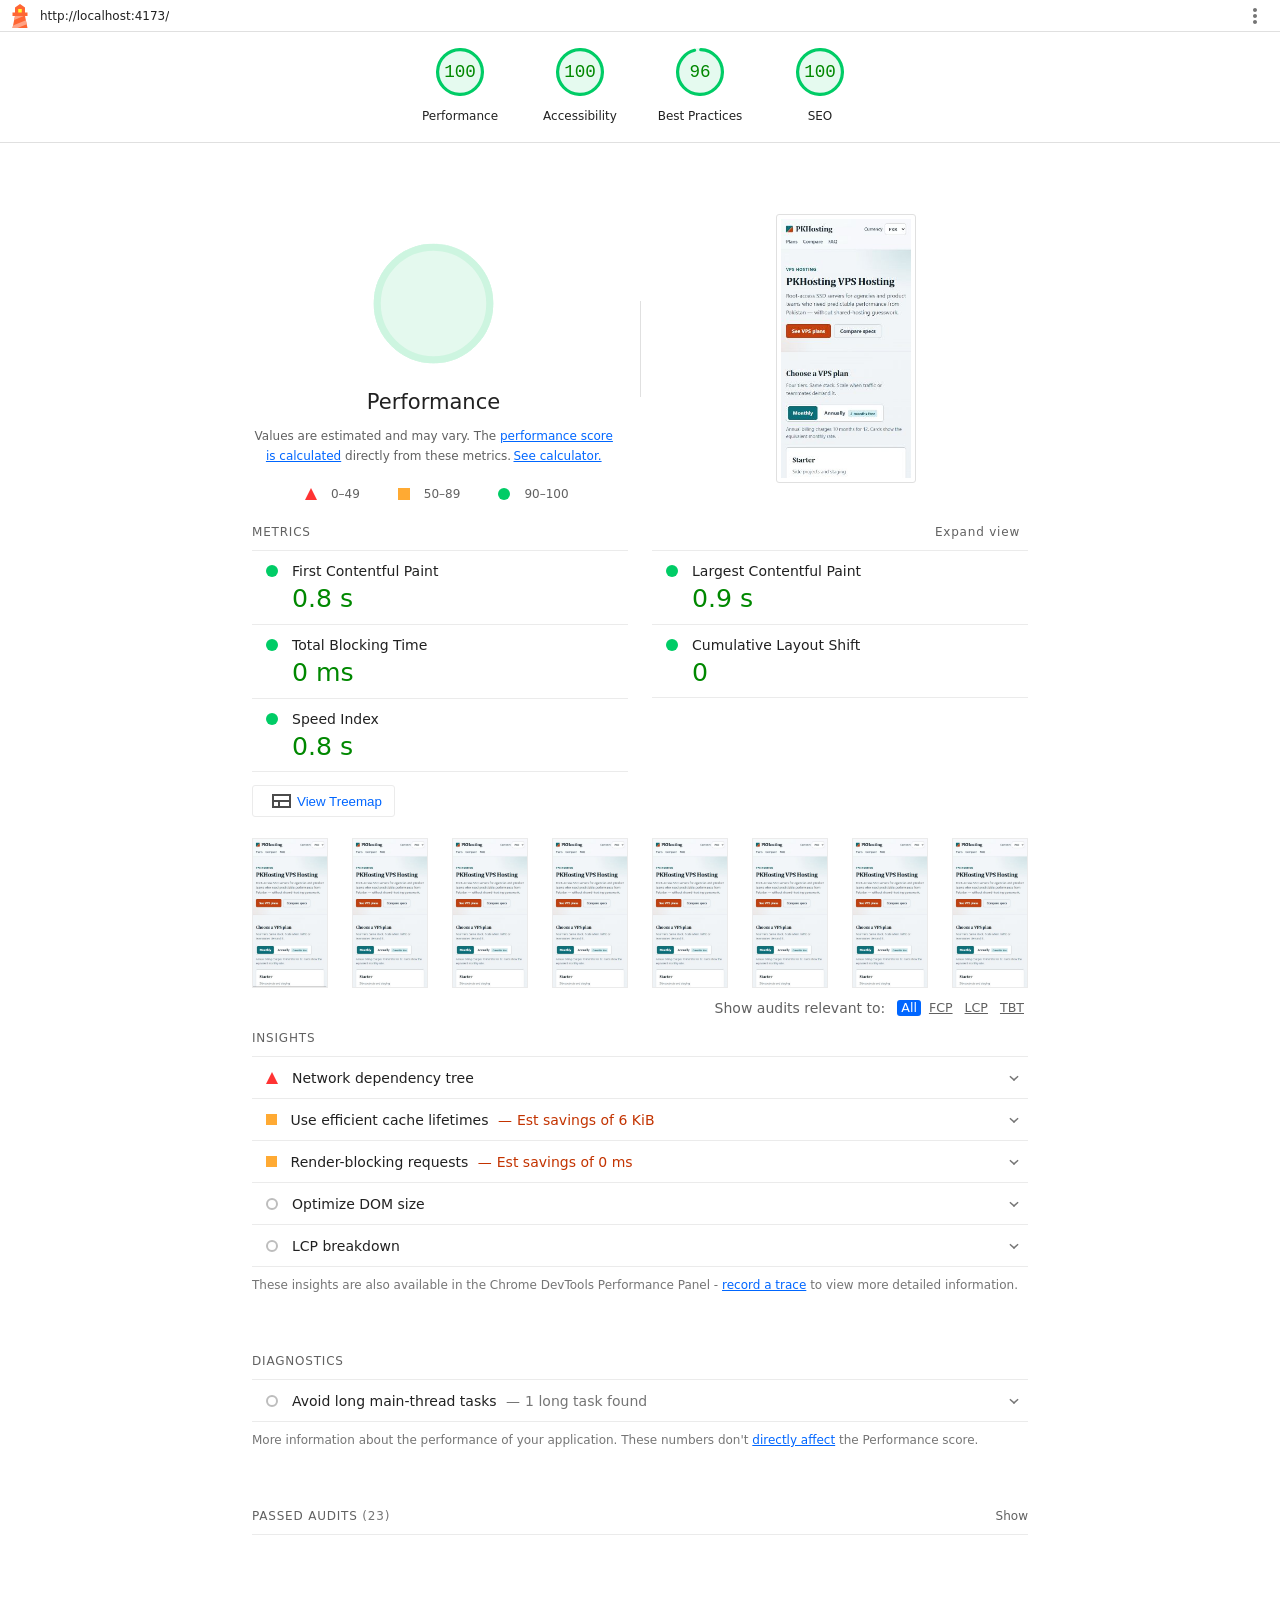
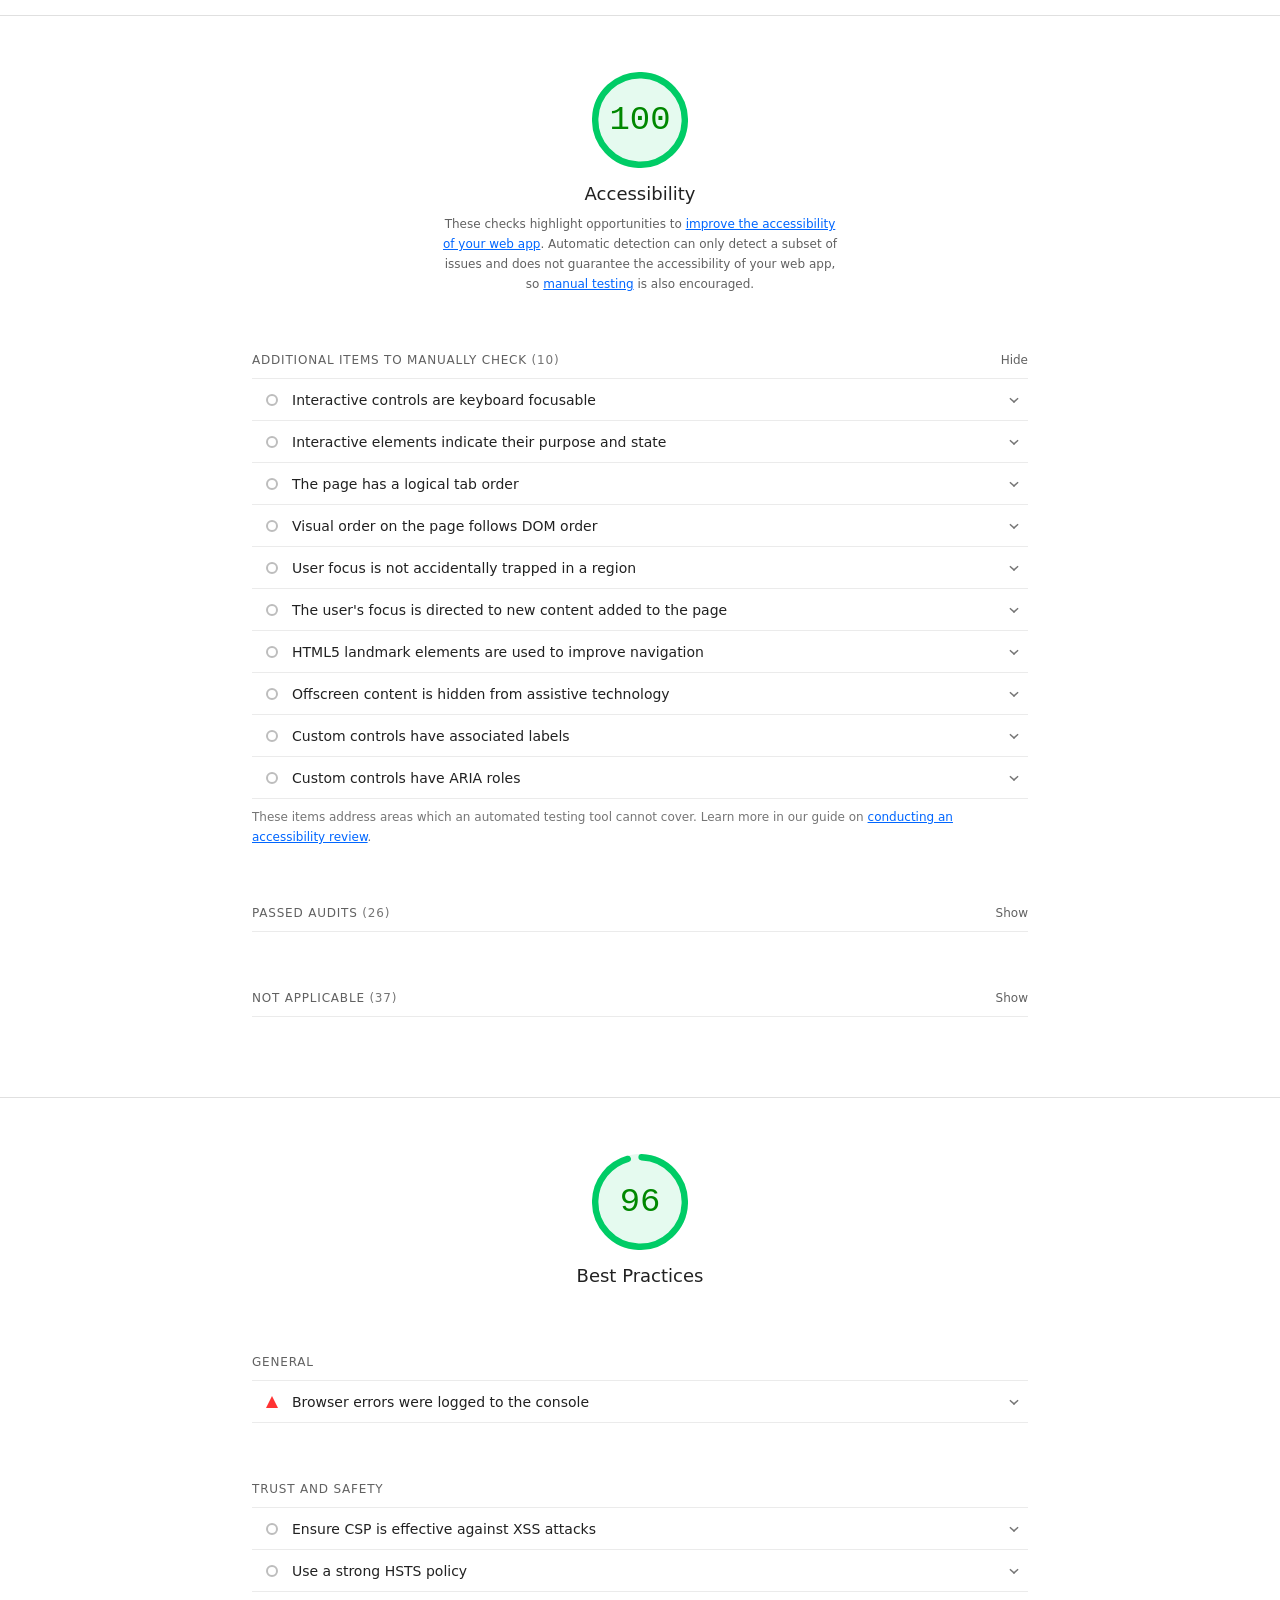
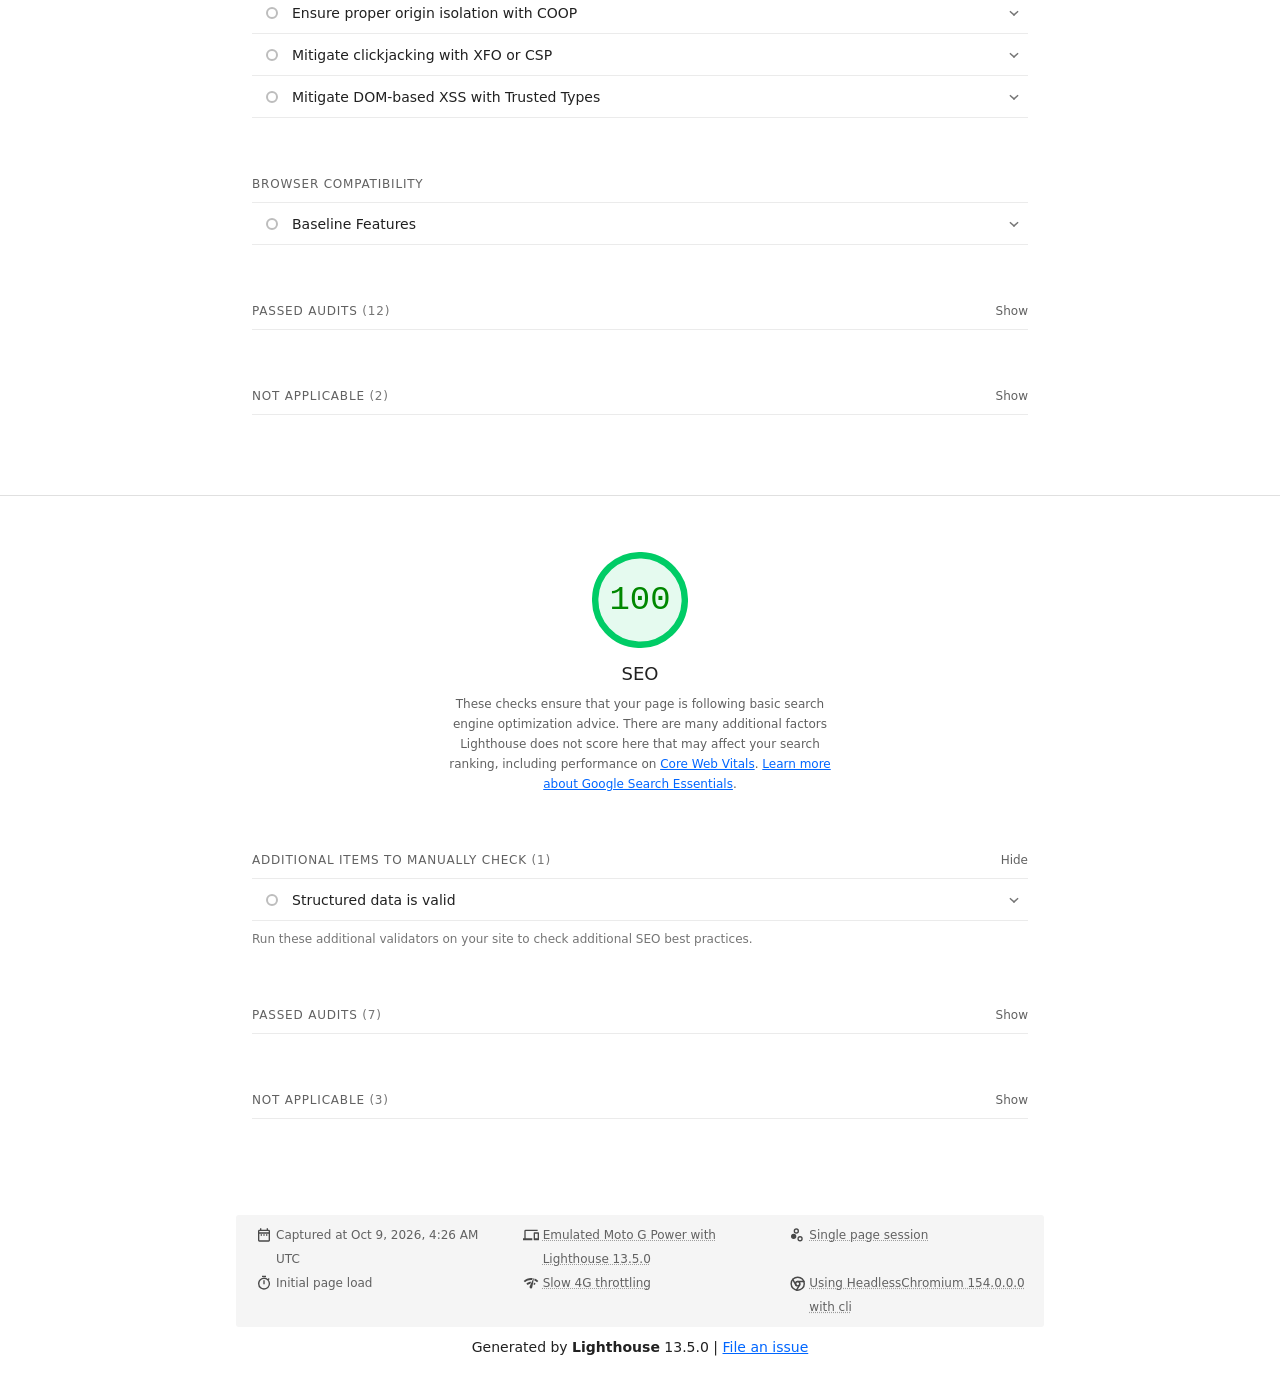
==== lighthouse/report.html @ 2c4643fb "Add viewport screenshots and a committed Lighthouse run. Includes 360, 768 and 1440 captures plus HT" ====
<!--
@license
Copyright 2018 Google LLC
SPDX-License-Identifier: Apache-2.0
-->
<!doctype html>
<html lang="en">
<head>
  <meta charset="utf-8">
  <meta name="viewport" content="width=device-width, initial-scale=1, minimum-scale=1">
  <link rel="icon" href='data:image/svg+xml;utf8,<svg fill="none" xmlns="http://www.w3.org/2000/svg" viewBox="0 0 48 48"><path d="m14 7 10-7 10 7v10h5v7h-5l5 24H9l5-24H9v-7h5V7Z" fill="%23F63"/><path d="M31.561 24H14l-1.689 8.105L31.561 24ZM18.983 48H9l1.022-4.907L35.723 32.27l1.663 7.98L18.983 48Z" fill="%23FFA385"/><path fill="%23FF3" d="M20.5 10h7v7h-7z"/></svg>'>
  <title>Lighthouse Report</title>
  <style>body {margin: 0}</style>
</head>
<body>
  <noscript>Lighthouse report requires JavaScript. Please enable.</noscript>

  <div id="lh-log"></div>

  <script>window.__LIGHTHOUSE_JSON__ = {"lighthouseVersion":"13.5.0","requestedUrl":"http://localhost:4173/","mainDocumentUrl":"http://localhost:4173/","finalDisplayedUrl":"http://localhost:4173/","finalUrl":"http://localhost:4173/","fetchTime":"2026-10-09T04:26:24.821Z","gatherMode":"navigation","runWarnings":[],"userAgent":"Mozilla/5.0 (Windows NT 10.0; Win64; x64) AppleWebKit/537.36 (KHTML, like Gecko) HeadlessChrome/154.0.0.0 Safari/537.36","environment":{"networkUserAgent":"Mozilla/5.0 (Linux; Android 11; moto g power (2022)) AppleWebKit/537.36 (KHTML, like Gecko) Chrome/154.0.0.0 Mobile Safari/537.36","hostUserAgent":"Mozilla/5.0 (Windows NT 10.0; Win64; x64) AppleWebKit/537.36 (KHTML, like Gecko) HeadlessChrome/154.0.0.0 Safari/537.36","benchmarkIndex":1842,"credits":{"axe-core":"4.14.0"}},"audits":{"is-on-https":{"id":"is-on-https","title":"Uses HTTPS","description":"All sites should be protected with HTTPS, even ones that don't handle sensitive data. This includes avoiding [mixed content](https://developers.google.com/web/fundamentals/security/prevent-mixed-content/what-is-mixed-content), where some resources are loaded over HTTP despite the initial request being served over HTTPS. HTTPS prevents intruders from tampering with or passively listening in on the communications between your app and your users, and is a prerequisite for HTTP/2 and many new web platform APIs. [Learn more about HTTPS](https://developer.chrome.com/docs/lighthouse/pwa/is-on-https/).","score":1,"scoreDisplayMode":"binary","details":{"type":"table","headings":[{"key":"url","valueType":"url","label":"Insecure URL"},{"key":"resolution","valueType":"text","label":"Request Resolution"}],"items":[]}},"redirects-http":{"id":"redirects-http","title":"Redirects HTTP traffic to HTTPS","description":"Make sure that you redirect all HTTP traffic to HTTPS in order to enable secure web features for all your users. [Learn more](https://developer.chrome.com/docs/lighthouse/pwa/redirects-http/).","score":null,"scoreDisplayMode":"notApplicable"},"first-contentful-paint":{"id":"first-contentful-paint","title":"First Contentful Paint","description":"First Contentful Paint marks the time at which the first text or image is painted. [Learn more about the First Contentful Paint metric](https://developer.chrome.com/docs/lighthouse/performance/first-contentful-paint/).","score":1,"scoreDisplayMode":"numeric","numericValue":759.0328999999999,"numericUnit":"millisecond","displayValue":"0.8 s","scoringOptions":{"p10":1800,"median":3000}},"largest-contentful-paint":{"id":"largest-contentful-paint","title":"Largest Contentful Paint","description":"Largest Contentful Paint marks the time at which the largest text or image is painted. [Learn more about the Largest Contentful Paint metric](https://developer.chrome.com/docs/lighthouse/performance/lighthouse-largest-contentful-paint/)","score":1,"scoreDisplayMode":"numeric","numericValue":909.0328999999999,"numericUnit":"millisecond","displayValue":"0.9 s","scoringOptions":{"p10":2500,"median":4000}},"speed-index":{"id":"speed-index","title":"Speed Index","description":"Speed Index shows how quickly the contents of a page are visibly populated. [Learn more about the Speed Index metric](https://developer.chrome.com/docs/lighthouse/performance/speed-index/).","score":1,"scoreDisplayMode":"numeric","numericValue":759.0328999999999,"numericUnit":"millisecond","displayValue":"0.8 s","scoringOptions":{"p10":3387,"median":5800}},"screenshot-thumbnails":{"id":"screenshot-thumbnails","title":"Screenshot Thumbnails","description":"This is what the load of your site looked like.","score":1,"scoreDisplayMode":"informative","details":{"type":"filmstrip","scale":3000,"items":[{"timing":375,"timestamp":597185584382,"data":"[data-uri]"},{"timing":750,"timestamp":597185959382,"data":"[data-uri]"},{"timing":1125,"timestamp":597186334382,"data":"[data-uri]"},{"timing":1500,"timestamp":597186709382,"data":"[data-uri]"},{"timing":1875,"timestamp":597187084382,"data":"[data-uri]"},{"timing":2250,"timestamp":597187459382,"data":"[data-uri]"},{"timing":2625,"timestamp":597187834382,"data":"[data-uri]"},{"timing":3000,"timestamp":597188209382,"data":"[data-uri]"}]}},"final-screenshot":{"id":"final-screenshot","title":"Final Screenshot","description":"The last screenshot captured of the pageload.","score":1,"scoreDisplayMode":"informative","details":{"type":"screenshot","timing":740,"timestamp":597185949704,"data":"[data-uri]"}},"total-blocking-time":{"id":"total-blocking-time","title":"Total Blocking Time","description":"Sum of all time periods between FCP and Time to Interactive, when task length exceeded 50ms, expressed in milliseconds. [Learn more about the Total Blocking Time metric](https://developer.chrome.com/docs/lighthouse/performance/lighthouse-total-blocking-time/).","score":1,"scoreDisplayMode":"numeric","numericValue":0,"numericUnit":"millisecond","displayValue":"0 ms","scoringOptions":{"p10":200,"median":600}},"max-potential-fid":{"id":"max-potential-fid","title":"Max Potential First Input Delay","description":"The maximum potential First Input Delay that your users could experience is the duration of the longest task. [Learn more about the Maximum Potential First Input Delay metric](https://developer.chrome.com/docs/lighthouse/performance/lighthouse-max-potential-fid/).","score":1,"scoreDisplayMode":"numeric","numericValue":16,"numericUnit":"millisecond","displayValue":"20 ms"},"cumulative-layout-shift":{"id":"cumulative-layout-shift","title":"Cumulative Layout Shift","description":"Cumulative Layout Shift measures the movement of visible elements within the viewport. [Learn more about the Cumulative Layout Shift metric](https://web.dev/articles/cls).","score":1,"scoreDisplayMode":"numeric","numericValue":0,"numericUnit":"unitless","displayValue":"0","scoringOptions":{"p10":0.1,"median":0.25},"details":{"type":"debugdata","items":[{"cumulativeLayoutShiftMainFrame":0,"newEngineResult":{"cumulativeLayoutShift":0,"cumulativeLayoutShiftMainFrame":0},"newEngineResultDiffered":false}]}},"errors-in-console":{"id":"errors-in-console","title":"Browser errors were logged to the console","description":"Errors logged to the console indicate unresolved problems. They can come from network request failures and other browser concerns. [Learn more about this errors in console diagnostic audit](https://developer.chrome.com/docs/lighthouse/best-practices/errors-in-console/)","score":0,"scoreDisplayMode":"binary","details":{"type":"table","headings":[{"key":"sourceLocation","valueType":"source-location","label":"Source"},{"key":"description","valueType":"code","label":"Description"}],"items":[{"source":"network","description":"Failed to load resource: the server responded with a status of 404 (Not Found)","sourceLocation":{"type":"source-location","url":"http://localhost:4173/favicon.ico","urlProvider":"network","line":0,"column":0}}]}},"server-response-time":{"id":"server-response-time","title":"Initial server response time was short","description":"Keep the server response time for the main document short because all other requests depend on it. [Learn more about the Time to First Byte metric](https://developer.chrome.com/docs/lighthouse/performance/time-to-first-byte/).","score":1,"scoreDisplayMode":"metricSavings","numericValue":5,"numericUnit":"millisecond","displayValue":"Root document took 10 ms","metricSavings":{"FCP":0,"LCP":0},"details":{"type":"opportunity","headings":[{"key":"url","valueType":"url","label":"URL"},{"key":"responseTime","valueType":"timespanMs","label":"Time Spent"}],"items":[{"url":"http://localhost:4173/","responseTime":5}],"overallSavingsMs":0},"guidanceLevel":1},"interactive":{"id":"interactive","title":"Time to Interactive","description":"Time to Interactive is the amount of time it takes for the page to become fully interactive. [Learn more about the Time to Interactive metric](https://developer.chrome.com/docs/lighthouse/performance/interactive/).","score":1,"scoreDisplayMode":"numeric","numericValue":909.0328999999999,"numericUnit":"millisecond","displayValue":"0.9 s"},"user-timings":{"id":"user-timings","title":"User Timing marks and measures","description":"Consider instrumenting your app with the User Timing API to measure your app's real-world performance during key user experiences. [Learn more about User Timing marks](https://developer.chrome.com/docs/lighthouse/performance/user-timings/).","score":null,"scoreDisplayMode":"notApplicable","details":{"type":"table","headings":[{"key":"name","valueType":"text","label":"Name"},{"key":"timingType","valueType":"text","label":"Type"},{"key":"startTime","valueType":"ms","granularity":0.01,"label":"Start Time"},{"key":"duration","valueType":"ms","granularity":0.01,"label":"Duration"}],"items":[]},"guidanceLevel":2},"redirects":{"id":"redirects","title":"Avoid multiple page redirects","description":"Redirects introduce additional delays before the page can be loaded. [Learn how to avoid page redirects](https://developer.chrome.com/docs/lighthouse/performance/redirects/).","score":1,"scoreDisplayMode":"metricSavings","numericValue":0,"numericUnit":"millisecond","displayValue":"","metricSavings":{"LCP":0,"FCP":0},"details":{"type":"opportunity","headings":[],"items":[],"overallSavingsMs":0},"guidanceLevel":2},"image-aspect-ratio":{"id":"image-aspect-ratio","title":"Displays images with correct aspect ratio","description":"Image display dimensions should match natural aspect ratio. [Learn more about image aspect ratio](https://developer.chrome.com/docs/lighthouse/best-practices/image-aspect-ratio/).","score":1,"scoreDisplayMode":"binary","details":{"type":"table","headings":[{"key":"node","valueType":"node","label":""},{"key":"url","valueType":"url","label":"URL"},{"key":"displayedAspectRatio","valueType":"text","label":"Aspect Ratio (Displayed)"},{"key":"actualAspectRatio","valueType":"text","label":"Aspect Ratio (Actual)"}],"items":[]}},"image-size-responsive":{"id":"image-size-responsive","title":"Serves images with appropriate resolution","description":"Image natural dimensions should be proportional to the display size and the pixel ratio to maximize image clarity. [Learn how to provide responsive images](https://web.dev/articles/serve-responsive-images).","score":1,"scoreDisplayMode":"binary","details":{"type":"table","headings":[{"key":"node","valueType":"node","label":""},{"key":"url","valueType":"url","label":"URL"},{"key":"displayedSize","valueType":"text","label":"Displayed size"},{"key":"actualSize","valueType":"text","label":"Actual size"},{"key":"expectedSize","valueType":"text","label":"Expected size"}],"items":[]}},"deprecations":{"id":"deprecations","title":"Avoids deprecated APIs","description":"Deprecated APIs will eventually be removed from the browser. [Learn more about deprecated APIs](https://developer.chrome.com/docs/lighthouse/best-practices/deprecations/).","score":1,"scoreDisplayMode":"binary","details":{"type":"table","headings":[{"key":"value","valueType":"text","label":"Deprecation / Warning"},{"key":"source","valueType":"source-location","label":"Source"}],"items":[]}},"third-party-cookies":{"id":"third-party-cookies","title":"Avoids third-party cookies","description":"Third-party cookies may be blocked in some contexts. [Learn more about preparing for third-party cookie restrictions](https://privacysandbox.google.com/cookies/prepare/overview).","score":1,"scoreDisplayMode":"binary","details":{"type":"table","headings":[{"key":"name","valueType":"text","label":"Name"},{"key":"url","valueType":"url","label":"URL"}],"items":[]}},"mainthread-work-breakdown":{"id":"mainthread-work-breakdown","title":"Minimizes main-thread work","description":"Consider reducing the time spent parsing, compiling and executing JS. You may find delivering smaller JS payloads helps with this. [Learn how to minimize main-thread work](https://developer.chrome.com/docs/lighthouse/performance/mainthread-work-breakdown/)","score":1,"scoreDisplayMode":"metricSavings","numericValue":441.85999999999996,"numericUnit":"millisecond","displayValue":"0.4 s","metricSavings":{"TBT":0},"details":{"type":"table","headings":[{"key":"groupLabel","valueType":"text","label":"Category"},{"key":"duration","valueType":"ms","granularity":1,"label":"Time Spent"}],"items":[{"group":"styleLayout","groupLabel":"Style & Layout","duration":263.18},{"group":"other","groupLabel":"Other","duration":97.99599999999997},{"group":"scriptEvaluation","groupLabel":"Script Evaluation","duration":44.848},{"group":"paintCompositeRender","groupLabel":"Rendering","duration":21.592000000000006},{"group":"parseHTML","groupLabel":"Parse HTML & CSS","duration":11.472},{"group":"scriptParseCompile","groupLabel":"Script Parsing & Compilation","duration":2.7720000000000002}],"sortedBy":["duration"]},"guidanceLevel":1},"bootup-time":{"id":"bootup-time","title":"JavaScript execution time","description":"Consider reducing the time spent parsing, compiling, and executing JS. You may find delivering smaller JS payloads helps with this. [Learn how to reduce Javascript execution time](https://developer.chrome.com/docs/lighthouse/performance/bootup-time/).","score":1,"scoreDisplayMode":"metricSavings","numericValue":14.695999999999998,"numericUnit":"millisecond","displayValue":"0.0 s","metricSavings":{"TBT":0},"details":{"type":"table","headings":[{"key":"url","valueType":"url","label":"URL"},{"key":"total","granularity":1,"valueType":"ms","label":"Total CPU Time"},{"key":"scripting","granularity":1,"valueType":"ms","label":"Script Evaluation"},{"key":"scriptParseCompile","granularity":1,"valueType":"ms","label":"Script Parse"}],"items":[{"url":"http://localhost:4173/","total":314.42,"scripting":5.883999999999999,"scriptParseCompile":0.812},{"url":"Unattributable","total":83.11200000000001,"scripting":7.999999999999999,"scriptParseCompile":0}],"summary":{"wastedMs":14.695999999999998},"sortedBy":["total"]},"guidanceLevel":1},"diagnostics":{"id":"diagnostics","title":"Diagnostics","description":"Collection of useful page vitals.","score":1,"scoreDisplayMode":"informative","details":{"type":"debugdata","items":[{"numRequests":4,"numScripts":1,"numStylesheets":1,"numFonts":0,"numTasks":168,"numTasksOver10ms":1,"numTasksOver25ms":1,"numTasksOver50ms":1,"numTasksOver100ms":0,"numTasksOver500ms":0,"rtt":0.10454999999999999,"throughput":37615346.6177678,"maxRtt":0.10454999999999999,"maxServerLatency":4.516450000000001,"totalByteWeight":10004,"totalTaskTime":110.46500000000005,"mainDocumentTransferSize":3265}]}},"network-requests":{"id":"network-requests","title":"Network Requests","description":"Lists the network requests that were made during page load.","score":1,"scoreDisplayMode":"informative","details":{"type":"table","headings":[{"key":"url","valueType":"url","label":"URL"},{"key":"protocol","valueType":"text","label":"Protocol"},{"key":"networkRequestTime","valueType":"ms","granularity":1,"label":"Network Request Time"},{"key":"networkEndTime","valueType":"ms","granularity":1,"label":"Network End Time"},{"key":"transferSize","valueType":"bytes","displayUnit":"kb","granularity":1,"label":"Transfer Size"},{"key":"resourceSize","valueType":"bytes","displayUnit":"kb","granularity":1,"label":"Resource Size"},{"key":"statusCode","valueType":"text","label":"Status Code"},{"key":"mimeType","valueType":"text","label":"MIME Type"},{"key":"resourceType","valueType":"text","label":"Resource Type"}],"items":[{"url":"http://localhost:4173/","sessionTargetType":"page","protocol":"http/1.1","cache":"none","rendererStartTime":0,"networkRequestTime":0.8789999485015869,"networkEndTime":7.729999899864197,"finished":true,"transferSize":3265,"resourceSize":12297,"statusCode":200,"mimeType":"text/html","resourceType":"Document","priority":"VeryHigh","experimentalFromMainFrame":true,"entity":"localhost"},{"url":"http://localhost:4173/css/styles.css","sessionTargetType":"page","protocol":"http/1.1","cache":"none","rendererStartTime":14.921000003814697,"networkRequestTime":24.97099995613098,"networkEndTime":31.80299985408783,"finished":true,"transferSize":3948,"resourceSize":13540,"statusCode":200,"mimeType":"text/css","resourceType":"Stylesheet","priority":"VeryHigh","experimentalFromMainFrame":true,"entity":"localhost"},{"url":"http://localhost:4173/js/pricing.js","sessionTargetType":"page","protocol":"http/1.1","cache":"none","rendererStartTime":15.225000023841858,"networkRequestTime":25.53499984741211,"networkEndTime":32.47099995613098,"finished":true,"transferSize":1857,"resourceSize":5355,"statusCode":200,"mimeType":"application/javascript","resourceType":"Script","priority":"Low","experimentalFromMainFrame":true,"entity":"localhost"},{"url":"http://localhost:4173/favicon.ico","sessionTargetType":"page","protocol":"http/1.1","cache":"none","rendererStartTime":116.91100001335144,"networkRequestTime":117.30499994754791,"networkEndTime":121.08699989318848,"finished":true,"transferSize":934,"resourceSize":1641,"statusCode":404,"mimeType":"text/html","resourceType":"Other","priority":"High","experimentalFromMainFrame":true,"entity":"localhost"}],"debugData":{"type":"debugdata","networkStartTimeTs":597185210180.0001,"initiators":[{"type":"parser","url":"http://localhost:4173/","lineNumber":7,"columnNumber":47},{"type":"parser","url":"http://localhost:4173/","lineNumber":310,"columnNumber":36}]}}},"network-rtt":{"id":"network-rtt","title":"Network Round Trip Times","description":"Network round trip times (RTT) have a large impact on performance. If the RTT to an origin is high, it's an indication that servers closer to the user could improve performance. [Learn more about the Round Trip Time](https://hpbn.co/primer-on-latency-and-bandwidth/).","score":1,"scoreDisplayMode":"informative","numericValue":0.10454999999999999,"numericUnit":"millisecond","displayValue":"0 ms","details":{"type":"table","headings":[{"key":"origin","valueType":"text","label":"URL"},{"key":"rtt","valueType":"ms","granularity":1,"label":"Time Spent"}],"items":[{"origin":"http://localhost:4173","rtt":0.10454999999999999}],"sortedBy":["rtt"]}},"network-server-latency":{"id":"network-server-latency","title":"Server Backend Latencies","description":"Server latencies can impact web performance. If the server latency of an origin is high, it's an indication the server is overloaded or has poor backend performance. [Learn more about server response time](https://hpbn.co/primer-on-web-performance/#analyzing-the-resource-waterfall).","score":1,"scoreDisplayMode":"informative","numericValue":4.516450000000001,"numericUnit":"millisecond","displayValue":"0 ms","details":{"type":"table","headings":[{"key":"origin","valueType":"text","label":"URL"},{"key":"serverResponseTime","valueType":"ms","granularity":1,"label":"Time Spent"}],"items":[{"origin":"http://localhost:4173","serverResponseTime":4.516450000000001}],"sortedBy":["serverResponseTime"]}},"main-thread-tasks":{"id":"main-thread-tasks","title":"Tasks","description":"Lists the toplevel main thread tasks that executed during page load.","score":1,"scoreDisplayMode":"informative","details":{"type":"table","headings":[{"key":"startTime","valueType":"ms","granularity":1,"label":"Start Time"},{"key":"duration","valueType":"ms","granularity":1,"label":"End Time"}],"items":[{"duration":6.127,"startTime":10.211},{"duration":70.955,"startTime":34.688},{"duration":9.154,"startTime":105.952}]}},"metrics":{"id":"metrics","title":"Metrics","description":"Collects all available metrics.","score":1,"scoreDisplayMode":"informative","numericValue":909,"numericUnit":"millisecond","details":{"type":"debugdata","items":[{"firstContentfulPaint":759,"largestContentfulPaint":909,"interactive":909,"speedIndex":759,"totalBlockingTime":0,"maxPotentialFID":16,"cumulativeLayoutShift":0,"cumulativeLayoutShiftMainFrame":0,"timeToFirstByte":455,"observedTimeOrigin":0,"observedTimeOriginTs":597185209382,"observedNavigationStart":0,"observedNavigationStartTs":597185209382,"observedFirstPaint":256,"observedFirstPaintTs":597185465587,"observedFirstContentfulPaint":256,"observedFirstContentfulPaintTs":597185465587,"observedFirstContentfulPaintAllFrames":256,"observedFirstContentfulPaintAllFramesTs":597185465587,"observedLargestContentfulPaint":256,"observedLargestContentfulPaintTs":597185465587,"observedLargestContentfulPaintAllFrames":256,"observedLargestContentfulPaintAllFramesTs":597185465587,"observedTraceEnd":2612,"observedTraceEndTs":597187821027,"observedLoad":115,"observedLoadTs":597185324171,"observedDomContentLoaded":113,"observedDomContentLoadedTs":597185322296,"observedCumulativeLayoutShift":0,"observedCumulativeLayoutShiftMainFrame":0,"observedFirstVisualChange":247,"observedFirstVisualChangeTs":597185456382,"observedLastVisualChange":723,"observedLastVisualChangeTs":597185932382,"observedSpeedIndex":253,"observedSpeedIndexTs":597185462042},{"lcpInvalidated":false}]}},"resource-summary":{"id":"resource-summary","title":"Resources Summary","description":"Aggregates all network requests and groups them by type","score":1,"scoreDisplayMode":"informative","details":{"type":"table","headings":[{"key":"label","valueType":"text","label":"Resource Type"},{"key":"requestCount","valueType":"numeric","label":"Requests"},{"key":"transferSize","valueType":"bytes","label":"Transfer Size"}],"items":[{"resourceType":"total","label":"Total","requestCount":3,"transferSize":9070},{"resourceType":"stylesheet","label":"Stylesheet","requestCount":1,"transferSize":3948},{"resourceType":"document","label":"Document","requestCount":1,"transferSize":3265},{"resourceType":"script","label":"Script","requestCount":1,"transferSize":1857},{"resourceType":"image","label":"Image","requestCount":0,"transferSize":0},{"resourceType":"media","label":"Media","requestCount":0,"transferSize":0},{"resourceType":"font","label":"Font","requestCount":0,"transferSize":0},{"resourceType":"other","label":"Other","requestCount":0,"transferSize":0},{"resourceType":"third-party","label":"Third-party","requestCount":0,"transferSize":0}]}},"layout-shifts":{"id":"layout-shifts","title":"Avoid large layout shifts","description":"These are the largest layout shifts observed on the page. Each table item represents a single layout shift, and shows the element that shifted the most. Below each item are possible root causes that led to the layout shift. Some of these layout shifts may not be included in the CLS metric value due to [windowing](https://web.dev/articles/cls#what_is_cls). [Learn how to improve CLS](https://web.dev/articles/optimize-cls)","score":null,"scoreDisplayMode":"notApplicable","metricSavings":{"CLS":0},"details":{"type":"table","headings":[{"key":"node","valueType":"node","subItemsHeading":{"key":"extra"},"label":"Element"},{"key":"score","valueType":"numeric","subItemsHeading":{"key":"cause","valueType":"text"},"granularity":0.001,"label":"Layout shift score"}],"items":[]},"guidanceLevel":2},"long-tasks":{"id":"long-tasks","title":"Avoid long main-thread tasks","description":"Lists the longest tasks on the main thread, useful for identifying worst contributors to input delay. [Learn how to avoid long main-thread tasks](https://web.dev/articles/optimize-long-tasks)","score":1,"scoreDisplayMode":"informative","displayValue":"1 long task found","metricSavings":{"TBT":0},"details":{"type":"table","headings":[{"key":"url","valueType":"url","label":"URL"},{"key":"startTime","valueType":"ms","granularity":1,"label":"Start Time"},{"key":"duration","valueType":"ms","granularity":1,"label":"Duration"}],"items":[{"url":"http://localhost:4173/","duration":142,"startTime":615.51645}],"sortedBy":["duration"],"skipSumming":["startTime"],"debugData":{"type":"debugdata","urls":["http://localhost:4173/"],"tasks":[{"urlIndex":0,"startTime":615.5,"duration":142,"other":142,"paintCompositeRender":0,"scriptEvaluation":0,"styleLayout":0}]}},"guidanceLevel":1},"non-composited-animations":{"id":"non-composited-animations","title":"Avoid non-composited animations","description":"Animations which are not composited can be janky and increase CLS. [Learn how to avoid non-composited animations](https://developer.chrome.com/docs/lighthouse/performance/non-composited-animations/)","score":null,"scoreDisplayMode":"notApplicable","metricSavings":{"CLS":0},"details":{"type":"table","headings":[{"key":"node","valueType":"node","subItemsHeading":{"key":"failureReason","valueType":"text"},"label":"Element"}],"items":[]},"guidanceLevel":2},"unsized-images":{"id":"unsized-images","title":"Image elements have explicit `width` and `height`","description":"Set an explicit width and height on image elements to reduce layout shifts and improve CLS. [Learn how to set image dimensions](https://web.dev/articles/optimize-cls#images_without_dimensions)","score":1,"scoreDisplayMode":"metricSavings","metricSavings":{"CLS":0},"details":{"type":"table","headings":[{"key":"node","valueType":"node","label":""},{"key":"url","valueType":"url","label":"URL"}],"items":[]},"guidanceLevel":4},"valid-source-maps":{"id":"valid-source-maps","title":"Page has valid source maps","description":"Source maps translate minified code to the original source code. This helps developers debug in production. In addition, Lighthouse is able to provide further insights. Consider deploying source maps to take advantage of these benefits. [Learn more about source maps](https://developer.chrome.com/docs/devtools/javascript/source-maps/).","score":1,"scoreDisplayMode":"binary","details":{"type":"table","headings":[{"key":"scriptUrl","valueType":"url","subItemsHeading":{"key":"error"},"label":"URL"},{"key":"sourceMapUrl","valueType":"url","label":"Map URL"}],"items":[]}},"csp-xss":{"id":"csp-xss","title":"Ensure CSP is effective against XSS attacks","description":"A strong Content Security Policy (CSP) significantly reduces the risk of cross-site scripting (XSS) attacks. [Learn how to use a CSP to prevent XSS](https://developer.chrome.com/docs/lighthouse/best-practices/csp-xss/)","score":1,"scoreDisplayMode":"informative","details":{"type":"table","headings":[{"key":"description","valueType":"text","subItemsHeading":{"key":"description"},"label":"Description"},{"key":"directive","valueType":"code","subItemsHeading":{"key":"directive"},"label":"Directive"},{"key":"severity","valueType":"text","subItemsHeading":{"key":"severity"},"label":"Severity"}],"items":[{"severity":"High","description":"No CSP found in enforcement mode"}]}},"has-hsts":{"id":"has-hsts","title":"Use a strong HSTS policy","description":"Deployment of the HSTS header significantly reduces the risk of downgrading HTTP connections and eavesdropping attacks. A rollout in stages, starting with a low max-age is recommended. [Learn more about using a strong HSTS policy.](https://developer.chrome.com/docs/lighthouse/best-practices/has-hsts)","score":1,"scoreDisplayMode":"informative","details":{"type":"table","headings":[{"key":"description","valueType":"text","subItemsHeading":{"key":"description"},"label":"Description"},{"key":"directive","valueType":"code","subItemsHeading":{"key":"directive"},"label":"Directive"},{"key":"severity","valueType":"text","subItemsHeading":{"key":"severity"},"label":"Severity"}],"items":[{"severity":"High","description":"No HSTS header found"}]}},"origin-isolation":{"id":"origin-isolation","title":"Ensure proper origin isolation with COOP","description":"The Cross-Origin-Opener-Policy (COOP) can be used to isolate the top-level window from other documents such as pop-ups. [Learn more about deploying the COOP header.](https://web.dev/articles/why-coop-coep#coop)","score":1,"scoreDisplayMode":"informative","details":{"type":"table","headings":[{"key":"description","valueType":"text","subItemsHeading":{"key":"description"},"label":"Description"},{"key":"directive","valueType":"code","subItemsHeading":{"key":"directive"},"label":"Directive"},{"key":"severity","valueType":"text","subItemsHeading":{"key":"severity"},"label":"Severity"}],"items":[{"description":"No COOP header found","severity":"High"}]}},"clickjacking-mitigation":{"id":"clickjacking-mitigation","title":"Mitigate clickjacking with XFO or CSP","description":"The `X-Frame-Options` (XFO) header or the `frame-ancestors` directive in the `Content-Security-Policy` (CSP) header control where a page can be embedded. These can mitigate clickjacking attacks by blocking some or all sites from embedding the page. [Learn more about mitigating clickjacking](https://developer.chrome.com/docs/lighthouse/best-practices/clickjacking-mitigation).","score":1,"scoreDisplayMode":"informative","details":{"type":"table","headings":[{"key":"description","valueType":"text","subItemsHeading":{"key":"description"},"label":"Description"},{"key":"severity","valueType":"text","subItemsHeading":{"key":"severity"},"label":"Severity"}],"items":[{"severity":"High","description":"No frame control policy found"}]}},"trusted-types-xss":{"id":"trusted-types-xss","title":"Mitigate DOM-based XSS with Trusted Types","description":"The `require-trusted-types-for` directive in the `Content-Security-Policy` (CSP) header instructs user agents to control the data passed to DOM XSS sink functions. [Learn more about mitigating DOM-based XSS with Trusted Types](https://developer.chrome.com/docs/lighthouse/best-practices/trusted-types-xss).","score":1,"scoreDisplayMode":"informative","details":{"type":"table","headings":[{"key":"description","valueType":"text","subItemsHeading":{"key":"description"},"label":"Description"},{"key":"severity","valueType":"text","subItemsHeading":{"key":"severity"},"label":"Severity"}],"items":[{"severity":"High","description":"No `Content-Security-Policy` header with Trusted Types directive found"}]}},"script-treemap-data":{"id":"script-treemap-data","title":"Script Treemap Data","description":"Used for treemap app","score":1,"scoreDisplayMode":"informative","details":{"type":"treemap-data","nodes":[{"name":"http://localhost:4173/js/pricing.js","resourceBytes":5352,"encodedBytes":1504,"unusedBytes":981}]}},"accesskeys":{"id":"accesskeys","title":"`[accesskey]` values are unique","description":"Access keys let users quickly focus a part of the page. For proper navigation, each access key must be unique. [Learn more about access keys](https://dequeuniversity.com/rules/axe/4.13/accesskeys).","score":null,"scoreDisplayMode":"notApplicable"},"aria-allowed-attr":{"id":"aria-allowed-attr","title":"`[aria-*]` attributes match their roles","description":"Each ARIA `role` supports a specific subset of `aria-*` attributes. Mismatching these invalidates the `aria-*` attributes. [Learn how to match ARIA attributes to their roles](https://dequeuniversity.com/rules/axe/4.13/aria-allowed-attr).","score":1,"scoreDisplayMode":"binary","details":{"type":"table","headings":[{"key":"node","valueType":"node","subItemsHeading":{"key":"relatedNode","valueType":"node"},"label":"Failing Elements"}],"items":[]}},"aria-allowed-role":{"id":"aria-allowed-role","title":"Uses ARIA roles only on compatible elements","description":"Many HTML elements can only be assigned certain ARIA roles. Using ARIA roles where they are not allowed can interfere with the accessibility of the web page. [Learn more about ARIA roles](https://dequeuniversity.com/rules/axe/4.13/aria-allowed-role).","score":null,"scoreDisplayMode":"notApplicable"},"aria-command-name":{"id":"aria-command-name","title":"`button`, `link`, and `menuitem` elements have accessible names","description":"When an element doesn't have an accessible name, screen readers announce it with a generic name, making it unusable for users who rely on screen readers. [Learn how to make command elements more accessible](https://dequeuniversity.com/rules/axe/4.13/aria-command-name).","score":null,"scoreDisplayMode":"notApplicable"},"aria-conditional-attr":{"id":"aria-conditional-attr","title":"ARIA attributes are used as specified for the element's role","description":"Some ARIA attributes are only allowed on an element under certain conditions. [Learn more about conditional ARIA attributes](https://dequeuniversity.com/rules/axe/4.13/aria-conditional-attr).","score":1,"scoreDisplayMode":"binary","details":{"type":"table","headings":[{"key":"node","valueType":"node","subItemsHeading":{"key":"relatedNode","valueType":"node"},"label":"Failing Elements"}],"items":[]}},"aria-deprecated-role":{"id":"aria-deprecated-role","title":"Deprecated ARIA roles were not used","description":"Deprecated ARIA roles may not be processed correctly by assistive technology. [Learn more about deprecated ARIA roles](https://dequeuniversity.com/rules/axe/4.13/aria-deprecated-role).","score":1,"scoreDisplayMode":"binary","details":{"type":"table","headings":[{"key":"node","valueType":"node","subItemsHeading":{"key":"relatedNode","valueType":"node"},"label":"Failing Elements"}],"items":[]}},"aria-dialog-name":{"id":"aria-dialog-name","title":"Elements with `role=\"dialog\"` or `role=\"alertdialog\"` have accessible names.","description":"ARIA dialog elements without accessible names may prevent screen readers users from discerning the purpose of these elements. [Learn how to make ARIA dialog elements more accessible](https://dequeuniversity.com/rules/axe/4.13/aria-dialog-name).","score":null,"scoreDisplayMode":"notApplicable"},"aria-hidden-body":{"id":"aria-hidden-body","title":"`[aria-hidden=\"true\"]` is not present on the document `\u003cbody>`","description":"Assistive technologies, like screen readers, work inconsistently when `aria-hidden=\"true\"` is set on the document `\u003cbody>`. [Learn how `aria-hidden` affects the document body](https://dequeuniversity.com/rules/axe/4.13/aria-hidden-body).","score":1,"scoreDisplayMode":"binary","details":{"type":"table","headings":[{"key":"node","valueType":"node","subItemsHeading":{"key":"relatedNode","valueType":"node"},"label":"Failing Elements"}],"items":[]}},"aria-hidden-focus":{"id":"aria-hidden-focus","title":"`[aria-hidden=\"true\"]` elements do not contain focusable descendents","description":"Focusable descendents within an `[aria-hidden=\"true\"]` element prevent those interactive elements from being available to users of assistive technologies like screen readers. [Learn how `aria-hidden` affects focusable elements](https://dequeuniversity.com/rules/axe/4.13/aria-hidden-focus).","score":1,"scoreDisplayMode":"binary","details":{"type":"table","headings":[{"key":"node","valueType":"node","subItemsHeading":{"key":"relatedNode","valueType":"node"},"label":"Failing Elements"}],"items":[]}},"aria-input-field-name":{"id":"aria-input-field-name","title":"ARIA input fields have accessible names","description":"When an input field doesn't have an accessible name, screen readers announce it with a generic name, making it unusable for users who rely on screen readers. [Learn more about input field labels](https://dequeuniversity.com/rules/axe/4.13/aria-input-field-name).","score":null,"scoreDisplayMode":"notApplicable"},"aria-meter-name":{"id":"aria-meter-name","title":"ARIA `meter` elements have accessible names","description":"When a meter element doesn't have an accessible name, screen readers announce it with a generic name, making it unusable for users who rely on screen readers. [Learn how to name `meter` elements](https://dequeuniversity.com/rules/axe/4.13/aria-meter-name).","score":null,"scoreDisplayMode":"notApplicable"},"aria-progressbar-name":{"id":"aria-progressbar-name","title":"ARIA `progressbar` elements have accessible names","description":"When a `progressbar` element doesn't have an accessible name, screen readers announce it with a generic name, making it unusable for users who rely on screen readers. [Learn how to label `progressbar` elements](https://dequeuniversity.com/rules/axe/4.13/aria-progressbar-name).","score":null,"scoreDisplayMode":"notApplicable"},"aria-prohibited-attr":{"id":"aria-prohibited-attr","title":"Elements use only permitted ARIA attributes","description":"Using ARIA attributes in roles where they are prohibited can mean that important information is not communicated to users of assistive technologies. [Learn more about prohibited ARIA roles](https://dequeuniversity.com/rules/axe/4.13/aria-prohibited-attr).","score":1,"scoreDisplayMode":"binary","details":{"type":"table","headings":[{"key":"node","valueType":"node","subItemsHeading":{"key":"relatedNode","valueType":"node"},"label":"Failing Elements"}],"items":[]}},"aria-required-attr":{"id":"aria-required-attr","title":"`[role]`s have all required `[aria-*]` attributes","description":"Some ARIA roles have required attributes that describe the state of the element to screen readers. [Learn more about roles and required attributes](https://dequeuniversity.com/rules/axe/4.13/aria-required-attr).","score":1,"scoreDisplayMode":"binary","details":{"type":"table","headings":[{"key":"node","valueType":"node","subItemsHeading":{"key":"relatedNode","valueType":"node"},"label":"Failing Elements"}],"items":[]}},"aria-required-children":{"id":"aria-required-children","title":"Elements with an ARIA `[role]` that require children to contain a specific `[role]` have all required children.","description":"Some ARIA parent roles must contain specific child roles to perform their intended accessibility functions. [Learn more about roles and required children elements](https://dequeuniversity.com/rules/axe/4.13/aria-required-children).","score":null,"scoreDisplayMode":"notApplicable"},"aria-required-parent":{"id":"aria-required-parent","title":"`[role]`s are contained by their required parent element","description":"Some ARIA child roles must be contained by specific parent roles to properly perform their intended accessibility functions. [Learn more about ARIA roles and required parent element](https://dequeuniversity.com/rules/axe/4.13/aria-required-parent).","score":null,"scoreDisplayMode":"notApplicable"},"aria-roles":{"id":"aria-roles","title":"`[role]` values are valid","description":"ARIA roles must have valid values in order to perform their intended accessibility functions. [Learn more about valid ARIA roles](https://dequeuniversity.com/rules/axe/4.13/aria-roles).","score":1,"scoreDisplayMode":"binary","details":{"type":"table","headings":[{"key":"node","valueType":"node","subItemsHeading":{"key":"relatedNode","valueType":"node"},"label":"Failing Elements"}],"items":[]}},"aria-text":{"id":"aria-text","title":"Elements with the `role=text` attribute do not have focusable descendents.","description":"Adding `role=text` around a text node split by markup enables VoiceOver to treat it as one phrase, but the element's focusable descendents will not be announced. [Learn more about the `role=text` attribute](https://dequeuniversity.com/rules/axe/4.13/aria-text).","score":null,"scoreDisplayMode":"notApplicable"},"aria-toggle-field-name":{"id":"aria-toggle-field-name","title":"ARIA toggle fields have accessible names","description":"When a toggle field doesn't have an accessible name, screen readers announce it with a generic name, making it unusable for users who rely on screen readers. [Learn more about toggle fields](https://dequeuniversity.com/rules/axe/4.13/aria-toggle-field-name).","score":null,"scoreDisplayMode":"notApplicable"},"aria-tooltip-name":{"id":"aria-tooltip-name","title":"ARIA `tooltip` elements have accessible names","description":"When a tooltip element doesn't have an accessible name, screen readers announce it with a generic name, making it unusable for users who rely on screen readers. [Learn how to name `tooltip` elements](https://dequeuniversity.com/rules/axe/4.13/aria-tooltip-name).","score":null,"scoreDisplayMode":"notApplicable"},"aria-treeitem-name":{"id":"aria-treeitem-name","title":"ARIA `treeitem` elements have accessible names","description":"When a `treeitem` element doesn't have an accessible name, screen readers announce it with a generic name, making it unusable for users who rely on screen readers. [Learn more about labeling `treeitem` elements](https://dequeuniversity.com/rules/axe/4.13/aria-treeitem-name).","score":null,"scoreDisplayMode":"notApplicable"},"aria-valid-attr-value":{"id":"aria-valid-attr-value","title":"`[aria-*]` attributes have valid values","description":"Assistive technologies, like screen readers, can't interpret ARIA attributes with invalid values. [Learn more about valid values for ARIA attributes](https://dequeuniversity.com/rules/axe/4.13/aria-valid-attr-value).","score":1,"scoreDisplayMode":"binary","details":{"type":"table","headings":[{"key":"node","valueType":"node","subItemsHeading":{"key":"relatedNode","valueType":"node"},"label":"Failing Elements"}],"items":[]}},"aria-valid-attr":{"id":"aria-valid-attr","title":"`[aria-*]` attributes are valid and not misspelled","description":"Assistive technologies, like screen readers, can't interpret ARIA attributes with invalid names. [Learn more about valid ARIA attributes](https://dequeuniversity.com/rules/axe/4.13/aria-valid-attr).","score":1,"scoreDisplayMode":"binary","details":{"type":"table","headings":[{"key":"node","valueType":"node","subItemsHeading":{"key":"relatedNode","valueType":"node"},"label":"Failing Elements"}],"items":[]}},"button-name":{"id":"button-name","title":"Buttons have an accessible name","description":"When a button doesn't have an accessible name, screen readers announce it as \"button\", making it unusable for users who rely on screen readers. [Learn how to make buttons more accessible](https://dequeuniversity.com/rules/axe/4.13/button-name).","score":1,"scoreDisplayMode":"binary","details":{"type":"table","headings":[{"key":"node","valueType":"node","subItemsHeading":{"key":"relatedNode","valueType":"node"},"label":"Failing Elements"}],"items":[]}},"bypass":{"id":"bypass","title":"The page contains a heading, skip link, or landmark region","description":"Adding ways to bypass repetitive content lets keyboard users navigate the page more efficiently. [Learn more about bypass blocks](https://dequeuniversity.com/rules/axe/4.13/bypass).","score":null,"scoreDisplayMode":"notApplicable"},"color-contrast":{"id":"color-contrast","title":"Background and foreground colors have a sufficient contrast ratio","description":"Low-contrast text is difficult or impossible for many users to read. [Learn how to provide sufficient color contrast](https://dequeuniversity.com/rules/axe/4.13/color-contrast).","score":1,"scoreDisplayMode":"binary","details":{"type":"table","headings":[{"key":"node","valueType":"node","subItemsHeading":{"key":"relatedNode","valueType":"node"},"label":"Failing Elements"}],"items":[]}},"definition-list":{"id":"definition-list","title":"`\u003cdl>`'s contain only properly-ordered `\u003cdt>` and `\u003cdd>` groups, `\u003cscript>`, `\u003ctemplate>` or `\u003cdiv>` elements.","description":"When definition lists are not properly marked up, screen readers may produce confusing or inaccurate output. [Learn how to structure definition lists correctly](https://dequeuniversity.com/rules/axe/4.13/definition-list).","score":null,"scoreDisplayMode":"notApplicable"},"dlitem":{"id":"dlitem","title":"Definition list items are wrapped in `\u003cdl>` elements","description":"Definition list items (`\u003cdt>` and `\u003cdd>`) must be wrapped in a parent `\u003cdl>` element to ensure that screen readers can properly announce them. [Learn how to structure definition lists correctly](https://dequeuniversity.com/rules/axe/4.13/dlitem).","score":null,"scoreDisplayMode":"notApplicable"},"document-title":{"id":"document-title","title":"Document has a `\u003ctitle>` element","description":"The title gives screen reader users an overview of the page, and search engine users rely on it heavily to determine if a page is relevant to their search. [Learn more about document titles](https://dequeuniversity.com/rules/axe/4.13/document-title).","score":1,"scoreDisplayMode":"binary","details":{"type":"table","headings":[{"key":"node","valueType":"node","subItemsHeading":{"key":"relatedNode","valueType":"node"},"label":"Failing Elements"}],"items":[]}},"duplicate-id-aria":{"id":"duplicate-id-aria","title":"ARIA IDs are unique","description":"The value of an ARIA ID must be unique to prevent other instances from being overlooked by assistive technologies. [Learn how to fix duplicate ARIA IDs](https://dequeuniversity.com/rules/axe/4.13/duplicate-id-aria).","score":null,"scoreDisplayMode":"notApplicable"},"empty-heading":{"id":"empty-heading","title":"All heading elements contain content.","description":"A heading with no content or inaccessible text prevent screen reader users from accessing information on the page's structure. [Learn more about headings](https://dequeuniversity.com/rules/axe/4.13/empty-heading).","score":null,"scoreDisplayMode":"notApplicable"},"form-field-multiple-labels":{"id":"form-field-multiple-labels","title":"No form fields have multiple labels","description":"Form fields with multiple labels can be confusingly announced by assistive technologies like screen readers which use either the first, the last, or all of the labels. [Learn how to use form labels](https://dequeuniversity.com/rules/axe/4.13/form-field-multiple-labels).","score":null,"scoreDisplayMode":"notApplicable"},"frame-title":{"id":"frame-title","title":"`\u003cframe>` or `\u003ciframe>` elements have a title","description":"Screen reader users rely on frame titles to describe the contents of frames. [Learn more about frame titles](https://dequeuniversity.com/rules/axe/4.13/frame-title).","score":null,"scoreDisplayMode":"notApplicable"},"heading-order":{"id":"heading-order","title":"Heading elements appear in a sequentially-descending order","description":"Properly ordered headings that do not skip levels convey the semantic structure of the page, making it easier to navigate and understand when using assistive technologies. [Learn more about heading order](https://dequeuniversity.com/rules/axe/4.13/heading-order).","score":1,"scoreDisplayMode":"binary","details":{"type":"table","headings":[{"key":"node","valueType":"node","subItemsHeading":{"key":"relatedNode","valueType":"node"},"label":"Failing Elements"}],"items":[]}},"html-has-lang":{"id":"html-has-lang","title":"`\u003chtml>` element has a `[lang]` attribute","description":"If a page doesn't specify a `lang` attribute, a screen reader assumes that the page is in the default language that the user chose when setting up the screen reader. If the page isn't actually in the default language, then the screen reader might not announce the page's text correctly. [Learn more about the `lang` attribute](https://dequeuniversity.com/rules/axe/4.13/html-has-lang).","score":1,"scoreDisplayMode":"binary","details":{"type":"table","headings":[{"key":"node","valueType":"node","subItemsHeading":{"key":"relatedNode","valueType":"node"},"label":"Failing Elements"}],"items":[]}},"html-lang-valid":{"id":"html-lang-valid","title":"`\u003chtml>` element has a valid value for its `[lang]` attribute","description":"Specifying a valid [BCP 47 language](https://www.w3.org/International/questions/qa-choosing-language-tags#question) helps screen readers announce text properly. [Learn how to use the `lang` attribute](https://dequeuniversity.com/rules/axe/4.13/html-lang-valid).","score":1,"scoreDisplayMode":"binary","details":{"type":"table","headings":[{"key":"node","valueType":"node","subItemsHeading":{"key":"relatedNode","valueType":"node"},"label":"Failing Elements"}],"items":[]}},"html-xml-lang-mismatch":{"id":"html-xml-lang-mismatch","title":"`\u003chtml>` element has an `[xml:lang]` attribute with the same base language as the `[lang]` attribute.","description":"If the webpage does not specify a consistent language, then the screen reader might not announce the page's text correctly. [Learn more about the `lang` attribute](https://dequeuniversity.com/rules/axe/4.13/html-xml-lang-mismatch).","score":null,"scoreDisplayMode":"notApplicable"},"identical-links-same-purpose":{"id":"identical-links-same-purpose","title":"Identical links have the same purpose.","description":"Links with the same destination should have the same description, to help users understand the link's purpose and decide whether to follow it. [Learn more about identical links](https://dequeuniversity.com/rules/axe/4.13/identical-links-same-purpose).","score":null,"scoreDisplayMode":"notApplicable"},"image-alt":{"id":"image-alt","title":"Image elements have `[alt]` attributes","description":"Informative elements should aim for short, descriptive alternate text. Decorative elements can be ignored with an empty alt attribute. [Learn more about the `alt` attribute](https://dequeuniversity.com/rules/axe/4.13/image-alt).","score":null,"scoreDisplayMode":"notApplicable"},"image-redundant-alt":{"id":"image-redundant-alt","title":"Image elements do not have `[alt]` attributes that are redundant text.","description":"Informative elements should aim for short, descriptive alternative text. Alternative text that is exactly the same as the text adjacent to the link or image is potentially confusing for screen reader users, because the text will be read twice. [Learn more about the `alt` attribute](https://dequeuniversity.com/rules/axe/4.13/image-redundant-alt).","score":null,"scoreDisplayMode":"notApplicable"},"input-button-name":{"id":"input-button-name","title":"Input buttons have discernible text.","description":"Adding discernable and accessible text to input buttons may help screen reader users understand the purpose of the input button. [Learn more about input buttons](https://dequeuniversity.com/rules/axe/4.13/input-button-name).","score":null,"scoreDisplayMode":"notApplicable"},"input-image-alt":{"id":"input-image-alt","title":"`\u003cinput type=\"image\">` elements have `[alt]` text","description":"When an image is being used as an `\u003cinput>` button, providing alternative text can help screen reader users understand the purpose of the button. [Learn about input image alt text](https://dequeuniversity.com/rules/axe/4.13/input-image-alt).","score":null,"scoreDisplayMode":"notApplicable"},"label-content-name-mismatch":{"id":"label-content-name-mismatch","title":"Elements with visible text labels have matching accessible names.","description":"Visible text labels that do not match the accessible name can result in a confusing experience for screen reader users. [Learn more about accessible names](https://dequeuniversity.com/rules/axe/4.13/label-content-name-mismatch).","score":null,"scoreDisplayMode":"notApplicable"},"label":{"id":"label","title":"Form elements have associated labels","description":"Labels ensure that form controls are announced properly by assistive technologies, like screen readers. [Learn more about form element labels](https://dequeuniversity.com/rules/axe/4.13/label).","score":null,"scoreDisplayMode":"notApplicable"},"landmark-one-main":{"id":"landmark-one-main","title":"Document has a main landmark.","description":"One main landmark helps screen reader users navigate a web page. [Learn more about landmarks](https://dequeuniversity.com/rules/axe/4.13/landmark-one-main).","score":1,"scoreDisplayMode":"binary","details":{"type":"table","headings":[{"key":"node","valueType":"node","subItemsHeading":{"key":"relatedNode","valueType":"node"},"label":"Failing Elements"}],"items":[]}},"link-name":{"id":"link-name","title":"Links have a discernible name","description":"Link text (and alternate text for images, when used as links) that is discernible, unique, and focusable improves the navigation experience for screen reader users. [Learn how to make links accessible](https://dequeuniversity.com/rules/axe/4.13/link-name).","score":1,"scoreDisplayMode":"binary","details":{"type":"table","headings":[{"key":"node","valueType":"node","subItemsHeading":{"key":"relatedNode","valueType":"node"},"label":"Failing Elements"}],"items":[]}},"link-in-text-block":{"id":"link-in-text-block","title":"Links are distinguishable without relying on color.","description":"Low-contrast text is difficult or impossible for many users to read. Link text that is discernible improves the experience for users with low vision. [Learn how to make links distinguishable](https://dequeuniversity.com/rules/axe/4.13/link-in-text-block).","score":null,"scoreDisplayMode":"notApplicable"},"list":{"id":"list","title":"Lists contain only `\u003cli>` elements and script supporting elements (`\u003cscript>` and `\u003ctemplate>`).","description":"Screen readers have a specific way of announcing lists. Ensuring proper list structure aids screen reader output. [Learn more about proper list structure](https://dequeuniversity.com/rules/axe/4.13/list).","score":1,"scoreDisplayMode":"binary","details":{"type":"table","headings":[{"key":"node","valueType":"node","subItemsHeading":{"key":"relatedNode","valueType":"node"},"label":"Failing Elements"}],"items":[]}},"listitem":{"id":"listitem","title":"List items (`\u003cli>`) are contained within `\u003cul>`, `\u003col>` or `\u003cmenu>` parent elements","description":"Screen readers require list items (`\u003cli>`) to be contained within a parent `\u003cul>`, `\u003col>` or `\u003cmenu>` to be announced properly. [Learn more about proper list structure](https://dequeuniversity.com/rules/axe/4.13/listitem).","score":1,"scoreDisplayMode":"binary","details":{"type":"table","headings":[{"key":"node","valueType":"node","subItemsHeading":{"key":"relatedNode","valueType":"node"},"label":"Failing Elements"}],"items":[]}},"meta-refresh":{"id":"meta-refresh","title":"The document does not use `\u003cmeta http-equiv=\"refresh\">`","description":"Users do not expect a page to refresh automatically, and doing so will move focus back to the top of the page. This may create a frustrating or confusing experience. [Learn more about the refresh meta tag](https://dequeuniversity.com/rules/axe/4.13/meta-refresh).","score":null,"scoreDisplayMode":"notApplicable"},"meta-viewport":{"id":"meta-viewport","title":"`[user-scalable=\"no\"]` is not used in the `\u003cmeta name=\"viewport\">` element and the `[maximum-scale]` attribute is not less than 5.","description":"Disabling zooming is problematic for users with low vision who rely on screen magnification to properly see the contents of a web page. [Learn more about the viewport meta tag](https://dequeuniversity.com/rules/axe/4.13/meta-viewport).","score":1,"scoreDisplayMode":"binary","details":{"type":"table","headings":[{"key":"node","valueType":"node","subItemsHeading":{"key":"relatedNode","valueType":"node"},"label":"Failing Elements"}],"items":[]}},"object-alt":{"id":"object-alt","title":"`\u003cobject>` elements have alternate text","description":"Screen readers cannot translate non-text content. Adding alternate text to `\u003cobject>` elements helps screen readers convey meaning to users. [Learn more about alt text for `object` elements](https://dequeuniversity.com/rules/axe/4.13/object-alt).","score":null,"scoreDisplayMode":"notApplicable"},"select-name":{"id":"select-name","title":"Select elements have associated label elements.","description":"Form elements without effective labels can create frustrating experiences for screen reader users. [Learn more about the `select` element](https://dequeuniversity.com/rules/axe/4.13/select-name).","score":1,"scoreDisplayMode":"binary","details":{"type":"table","headings":[{"key":"node","valueType":"node","subItemsHeading":{"key":"relatedNode","valueType":"node"},"label":"Failing Elements"}],"items":[]}},"skip-link":{"id":"skip-link","title":"Skip links are focusable.","description":"Including a skip link can help users skip to the main content to save time. [Learn more about skip links](https://dequeuniversity.com/rules/axe/4.13/skip-link).","score":1,"scoreDisplayMode":"binary","details":{"type":"table","headings":[{"key":"node","valueType":"node","subItemsHeading":{"key":"relatedNode","valueType":"node"},"label":"Failing Elements"}],"items":[]}},"tabindex":{"id":"tabindex","title":"No element has a `[tabindex]` value greater than 0","description":"A value greater than 0 implies an explicit navigation ordering. Although technically valid, this often creates frustrating experiences for users who rely on assistive technologies. [Learn more about the `tabindex` attribute](https://dequeuniversity.com/rules/axe/4.13/tabindex).","score":1,"scoreDisplayMode":"binary","details":{"type":"table","headings":[{"key":"node","valueType":"node","subItemsHeading":{"key":"relatedNode","valueType":"node"},"label":"Failing Elements"}],"items":[]}},"table-duplicate-name":{"id":"table-duplicate-name","title":"Tables have different content in the summary attribute and `\u003ccaption>`.","description":"The summary attribute should describe the table structure, while `\u003ccaption>` should have the onscreen title. Accurate table mark-up helps users of screen readers. [Learn more about summary and caption](https://dequeuniversity.com/rules/axe/4.13/table-duplicate-name).","score":null,"scoreDisplayMode":"notApplicable"},"table-fake-caption":{"id":"table-fake-caption","title":"Tables use `\u003ccaption>` instead of cells with the `[colspan]` attribute to indicate a caption.","description":"Screen readers have features to make navigating tables easier. Ensuring that tables use the actual caption element instead of cells with the `[colspan]` attribute may improve the experience for screen reader users. [Learn more about captions](https://dequeuniversity.com/rules/axe/4.13/table-fake-caption).","score":1,"scoreDisplayMode":"binary","details":{"type":"table","headings":[{"key":"node","valueType":"node","subItemsHeading":{"key":"relatedNode","valueType":"node"},"label":"Failing Elements"}],"items":[]}},"target-size":{"id":"target-size","title":"Touch targets have sufficient size and spacing.","description":"Touch targets with sufficient size and spacing help users who may have difficulty targeting small controls to activate the targets. [Learn more about touch targets](https://dequeuniversity.com/rules/axe/4.13/target-size).","score":1,"scoreDisplayMode":"binary","details":{"type":"table","headings":[{"key":"node","valueType":"node","subItemsHeading":{"key":"relatedNode","valueType":"node"},"label":"Failing Elements"}],"items":[]}},"td-has-header":{"id":"td-has-header","title":"`\u003ctd>` elements in a large `\u003ctable>` have one or more table headers.","description":"Screen readers have features to make navigating tables easier. Ensuring that `\u003ctd>` elements in a large table (3 or more cells in width and height) have an associated table header may improve the experience for screen reader users. [Learn more about table headers](https://dequeuniversity.com/rules/axe/4.13/td-has-header).","score":1,"scoreDisplayMode":"binary","details":{"type":"table","headings":[{"key":"node","valueType":"node","subItemsHeading":{"key":"relatedNode","valueType":"node"},"label":"Failing Elements"}],"items":[]}},"td-headers-attr":{"id":"td-headers-attr","title":"Cells in a `\u003ctable>` element that use the `[headers]` attribute refer to table cells within the same table.","description":"Screen readers have features to make navigating tables easier. Ensuring `\u003ctd>` cells using the `[headers]` attribute only refer to other cells in the same table may improve the experience for screen reader users. [Learn more about the `headers` attribute](https://dequeuniversity.com/rules/axe/4.13/td-headers-attr).","score":1,"scoreDisplayMode":"binary","details":{"type":"table","headings":[{"key":"node","valueType":"node","subItemsHeading":{"key":"relatedNode","valueType":"node"},"label":"Failing Elements"}],"items":[]}},"th-has-data-cells":{"id":"th-has-data-cells","title":"`\u003cth>` elements and elements with `[role=\"columnheader\"/\"rowheader\"]` have data cells they describe.","description":"Screen readers have features to make navigating tables easier. Ensuring table headers always refer to some set of cells may improve the experience for screen reader users. [Learn more about table headers](https://dequeuniversity.com/rules/axe/4.13/th-has-data-cells).","score":null,"scoreDisplayMode":"notApplicable"},"valid-lang":{"id":"valid-lang","title":"`[lang]` attributes have a valid value","description":"Specifying a valid [BCP 47 language](https://www.w3.org/International/questions/qa-choosing-language-tags#question) on elements helps ensure that text is pronounced correctly by a screen reader. [Learn how to use the `lang` attribute](https://dequeuniversity.com/rules/axe/4.13/valid-lang).","score":null,"scoreDisplayMode":"notApplicable"},"video-caption":{"id":"video-caption","title":"`\u003cvideo>` elements contain a `\u003ctrack>` element with `[kind=\"captions\"]`","description":"When a video provides a caption it is easier for deaf and hearing impaired users to access its information. [Learn more about video captions](https://dequeuniversity.com/rules/axe/4.13/video-caption).","score":null,"scoreDisplayMode":"notApplicable"},"custom-controls-labels":{"id":"custom-controls-labels","title":"Custom controls have associated labels","description":"Custom interactive controls have associated labels, provided by aria-label or aria-labelledby. [Learn more about custom controls and labels](https://developer.chrome.com/docs/lighthouse/accessibility/custom-controls-labels/).","score":null,"scoreDisplayMode":"manual"},"custom-controls-roles":{"id":"custom-controls-roles","title":"Custom controls have ARIA roles","description":"Custom interactive controls have appropriate ARIA roles. [Learn how to add roles to custom controls](https://developer.chrome.com/docs/lighthouse/accessibility/custom-control-roles/).","score":null,"scoreDisplayMode":"manual"},"focus-traps":{"id":"focus-traps","title":"User focus is not accidentally trapped in a region","description":"A user can tab into and out of any control or region without accidentally trapping their focus. [Learn how to avoid focus traps](https://developer.chrome.com/docs/lighthouse/accessibility/focus-traps/).","score":null,"scoreDisplayMode":"manual"},"focusable-controls":{"id":"focusable-controls","title":"Interactive controls are keyboard focusable","description":"Custom interactive controls are keyboard focusable and display a focus indicator. [Learn how to make custom controls focusable](https://developer.chrome.com/docs/lighthouse/accessibility/focusable-controls/).","score":null,"scoreDisplayMode":"manual"},"interactive-element-affordance":{"id":"interactive-element-affordance","title":"Interactive elements indicate their purpose and state","description":"Interactive elements, such as links and buttons, should indicate their state and be distinguishable from non-interactive elements. [Learn how to decorate interactive elements with affordance hints](https://developer.chrome.com/docs/lighthouse/accessibility/interactive-element-affordance/).","score":null,"scoreDisplayMode":"manual"},"logical-tab-order":{"id":"logical-tab-order","title":"The page has a logical tab order","description":"Tabbing through the page follows the visual layout. Users cannot focus elements that are offscreen. [Learn more about logical tab ordering](https://developer.chrome.com/docs/lighthouse/accessibility/logical-tab-order/).","score":null,"scoreDisplayMode":"manual"},"managed-focus":{"id":"managed-focus","title":"The user's focus is directed to new content added to the page","description":"If new content, such as a dialog, is added to the page, the user's focus is directed to it. [Learn how to direct focus to new content](https://developer.chrome.com/docs/lighthouse/accessibility/managed-focus/).","score":null,"scoreDisplayMode":"manual"},"offscreen-content-hidden":{"id":"offscreen-content-hidden","title":"Offscreen content is hidden from assistive technology","description":"Offscreen content is hidden with display: none or aria-hidden=true. [Learn how to properly hide offscreen content](https://developer.chrome.com/docs/lighthouse/accessibility/offscreen-content-hidden/).","score":null,"scoreDisplayMode":"manual"},"use-landmarks":{"id":"use-landmarks","title":"HTML5 landmark elements are used to improve navigation","description":"Landmark elements (`\u003cmain>`, `\u003cnav>`, etc.) are used to improve the keyboard navigation of the page for assistive technology. [Learn more about landmark elements](https://developer.chrome.com/docs/lighthouse/accessibility/use-landmarks/).","score":null,"scoreDisplayMode":"manual"},"visual-order-follows-dom":{"id":"visual-order-follows-dom","title":"Visual order on the page follows DOM order","description":"DOM order matches the visual order, improving navigation for assistive technology. [Learn more about DOM and visual ordering](https://developer.chrome.com/docs/lighthouse/accessibility/visual-order-follows-dom/).","score":null,"scoreDisplayMode":"manual"},"autocomplete-valid":{"id":"autocomplete-valid","title":"`autocomplete` attributes are used correctly","description":"The `autocomplete` attribute values must be valid and correctly applied for screen readers to function correctly. [Learn more about valid autocomplete values](https://dequeuniversity.com/rules/axe/4.13/autocomplete-valid).","score":null,"scoreDisplayMode":"notApplicable"},"presentation-role-conflict":{"id":"presentation-role-conflict","title":"Elements with `role=\"none\"` or `role=\"presentation\"` do not have conflicts","description":"There are certain cases where the semantic role of an element with `role=\"none\"` or `role=\"presentation\"` does not resolve to none or presentation. To ensure the element remains removed from the accessibility tree, you should not add any global ARIA attributes to the element or make it focusable. [Learn more about presentation role conflict](https://dequeuniversity.com/rules/axe/4.13/presentation-role-conflict).","score":null,"scoreDisplayMode":"notApplicable"},"svg-img-alt":{"id":"svg-img-alt","title":"SVG elements with an `img` role have an accessible text alternative","description":"Ensures SVG elements with an `img`, `graphics-document` or `graphics-symbol` role have an accessible text alternative. [Learn more about SVG alt text](https://dequeuniversity.com/rules/axe/4.13/svg-img-alt).","score":null,"scoreDisplayMode":"notApplicable"},"total-byte-weight":{"id":"total-byte-weight","title":"Avoids enormous network payloads","description":"Large network payloads cost users real money and are highly correlated with long load times. [Learn how to reduce payload sizes](https://developer.chrome.com/docs/lighthouse/performance/total-byte-weight/).","score":1,"scoreDisplayMode":"metricSavings","numericValue":10004,"numericUnit":"byte","displayValue":"Total size was 10 KiB","details":{"type":"table","headings":[{"key":"url","valueType":"url","label":"URL"},{"key":"totalBytes","valueType":"bytes","label":"Transfer Size"}],"items":[{"url":"http://localhost:4173/css/styles.css","totalBytes":3948},{"url":"http://localhost:4173/","totalBytes":3265},{"url":"http://localhost:4173/js/pricing.js","totalBytes":1857},{"url":"http://localhost:4173/favicon.ico","totalBytes":934}],"sortedBy":["totalBytes"]},"guidanceLevel":1},"unminified-css":{"id":"unminified-css","title":"Minify CSS","description":"Minifying CSS files can reduce network payload sizes. [Learn how to minify CSS](https://developer.chrome.com/docs/lighthouse/performance/unminified-css/).","score":1,"scoreDisplayMode":"metricSavings","numericValue":0,"numericUnit":"millisecond","displayValue":"","metricSavings":{"FCP":0,"LCP":0},"details":{"type":"opportunity","headings":[],"items":[],"overallSavingsMs":0,"overallSavingsBytes":0,"sortedBy":["wastedBytes"],"debugData":{"type":"debugdata","metricSavings":{"FCP":0,"LCP":0}}},"guidanceLevel":3},"unminified-javascript":{"id":"unminified-javascript","title":"Minify JavaScript","description":"Minifying JavaScript files can reduce payload sizes and script parse time. [Learn how to minify JavaScript](https://developer.chrome.com/docs/lighthouse/performance/unminified-javascript/).","score":1,"scoreDisplayMode":"metricSavings","numericValue":0,"numericUnit":"millisecond","displayValue":"","warnings":[],"metricSavings":{"FCP":0,"LCP":0},"details":{"type":"opportunity","headings":[],"items":[],"overallSavingsMs":0,"overallSavingsBytes":0,"sortedBy":["wastedBytes"],"debugData":{"type":"debugdata","metricSavings":{"FCP":0,"LCP":0}}},"guidanceLevel":3},"unused-css-rules":{"id":"unused-css-rules","title":"Reduce unused CSS","description":"Reduce unused rules from stylesheets and defer CSS not used for above-the-fold content to decrease bytes consumed by network activity. [Learn how to reduce unused CSS](https://developer.chrome.com/docs/lighthouse/performance/unused-css-rules/).","score":1,"scoreDisplayMode":"metricSavings","numericValue":0,"numericUnit":"millisecond","displayValue":"","metricSavings":{"FCP":0,"LCP":0},"details":{"type":"opportunity","headings":[],"items":[],"overallSavingsMs":0,"overallSavingsBytes":0,"sortedBy":["wastedBytes"],"debugData":{"type":"debugdata","metricSavings":{"FCP":0,"LCP":0}}},"guidanceLevel":1},"unused-javascript":{"id":"unused-javascript","title":"Reduce unused JavaScript","description":"Reduce unused JavaScript and defer loading scripts until they are required to decrease bytes consumed by network activity. [Learn how to reduce unused JavaScript](https://developer.chrome.com/docs/lighthouse/performance/unused-javascript/).","score":1,"scoreDisplayMode":"metricSavings","numericValue":0,"numericUnit":"millisecond","displayValue":"","metricSavings":{"FCP":0,"LCP":0},"details":{"type":"opportunity","headings":[],"items":[],"overallSavingsMs":0,"overallSavingsBytes":0,"sortedBy":["wastedBytes"],"debugData":{"type":"debugdata","metricSavings":{"FCP":0,"LCP":0}}},"guidanceLevel":1},"doctype":{"id":"doctype","title":"Page has the HTML doctype","description":"Specifying a doctype prevents the browser from switching to quirks-mode. [Learn more about the doctype declaration](https://developer.chrome.com/docs/lighthouse/best-practices/doctype/).","score":1,"scoreDisplayMode":"binary"},"charset":{"id":"charset","title":"Properly defines charset","description":"A character encoding declaration is required. It can be done with a `\u003cmeta>` tag in the first 1024 bytes of the HTML or in the Content-Type HTTP response header. [Learn more about declaring the character encoding](https://developer.chrome.com/docs/lighthouse/best-practices/charset/).","score":1,"scoreDisplayMode":"binary"},"geolocation-on-start":{"id":"geolocation-on-start","title":"Avoids requesting the geolocation permission on page load","description":"Users are mistrustful of or confused by sites that request their location without context. Consider tying the request to a user action instead. [Learn more about the geolocation permission](https://developer.chrome.com/docs/lighthouse/best-practices/geolocation-on-start/). Also consider using the [`\u003cgeolocation>` element](https://developer.chrome.com/blog/geolocation-html-element).","score":1,"scoreDisplayMode":"binary","details":{"type":"table","headings":[{"key":"source","valueType":"source-location","label":"Source"}],"items":[]}},"inspector-issues":{"id":"inspector-issues","title":"No issues in the `Issues` panel in Chrome Devtools","description":"Issues logged to the `Issues` panel in Chrome Devtools indicate unresolved problems. They can come from network request failures, insufficient security controls, and other browser concerns. Open up the Issues panel in Chrome DevTools for more details on each issue.","score":1,"scoreDisplayMode":"binary","details":{"type":"table","headings":[{"key":"issueType","valueType":"text","subItemsHeading":{"key":"url","valueType":"url"},"label":"Issue type"}],"items":[]}},"js-libraries":{"id":"js-libraries","title":"Detected JavaScript libraries","description":"All front-end JavaScript libraries detected on the page. [Learn more about this JavaScript library detection diagnostic audit](https://developer.chrome.com/docs/lighthouse/best-practices/js-libraries/).","score":null,"scoreDisplayMode":"notApplicable"},"notification-on-start":{"id":"notification-on-start","title":"Avoids requesting the notification permission on page load","description":"Users are mistrustful of or confused by sites that request to send notifications without context. Consider tying the request to user gestures instead. [Learn more about responsibly getting permission for notifications](https://developer.chrome.com/docs/lighthouse/best-practices/notification-on-start/).","score":1,"scoreDisplayMode":"binary","details":{"type":"table","headings":[{"key":"source","valueType":"source-location","label":"Source"}],"items":[]}},"paste-preventing-inputs":{"id":"paste-preventing-inputs","title":"Allows users to paste into input fields","description":"Preventing input pasting is a bad practice for the UX, and weakens security by blocking password managers.[Learn more about user-friendly input fields](https://developer.chrome.com/docs/lighthouse/best-practices/paste-preventing-inputs/).","score":1,"scoreDisplayMode":"binary","details":{"type":"table","headings":[{"key":"node","valueType":"node","label":"Failing Elements"}],"items":[]}},"baseline":{"id":"baseline","title":"Baseline Features","description":"Lists web features used on the page and their Baseline status as of 2026-09-17. [Learn more about Baseline](https://webstatus.dev/).","score":1,"scoreDisplayMode":"informative","details":{"type":"table","headings":[{"key":"featureId","valueType":"link","label":"Web-features"},{"key":"displayStatus","valueType":"baseline-status","label":"Baseline Status"},{"key":"source","valueType":"source-location","label":"Source"}],"items":[{"featureId":{"type":"link","text":"backdrop-filter","url":"https://webstatus.dev/features/backdrop-filter"},"displayStatus":{"type":"baseline-status","status":"low","displayString":"Newly Available (2024-09-16)"},"source":{"type":"source-location","url":"http://localhost:4173/","urlProvider":"network","line":-2,"column":-2}},{"featureId":{"type":"link","text":"overflow","url":"https://webstatus.dev/features/overflow"},"displayStatus":{"type":"baseline-status","status":"high","displayString":"Widely Available (2023-09-18)"},"source":{"type":"source-location","url":"http://localhost:4173/","urlProvider":"network","line":-2,"column":-2}},{"featureId":{"type":"link","text":"overflow-clip","url":"https://webstatus.dev/features/overflow-clip"},"displayStatus":{"type":"baseline-status","status":"high","displayString":"Widely Available (2022-09-12)"},"source":{"type":"source-location","url":"http://localhost:4173/","urlProvider":"network","line":-2,"column":-2}},{"featureId":{"type":"link","text":"focus-visible","url":"https://webstatus.dev/features/focus-visible"},"displayStatus":{"type":"baseline-status","status":"high","displayString":"Widely Available (2022-03-14)"},"source":{"type":"source-location","url":"http://localhost:4173/","urlProvider":"network","line":-2,"column":-2}},{"featureId":{"type":"link","text":"appearance","url":"https://webstatus.dev/features/appearance"},"displayStatus":{"type":"baseline-status","status":"high","displayString":"Widely Available (2022-03-14)"},"source":{"type":"source-location","url":"http://localhost:4173/","urlProvider":"network","line":-2,"column":-2}},{"featureId":{"type":"link","text":"text-underline-offset","url":"https://webstatus.dev/features/text-underline-offset"},"displayStatus":{"type":"baseline-status","status":"high","displayString":"Widely Available (2020-11-19)"},"source":{"type":"source-location","url":"http://localhost:4173/","urlProvider":"network","line":-2,"column":-2}},{"featureId":{"type":"link","text":"slot","url":"https://webstatus.dev/features/slot"},"displayStatus":{"type":"baseline-status","status":"high","displayString":"Widely Available (2020-01-15)"},"source":{"type":"source-location","url":"http://localhost:4173/","urlProvider":"network","line":-2,"column":-2}},{"featureId":{"type":"link","text":"grid","url":"https://webstatus.dev/features/grid"},"displayStatus":{"type":"baseline-status","status":"high","displayString":"Widely Available (2017-10-17)"},"source":{"type":"source-location","url":"http://localhost:4173/","urlProvider":"network","line":-2,"column":-2}},{"featureId":{"type":"link","text":"flexbox","url":"https://webstatus.dev/features/flexbox"},"displayStatus":{"type":"baseline-status","status":"high","displayString":"Widely Available (2015-09-30)"},"source":{"type":"source-location","url":"http://localhost:4173/","urlProvider":"network","line":-2,"column":-2}}],"debugData":{"type":"debugdata","newestFeatureId":"backdrop-filter","newestFeatureYear":"2024","newestFeatureLowDate":"2024-09-16"}}},"meta-description":{"id":"meta-description","title":"Document has a meta description","description":"Meta descriptions may be included in search results to concisely summarize page content. [Learn more about the meta description](https://developer.chrome.com/docs/lighthouse/seo/meta-description/).","score":1,"scoreDisplayMode":"binary"},"http-status-code":{"id":"http-status-code","title":"Page has successful HTTP status code","description":"Pages with unsuccessful HTTP status codes may not be indexed properly. [Learn more about HTTP status codes](https://developer.chrome.com/docs/lighthouse/seo/http-status-code/).","score":1,"scoreDisplayMode":"binary"},"link-text":{"id":"link-text","title":"Links have descriptive text","description":"Descriptive link text helps search engines understand your content. [Learn how to make links more accessible](https://developer.chrome.com/docs/lighthouse/seo/link-text/).","score":1,"scoreDisplayMode":"binary","details":{"type":"table","headings":[{"key":"href","valueType":"url","label":"Link destination"},{"key":"text","valueType":"text","label":"Link Text"}],"items":[]}},"crawlable-anchors":{"id":"crawlable-anchors","title":"Links are crawlable","description":"Search engines may use `href` attributes on links to crawl websites. Ensure that the `href` attribute of anchor elements links to an appropriate destination, so more pages of the site can be discovered. [Learn how to make links crawlable](https://support.google.com/webmasters/answer/9112205)","score":1,"scoreDisplayMode":"binary","details":{"type":"table","headings":[{"key":"node","valueType":"node","label":"Uncrawlable Link"}],"items":[]}},"is-crawlable":{"id":"is-crawlable","title":"Page isn’t blocked from indexing","description":"Search engines are unable to include your pages in search results if they don't have permission to crawl them. [Learn more about crawler directives](https://developer.chrome.com/docs/lighthouse/seo/is-crawlable/).","score":1,"scoreDisplayMode":"binary","warnings":[],"details":{"type":"table","headings":[{"key":"source","valueType":"code","label":"Blocking Directive Source"}],"items":[]}},"robots-txt":{"id":"robots-txt","title":"robots.txt is valid","description":"If your robots.txt file is malformed, crawlers may not be able to understand how you want your website to be crawled or indexed. [Learn more about robots.txt](https://developer.chrome.com/docs/lighthouse/seo/invalid-robots-txt/).","score":null,"scoreDisplayMode":"notApplicable"},"hreflang":{"id":"hreflang","title":"Document has a valid `hreflang`","description":"hreflang links tell search engines what version of a page they should list in search results for a given language or region. [Learn more about `hreflang`](https://developer.chrome.com/docs/lighthouse/seo/hreflang/).","score":1,"scoreDisplayMode":"binary","details":{"type":"table","headings":[{"key":"source","valueType":"code","subItemsHeading":{"key":"reason","valueType":"text"},"label":""}],"items":[]}},"canonical":{"id":"canonical","title":"Document has a valid `rel=canonical`","description":"Canonical links suggest which URL to show in search results. [Learn more about canonical links](https://developer.chrome.com/docs/lighthouse/seo/canonical/).","score":null,"scoreDisplayMode":"notApplicable"},"structured-data":{"id":"structured-data","title":"Structured data is valid","description":"Run the [Structured Data Testing Tool](https://developers.google.com/search/docs/appearance/structured-data/) to validate structured data. [Learn more about Structured Data](https://developer.chrome.com/docs/lighthouse/seo/structured-data/).","score":null,"scoreDisplayMode":"manual"},"bf-cache":{"id":"bf-cache","title":"Page didn't prevent back/forward cache restoration","description":"Many navigations are performed by going back to a previous page, or forwards again. The back/forward cache (bfcache) can speed up these return navigations. [Learn more about the bfcache](https://developer.chrome.com/docs/lighthouse/performance/bf-cache/)","score":1,"scoreDisplayMode":"binary","guidanceLevel":4},"cache-insight":{"id":"cache-insight","title":"Use efficient cache lifetimes","description":"A long cache lifetime can speed up repeat visits to your page. [Learn more about caching](https://developer.chrome.com/docs/performance/insights/cache).","score":0.5,"scoreDisplayMode":"metricSavings","displayValue":"Est savings of 6 KiB","metricSavings":{"FCP":0,"LCP":0},"details":{"type":"table","headings":[{"key":"url","valueType":"url","label":"Request"},{"key":"cacheLifetimeMs","valueType":"ms","label":"Cache TTL","displayUnit":"duration"},{"key":"totalBytes","valueType":"bytes","label":"Transfer Size","displayUnit":"kb","granularity":1}],"items":[{"url":"http://localhost:4173/css/styles.css","cacheLifetimeMs":0,"totalBytes":3948,"wastedBytes":3948},{"url":"http://localhost:4173/js/pricing.js","cacheLifetimeMs":0,"totalBytes":1857,"wastedBytes":1857}],"sortedBy":["wastedBytes"],"skipSumming":["cacheLifetimeMs"],"debugData":{"type":"debugdata","wastedBytes":5805}},"guidanceLevel":3},"cls-culprits-insight":{"id":"cls-culprits-insight","title":"Layout shift culprits","description":"Layout shifts occur when elements move absent any user interaction. [Investigate the causes of layout shifts](https://developer.chrome.com/docs/performance/insights/cls-culprit), such as elements being added, removed, or their fonts changing as the page loads.","score":1,"scoreDisplayMode":"numeric","metricSavings":{"CLS":0},"details":{"type":"list","items":[]},"guidanceLevel":3},"document-latency-insight":{"id":"document-latency-insight","title":"Document request latency","description":"Your first network request is the most important. [Reduce its latency](https://developer.chrome.com/docs/performance/insights/document-latency) by avoiding redirects, ensuring a fast server response, and enabling text compression.","score":1,"scoreDisplayMode":"metricSavings","metricSavings":{"FCP":0,"LCP":0},"details":{"type":"checklist","items":{"noRedirects":{"label":"Avoids redirects","value":true},"serverResponseIsFast":{"label":"Server responds quickly (observed 5 ms)","value":true},"usesCompression":{"label":"Applies text compression","value":true}},"debugData":{"type":"debugdata","redirectDuration":0,"serverResponseTime":5,"uncompressedResponseBytes":0,"wastedBytes":0}},"guidanceLevel":3},"dom-size-insight":{"id":"dom-size-insight","title":"Optimize DOM size","description":"A large DOM can increase the duration of style calculations and layout reflows, impacting page responsiveness. A large DOM will also increase memory usage. [Learn how to avoid an excessive DOM size](https://developer.chrome.com/docs/performance/insights/dom-size).","score":1,"scoreDisplayMode":"informative","numericValue":217,"numericUnit":"element","metricSavings":{"INP":0},"details":{"type":"table","headings":[{"key":"statistic","valueType":"text","label":"Statistic"},{"key":"node","valueType":"node","label":"Element"},{"key":"value","valueType":"numeric","label":"Value"}],"items":[{"statistic":"Total elements","value":{"type":"numeric","granularity":1,"value":217}},{"statistic":"DOM depth","node":{"type":"node","lhId":"page-3-SPAN","path":"1,HTML,1,BODY,2,MAIN,1,SECTION,0,DIV,3,UL,0,LI,2,P,0,SPAN,0,SPAN","selector":"li.plan-card > p.price-block > span.price > span.currency-code","boundingRect":{"top":845,"bottom":865,"left":36,"right":53,"width":17,"height":20},"snippet":"\u003cspan class=\"currency-code\">","nodeLabel":"Rs"},"value":{"type":"numeric","granularity":1,"value":9}},{"statistic":"Most children","node":{"type":"node","lhId":"page-2-TBODY","path":"1,HTML,1,BODY,2,MAIN,2,SECTION,0,DIV,1,DIV,0,TABLE,2,TBODY","selector":"div.wrap > div.table-scroll > table.spec-table > tbody","boundingRect":{"top":2672,"bottom":3157,"left":17,"right":657,"width":640,"height":485},"snippet":"\u003ctbody>","nodeLabel":"vCPU\t1\t2\t4\t8\nRAM\t2 GB\t4 GB\t8 GB\t16 GB\nNVMe storage\t40 GB\t80 GB\t160 GB\t320 GB\nBa…"},"value":{"type":"numeric","granularity":1,"value":10}}],"debugData":{"type":"debugdata","totalElements":217,"maxChildren":10,"maxDepth":9}},"guidanceLevel":3},"duplicated-javascript-insight":{"id":"duplicated-javascript-insight","title":"Duplicated JavaScript","description":"Remove large, [duplicate JavaScript modules](https://developer.chrome.com/docs/performance/insights/duplicated-javascript) from bundles to reduce unnecessary bytes consumed by network activity.","score":1,"scoreDisplayMode":"metricSavings","metricSavings":{"FCP":0,"LCP":0},"details":{"type":"table","headings":[{"key":"source","valueType":"code","subItemsHeading":{"key":"url","valueType":"url"},"label":"Source"},{"key":"wastedBytes","valueType":"bytes","subItemsHeading":{"key":"sourceTransferBytes"},"granularity":10,"label":"Duplicated bytes"}],"items":[],"debugData":{"type":"debugdata","wastedBytes":0}},"guidanceLevel":2},"font-display-insight":{"id":"font-display-insight","title":"Font display","description":"Consider setting [font-display](https://developer.chrome.com/docs/performance/insights/font-display) to swap or optional to ensure text is consistently visible. swap can be further optimized to mitigate layout shifts with [font metric overrides](https://developer.chrome.com/blog/font-fallbacks).","score":1,"scoreDisplayMode":"metricSavings","metricSavings":{"INP":0},"details":{"type":"table","headings":[{"key":"url","valueType":"url","label":"URL"},{"key":"wastedMs","valueType":"ms","label":"Est Savings"}],"items":[],"skipSumming":["wastedMs"]},"guidanceLevel":3},"forced-reflow-insight":{"id":"forced-reflow-insight","title":"Forced reflow","description":"A forced reflow occurs when JavaScript queries geometric properties (such as offsetWidth) after styles have been invalidated by a change to the DOM state. This can result in poor performance. Learn more about [forced reflows](https://developer.chrome.com/docs/performance/insights/forced-reflow) and possible mitigations.","score":1,"scoreDisplayMode":"numeric","details":{"type":"list","items":[{"type":"table","headings":[{"key":"source","valueType":"source-location","label":"Source"},{"key":"reflowTime","valueType":"ms","granularity":1,"label":"Total reflow time"}],"items":[]}]},"guidanceLevel":3},"image-delivery-insight":{"id":"image-delivery-insight","title":"Improve image delivery","description":"Reducing the download time of images can improve the perceived load time of the page and LCP. [Learn more about optimizing image size](https://developer.chrome.com/docs/performance/insights/image-delivery)","score":1,"scoreDisplayMode":"metricSavings","metricSavings":{"FCP":0,"LCP":0},"details":{"type":"table","headings":[{"key":"node","valueType":"node","label":""},{"key":"url","valueType":"url","label":"URL","subItemsHeading":{"key":"reason","valueType":"text"}},{"key":"totalBytes","valueType":"bytes","label":"Resource Size"},{"key":"wastedBytes","valueType":"bytes","label":"Est Savings","subItemsHeading":{"key":"wastedBytes","valueType":"bytes"}}],"items":[],"debugData":{"type":"debugdata","wastedBytes":0}},"guidanceLevel":3},"inp-breakdown-insight":{"id":"inp-breakdown-insight","title":"INP breakdown","description":"Start investigating [how to improve INP](https://developer.chrome.com/docs/performance/insights/inp-breakdown) by looking at the longest subpart.","score":null,"scoreDisplayMode":"notApplicable","guidanceLevel":3},"lcp-breakdown-insight":{"id":"lcp-breakdown-insight","title":"LCP breakdown","description":"Each [subpart has specific improvement strategies](https://developer.chrome.com/docs/performance/insights/lcp-breakdown). Ideally, most of the LCP time should be spent on loading the resources, not within delays.","score":1,"scoreDisplayMode":"informative","metricSavings":{"LCP":0},"details":{"type":"list","items":[{"type":"table","headings":[{"key":"label","valueType":"text","label":"Subpart"},{"key":"duration","valueType":"ms","label":"Duration"}],"items":[{"subpart":"timeToFirstByte","label":"Time to first byte","duration":7.206},{"subpart":"elementRenderDelay","label":"Element render delay","duration":248.999}]},{"type":"node","lhId":"page-0-P","path":"1,HTML,1,BODY,2,MAIN,0,SECTION,0,DIV,2,P","selector":"main#main > section.hero > div.wrap > p.hero-lead","boundingRect":{"top":230,"bottom":310,"left":16,"right":396,"width":380,"height":80},"snippet":"\u003cp class=\"hero-lead\">","nodeLabel":"Root-access SSD servers for agencies and product teams who need predictable per…"}]},"guidanceLevel":3},"lcp-discovery-insight":{"id":"lcp-discovery-insight","title":"LCP request discovery","description":"[Optimize LCP](https://developer.chrome.com/docs/performance/insights/lcp-discovery) by making the LCP image discoverable from the HTML immediately, and avoiding lazy-loading","score":null,"scoreDisplayMode":"notApplicable","guidanceLevel":3},"legacy-javascript-insight":{"id":"legacy-javascript-insight","title":"Legacy JavaScript","description":"Polyfills and transforms enable older browsers to use new JavaScript features. However, many aren't necessary for modern browsers. Consider modifying your JavaScript build process to not transpile [Baseline](https://web.dev/articles/baseline-and-polyfills) features, unless you know you must support older browsers. [Learn why most sites can deploy ES6+ code without transpiling](https://developer.chrome.com/docs/performance/insights/legacy-javascript)","score":1,"scoreDisplayMode":"metricSavings","metricSavings":{"FCP":0,"LCP":0},"details":{"type":"table","headings":[{"key":"url","valueType":"url","subItemsHeading":{"key":"location","valueType":"source-location"},"label":"URL"},{"key":null,"valueType":"code","subItemsHeading":{"key":"signal"},"label":""},{"key":"wastedBytes","valueType":"bytes","label":"Wasted bytes"}],"items":[],"debugData":{"type":"debugdata","wastedBytes":0}},"guidanceLevel":2},"modern-http-insight":{"id":"modern-http-insight","title":"Modern HTTP","description":"HTTP/2 and HTTP/3 offer many benefits over HTTP/1.1, such as multiplexing. [Learn more about using modern HTTP](https://developer.chrome.com/docs/performance/insights/modern-http).","score":1,"scoreDisplayMode":"metricSavings","metricSavings":{"FCP":0,"LCP":0},"details":{"type":"table","headings":[{"key":"url","valueType":"url","label":"URL"},{"key":"protocol","valueType":"text","label":"Protocol"}],"items":[]},"guidanceLevel":3},"network-dependency-tree-insight":{"id":"network-dependency-tree-insight","title":"Network dependency tree","description":"[Avoid chaining critical requests](https://developer.chrome.com/docs/performance/insights/network-dependency-tree) by reducing the length of chains, reducing the download size of resources, or deferring the download of unnecessary resources to improve page load.","score":0,"scoreDisplayMode":"numeric","metricSavings":{"LCP":0},"details":{"type":"list","items":[{"type":"list-section","value":{"type":"network-tree","chains":{"98A8C6850B5D46BACB2AED9F1B233F45":{"url":"http://localhost:4173/","navStartToEndTime":19,"transferSize":3265,"isLongest":true,"children":{"20412.2":{"url":"http://localhost:4173/css/styles.css","navStartToEndTime":33,"transferSize":3948,"isLongest":true,"children":{}}}}},"longestChain":{"duration":33}}},{"type":"list-section","title":"Preconnected origins","description":"[preconnect](https://developer.chrome.com/docs/lighthouse/performance/uses-rel-preconnect/) hints help the browser establish a connection earlier in the page load, saving time when the first request for that origin is made. The following are the origins that the page preconnected to.","value":{"type":"text","value":"no origins were preconnected"}},{"type":"list-section","title":"Preconnect candidates","description":"Add [preconnect](https://developer.chrome.com/docs/lighthouse/performance/uses-rel-preconnect/) hints to your most important origins, but try to use no more than 4.","value":{"type":"text","value":"No additional origins are good candidates for preconnecting"}}]},"guidanceLevel":1},"render-blocking-insight":{"id":"render-blocking-insight","title":"Render-blocking requests","description":"Requests are blocking the page's initial render, which may delay LCP. [Deferring or inlining](https://developer.chrome.com/docs/performance/insights/render-blocking) can move these network requests out of the critical path.","score":0.5,"scoreDisplayMode":"metricSavings","displayValue":"Est savings of 0 ms","metricSavings":{"FCP":0,"LCP":0},"details":{"type":"table","headings":[{"key":"url","valueType":"url","label":"URL"},{"key":"totalBytes","valueType":"bytes","label":"Transfer Size"},{"key":"wastedMs","valueType":"timespanMs","label":"Duration"}],"items":[{"url":"http://localhost:4173/css/styles.css","totalBytes":3948,"wastedMs":155}]},"guidanceLevel":3},"third-parties-insight":{"id":"third-parties-insight","title":"3rd parties","description":"3rd party code can significantly impact load performance. [Reduce and defer loading of 3rd party code](https://developer.chrome.com/docs/performance/insights/third-parties) to prioritize your page's content.","score":1,"scoreDisplayMode":"numeric","details":{"type":"table","headings":[{"key":"entity","valueType":"text","label":"3rd party","subItemsHeading":{"key":"url","valueType":"url"}},{"key":"transferSize","granularity":1,"valueType":"bytes","label":"Transfer size","subItemsHeading":{"key":"transferSize"}},{"key":"mainThreadTime","granularity":1,"valueType":"ms","label":"Main thread time","subItemsHeading":{"key":"mainThreadTime"}}],"items":[]},"guidanceLevel":3},"viewport-insight":{"id":"viewport-insight","title":"Optimize viewport for mobile","description":"Tap interactions may be [delayed by up to 300 ms](https://developer.chrome.com/docs/performance/insights/viewport) if the viewport is not optimized for mobile.","score":1,"scoreDisplayMode":"numeric","metricSavings":{"INP":0},"details":{"type":"table","headings":[{"key":"node","valueType":"node","label":""}],"items":[{"node":{"type":"node","lhId":"page-1-META","path":"1,HTML,0,HEAD,1,META","selector":"head > meta","boundingRect":{"top":0,"bottom":0,"left":0,"right":0,"width":0,"height":0},"snippet":"\u003cmeta name=\"viewport\" content=\"width=device-width, initial-scale=1\">","nodeLabel":"head > meta"}}]},"guidanceLevel":3}},"configSettings":{"output":["json","html"],"maxWaitForFcp":30000,"maxWaitForLoad":45000,"pauseAfterFcpMs":1000,"pauseAfterLoadMs":1000,"networkQuietThresholdMs":1000,"cpuQuietThresholdMs":1000,"formFactor":"mobile","throttling":{"rttMs":150,"throughputKbps":1638.4,"requestLatencyMs":562.5,"downloadThroughputKbps":1474.5600000000002,"uploadThroughputKbps":675,"cpuSlowdownMultiplier":4},"throttlingMethod":"simulate","screenEmulation":{"mobile":true,"width":412,"height":823,"deviceScaleFactor":1.75,"disabled":false},"emulatedUserAgent":"Mozilla/5.0 (Linux; Android 11; moto g power (2022)) AppleWebKit/537.36 (KHTML, like Gecko) Chrome/136.0.0.0 Mobile Safari/537.36","auditMode":false,"gatherMode":false,"clearStorageTypes":["file_systems","shader_cache","service_workers","cache_storage"],"disableStorageReset":false,"debugNavigation":false,"channel":"cli","usePassiveGathering":false,"disableFullPageScreenshot":false,"skipAboutBlank":false,"blankPage":"about:blank","ignoreStatusCode":false,"locale":"en-US","blockedUrlPatterns":null,"additionalTraceCategories":null,"extraHeaders":null,"precomputedLanternData":null,"onlyAudits":null,"onlyCategories":["performance","accessibility","best-practices","seo"],"skipAudits":null},"categories":{"performance":{"title":"Performance","supportedModes":["navigation","timespan","snapshot"],"auditRefs":[{"id":"first-contentful-paint","weight":10,"group":"metrics","acronym":"FCP"},{"id":"largest-contentful-paint","weight":25,"group":"metrics","acronym":"LCP"},{"id":"total-blocking-time","weight":30,"group":"metrics","acronym":"TBT"},{"id":"cumulative-layout-shift","weight":25,"group":"metrics","acronym":"CLS"},{"id":"speed-index","weight":10,"group":"metrics","acronym":"SI"},{"id":"cache-insight","weight":0,"group":"insights"},{"id":"cls-culprits-insight","weight":0,"group":"insights"},{"id":"document-latency-insight","weight":0,"group":"insights"},{"id":"dom-size-insight","weight":0,"group":"insights"},{"id":"duplicated-javascript-insight","weight":0,"group":"insights"},{"id":"font-display-insight","weight":0,"group":"insights"},{"id":"forced-reflow-insight","weight":0,"group":"insights"},{"id":"image-delivery-insight","weight":0,"group":"insights"},{"id":"inp-breakdown-insight","weight":0,"group":"insights"},{"id":"lcp-breakdown-insight","weight":0,"group":"insights"},{"id":"lcp-discovery-insight","weight":0,"group":"insights"},{"id":"legacy-javascript-insight","weight":0,"group":"insights"},{"id":"modern-http-insight","weight":0,"group":"insights"},{"id":"network-dependency-tree-insight","weight":0,"group":"insights"},{"id":"render-blocking-insight","weight":0,"group":"insights"},{"id":"third-parties-insight","weight":0,"group":"insights"},{"id":"viewport-insight","weight":0,"group":"insights"},{"id":"interactive","weight":0,"group":"hidden","acronym":"TTI"},{"id":"max-potential-fid","weight":0,"group":"hidden"},{"id":"unminified-css","weight":0,"group":"diagnostics"},{"id":"unminified-javascript","weight":0,"group":"diagnostics"},{"id":"unused-css-rules","weight":0,"group":"diagnostics"},{"id":"unused-javascript","weight":0,"group":"diagnostics"},{"id":"total-byte-weight","weight":0,"group":"diagnostics"},{"id":"user-timings","weight":0,"group":"diagnostics"},{"id":"bootup-time","weight":0,"group":"diagnostics"},{"id":"mainthread-work-breakdown","weight":0,"group":"diagnostics"},{"id":"long-tasks","weight":0,"group":"diagnostics"},{"id":"non-composited-animations","weight":0,"group":"diagnostics"},{"id":"unsized-images","weight":0,"group":"diagnostics"},{"id":"bf-cache","weight":0,"group":"diagnostics"},{"id":"network-requests","weight":0,"group":"hidden"},{"id":"network-rtt","weight":0,"group":"hidden"},{"id":"network-server-latency","weight":0,"group":"hidden"},{"id":"main-thread-tasks","weight":0,"group":"hidden"},{"id":"diagnostics","weight":0,"group":"hidden"},{"id":"metrics","weight":0,"group":"hidden"},{"id":"screenshot-thumbnails","weight":0,"group":"hidden"},{"id":"final-screenshot","weight":0,"group":"hidden"},{"id":"script-treemap-data","weight":0,"group":"hidden"},{"id":"resource-summary","weight":0,"group":"hidden"},{"id":"redirects","weight":0,"group":"hidden"},{"id":"server-response-time","weight":0,"group":"hidden"},{"id":"layout-shifts","weight":0,"group":"hidden"}],"id":"performance","score":1},"accessibility":{"title":"Accessibility","description":"These checks highlight opportunities to [improve the accessibility of your web app](https://developer.chrome.com/docs/lighthouse/accessibility/). Automatic detection can only detect a subset of issues and does not guarantee the accessibility of your web app, so [manual testing](https://web.dev/articles/how-to-review) is also encouraged.","manualDescription":"These items address areas which an automated testing tool cannot cover. Learn more in our guide on [conducting an accessibility review](https://web.dev/articles/how-to-review).","supportedModes":["navigation","snapshot"],"auditRefs":[{"id":"accesskeys","weight":0,"group":"a11y-navigation"},{"id":"aria-allowed-attr","weight":10,"group":"a11y-aria"},{"id":"aria-command-name","weight":0,"group":"a11y-aria"},{"id":"aria-conditional-attr","weight":7,"group":"a11y-aria"},{"id":"aria-deprecated-role","weight":1,"group":"a11y-aria"},{"id":"aria-dialog-name","weight":0,"group":"a11y-aria"},{"id":"aria-hidden-body","weight":10,"group":"a11y-aria"},{"id":"aria-hidden-focus","weight":7,"group":"a11y-aria"},{"id":"aria-input-field-name","weight":0,"group":"a11y-aria"},{"id":"aria-meter-name","weight":0,"group":"a11y-aria"},{"id":"aria-progressbar-name","weight":0,"group":"a11y-aria"},{"id":"aria-prohibited-attr","weight":7,"group":"a11y-aria"},{"id":"aria-required-attr","weight":10,"group":"a11y-aria"},{"id":"aria-required-children","weight":0,"group":"a11y-aria"},{"id":"aria-required-parent","weight":0,"group":"a11y-aria"},{"id":"aria-roles","weight":10,"group":"a11y-aria"},{"id":"aria-text","weight":0,"group":"a11y-aria"},{"id":"aria-toggle-field-name","weight":0,"group":"a11y-aria"},{"id":"aria-tooltip-name","weight":0,"group":"a11y-aria"},{"id":"aria-treeitem-name","weight":0,"group":"a11y-aria"},{"id":"aria-valid-attr-value","weight":10,"group":"a11y-aria"},{"id":"aria-valid-attr","weight":10,"group":"a11y-aria"},{"id":"button-name","weight":10,"group":"a11y-names-labels"},{"id":"bypass","weight":0,"group":"a11y-navigation"},{"id":"color-contrast","weight":7,"group":"a11y-color-contrast"},{"id":"definition-list","weight":0,"group":"a11y-tables-lists"},{"id":"dlitem","weight":0,"group":"a11y-tables-lists"},{"id":"document-title","weight":7,"group":"a11y-names-labels"},{"id":"duplicate-id-aria","weight":0,"group":"a11y-aria"},{"id":"form-field-multiple-labels","weight":0,"group":"a11y-names-labels"},{"id":"frame-title","weight":0,"group":"a11y-names-labels"},{"id":"heading-order","weight":3,"group":"a11y-navigation"},{"id":"html-has-lang","weight":7,"group":"a11y-language"},{"id":"html-lang-valid","weight":7,"group":"a11y-language"},{"id":"html-xml-lang-mismatch","weight":0,"group":"a11y-language"},{"id":"image-alt","weight":0,"group":"a11y-names-labels"},{"id":"input-button-name","weight":0,"group":"a11y-names-labels"},{"id":"input-image-alt","weight":0,"group":"a11y-names-labels"},{"id":"label","weight":0,"group":"a11y-names-labels"},{"id":"link-in-text-block","weight":0,"group":"a11y-color-contrast"},{"id":"link-name","weight":7,"group":"a11y-names-labels"},{"id":"list","weight":7,"group":"a11y-tables-lists"},{"id":"listitem","weight":7,"group":"a11y-tables-lists"},{"id":"meta-refresh","weight":0,"group":"a11y-best-practices"},{"id":"meta-viewport","weight":10,"group":"a11y-best-practices"},{"id":"object-alt","weight":0,"group":"a11y-names-labels"},{"id":"select-name","weight":10,"group":"a11y-names-labels"},{"id":"skip-link","weight":3,"group":"a11y-names-labels"},{"id":"tabindex","weight":7,"group":"a11y-navigation"},{"id":"target-size","weight":7,"group":"a11y-best-practices"},{"id":"td-headers-attr","weight":7,"group":"a11y-tables-lists"},{"id":"th-has-data-cells","weight":0,"group":"a11y-tables-lists"},{"id":"valid-lang","weight":0,"group":"a11y-language"},{"id":"video-caption","weight":0,"group":"a11y-audio-video"},{"id":"landmark-one-main","weight":3,"group":"a11y-best-practices"},{"id":"autocomplete-valid","weight":0,"group":"a11y-best-practices"},{"id":"presentation-role-conflict","weight":0,"group":"a11y-best-practices"},{"id":"svg-img-alt","weight":0,"group":"a11y-best-practices"},{"id":"focusable-controls","weight":0},{"id":"interactive-element-affordance","weight":0},{"id":"logical-tab-order","weight":0},{"id":"visual-order-follows-dom","weight":0},{"id":"focus-traps","weight":0},{"id":"managed-focus","weight":0},{"id":"use-landmarks","weight":0},{"id":"offscreen-content-hidden","weight":0},{"id":"custom-controls-labels","weight":0},{"id":"custom-controls-roles","weight":0},{"id":"table-duplicate-name","weight":0,"group":"a11y-best-practices"},{"id":"empty-heading","weight":0,"group":"a11y-best-practices"},{"id":"aria-allowed-role","weight":0,"group":"a11y-best-practices"},{"id":"image-redundant-alt","weight":0,"group":"a11y-names-labels"},{"id":"identical-links-same-purpose","weight":0,"group":"a11y-best-practices"},{"id":"label-content-name-mismatch","weight":0,"group":"hidden"},{"id":"table-fake-caption","weight":0,"group":"hidden"},{"id":"td-has-header","weight":0,"group":"hidden"}],"id":"accessibility","score":1},"best-practices":{"title":"Best Practices","supportedModes":["navigation","timespan","snapshot"],"auditRefs":[{"id":"is-on-https","weight":5,"group":"best-practices-trust-safety"},{"id":"redirects-http","weight":0,"group":"best-practices-trust-safety"},{"id":"geolocation-on-start","weight":1,"group":"best-practices-trust-safety"},{"id":"notification-on-start","weight":1,"group":"best-practices-trust-safety"},{"id":"csp-xss","weight":0,"group":"best-practices-trust-safety"},{"id":"has-hsts","weight":0,"group":"best-practices-trust-safety"},{"id":"origin-isolation","weight":0,"group":"best-practices-trust-safety"},{"id":"clickjacking-mitigation","weight":0,"group":"best-practices-trust-safety"},{"id":"trusted-types-xss","weight":0,"group":"best-practices-trust-safety"},{"id":"paste-preventing-inputs","weight":3,"group":"best-practices-ux"},{"id":"image-aspect-ratio","weight":1,"group":"best-practices-ux"},{"id":"image-size-responsive","weight":1,"group":"best-practices-ux"},{"id":"doctype","weight":1,"group":"best-practices-browser-compat"},{"id":"charset","weight":1,"group":"best-practices-browser-compat"},{"id":"baseline","weight":0,"group":"best-practices-browser-compat"},{"id":"js-libraries","weight":0,"group":"best-practices-general"},{"id":"deprecations","weight":5,"group":"best-practices-general"},{"id":"third-party-cookies","weight":5,"group":"best-practices-general"},{"id":"errors-in-console","weight":1,"group":"best-practices-general"},{"id":"valid-source-maps","weight":0,"group":"best-practices-general"},{"id":"inspector-issues","weight":1,"group":"best-practices-general"}],"id":"best-practices","score":0.96},"seo":{"title":"SEO","description":"These checks ensure that your page is following basic search engine optimization advice. There are many additional factors Lighthouse does not score here that may affect your search ranking, including performance on [Core Web Vitals](https://web.dev/explore/vitals). [Learn more about Google Search Essentials](https://support.google.com/webmasters/answer/35769).","manualDescription":"Run these additional validators on your site to check additional SEO best practices.","supportedModes":["navigation","snapshot"],"auditRefs":[{"id":"is-crawlable","weight":4.043478260869565,"group":"seo-crawl"},{"id":"document-title","weight":1,"group":"seo-content"},{"id":"meta-description","weight":1,"group":"seo-content"},{"id":"http-status-code","weight":1,"group":"seo-crawl"},{"id":"link-text","weight":1,"group":"seo-content"},{"id":"crawlable-anchors","weight":1,"group":"seo-crawl"},{"id":"robots-txt","weight":0,"group":"seo-crawl"},{"id":"image-alt","weight":0,"group":"seo-content"},{"id":"hreflang","weight":1,"group":"seo-content"},{"id":"canonical","weight":0,"group":"seo-content"},{"id":"structured-data","weight":0}],"id":"seo","score":1}},"categoryGroups":{"metrics":{"title":"Metrics"},"insights":{"title":"Insights","description":"These insights are also available in the Chrome DevTools Performance Panel - [record a trace](https://developer.chrome.com/docs/devtools/performance/reference) to view more detailed information."},"diagnostics":{"title":"Diagnostics","description":"More information about the performance of your application. These numbers don't [directly affect](https://developer.chrome.com/docs/lighthouse/performance/performance-scoring/) the Performance score."},"a11y-best-practices":{"title":"Best practices","description":"These items highlight common accessibility best practices."},"a11y-color-contrast":{"title":"Contrast","description":"These are opportunities to improve the legibility of your content."},"a11y-names-labels":{"title":"Names and labels","description":"These are opportunities to improve the semantics of the controls in your application. This may enhance the experience for users of assistive technology, like a screen reader."},"a11y-navigation":{"title":"Navigation","description":"These are opportunities to improve keyboard navigation in your application."},"a11y-aria":{"title":"ARIA","description":"These are opportunities to improve the usage of ARIA in your application which may enhance the experience for users of assistive technology, like a screen reader."},"a11y-language":{"title":"Internationalization and localization","description":"These are opportunities to improve the interpretation of your content by users in different locales."},"a11y-audio-video":{"title":"Audio and video","description":"These are opportunities to provide alternative content for audio and video. This may improve the experience for users with hearing or vision impairments."},"a11y-tables-lists":{"title":"Tables and lists","description":"These are opportunities to improve the experience of reading tabular or list data using assistive technology, like a screen reader."},"seo-mobile":{"title":"Mobile Friendly","description":"Make sure your pages are mobile friendly so users don’t have to pinch or zoom in order to read the content pages. [Learn how to make pages mobile-friendly](https://developers.google.com/search/mobile-sites/)."},"seo-content":{"title":"Content Best Practices","description":"Format your HTML in a way that enables crawlers to better understand your app’s content."},"seo-crawl":{"title":"Crawling and Indexing","description":"To appear in search results, crawlers need access to your app."},"best-practices-trust-safety":{"title":"Trust and Safety"},"best-practices-ux":{"title":"User Experience"},"best-practices-browser-compat":{"title":"Browser Compatibility"},"best-practices-general":{"title":"General"},"webmcp":{"title":"WebMCP","description":"Audits validating WebMCP integration."},"agent-accessibility":{"title":"Agent Accessibility","description":"These audits highlight best practices for improving the accessibility of the website for AI agents."},"agent-discoverability":{"title":"Agent Discoverability","description":"These audits validate that websites expose discoverable resources, documentation, and catalogs for AI agents."},"hidden":{"title":""}},"stackPacks":[],"entities":[{"name":"localhost","origins":["http://localhost:4173"],"isFirstParty":true,"isUnrecognized":true}],"fullPageScreenshot":{"screenshot":{"data":"[data-uri]","width":412,"height":4185},"nodes":{"page-0-P":{"id":"","top":230,"bottom":310,"left":16,"right":396,"width":380,"height":80},"page-1-META":{"id":"","top":0,"bottom":0,"left":0,"right":0,"width":0,"height":0},"page-2-TBODY":{"id":"","top":2672,"bottom":3157,"left":17,"right":657,"width":640,"height":485},"page-3-SPAN":{"id":"","top":845,"bottom":865,"left":36,"right":53,"width":17,"height":20},"1-0-SPAN":{"id":"","top":19,"bottom":44,"left":46,"right":162,"width":116,"height":25},"1-1-HEADER":{"id":"","top":0,"bottom":98,"left":0,"right":412,"width":412,"height":98},"1-2-BODY":{"id":"","top":0,"bottom":4185,"left":0,"right":412,"width":412,"height":4185},"1-3-A":{"id":"","top":-48,"bottom":-7,"left":12,"right":147,"width":135,"height":41},"1-4-A":{"id":"","top":19,"bottom":44,"left":16,"right":248,"width":232,"height":25},"1-5-A":{"id":"","top":60,"bottom":84,"left":16,"right":52,"width":36,"height":24},"1-6-A":{"id":"","top":60,"bottom":84,"left":70,"right":132,"width":62,"height":24},"1-7-A":{"id":"","top":60,"bottom":84,"left":150,"right":178,"width":28,"height":24},"1-8-A":{"id":"","top":334,"bottom":378,"left":16,"right":158,"width":142,"height":44},"1-9-A":{"id":"","top":334,"bottom":378,"left":169,"right":318,"width":150,"height":44},"1-10-A":{"id":"","top":1067,"bottom":1111,"left":36,"right":376,"width":340,"height":44},"1-11-A":{"id":"","top":1491,"bottom":1536,"left":37,"right":375,"width":338,"height":44},"1-12-A":{"id":"","top":1916,"bottom":1961,"left":36,"right":376,"width":340,"height":44},"1-13-A":{"id":"","top":2340,"bottom":2385,"left":36,"right":376,"width":340,"height":44},"1-14-A":{"id":"","top":4087,"bottom":4107,"left":16,"right":100,"width":84,"height":20},"1-15-LABEL":{"id":"","top":20,"bottom":43,"left":264,"right":322,"width":58,"height":22},"1-16-SELECT":{"id":"currency","top":14,"bottom":50,"left":329,"right":396,"width":67,"height":36},"1-17-LINK":{"id":"","top":0,"bottom":0,"left":0,"right":0,"width":0,"height":0},"1-18-META":{"id":"","top":0,"bottom":0,"left":0,"right":0,"width":0,"height":0},"1-19-META":{"id":"","top":0,"bottom":0,"left":0,"right":0,"width":0,"height":0},"1-20-META":{"id":"","top":0,"bottom":0,"left":0,"right":0,"width":0,"height":0}}},"timing":{"entries":[{"startTime":40669.05,"name":"lh:config","duration":11106.65,"entryType":"measure"},{"startTime":40675,"name":"lh:config:resolveArtifactsToDefns","duration":1978.38,"entryType":"measure"},{"startTime":51776,"name":"lh:runner:gather","duration":6984.05,"entryType":"measure"},{"startTime":51882.07,"name":"lh:driver:connect","duration":13.11,"entryType":"measure"},{"startTime":51895.64,"name":"lh:driver:navigate","duration":12.41,"entryType":"measure"},{"startTime":51908.8,"name":"lh:gather:getBenchmarkIndex","duration":1010.9,"entryType":"measure"},{"startTime":52919.97,"name":"lh:gather:getVersion","duration":2.02,"entryType":"measure"},{"startTime":52922.16,"name":"lh:gather:getDevicePixelRatio","duration":1.75,"entryType":"measure"},{"startTime":52925.38,"name":"lh:prepare:navigationMode","duration":150.44,"entryType":"measure"},{"startTime":52926.77,"name":"lh:gather:getVersion","duration":0.9,"entryType":"measure"},{"startTime":52959.03,"name":"lh:storage:clearDataForOrigin","duration":59.05,"entryType":"measure"},{"startTime":53018.51,"name":"lh:storage:clearBrowserCaches","duration":51,"entryType":"measure"},{"startTime":53072.16,"name":"lh:gather:prepareThrottlingAndNetwork","duration":3.6,"entryType":"measure"},{"startTime":53159.7,"name":"lh:driver:navigate","duration":2613.13,"entryType":"measure"},{"startTime":55926.18,"name":"lh:computed:NetworkRecords","duration":0.76,"entryType":"measure"},{"startTime":55927.6,"name":"lh:gather:getArtifact:DevtoolsLog","duration":0.04,"entryType":"measure"},{"startTime":55927.66,"name":"lh:gather:getArtifact:Trace","duration":0.02,"entryType":"measure"},{"startTime":55927.68,"name":"lh:gather:getArtifact:Accessibility","duration":417.37,"entryType":"measure"},{"startTime":56345.09,"name":"lh:gather:getArtifact:AnchorElements","duration":28,"entryType":"measure"},{"startTime":56373.13,"name":"lh:gather:getArtifact:ConsoleMessages","duration":0.06,"entryType":"measure"},{"startTime":56373.2,"name":"lh:gather:getArtifact:CSSUsage","duration":27.39,"entryType":"measure"},{"startTime":56400.65,"name":"lh:gather:getArtifact:Doctype","duration":1.71,"entryType":"measure"},{"startTime":56402.38,"name":"lh:gather:getArtifact:Inputs","duration":5.43,"entryType":"measure"},{"startTime":56407.85,"name":"lh:gather:getArtifact:ImageElements","duration":16.81,"entryType":"measure"},{"startTime":56424.97,"name":"lh:gather:getArtifact:InspectorIssues","duration":0.2,"entryType":"measure"},{"startTime":56425.19,"name":"lh:gather:getArtifact:JsUsage","duration":0.06,"entryType":"measure"},{"startTime":56425.27,"name":"lh:gather:getArtifact:LinkElements","duration":4.75,"entryType":"measure"},{"startTime":56429.78,"name":"lh:computed:MainResource","duration":0.2,"entryType":"measure"},{"startTime":56430.04,"name":"lh:gather:getArtifact:MainDocumentContent","duration":2.27,"entryType":"measure"},{"startTime":56432.34,"name":"lh:gather:getArtifact:MetaElements","duration":3.8,"entryType":"measure"},{"startTime":56436.18,"name":"lh:gather:getArtifact:NetworkUserAgent","duration":0.12,"entryType":"measure"},{"startTime":56436.31,"name":"lh:gather:getArtifact:RobotsTxt","duration":9.95,"entryType":"measure"},{"startTime":56446.3,"name":"lh:gather:getArtifact:Scripts","duration":0.16,"entryType":"measure"},{"startTime":56446.49,"name":"lh:gather:getArtifact:SourceMaps","duration":0.05,"entryType":"measure"},{"startTime":56446.55,"name":"lh:gather:getArtifact:Stacks","duration":15.65,"entryType":"measure"},{"startTime":56446.68,"name":"lh:gather:collectStacks","duration":15.49,"entryType":"measure"},{"startTime":56462.23,"name":"lh:gather:getArtifact:Stylesheets","duration":11.72,"entryType":"measure"},{"startTime":56474.05,"name":"lh:gather:getArtifact:TraceElements","duration":620.9,"entryType":"measure"},{"startTime":56474.43,"name":"lh:computed:TraceEngineResult","duration":524.63,"entryType":"measure"},{"startTime":56474.77,"name":"lh:computed:ProcessedTrace","duration":11.18,"entryType":"measure"},{"startTime":56487.11,"name":"lh:computed:TraceEngineResult:total","duration":507.54,"entryType":"measure"},{"startTime":56487.14,"name":"lh:computed:TraceEngineResult:parse","duration":447.28,"entryType":"measure"},{"startTime":56488.58,"name":"lh:computed:TraceEngineResult:parse:handleEvent","duration":65.72,"entryType":"measure"},{"startTime":56554.39,"name":"lh:computed:TraceEngineResult:parse:Meta:finalize","duration":10.85,"entryType":"measure"},{"startTime":56565.45,"name":"lh:computed:TraceEngineResult:parse:AnimationFrames:finalize","duration":8.3,"entryType":"measure"},{"startTime":56573.85,"name":"lh:computed:TraceEngineResult:parse:Animations:finalize","duration":17.2,"entryType":"measure"},{"startTime":56591.15,"name":"lh:computed:TraceEngineResult:parse:Samples:finalize","duration":7.97,"entryType":"measure"},{"startTime":56599.24,"name":"lh:computed:TraceEngineResult:parse:AuctionWorklets:finalize","duration":16.54,"entryType":"measure"},{"startTime":56615.92,"name":"lh:computed:TraceEngineResult:parse:NetworkRequests:finalize","duration":11.58,"entryType":"measure"},{"startTime":56627.58,"name":"lh:computed:TraceEngineResult:parse:Renderer:finalize","duration":12.06,"entryType":"measure"},{"startTime":56639.73,"name":"lh:computed:TraceEngineResult:parse:Flows:finalize","duration":10.92,"entryType":"measure"},{"startTime":56650.73,"name":"lh:computed:TraceEngineResult:parse:AsyncJSCalls:finalize","duration":15.43,"entryType":"measure"},{"startTime":56666.43,"name":"lh:computed:TraceEngineResult:parse:DOMStats:finalize","duration":6.41,"entryType":"measure"},{"startTime":56673.16,"name":"lh:computed:TraceEngineResult:parse:UserTimings:finalize","duration":16.54,"entryType":"measure"},{"startTime":56689.89,"name":"lh:computed:TraceEngineResult:parse:ExtensionTraceData:finalize","duration":17.32,"entryType":"measure"},{"startTime":56707.32,"name":"lh:computed:TraceEngineResult:parse:LayerTree:finalize","duration":15.55,"entryType":"measure"},{"startTime":56723.09,"name":"lh:computed:TraceEngineResult:parse:Frames:finalize","duration":12.62,"entryType":"measure"},{"startTime":56735.78,"name":"lh:computed:TraceEngineResult:parse:GPU:finalize","duration":11.57,"entryType":"measure"},{"startTime":56747.51,"name":"lh:computed:TraceEngineResult:parse:ImagePainting:finalize","duration":0.44,"entryType":"measure"},{"startTime":56747.98,"name":"lh:computed:TraceEngineResult:parse:Initiators:finalize","duration":10.11,"entryType":"measure"},{"startTime":56758.22,"name":"lh:computed:TraceEngineResult:parse:Invalidations:finalize","duration":13.13,"entryType":"measure"},{"startTime":56771.54,"name":"lh:computed:TraceEngineResult:parse:PageLoadMetrics:finalize","duration":19.82,"entryType":"measure"},{"startTime":56791.45,"name":"lh:computed:TraceEngineResult:parse:LargestImagePaint:finalize","duration":5.71,"entryType":"measure"},{"startTime":56797.26,"name":"lh:computed:TraceEngineResult:parse:LargestTextPaint:finalize","duration":16.28,"entryType":"measure"},{"startTime":56813.63,"name":"lh:computed:TraceEngineResult:parse:Screenshots:finalize","duration":19.36,"entryType":"measure"},{"startTime":56833.07,"name":"lh:computed:TraceEngineResult:parse:LayoutShifts:finalize","duration":7.63,"entryType":"measure"},{"startTime":56840.79,"name":"lh:computed:TraceEngineResult:parse:Memory:finalize","duration":14.01,"entryType":"measure"},{"startTime":56855.09,"name":"lh:computed:TraceEngineResult:parse:PageFrames:finalize","duration":16.43,"entryType":"measure"},{"startTime":56871.66,"name":"lh:computed:TraceEngineResult:parse:Scripts:finalize","duration":9.27,"entryType":"measure"},{"startTime":56881.04,"name":"lh:computed:TraceEngineResult:parse:SelectorStats:finalize","duration":15.53,"entryType":"measure"},{"startTime":56896.68,"name":"lh:computed:TraceEngineResult:parse:UserInteractions:finalize","duration":10.8,"entryType":"measure"},{"startTime":56907.61,"name":"lh:computed:TraceEngineResult:parse:Workers:finalize","duration":7.71,"entryType":"measure"},{"startTime":56915.43,"name":"lh:computed:TraceEngineResult:parse:Warnings:finalize","duration":17.58,"entryType":"measure"},{"startTime":56933.11,"name":"lh:computed:TraceEngineResult:parse:handler.data()","duration":1.26,"entryType":"measure"},{"startTime":56934.43,"name":"lh:computed:TraceEngineResult:insights","duration":60.2,"entryType":"measure"},{"startTime":56935.23,"name":"lh:computed:TraceEngineResult:insights:CLSCulprits","duration":1.11,"entryType":"measure"},{"startTime":56936.36,"name":"lh:computed:TraceEngineResult:insights:Cache","duration":0.62,"entryType":"measure"},{"startTime":56937.04,"name":"lh:computed:TraceEngineResult:insights:CharacterSet","duration":0.35,"entryType":"measure"},{"startTime":56937.4,"name":"lh:computed:TraceEngineResult:insights:DOMSize","duration":1.53,"entryType":"measure"},{"startTime":56938.97,"name":"lh:computed:TraceEngineResult:insights:DocumentLatency","duration":0.67,"entryType":"measure"},{"startTime":56939.71,"name":"lh:computed:TraceEngineResult:insights:DuplicatedJavaScript","duration":1.23,"entryType":"measure"},{"startTime":56940.97,"name":"lh:computed:TraceEngineResult:insights:FontDisplay","duration":0.35,"entryType":"measure"},{"startTime":56941.33,"name":"lh:computed:TraceEngineResult:insights:ForcedReflow","duration":0.42,"entryType":"measure"},{"startTime":56941.76,"name":"lh:computed:TraceEngineResult:insights:INPBreakdown","duration":0.27,"entryType":"measure"},{"startTime":56942.05,"name":"lh:computed:TraceEngineResult:insights:ImageDelivery","duration":0.56,"entryType":"measure"},{"startTime":56942.62,"name":"lh:computed:TraceEngineResult:insights:LCPBreakdown","duration":0.29,"entryType":"measure"},{"startTime":56942.92,"name":"lh:computed:TraceEngineResult:insights:LCPDiscovery","duration":0.32,"entryType":"measure"},{"startTime":56943.25,"name":"lh:computed:TraceEngineResult:insights:LegacyJavaScript","duration":0.36,"entryType":"measure"},{"startTime":56943.63,"name":"lh:computed:TraceEngineResult:insights:ModernHTTP","duration":0.45,"entryType":"measure"},{"startTime":56944.1,"name":"lh:computed:TraceEngineResult:insights:NetworkDependencyTree","duration":0.18,"entryType":"measure"},{"startTime":56944.29,"name":"lh:computed:TraceEngineResult:insights:RenderBlocking","duration":0.26,"entryType":"measure"},{"startTime":56944.55,"name":"lh:computed:TraceEngineResult:insights:SlowCSSSelector","duration":0.36,"entryType":"measure"},{"startTime":56944.93,"name":"lh:computed:TraceEngineResult:insights:ThirdParties","duration":2.94,"entryType":"measure"},{"startTime":56947.92,"name":"lh:computed:TraceEngineResult:insights:Viewport","duration":0.46,"entryType":"measure"},{"startTime":56949.04,"name":"lh:computed:TraceEngineResult:insights:createLanternContext","duration":25.85,"entryType":"measure"},{"startTime":56975.02,"name":"lh:computed:TraceEngineResult:insights:CLSCulprits","duration":0.18,"entryType":"measure"},{"startTime":56975.21,"name":"lh:computed:TraceEngineResult:insights:Cache","duration":1.66,"entryType":"measure"},{"startTime":56976.9,"name":"lh:computed:TraceEngineResult:insights:CharacterSet","duration":0.44,"entryType":"measure"},{"startTime":56977.36,"name":"lh:computed:TraceEngineResult:insights:DOMSize","duration":0.56,"entryType":"measure"},{"startTime":56977.94,"name":"lh:computed:TraceEngineResult:insights:DocumentLatency","duration":0.58,"entryType":"measure"},{"startTime":56978.54,"name":"lh:computed:TraceEngineResult:insights:DuplicatedJavaScript","duration":0.41,"entryType":"measure"},{"startTime":56978.96,"name":"lh:computed:TraceEngineResult:insights:FontDisplay","duration":0.04,"entryType":"measure"},{"startTime":56979.01,"name":"lh:computed:TraceEngineResult:insights:ForcedReflow","duration":0.03,"entryType":"measure"},{"startTime":56979.05,"name":"lh:computed:TraceEngineResult:insights:INPBreakdown","duration":0.03,"entryType":"measure"},{"startTime":56979.08,"name":"lh:computed:TraceEngineResult:insights:ImageDelivery","duration":0.05,"entryType":"measure"},{"startTime":56979.14,"name":"lh:computed:TraceEngineResult:insights:LCPBreakdown","duration":0.36,"entryType":"measure"},{"startTime":56979.51,"name":"lh:computed:TraceEngineResult:insights:LCPDiscovery","duration":0.04,"entryType":"measure"},{"startTime":56979.55,"name":"lh:computed:TraceEngineResult:insights:LegacyJavaScript","duration":3.95,"entryType":"measure"},{"startTime":56983.54,"name":"lh:computed:TraceEngineResult:insights:ModernHTTP","duration":1.64,"entryType":"measure"},{"startTime":56985.2,"name":"lh:computed:TraceEngineResult:insights:NetworkDependencyTree","duration":1.98,"entryType":"measure"},{"startTime":56987.21,"name":"lh:computed:TraceEngineResult:insights:RenderBlocking","duration":1.21,"entryType":"measure"},{"startTime":56988.45,"name":"lh:computed:TraceEngineResult:insights:SlowCSSSelector","duration":0.39,"entryType":"measure"},{"startTime":56988.88,"name":"lh:computed:TraceEngineResult:insights:ThirdParties","duration":4.04,"entryType":"measure"},{"startTime":56992.95,"name":"lh:computed:TraceEngineResult:insights:Viewport","duration":0.07,"entryType":"measure"},{"startTime":57000.03,"name":"lh:computed:CumulativeLayoutShift","duration":68.97,"entryType":"measure"},{"startTime":57095,"name":"lh:gather:getArtifact:ViewportDimensions","duration":2.23,"entryType":"measure"},{"startTime":57097.27,"name":"lh:gather:getArtifact:FullPageScreenshot","duration":1342.93,"entryType":"measure"},{"startTime":58431.71,"name":"lh:gather:getVersion","duration":1.53,"entryType":"measure"},{"startTime":58440.26,"name":"lh:gather:getArtifact:BFCacheFailures","duration":273.67,"entryType":"measure"},{"startTime":58760.99,"name":"lh:runner:audit","duration":602.78,"entryType":"measure"},{"startTime":58761.23,"name":"lh:runner:auditing","duration":601.61,"entryType":"measure"},{"startTime":58763.06,"name":"lh:audit:is-on-https","duration":2.95,"entryType":"measure"},{"startTime":58766.66,"name":"lh:audit:redirects-http","duration":1.46,"entryType":"measure"},{"startTime":58768.51,"name":"lh:audit:first-contentful-paint","duration":8.58,"entryType":"measure"},{"startTime":58769.3,"name":"lh:computed:FirstContentfulPaint","duration":5.41,"entryType":"measure"},{"startTime":58769.53,"name":"lh:computed:ProcessedNavigation","duration":1.58,"entryType":"measure"},{"startTime":58771.39,"name":"lh:computed:LanternFirstContentfulPaint","duration":3.3,"entryType":"measure"},{"startTime":58771.71,"name":"lh:computed:PageDependencyGraph","duration":1.91,"entryType":"measure"},{"startTime":58773.67,"name":"lh:computed:LoadSimulator","duration":0.53,"entryType":"measure"},{"startTime":58773.78,"name":"lh:computed:NetworkAnalysis","duration":0.32,"entryType":"measure"},{"startTime":58777.34,"name":"lh:audit:largest-contentful-paint","duration":2.38,"entryType":"measure"},{"startTime":58777.75,"name":"lh:computed:LargestContentfulPaint","duration":1.11,"entryType":"measure"},{"startTime":58777.84,"name":"lh:computed:LanternLargestContentfulPaint","duration":1,"entryType":"measure"},{"startTime":58780.28,"name":"lh:audit:speed-index","duration":221.17,"entryType":"measure"},{"startTime":58780.64,"name":"lh:computed:SpeedIndex","duration":219.8,"entryType":"measure"},{"startTime":58780.71,"name":"lh:computed:LanternSpeedIndex","duration":219.7,"entryType":"measure"},{"startTime":58780.76,"name":"lh:computed:Speedline","duration":218.54,"entryType":"measure"},{"startTime":59001.5,"name":"lh:audit:screenshot-thumbnails","duration":0.64,"entryType":"measure"},{"startTime":59002.17,"name":"lh:audit:final-screenshot","duration":0.61,"entryType":"measure"},{"startTime":59002.29,"name":"lh:computed:Screenshots","duration":0.43,"entryType":"measure"},{"startTime":59003.14,"name":"lh:audit:total-blocking-time","duration":4.01,"entryType":"measure"},{"startTime":59004.26,"name":"lh:computed:TotalBlockingTime","duration":1.94,"entryType":"measure"},{"startTime":59004.41,"name":"lh:computed:LanternTotalBlockingTime","duration":1.78,"entryType":"measure"},{"startTime":59004.76,"name":"lh:computed:LanternInteractive","duration":0.95,"entryType":"measure"},{"startTime":59007.38,"name":"lh:audit:max-potential-fid","duration":2.37,"entryType":"measure"},{"startTime":59007.79,"name":"lh:computed:MaxPotentialFID","duration":0.92,"entryType":"measure"},{"startTime":59007.87,"name":"lh:computed:LanternMaxPotentialFID","duration":0.82,"entryType":"measure"},{"startTime":59009.97,"name":"lh:audit:cumulative-layout-shift","duration":0.86,"entryType":"measure"},{"startTime":59011.14,"name":"lh:audit:errors-in-console","duration":3.25,"entryType":"measure"},{"startTime":59012.32,"name":"lh:computed:JSBundles","duration":0.13,"entryType":"measure"},{"startTime":59014.67,"name":"lh:audit:server-response-time","duration":1.65,"entryType":"measure"},{"startTime":59015.08,"name":"lh:computed:NavigationInsights","duration":0.17,"entryType":"measure"},{"startTime":59016.57,"name":"lh:audit:interactive","duration":1.32,"entryType":"measure"},{"startTime":59016.93,"name":"lh:computed:Interactive","duration":0.11,"entryType":"measure"},{"startTime":59018.1,"name":"lh:audit:user-timings","duration":4.41,"entryType":"measure"},{"startTime":59018.48,"name":"lh:computed:UserTimings","duration":2.72,"entryType":"measure"},{"startTime":59022.94,"name":"lh:audit:redirects","duration":2.4,"entryType":"measure"},{"startTime":59025.73,"name":"lh:audit:image-aspect-ratio","duration":1.81,"entryType":"measure"},{"startTime":59028.38,"name":"lh:audit:image-size-responsive","duration":3.12,"entryType":"measure"},{"startTime":59029.54,"name":"lh:computed:ImageRecords","duration":0.72,"entryType":"measure"},{"startTime":59031.95,"name":"lh:audit:deprecations","duration":1.55,"entryType":"measure"},{"startTime":59033.92,"name":"lh:audit:third-party-cookies","duration":1.51,"entryType":"measure"},{"startTime":59035.85,"name":"lh:audit:mainthread-work-breakdown","duration":12.5,"entryType":"measure"},{"startTime":59036.8,"name":"lh:computed:MainThreadTasks","duration":9.75,"entryType":"measure"},{"startTime":59048.62,"name":"lh:audit:bootup-time","duration":3.44,"entryType":"measure"},{"startTime":59049.64,"name":"lh:computed:TBTImpactTasks","duration":1.01,"entryType":"measure"},{"startTime":59052.09,"name":"lh:audit:diagnostics","duration":0.48,"entryType":"measure"},{"startTime":59052.58,"name":"lh:audit:network-requests","duration":3.24,"entryType":"measure"},{"startTime":59052.91,"name":"lh:computed:EntityClassification","duration":2.45,"entryType":"measure"},{"startTime":59056.11,"name":"lh:audit:network-rtt","duration":1.09,"entryType":"measure"},{"startTime":59057.45,"name":"lh:audit:network-server-latency","duration":1.05,"entryType":"measure"},{"startTime":59058.52,"name":"lh:audit:main-thread-tasks","duration":0.23,"entryType":"measure"},{"startTime":59058.76,"name":"lh:audit:metrics","duration":2.62,"entryType":"measure"},{"startTime":59058.92,"name":"lh:computed:TimingSummary","duration":2.1,"entryType":"measure"},{"startTime":59059.26,"name":"lh:computed:FirstContentfulPaintAllFrames","duration":0.1,"entryType":"measure"},{"startTime":59059.4,"name":"lh:computed:LargestContentfulPaintAllFrames","duration":0.07,"entryType":"measure"},{"startTime":59059.52,"name":"lh:computed:LCPBreakdown","duration":0.91,"entryType":"measure"},{"startTime":59059.68,"name":"lh:computed:TimeToFirstByte","duration":0.23,"entryType":"measure"},{"startTime":59059.92,"name":"lh:computed:LCPImageRecord","duration":0.49,"entryType":"measure"},{"startTime":59061.39,"name":"lh:audit:resource-summary","duration":1.18,"entryType":"measure"},{"startTime":59061.58,"name":"lh:computed:ResourceSummary","duration":0.36,"entryType":"measure"},{"startTime":59062.79,"name":"lh:audit:layout-shifts","duration":1.06,"entryType":"measure"},{"startTime":59064.01,"name":"lh:audit:long-tasks","duration":3.95,"entryType":"measure"},{"startTime":59068.32,"name":"lh:audit:non-composited-animations","duration":2.54,"entryType":"measure"},{"startTime":59071.44,"name":"lh:audit:unsized-images","duration":1.52,"entryType":"measure"},{"startTime":59073.24,"name":"lh:audit:valid-source-maps","duration":1.88,"entryType":"measure"},{"startTime":59075.31,"name":"lh:audit:csp-xss","duration":1.01,"entryType":"measure"},{"startTime":59076.49,"name":"lh:audit:has-hsts","duration":1.56,"entryType":"measure"},{"startTime":59078.23,"name":"lh:audit:origin-isolation","duration":1.06,"entryType":"measure"},{"startTime":59079.5,"name":"lh:audit:clickjacking-mitigation","duration":0.93,"entryType":"measure"},{"startTime":59080.6,"name":"lh:audit:trusted-types-xss","duration":0.91,"entryType":"measure"},{"startTime":59081.54,"name":"lh:audit:script-treemap-data","duration":1.28,"entryType":"measure"},{"startTime":59081.95,"name":"lh:computed:ModuleDuplication","duration":0.22,"entryType":"measure"},{"startTime":59082.21,"name":"lh:computed:UnusedJavascriptSummary","duration":0.49,"entryType":"measure"},{"startTime":59083.1,"name":"lh:audit:accesskeys","duration":0.84,"entryType":"measure"},{"startTime":59084.16,"name":"lh:audit:aria-allowed-attr","duration":4.79,"entryType":"measure"},{"startTime":59089.39,"name":"lh:audit:aria-allowed-role","duration":4.41,"entryType":"measure"},{"startTime":59094.05,"name":"lh:audit:aria-command-name","duration":0.94,"entryType":"measure"},{"startTime":59095.21,"name":"lh:audit:aria-conditional-attr","duration":2.52,"entryType":"measure"},{"startTime":59097.94,"name":"lh:audit:aria-deprecated-role","duration":2.4,"entryType":"measure"},{"startTime":59100.55,"name":"lh:audit:aria-dialog-name","duration":0.76,"entryType":"measure"},{"startTime":59101.52,"name":"lh:audit:aria-hidden-body","duration":3.61,"entryType":"measure"},{"startTime":59105.37,"name":"lh:audit:aria-hidden-focus","duration":2.6,"entryType":"measure"},{"startTime":59108.19,"name":"lh:audit:aria-input-field-name","duration":0.82,"entryType":"measure"},{"startTime":59109.22,"name":"lh:audit:aria-meter-name","duration":5.05,"entryType":"measure"},{"startTime":59114.53,"name":"lh:audit:aria-progressbar-name","duration":1.01,"entryType":"measure"},{"startTime":59115.75,"name":"lh:audit:aria-prohibited-attr","duration":2.49,"entryType":"measure"},{"startTime":59118.45,"name":"lh:audit:aria-required-attr","duration":3.55,"entryType":"measure"},{"startTime":59122.24,"name":"lh:audit:aria-required-children","duration":1.14,"entryType":"measure"},{"startTime":59123.6,"name":"lh:audit:aria-required-parent","duration":1.11,"entryType":"measure"},{"startTime":59124.92,"name":"lh:audit:aria-roles","duration":2.6,"entryType":"measure"},{"startTime":59127.82,"name":"lh:audit:aria-text","duration":1.25,"entryType":"measure"},{"startTime":59129.28,"name":"lh:audit:aria-toggle-field-name","duration":1.16,"entryType":"measure"},{"startTime":59130.65,"name":"lh:audit:aria-tooltip-name","duration":1.23,"entryType":"measure"},{"startTime":59132.09,"name":"lh:audit:aria-treeitem-name","duration":1.37,"entryType":"measure"},{"startTime":59133.74,"name":"lh:audit:aria-valid-attr-value","duration":2.86,"entryType":"measure"},{"startTime":59136.83,"name":"lh:audit:aria-valid-attr","duration":8.82,"entryType":"measure"},{"startTime":59145.9,"name":"lh:audit:button-name","duration":2.43,"entryType":"measure"},{"startTime":59148.54,"name":"lh:audit:bypass","duration":2.38,"entryType":"measure"},{"startTime":59151.14,"name":"lh:audit:color-contrast","duration":2.87,"entryType":"measure"},{"startTime":59154.51,"name":"lh:audit:definition-list","duration":1.62,"entryType":"measure"},{"startTime":59156.34,"name":"lh:audit:dlitem","duration":1.39,"entryType":"measure"},{"startTime":59157.94,"name":"lh:audit:document-title","duration":2.39,"entryType":"measure"},{"startTime":59160.53,"name":"lh:audit:duplicate-id-aria","duration":2.5,"entryType":"measure"},{"startTime":59163.23,"name":"lh:audit:empty-heading","duration":2.39,"entryType":"measure"},{"startTime":59165.83,"name":"lh:audit:form-field-multiple-labels","duration":2.34,"entryType":"measure"},{"startTime":59168.36,"name":"lh:audit:frame-title","duration":1.53,"entryType":"measure"},{"startTime":59170.21,"name":"lh:audit:heading-order","duration":7.58,"entryType":"measure"},{"startTime":59178.1,"name":"lh:audit:html-has-lang","duration":2.81,"entryType":"measure"},{"startTime":59181.12,"name":"lh:audit:html-lang-valid","duration":2.29,"entryType":"measure"},{"startTime":59183.62,"name":"lh:audit:html-xml-lang-mismatch","duration":1.51,"entryType":"measure"},{"startTime":59185.33,"name":"lh:audit:identical-links-same-purpose","duration":3.1,"entryType":"measure"},{"startTime":59188.65,"name":"lh:audit:image-alt","duration":1.53,"entryType":"measure"},{"startTime":59190.4,"name":"lh:audit:image-redundant-alt","duration":1.67,"entryType":"measure"},{"startTime":59192.28,"name":"lh:audit:input-button-name","duration":1.65,"entryType":"measure"},{"startTime":59194.12,"name":"lh:audit:input-image-alt","duration":1.82,"entryType":"measure"},{"startTime":59196.14,"name":"lh:audit:label-content-name-mismatch","duration":1.9,"entryType":"measure"},{"startTime":59198.23,"name":"lh:audit:label","duration":7.18,"entryType":"measure"},{"startTime":59205.86,"name":"lh:audit:landmark-one-main","duration":2.42,"entryType":"measure"},{"startTime":59208.5,"name":"lh:audit:link-name","duration":2.4,"entryType":"measure"},{"startTime":59211.15,"name":"lh:audit:link-in-text-block","duration":2,"entryType":"measure"},{"startTime":59213.36,"name":"lh:audit:list","duration":2.37,"entryType":"measure"},{"startTime":59215.95,"name":"lh:audit:listitem","duration":2.42,"entryType":"measure"},{"startTime":59218.57,"name":"lh:audit:meta-refresh","duration":2.81,"entryType":"measure"},{"startTime":59221.66,"name":"lh:audit:meta-viewport","duration":2.91,"entryType":"measure"},{"startTime":59224.8,"name":"lh:audit:object-alt","duration":2.05,"entryType":"measure"},{"startTime":59227.05,"name":"lh:audit:select-name","duration":2.48,"entryType":"measure"},{"startTime":59229.73,"name":"lh:audit:skip-link","duration":7.2,"entryType":"measure"},{"startTime":59237.26,"name":"lh:audit:tabindex","duration":3.29,"entryType":"measure"},{"startTime":59240.81,"name":"lh:audit:table-duplicate-name","duration":2.87,"entryType":"measure"},{"startTime":59243.96,"name":"lh:audit:table-fake-caption","duration":3.25,"entryType":"measure"},{"startTime":59247.45,"name":"lh:audit:target-size","duration":2.49,"entryType":"measure"},{"startTime":59250.16,"name":"lh:audit:td-has-header","duration":2.4,"entryType":"measure"},{"startTime":59252.78,"name":"lh:audit:td-headers-attr","duration":3.39,"entryType":"measure"},{"startTime":59256.42,"name":"lh:audit:th-has-data-cells","duration":2.89,"entryType":"measure"},{"startTime":59259.59,"name":"lh:audit:valid-lang","duration":9.99,"entryType":"measure"},{"startTime":59270.16,"name":"lh:audit:video-caption","duration":3.84,"entryType":"measure"},{"startTime":59274.08,"name":"lh:audit:custom-controls-labels","duration":0.16,"entryType":"measure"},{"startTime":59274.25,"name":"lh:audit:custom-controls-roles","duration":0.02,"entryType":"measure"},{"startTime":59274.27,"name":"lh:audit:focus-traps","duration":0.02,"entryType":"measure"},{"startTime":59274.31,"name":"lh:audit:focusable-controls","duration":0.01,"entryType":"measure"},{"startTime":59274.33,"name":"lh:audit:interactive-element-affordance","duration":0.01,"entryType":"measure"},{"startTime":59274.35,"name":"lh:audit:logical-tab-order","duration":0.01,"entryType":"measure"},{"startTime":59274.37,"name":"lh:audit:managed-focus","duration":0.01,"entryType":"measure"},{"startTime":59274.39,"name":"lh:audit:offscreen-content-hidden","duration":0.01,"entryType":"measure"},{"startTime":59274.41,"name":"lh:audit:use-landmarks","duration":0.02,"entryType":"measure"},{"startTime":59274.44,"name":"lh:audit:visual-order-follows-dom","duration":0.02,"entryType":"measure"},{"startTime":59274.76,"name":"lh:audit:autocomplete-valid","duration":1.68,"entryType":"measure"},{"startTime":59276.7,"name":"lh:audit:presentation-role-conflict","duration":4.14,"entryType":"measure"},{"startTime":59281.27,"name":"lh:audit:svg-img-alt","duration":4.92,"entryType":"measure"},{"startTime":59287.11,"name":"lh:audit:total-byte-weight","duration":3.26,"entryType":"measure"},{"startTime":59290.7,"name":"lh:audit:unminified-css","duration":14.68,"entryType":"measure"},{"startTime":59305.7,"name":"lh:audit:unminified-javascript","duration":4.47,"entryType":"measure"},{"startTime":59310.68,"name":"lh:audit:unused-css-rules","duration":2.81,"entryType":"measure"},{"startTime":59311.19,"name":"lh:computed:UnusedCSS","duration":0.96,"entryType":"measure"},{"startTime":59313.66,"name":"lh:audit:unused-javascript","duration":1.96,"entryType":"measure"},{"startTime":59315.86,"name":"lh:audit:doctype","duration":0.8,"entryType":"measure"},{"startTime":59316.89,"name":"lh:audit:charset","duration":0.97,"entryType":"measure"},{"startTime":59318.09,"name":"lh:audit:geolocation-on-start","duration":1.03,"entryType":"measure"},{"startTime":59319.4,"name":"lh:audit:inspector-issues","duration":0.73,"entryType":"measure"},{"startTime":59320.39,"name":"lh:audit:js-libraries","duration":0.67,"entryType":"measure"},{"startTime":59321.33,"name":"lh:audit:notification-on-start","duration":0.9,"entryType":"measure"},{"startTime":59322.47,"name":"lh:audit:paste-preventing-inputs","duration":0.72,"entryType":"measure"},{"startTime":59323.39,"name":"lh:audit:baseline","duration":1.78,"entryType":"measure"},{"startTime":59325.4,"name":"lh:audit:meta-description","duration":0.66,"entryType":"measure"},{"startTime":59326.26,"name":"lh:audit:http-status-code","duration":0.7,"entryType":"measure"},{"startTime":59327.17,"name":"lh:audit:link-text","duration":1.47,"entryType":"measure"},{"startTime":59328.86,"name":"lh:audit:crawlable-anchors","duration":1.17,"entryType":"measure"},{"startTime":59330.27,"name":"lh:audit:is-crawlable","duration":1.13,"entryType":"measure"},{"startTime":59331.91,"name":"lh:audit:robots-txt","duration":0.79,"entryType":"measure"},{"startTime":59332.93,"name":"lh:audit:hreflang","duration":0.82,"entryType":"measure"},{"startTime":59333.96,"name":"lh:audit:canonical","duration":0.9,"entryType":"measure"},{"startTime":59335.03,"name":"lh:audit:structured-data","duration":0.4,"entryType":"measure"},{"startTime":59335.65,"name":"lh:audit:bf-cache","duration":1.43,"entryType":"measure"},{"startTime":59337.36,"name":"lh:audit:cache-insight","duration":2.07,"entryType":"measure"},{"startTime":59339.65,"name":"lh:audit:cls-culprits-insight","duration":0.99,"entryType":"measure"},{"startTime":59340.86,"name":"lh:audit:document-latency-insight","duration":0.79,"entryType":"measure"},{"startTime":59341.86,"name":"lh:audit:dom-size-insight","duration":1.09,"entryType":"measure"},{"startTime":59343.18,"name":"lh:audit:duplicated-javascript-insight","duration":0.87,"entryType":"measure"},{"startTime":59344.26,"name":"lh:audit:font-display-insight","duration":0.85,"entryType":"measure"},{"startTime":59345.35,"name":"lh:audit:forced-reflow-insight","duration":0.98,"entryType":"measure"},{"startTime":59346.55,"name":"lh:audit:image-delivery-insight","duration":0.94,"entryType":"measure"},{"startTime":59347.7,"name":"lh:audit:inp-breakdown-insight","duration":0.76,"entryType":"measure"},{"startTime":59348.66,"name":"lh:audit:lcp-breakdown-insight","duration":1.04,"entryType":"measure"},{"startTime":59349.91,"name":"lh:audit:lcp-discovery-insight","duration":0.69,"entryType":"measure"},{"startTime":59350.83,"name":"lh:audit:legacy-javascript-insight","duration":1.02,"entryType":"measure"},{"startTime":59352.06,"name":"lh:audit:modern-http-insight","duration":1.06,"entryType":"measure"},{"startTime":59353.44,"name":"lh:audit:network-dependency-tree-insight","duration":1.75,"entryType":"measure"},{"startTime":59355.47,"name":"lh:audit:render-blocking-insight","duration":1.68,"entryType":"measure"},{"startTime":59357.38,"name":"lh:audit:third-parties-insight","duration":3.24,"entryType":"measure"},{"startTime":59361.95,"name":"lh:audit:viewport-insight","duration":0.87,"entryType":"measure"},{"startTime":59362.85,"name":"lh:runner:generate","duration":0.9,"entryType":"measure"}],"total":7586.83},"i18n":{"rendererFormattedStrings":{"calculatorLink":"See calculator.","collapseView":"Collapse view","crcInitialNavigation":"Initial Navigation","crcLongestDurationLabel":"Maximum critical path latency:","dropdownCopyJSON":"Copy JSON","dropdownDarkTheme":"Toggle Dark Theme","dropdownPrintExpanded":"Print Expanded","dropdownPrintSummary":"Print Summary","dropdownSaveGist":"Save as Gist","dropdownSaveHTML":"Save as HTML","dropdownSaveJSON":"Save as JSON","dropdownViewUnthrottledTrace":"View Unthrottled Trace","dropdownViewer":"Open in Viewer","errorLabel":"Error!","errorMissingAuditInfo":"Report error: no audit information","expandView":"Expand view","firstPartyChipLabel":"1st party","footerIssue":"File an issue","hide":"Hide","labDataTitle":"Lab Data","lsPerformanceCategoryDescription":"[Lighthouse](https://developers.google.com/web/tools/lighthouse/) analysis of the current page on an emulated mobile network. Values are estimated and may vary.","manualAuditsGroupTitle":"Additional items to manually check","notApplicableAuditsGroupTitle":"Not applicable","openInANewTabTooltip":"Open in a new tab","opportunityResourceColumnLabel":"Opportunity","opportunitySavingsColumnLabel":"Estimated Savings","passedAuditsGroupTitle":"Passed audits","runtimeAnalysisWindow":"Initial page load","runtimeAnalysisWindowSnapshot":"Point-in-time snapshot","runtimeAnalysisWindowTimespan":"User interactions timespan","runtimeCustom":"Custom throttling","runtimeDesktopEmulation":"Emulated Desktop","runtimeMobileEmulation":"Emulated Moto G Power","runtimeNoEmulation":"No emulation","runtimeSettingsAxeVersion":"Axe version","runtimeSettingsBenchmark":"Unthrottled CPU/Memory Power","runtimeSettingsCPUThrottling":"CPU throttling","runtimeSettingsDevice":"Device","runtimeSettingsNetworkThrottling":"Network throttling","runtimeSettingsScreenEmulation":"Screen emulation","runtimeSettingsUANetwork":"User agent (network)","runtimeSingleLoad":"Single page session","runtimeSingleLoadTooltip":"This data is taken from a single page session, as opposed to field data summarizing many sessions.","runtimeSlow4g":"Slow 4G throttling","runtimeUnknown":"Unknown","show":"Show","showRelevantAudits":"Show audits relevant to:","snippetCollapseButtonLabel":"Collapse snippet","snippetExpandButtonLabel":"Expand snippet","thirdPartyResourcesLabel":"Show 3rd-party resources","throttlingProvided":"Provided by environment","toplevelWarningsMessage":"There were issues affecting this run of Lighthouse:","unattributable":"Unattributable","unscoredLabel":"Unscored","unscoredTitle":"This audit does not contribute to the overall category score.","varianceDisclaimer":"Values are estimated and may vary. The [performance score is calculated](https://developer.chrome.com/docs/lighthouse/performance/performance-scoring/) directly from these metrics.","viewTraceLabel":"View Trace","viewTreemapLabel":"View Treemap","warningAuditsGroupTitle":"Passed audits but with warnings","warningHeader":"Warnings: "},"icuMessagePaths":{"core/audits/is-on-https.js | title":["audits[is-on-https].title"],"core/audits/is-on-https.js | description":["audits[is-on-https].description"],"core/audits/is-on-https.js | columnInsecureURL":["audits[is-on-https].details.headings[0].label"],"core/audits/is-on-https.js | columnResolution":["audits[is-on-https].details.headings[1].label"],"core/audits/redirects-http.js | title":["audits[redirects-http].title"],"core/audits/redirects-http.js | description":["audits[redirects-http].description"],"core/lib/i18n/i18n.js | firstContentfulPaintMetric":["audits[first-contentful-paint].title"],"core/audits/metrics/first-contentful-paint.js | description":["audits[first-contentful-paint].description"],"core/lib/i18n/i18n.js | seconds":[{"values":{"timeInMs":759.0328999999999},"path":"audits[first-contentful-paint].displayValue"},{"values":{"timeInMs":909.0328999999999},"path":"audits[largest-contentful-paint].displayValue"},{"values":{"timeInMs":759.0328999999999},"path":"audits[speed-index].displayValue"},{"values":{"timeInMs":909.0328999999999},"path":"audits.interactive.displayValue"},{"values":{"timeInMs":441.85999999999996},"path":"audits[mainthread-work-breakdown].displayValue"},{"values":{"timeInMs":14.695999999999998},"path":"audits[bootup-time].displayValue"}],"core/lib/i18n/i18n.js | largestContentfulPaintMetric":["audits[largest-contentful-paint].title"],"core/audits/metrics/largest-contentful-paint.js | description":["audits[largest-contentful-paint].description"],"core/lib/i18n/i18n.js | speedIndexMetric":["audits[speed-index].title"],"core/audits/metrics/speed-index.js | description":["audits[speed-index].description"],"core/lib/i18n/i18n.js | totalBlockingTimeMetric":["audits[total-blocking-time].title"],"core/audits/metrics/total-blocking-time.js | description":["audits[total-blocking-time].description"],"core/lib/i18n/i18n.js | ms":[{"values":{"timeInMs":0},"path":"audits[total-blocking-time].displayValue"},{"values":{"timeInMs":16},"path":"audits[max-potential-fid].displayValue"},{"values":{"timeInMs":0.10454999999999999},"path":"audits[network-rtt].displayValue"},{"values":{"timeInMs":4.516450000000001},"path":"audits[network-server-latency].displayValue"}],"core/lib/i18n/i18n.js | maxPotentialFIDMetric":["audits[max-potential-fid].title"],"core/audits/metrics/max-potential-fid.js | description":["audits[max-potential-fid].description"],"core/lib/i18n/i18n.js | cumulativeLayoutShiftMetric":["audits[cumulative-layout-shift].title"],"core/audits/metrics/cumulative-layout-shift.js | description":["audits[cumulative-layout-shift].description"],"core/audits/errors-in-console.js | failureTitle":["audits[errors-in-console].title"],"core/audits/errors-in-console.js | description":["audits[errors-in-console].description"],"core/lib/i18n/i18n.js | columnSource":["audits[errors-in-console].details.headings[0].label","audits.deprecations.details.headings[1].label","audits[geolocation-on-start].details.headings[0].label","audits[notification-on-start].details.headings[0].label","audits.baseline.details.headings[2].label","audits[forced-reflow-insight].details.items[0].headings[0].label"],"core/lib/i18n/i18n.js | columnDescription":["audits[errors-in-console].details.headings[1].label","audits[csp-xss].details.headings[0].label","audits[has-hsts].details.headings[0].label","audits[origin-isolation].details.headings[0].label","audits[clickjacking-mitigation].details.headings[0].label","audits[trusted-types-xss].details.headings[0].label"],"core/audits/server-response-time.js | title":["audits[server-response-time].title"],"core/audits/server-response-time.js | description":["audits[server-response-time].description"],"core/audits/server-response-time.js | displayValue":[{"values":{"timeInMs":5},"path":"audits[server-response-time].displayValue"}],"core/lib/i18n/i18n.js | columnURL":["audits[server-response-time].details.headings[0].label","audits[image-aspect-ratio].details.headings[1].label","audits[image-size-responsive].details.headings[1].label","audits[third-party-cookies].details.headings[1].label","audits[bootup-time].details.headings[0].label","audits[network-rtt].details.headings[0].label","audits[network-server-latency].details.headings[0].label","audits[long-tasks].details.headings[0].label","audits[unsized-images].details.headings[1].label","audits[valid-source-maps].details.headings[0].label","audits[total-byte-weight].details.headings[0].label","audits[font-display-insight].details.headings[0].label","audits[image-delivery-insight].details.headings[1].label","audits[legacy-javascript-insight].details.headings[0].label","audits[modern-http-insight].details.headings[0].label","audits[render-blocking-insight].details.headings[0].label"],"core/lib/i18n/i18n.js | columnTimeSpent":["audits[server-response-time].details.headings[1].label","audits[mainthread-work-breakdown].details.headings[1].label","audits[network-rtt].details.headings[1].label","audits[network-server-latency].details.headings[1].label"],"core/lib/i18n/i18n.js | interactiveMetric":["audits.interactive.title"],"core/audits/metrics/interactive.js | description":["audits.interactive.description"],"core/audits/user-timings.js | title":["audits[user-timings].title"],"core/audits/user-timings.js | description":["audits[user-timings].description"],"core/lib/i18n/i18n.js | columnName":["audits[user-timings].details.headings[0].label","audits[third-party-cookies].details.headings[0].label"],"core/audits/user-timings.js | columnType":["audits[user-timings].details.headings[1].label"],"core/lib/i18n/i18n.js | columnStartTime":["audits[user-timings].details.headings[2].label","audits[long-tasks].details.headings[1].label"],"core/lib/i18n/i18n.js | columnDuration":["audits[user-timings].details.headings[3].label","audits[long-tasks].details.headings[2].label","audits[lcp-breakdown-insight].details.items[0].headings[1].label","audits[render-blocking-insight].details.headings[2].label"],"core/audits/redirects.js | title":["audits.redirects.title"],"core/audits/redirects.js | description":["audits.redirects.description"],"core/audits/image-aspect-ratio.js | title":["audits[image-aspect-ratio].title"],"core/audits/image-aspect-ratio.js | description":["audits[image-aspect-ratio].description"],"core/audits/image-aspect-ratio.js | columnDisplayed":["audits[image-aspect-ratio].details.headings[2].label"],"core/audits/image-aspect-ratio.js | columnActual":["audits[image-aspect-ratio].details.headings[3].label"],"core/audits/image-size-responsive.js | title":["audits[image-size-responsive].title"],"core/audits/image-size-responsive.js | description":["audits[image-size-responsive].description"],"core/audits/image-size-responsive.js | columnDisplayed":["audits[image-size-responsive].details.headings[2].label"],"core/audits/image-size-responsive.js | columnActual":["audits[image-size-responsive].details.headings[3].label"],"core/audits/image-size-responsive.js | columnExpected":["audits[image-size-responsive].details.headings[4].label"],"core/audits/deprecations.js | title":["audits.deprecations.title"],"core/audits/deprecations.js | description":["audits.deprecations.description"],"core/audits/deprecations.js | columnDeprecate":["audits.deprecations.details.headings[0].label"],"core/audits/third-party-cookies.js | title":["audits[third-party-cookies].title"],"core/audits/third-party-cookies.js | description":["audits[third-party-cookies].description"],"core/audits/mainthread-work-breakdown.js | title":["audits[mainthread-work-breakdown].title"],"core/audits/mainthread-work-breakdown.js | description":["audits[mainthread-work-breakdown].description"],"core/audits/mainthread-work-breakdown.js | columnCategory":["audits[mainthread-work-breakdown].details.headings[0].label"],"core/audits/bootup-time.js | title":["audits[bootup-time].title"],"core/audits/bootup-time.js | description":["audits[bootup-time].description"],"core/audits/bootup-time.js | columnTotal":["audits[bootup-time].details.headings[1].label"],"core/audits/bootup-time.js | columnScriptEval":["audits[bootup-time].details.headings[2].label"],"core/audits/bootup-time.js | columnScriptParse":["audits[bootup-time].details.headings[3].label"],"core/audits/network-rtt.js | title":["audits[network-rtt].title"],"core/audits/network-rtt.js | description":["audits[network-rtt].description"],"core/audits/network-server-latency.js | title":["audits[network-server-latency].title"],"core/audits/network-server-latency.js | description":["audits[network-server-latency].description"],"core/lib/i18n/i18n.js | columnResourceType":["audits[resource-summary].details.headings[0].label"],"core/lib/i18n/i18n.js | columnRequests":["audits[resource-summary].details.headings[1].label"],"core/lib/i18n/i18n.js | columnTransferSize":["audits[resource-summary].details.headings[2].label","audits[total-byte-weight].details.headings[1].label","audits[cache-insight].details.headings[2].label","audits[render-blocking-insight].details.headings[1].label"],"core/lib/i18n/i18n.js | total":["audits[resource-summary].details.items[0].label"],"core/lib/i18n/i18n.js | stylesheetResourceType":["audits[resource-summary].details.items[1].label"],"core/lib/i18n/i18n.js | documentResourceType":["audits[resource-summary].details.items[2].label"],"core/lib/i18n/i18n.js | scriptResourceType":["audits[resource-summary].details.items[3].label"],"core/lib/i18n/i18n.js | imageResourceType":["audits[resource-summary].details.items[4].label"],"core/lib/i18n/i18n.js | mediaResourceType":["audits[resource-summary].details.items[5].label"],"core/lib/i18n/i18n.js | fontResourceType":["audits[resource-summary].details.items[6].label"],"core/lib/i18n/i18n.js | otherResourceType":["audits[resource-summary].details.items[7].label"],"core/lib/i18n/i18n.js | thirdPartyResourceType":["audits[resource-summary].details.items[8].label"],"core/audits/layout-shifts.js | title":["audits[layout-shifts].title"],"core/audits/layout-shifts.js | description":["audits[layout-shifts].description"],"core/lib/i18n/i18n.js | columnElement":["audits[layout-shifts].details.headings[0].label","audits[non-composited-animations].details.headings[0].label","audits[dom-size-insight].details.headings[1].label"],"core/audits/layout-shifts.js | columnScore":["audits[layout-shifts].details.headings[1].label"],"core/audits/long-tasks.js | title":["audits[long-tasks].title"],"core/audits/long-tasks.js | description":["audits[long-tasks].description"],"core/audits/long-tasks.js | displayValue":[{"values":{"itemCount":1},"path":"audits[long-tasks].displayValue"}],"core/audits/non-composited-animations.js | title":["audits[non-composited-animations].title"],"core/audits/non-composited-animations.js | description":["audits[non-composited-animations].description"],"core/audits/unsized-images.js | title":["audits[unsized-images].title"],"core/audits/unsized-images.js | description":["audits[unsized-images].description"],"core/audits/valid-source-maps.js | title":["audits[valid-source-maps].title"],"core/audits/valid-source-maps.js | description":["audits[valid-source-maps].description"],"core/audits/valid-source-maps.js | columnMapURL":["audits[valid-source-maps].details.headings[1].label"],"core/audits/csp-xss.js | title":["audits[csp-xss].title"],"core/audits/csp-xss.js | description":["audits[csp-xss].description"],"core/audits/csp-xss.js | columnDirective":["audits[csp-xss].details.headings[1].label"],"core/audits/csp-xss.js | columnSeverity":["audits[csp-xss].details.headings[2].label"],"core/lib/i18n/i18n.js | itemSeverityHigh":["audits[csp-xss].details.items[0].severity","audits[has-hsts].details.items[0].severity","audits[origin-isolation].details.items[0].severity","audits[clickjacking-mitigation].details.items[0].severity","audits[trusted-types-xss].details.items[0].severity"],"core/audits/csp-xss.js | noCsp":["audits[csp-xss].details.items[0].description"],"core/audits/has-hsts.js | title":["audits[has-hsts].title"],"core/audits/has-hsts.js | description":["audits[has-hsts].description"],"core/audits/has-hsts.js | columnDirective":["audits[has-hsts].details.headings[1].label"],"core/audits/has-hsts.js | columnSeverity":["audits[has-hsts].details.headings[2].label"],"core/audits/has-hsts.js | noHsts":["audits[has-hsts].details.items[0].description"],"core/audits/origin-isolation.js | title":["audits[origin-isolation].title"],"core/audits/origin-isolation.js | description":["audits[origin-isolation].description"],"core/audits/origin-isolation.js | columnDirective":["audits[origin-isolation].details.headings[1].label"],"core/audits/origin-isolation.js | columnSeverity":["audits[origin-isolation].details.headings[2].label"],"core/audits/origin-isolation.js | noCoop":["audits[origin-isolation].details.items[0].description"],"core/audits/clickjacking-mitigation.js | title":["audits[clickjacking-mitigation].title"],"core/audits/clickjacking-mitigation.js | description":["audits[clickjacking-mitigation].description"],"core/audits/clickjacking-mitigation.js | columnSeverity":["audits[clickjacking-mitigation].details.headings[1].label"],"core/audits/clickjacking-mitigation.js | noClickjackingMitigation":["audits[clickjacking-mitigation].details.items[0].description"],"core/audits/trusted-types-xss.js | title":["audits[trusted-types-xss].title"],"core/audits/trusted-types-xss.js | description":["audits[trusted-types-xss].description"],"core/audits/trusted-types-xss.js | columnSeverity":["audits[trusted-types-xss].details.headings[1].label"],"core/audits/trusted-types-xss.js | noTrustedTypesToMitigateXss":["audits[trusted-types-xss].details.items[0].description"],"core/audits/accessibility/accesskeys.js | title":["audits.accesskeys.title"],"core/audits/accessibility/accesskeys.js | description":["audits.accesskeys.description"],"core/audits/accessibility/aria-allowed-attr.js | title":["audits[aria-allowed-attr].title"],"core/audits/accessibility/aria-allowed-attr.js | description":["audits[aria-allowed-attr].description"],"core/lib/i18n/i18n.js | columnFailingElem":["audits[aria-allowed-attr].details.headings[0].label","audits[aria-conditional-attr].details.headings[0].label","audits[aria-deprecated-role].details.headings[0].label","audits[aria-hidden-body].details.headings[0].label","audits[aria-hidden-focus].details.headings[0].label","audits[aria-prohibited-attr].details.headings[0].label","audits[aria-required-attr].details.headings[0].label","audits[aria-roles].details.headings[0].label","audits[aria-valid-attr-value].details.headings[0].label","audits[aria-valid-attr].details.headings[0].label","audits[button-name].details.headings[0].label","audits[color-contrast].details.headings[0].label","audits[document-title].details.headings[0].label","audits[heading-order].details.headings[0].label","audits[html-has-lang].details.headings[0].label","audits[html-lang-valid].details.headings[0].label","audits[landmark-one-main].details.headings[0].label","audits[link-name].details.headings[0].label","audits.list.details.headings[0].label","audits.listitem.details.headings[0].label","audits[meta-viewport].details.headings[0].label","audits[select-name].details.headings[0].label","audits[skip-link].details.headings[0].label","audits.tabindex.details.headings[0].label","audits[table-fake-caption].details.headings[0].label","audits[target-size].details.headings[0].label","audits[td-has-header].details.headings[0].label","audits[td-headers-attr].details.headings[0].label","audits[paste-preventing-inputs].details.headings[0].label"],"core/audits/accessibility/aria-allowed-role.js | title":["audits[aria-allowed-role].title"],"core/audits/accessibility/aria-allowed-role.js | description":["audits[aria-allowed-role].description"],"core/audits/accessibility/aria-command-name.js | title":["audits[aria-command-name].title"],"core/audits/accessibility/aria-command-name.js | description":["audits[aria-command-name].description"],"core/audits/accessibility/aria-conditional-attr.js | title":["audits[aria-conditional-attr].title"],"core/audits/accessibility/aria-conditional-attr.js | description":["audits[aria-conditional-attr].description"],"core/audits/accessibility/aria-deprecated-role.js | title":["audits[aria-deprecated-role].title"],"core/audits/accessibility/aria-deprecated-role.js | description":["audits[aria-deprecated-role].description"],"core/audits/accessibility/aria-dialog-name.js | title":["audits[aria-dialog-name].title"],"core/audits/accessibility/aria-dialog-name.js | description":["audits[aria-dialog-name].description"],"core/audits/accessibility/aria-hidden-body.js | title":["audits[aria-hidden-body].title"],"core/audits/accessibility/aria-hidden-body.js | description":["audits[aria-hidden-body].description"],"core/audits/accessibility/aria-hidden-focus.js | title":["audits[aria-hidden-focus].title"],"core/audits/accessibility/aria-hidden-focus.js | description":["audits[aria-hidden-focus].description"],"core/audits/accessibility/aria-input-field-name.js | title":["audits[aria-input-field-name].title"],"core/audits/accessibility/aria-input-field-name.js | description":["audits[aria-input-field-name].description"],"core/audits/accessibility/aria-meter-name.js | title":["audits[aria-meter-name].title"],"core/audits/accessibility/aria-meter-name.js | description":["audits[aria-meter-name].description"],"core/audits/accessibility/aria-progressbar-name.js | title":["audits[aria-progressbar-name].title"],"core/audits/accessibility/aria-progressbar-name.js | description":["audits[aria-progressbar-name].description"],"core/audits/accessibility/aria-prohibited-attr.js | title":["audits[aria-prohibited-attr].title"],"core/audits/accessibility/aria-prohibited-attr.js | description":["audits[aria-prohibited-attr].description"],"core/audits/accessibility/aria-required-attr.js | title":["audits[aria-required-attr].title"],"core/audits/accessibility/aria-required-attr.js | description":["audits[aria-required-attr].description"],"core/audits/accessibility/aria-required-children.js | title":["audits[aria-required-children].title"],"core/audits/accessibility/aria-required-children.js | description":["audits[aria-required-children].description"],"core/audits/accessibility/aria-required-parent.js | title":["audits[aria-required-parent].title"],"core/audits/accessibility/aria-required-parent.js | description":["audits[aria-required-parent].description"],"core/audits/accessibility/aria-roles.js | title":["audits[aria-roles].title"],"core/audits/accessibility/aria-roles.js | description":["audits[aria-roles].description"],"core/audits/accessibility/aria-text.js | title":["audits[aria-text].title"],"core/audits/accessibility/aria-text.js | description":["audits[aria-text].description"],"core/audits/accessibility/aria-toggle-field-name.js | title":["audits[aria-toggle-field-name].title"],"core/audits/accessibility/aria-toggle-field-name.js | description":["audits[aria-toggle-field-name].description"],"core/audits/accessibility/aria-tooltip-name.js | title":["audits[aria-tooltip-name].title"],"core/audits/accessibility/aria-tooltip-name.js | description":["audits[aria-tooltip-name].description"],"core/audits/accessibility/aria-treeitem-name.js | title":["audits[aria-treeitem-name].title"],"core/audits/accessibility/aria-treeitem-name.js | description":["audits[aria-treeitem-name].description"],"core/audits/accessibility/aria-valid-attr-value.js | title":["audits[aria-valid-attr-value].title"],"core/audits/accessibility/aria-valid-attr-value.js | description":["audits[aria-valid-attr-value].description"],"core/audits/accessibility/aria-valid-attr.js | title":["audits[aria-valid-attr].title"],"core/audits/accessibility/aria-valid-attr.js | description":["audits[aria-valid-attr].description"],"core/audits/accessibility/button-name.js | title":["audits[button-name].title"],"core/audits/accessibility/button-name.js | description":["audits[button-name].description"],"core/audits/accessibility/bypass.js | title":["audits.bypass.title"],"core/audits/accessibility/bypass.js | description":["audits.bypass.description"],"core/audits/accessibility/color-contrast.js | title":["audits[color-contrast].title"],"core/audits/accessibility/color-contrast.js | description":["audits[color-contrast].description"],"core/audits/accessibility/definition-list.js | title":["audits[definition-list].title"],"core/audits/accessibility/definition-list.js | description":["audits[definition-list].description"],"core/audits/accessibility/dlitem.js | title":["audits.dlitem.title"],"core/audits/accessibility/dlitem.js | description":["audits.dlitem.description"],"core/audits/accessibility/document-title.js | title":["audits[document-title].title"],"core/audits/accessibility/document-title.js | description":["audits[document-title].description"],"core/audits/accessibility/duplicate-id-aria.js | title":["audits[duplicate-id-aria].title"],"core/audits/accessibility/duplicate-id-aria.js | description":["audits[duplicate-id-aria].description"],"core/audits/accessibility/empty-heading.js | title":["audits[empty-heading].title"],"core/audits/accessibility/empty-heading.js | description":["audits[empty-heading].description"],"core/audits/accessibility/form-field-multiple-labels.js | title":["audits[form-field-multiple-labels].title"],"core/audits/accessibility/form-field-multiple-labels.js | description":["audits[form-field-multiple-labels].description"],"core/audits/accessibility/frame-title.js | title":["audits[frame-title].title"],"core/audits/accessibility/frame-title.js | description":["audits[frame-title].description"],"core/audits/accessibility/heading-order.js | title":["audits[heading-order].title"],"core/audits/accessibility/heading-order.js | description":["audits[heading-order].description"],"core/audits/accessibility/html-has-lang.js | title":["audits[html-has-lang].title"],"core/audits/accessibility/html-has-lang.js | description":["audits[html-has-lang].description"],"core/audits/accessibility/html-lang-valid.js | title":["audits[html-lang-valid].title"],"core/audits/accessibility/html-lang-valid.js | description":["audits[html-lang-valid].description"],"core/audits/accessibility/html-xml-lang-mismatch.js | title":["audits[html-xml-lang-mismatch].title"],"core/audits/accessibility/html-xml-lang-mismatch.js | description":["audits[html-xml-lang-mismatch].description"],"core/audits/accessibility/identical-links-same-purpose.js | title":["audits[identical-links-same-purpose].title"],"core/audits/accessibility/identical-links-same-purpose.js | description":["audits[identical-links-same-purpose].description"],"core/audits/accessibility/image-alt.js | title":["audits[image-alt].title"],"core/audits/accessibility/image-alt.js | description":["audits[image-alt].description"],"core/audits/accessibility/image-redundant-alt.js | title":["audits[image-redundant-alt].title"],"core/audits/accessibility/image-redundant-alt.js | description":["audits[image-redundant-alt].description"],"core/audits/accessibility/input-button-name.js | title":["audits[input-button-name].title"],"core/audits/accessibility/input-button-name.js | description":["audits[input-button-name].description"],"core/audits/accessibility/input-image-alt.js | title":["audits[input-image-alt].title"],"core/audits/accessibility/input-image-alt.js | description":["audits[input-image-alt].description"],"core/audits/accessibility/label-content-name-mismatch.js | title":["audits[label-content-name-mismatch].title"],"core/audits/accessibility/label-content-name-mismatch.js | description":["audits[label-content-name-mismatch].description"],"core/audits/accessibility/label.js | title":["audits.label.title"],"core/audits/accessibility/label.js | description":["audits.label.description"],"core/audits/accessibility/landmark-one-main.js | title":["audits[landmark-one-main].title"],"core/audits/accessibility/landmark-one-main.js | description":["audits[landmark-one-main].description"],"core/audits/accessibility/link-name.js | title":["audits[link-name].title"],"core/audits/accessibility/link-name.js | description":["audits[link-name].description"],"core/audits/accessibility/link-in-text-block.js | title":["audits[link-in-text-block].title"],"core/audits/accessibility/link-in-text-block.js | description":["audits[link-in-text-block].description"],"core/audits/accessibility/list.js | title":["audits.list.title"],"core/audits/accessibility/list.js | description":["audits.list.description"],"core/audits/accessibility/listitem.js | title":["audits.listitem.title"],"core/audits/accessibility/listitem.js | description":["audits.listitem.description"],"core/audits/accessibility/meta-refresh.js | title":["audits[meta-refresh].title"],"core/audits/accessibility/meta-refresh.js | description":["audits[meta-refresh].description"],"core/audits/accessibility/meta-viewport.js | title":["audits[meta-viewport].title"],"core/audits/accessibility/meta-viewport.js | description":["audits[meta-viewport].description"],"core/audits/accessibility/object-alt.js | title":["audits[object-alt].title"],"core/audits/accessibility/object-alt.js | description":["audits[object-alt].description"],"core/audits/accessibility/select-name.js | title":["audits[select-name].title"],"core/audits/accessibility/select-name.js | description":["audits[select-name].description"],"core/audits/accessibility/skip-link.js | title":["audits[skip-link].title"],"core/audits/accessibility/skip-link.js | description":["audits[skip-link].description"],"core/audits/accessibility/tabindex.js | title":["audits.tabindex.title"],"core/audits/accessibility/tabindex.js | description":["audits.tabindex.description"],"core/audits/accessibility/table-duplicate-name.js | title":["audits[table-duplicate-name].title"],"core/audits/accessibility/table-duplicate-name.js | description":["audits[table-duplicate-name].description"],"core/audits/accessibility/table-fake-caption.js | title":["audits[table-fake-caption].title"],"core/audits/accessibility/table-fake-caption.js | description":["audits[table-fake-caption].description"],"core/audits/accessibility/target-size.js | title":["audits[target-size].title"],"core/audits/accessibility/target-size.js | description":["audits[target-size].description"],"core/audits/accessibility/td-has-header.js | title":["audits[td-has-header].title"],"core/audits/accessibility/td-has-header.js | description":["audits[td-has-header].description"],"core/audits/accessibility/td-headers-attr.js | title":["audits[td-headers-attr].title"],"core/audits/accessibility/td-headers-attr.js | description":["audits[td-headers-attr].description"],"core/audits/accessibility/th-has-data-cells.js | title":["audits[th-has-data-cells].title"],"core/audits/accessibility/th-has-data-cells.js | description":["audits[th-has-data-cells].description"],"core/audits/accessibility/valid-lang.js | title":["audits[valid-lang].title"],"core/audits/accessibility/valid-lang.js | description":["audits[valid-lang].description"],"core/audits/accessibility/video-caption.js | title":["audits[video-caption].title"],"core/audits/accessibility/video-caption.js | description":["audits[video-caption].description"],"core/audits/accessibility/autocomplete-valid.js | title":["audits[autocomplete-valid].title"],"core/audits/accessibility/autocomplete-valid.js | description":["audits[autocomplete-valid].description"],"core/audits/accessibility/presentation-role-conflict.js | title":["audits[presentation-role-conflict].title"],"core/audits/accessibility/presentation-role-conflict.js | description":["audits[presentation-role-conflict].description"],"core/audits/accessibility/svg-img-alt.js | title":["audits[svg-img-alt].title"],"core/audits/accessibility/svg-img-alt.js | description":["audits[svg-img-alt].description"],"core/audits/byte-efficiency/total-byte-weight.js | title":["audits[total-byte-weight].title"],"core/audits/byte-efficiency/total-byte-weight.js | description":["audits[total-byte-weight].description"],"core/audits/byte-efficiency/total-byte-weight.js | displayValue":[{"values":{"totalBytes":10004},"path":"audits[total-byte-weight].displayValue"}],"core/audits/byte-efficiency/unminified-css.js | title":["audits[unminified-css].title"],"core/audits/byte-efficiency/unminified-css.js | description":["audits[unminified-css].description"],"core/audits/byte-efficiency/unminified-javascript.js | title":["audits[unminified-javascript].title"],"core/audits/byte-efficiency/unminified-javascript.js | description":["audits[unminified-javascript].description"],"core/audits/byte-efficiency/unused-css-rules.js | title":["audits[unused-css-rules].title"],"core/audits/byte-efficiency/unused-css-rules.js | description":["audits[unused-css-rules].description"],"core/audits/byte-efficiency/unused-javascript.js | title":["audits[unused-javascript].title"],"core/audits/byte-efficiency/unused-javascript.js | description":["audits[unused-javascript].description"],"core/audits/dobetterweb/doctype.js | title":["audits.doctype.title"],"core/audits/dobetterweb/doctype.js | description":["audits.doctype.description"],"core/audits/dobetterweb/charset.js | title":["audits.charset.title"],"core/audits/dobetterweb/charset.js | description":["audits.charset.description"],"core/audits/dobetterweb/geolocation-on-start.js | title":["audits[geolocation-on-start].title"],"core/audits/dobetterweb/geolocation-on-start.js | description":["audits[geolocation-on-start].description"],"core/audits/dobetterweb/inspector-issues.js | title":["audits[inspector-issues].title"],"core/audits/dobetterweb/inspector-issues.js | description":["audits[inspector-issues].description"],"core/audits/dobetterweb/inspector-issues.js | columnIssueType":["audits[inspector-issues].details.headings[0].label"],"core/audits/dobetterweb/js-libraries.js | title":["audits[js-libraries].title"],"core/audits/dobetterweb/js-libraries.js | description":["audits[js-libraries].description"],"core/audits/dobetterweb/notification-on-start.js | title":["audits[notification-on-start].title"],"core/audits/dobetterweb/notification-on-start.js | description":["audits[notification-on-start].description"],"core/audits/dobetterweb/paste-preventing-inputs.js | title":["audits[paste-preventing-inputs].title"],"core/audits/dobetterweb/paste-preventing-inputs.js | description":["audits[paste-preventing-inputs].description"],"core/audits/baseline.js | title":["audits.baseline.title"],"core/audits/baseline.js | description":[{"values":{"date":"2026-09-17"},"path":"audits.baseline.description"}],"core/audits/baseline.js | columnFeature":["audits.baseline.details.headings[0].label"],"core/audits/baseline.js | columnStatus":["audits.baseline.details.headings[1].label"],"core/audits/seo/meta-description.js | title":["audits[meta-description].title"],"core/audits/seo/meta-description.js | description":["audits[meta-description].description"],"core/audits/seo/http-status-code.js | title":["audits[http-status-code].title"],"core/audits/seo/http-status-code.js | description":["audits[http-status-code].description"],"core/audits/seo/link-text.js | title":["audits[link-text].title"],"core/audits/seo/link-text.js | description":["audits[link-text].description"],"core/audits/seo/crawlable-anchors.js | title":["audits[crawlable-anchors].title"],"core/audits/seo/crawlable-anchors.js | description":["audits[crawlable-anchors].description"],"core/audits/seo/crawlable-anchors.js | columnFailingLink":["audits[crawlable-anchors].details.headings[0].label"],"core/audits/seo/is-crawlable.js | title":["audits[is-crawlable].title"],"core/audits/seo/is-crawlable.js | description":["audits[is-crawlable].description"],"core/audits/seo/robots-txt.js | title":["audits[robots-txt].title"],"core/audits/seo/robots-txt.js | description":["audits[robots-txt].description"],"core/audits/seo/hreflang.js | title":["audits.hreflang.title"],"core/audits/seo/hreflang.js | description":["audits.hreflang.description"],"core/audits/seo/canonical.js | title":["audits.canonical.title"],"core/audits/seo/canonical.js | description":["audits.canonical.description"],"core/audits/seo/manual/structured-data.js | title":["audits[structured-data].title"],"core/audits/seo/manual/structured-data.js | description":["audits[structured-data].description"],"core/audits/bf-cache.js | title":["audits[bf-cache].title"],"core/audits/bf-cache.js | description":["audits[bf-cache].description"],"node_modules/@paulirish/trace_engine/models/trace/insights/Cache.js | title":["audits[cache-insight].title"],"node_modules/@paulirish/trace_engine/models/trace/insights/Cache.js | description":["audits[cache-insight].description"],"core/lib/i18n/i18n.js | displayValueByteSavings":[{"values":{"wastedBytes":5805},"path":"audits[cache-insight].displayValue"}],"node_modules/@paulirish/trace_engine/models/trace/insights/Cache.js | requestColumn":["audits[cache-insight].details.headings[0].label"],"core/lib/i18n/i18n.js | columnCacheTTL":["audits[cache-insight].details.headings[1].label"],"node_modules/@paulirish/trace_engine/models/trace/insights/CLSCulprits.js | title":["audits[cls-culprits-insight].title"],"node_modules/@paulirish/trace_engine/models/trace/insights/CLSCulprits.js | description":["audits[cls-culprits-insight].description"],"node_modules/@paulirish/trace_engine/models/trace/insights/DocumentLatency.js | title":["audits[document-latency-insight].title"],"node_modules/@paulirish/trace_engine/models/trace/insights/DocumentLatency.js | description":["audits[document-latency-insight].description"],"node_modules/@paulirish/trace_engine/models/trace/insights/DocumentLatency.js | passingRedirects":["audits[document-latency-insight].details.items.noRedirects.label"],"node_modules/@paulirish/trace_engine/models/trace/insights/DocumentLatency.js | passingServerResponseTime":[{"values":{"PH1":"5 ms"},"path":"audits[document-latency-insight].details.items.serverResponseIsFast.label"}],"node_modules/@paulirish/trace_engine/models/trace/insights/DocumentLatency.js | passingTextCompression":["audits[document-latency-insight].details.items.usesCompression.label"],"node_modules/@paulirish/trace_engine/models/trace/insights/DOMSize.js | title":["audits[dom-size-insight].title"],"node_modules/@paulirish/trace_engine/models/trace/insights/DOMSize.js | description":["audits[dom-size-insight].description"],"node_modules/@paulirish/trace_engine/models/trace/insights/DOMSize.js | statistic":["audits[dom-size-insight].details.headings[0].label"],"node_modules/@paulirish/trace_engine/models/trace/insights/DOMSize.js | value":["audits[dom-size-insight].details.headings[2].label"],"node_modules/@paulirish/trace_engine/models/trace/insights/DOMSize.js | totalElements":["audits[dom-size-insight].details.items[0].statistic"],"node_modules/@paulirish/trace_engine/models/trace/insights/DOMSize.js | maxDOMDepth":["audits[dom-size-insight].details.items[1].statistic"],"node_modules/@paulirish/trace_engine/models/trace/insights/DOMSize.js | maxChildren":["audits[dom-size-insight].details.items[2].statistic"],"node_modules/@paulirish/trace_engine/models/trace/insights/DuplicatedJavaScript.js | title":["audits[duplicated-javascript-insight].title"],"node_modules/@paulirish/trace_engine/models/trace/insights/DuplicatedJavaScript.js | description":["audits[duplicated-javascript-insight].description"],"node_modules/@paulirish/trace_engine/models/trace/insights/DuplicatedJavaScript.js | columnSource":["audits[duplicated-javascript-insight].details.headings[0].label"],"node_modules/@paulirish/trace_engine/models/trace/insights/DuplicatedJavaScript.js | columnDuplicatedBytes":["audits[duplicated-javascript-insight].details.headings[1].label"],"node_modules/@paulirish/trace_engine/models/trace/insights/FontDisplay.js | title":["audits[font-display-insight].title"],"node_modules/@paulirish/trace_engine/models/trace/insights/FontDisplay.js | description":["audits[font-display-insight].description"],"core/lib/i18n/i18n.js | columnWastedBytes":["audits[font-display-insight].details.headings[1].label","audits[image-delivery-insight].details.headings[3].label"],"node_modules/@paulirish/trace_engine/models/trace/insights/ForcedReflow.js | title":["audits[forced-reflow-insight].title"],"node_modules/@paulirish/trace_engine/models/trace/insights/ForcedReflow.js | description":["audits[forced-reflow-insight].description"],"node_modules/@paulirish/trace_engine/models/trace/insights/ForcedReflow.js | totalReflowTime":["audits[forced-reflow-insight].details.items[0].headings[1].label"],"node_modules/@paulirish/trace_engine/models/trace/insights/ImageDelivery.js | title":["audits[image-delivery-insight].title"],"node_modules/@paulirish/trace_engine/models/trace/insights/ImageDelivery.js | description":["audits[image-delivery-insight].description"],"core/lib/i18n/i18n.js | columnResourceSize":["audits[image-delivery-insight].details.headings[2].label"],"node_modules/@paulirish/trace_engine/models/trace/insights/INPBreakdown.js | title":["audits[inp-breakdown-insight].title"],"node_modules/@paulirish/trace_engine/models/trace/insights/INPBreakdown.js | description":["audits[inp-breakdown-insight].description"],"node_modules/@paulirish/trace_engine/models/trace/insights/LCPBreakdown.js | title":["audits[lcp-breakdown-insight].title"],"node_modules/@paulirish/trace_engine/models/trace/insights/LCPBreakdown.js | description":["audits[lcp-breakdown-insight].description"],"node_modules/@paulirish/trace_engine/models/trace/insights/LCPBreakdown.js | subpart":["audits[lcp-breakdown-insight].details.items[0].headings[0].label"],"node_modules/@paulirish/trace_engine/models/trace/insights/LCPBreakdown.js | timeToFirstByte":["audits[lcp-breakdown-insight].details.items[0].items[0].label"],"node_modules/@paulirish/trace_engine/models/trace/insights/LCPBreakdown.js | elementRenderDelay":["audits[lcp-breakdown-insight].details.items[0].items[1].label"],"node_modules/@paulirish/trace_engine/models/trace/insights/LCPDiscovery.js | title":["audits[lcp-discovery-insight].title"],"node_modules/@paulirish/trace_engine/models/trace/insights/LCPDiscovery.js | description":["audits[lcp-discovery-insight].description"],"node_modules/@paulirish/trace_engine/models/trace/insights/LegacyJavaScript.js | title":["audits[legacy-javascript-insight].title"],"node_modules/@paulirish/trace_engine/models/trace/insights/LegacyJavaScript.js | description":["audits[legacy-javascript-insight].description"],"node_modules/@paulirish/trace_engine/models/trace/insights/LegacyJavaScript.js | columnWastedBytes":["audits[legacy-javascript-insight].details.headings[2].label"],"node_modules/@paulirish/trace_engine/models/trace/insights/ModernHTTP.js | title":["audits[modern-http-insight].title"],"node_modules/@paulirish/trace_engine/models/trace/insights/ModernHTTP.js | description":["audits[modern-http-insight].description"],"node_modules/@paulirish/trace_engine/models/trace/insights/ModernHTTP.js | protocol":["audits[modern-http-insight].details.headings[1].label"],"node_modules/@paulirish/trace_engine/models/trace/insights/NetworkDependencyTree.js | title":["audits[network-dependency-tree-insight].title"],"node_modules/@paulirish/trace_engine/models/trace/insights/NetworkDependencyTree.js | description":["audits[network-dependency-tree-insight].description"],"node_modules/@paulirish/trace_engine/models/trace/insights/NetworkDependencyTree.js | preconnectOriginsTableTitle":["audits[network-dependency-tree-insight].details.items[1].title"],"node_modules/@paulirish/trace_engine/models/trace/insights/NetworkDependencyTree.js | preconnectOriginsTableDescription":["audits[network-dependency-tree-insight].details.items[1].description"],"node_modules/@paulirish/trace_engine/models/trace/insights/NetworkDependencyTree.js | noPreconnectOrigins":["audits[network-dependency-tree-insight].details.items[1].value.value"],"node_modules/@paulirish/trace_engine/models/trace/insights/NetworkDependencyTree.js | estSavingTableTitle":["audits[network-dependency-tree-insight].details.items[2].title"],"node_modules/@paulirish/trace_engine/models/trace/insights/NetworkDependencyTree.js | estSavingTableDescription":["audits[network-dependency-tree-insight].details.items[2].description"],"node_modules/@paulirish/trace_engine/models/trace/insights/NetworkDependencyTree.js | noPreconnectCandidates":["audits[network-dependency-tree-insight].details.items[2].value.value"],"node_modules/@paulirish/trace_engine/models/trace/insights/RenderBlocking.js | title":["audits[render-blocking-insight].title"],"node_modules/@paulirish/trace_engine/models/trace/insights/RenderBlocking.js | description":["audits[render-blocking-insight].description"],"core/lib/i18n/i18n.js | displayValueMsSavings":[{"values":{"wastedMs":2},"path":"audits[render-blocking-insight].displayValue"}],"node_modules/@paulirish/trace_engine/models/trace/insights/ThirdParties.js | title":["audits[third-parties-insight].title"],"node_modules/@paulirish/trace_engine/models/trace/insights/ThirdParties.js | description":["audits[third-parties-insight].description"],"node_modules/@paulirish/trace_engine/models/trace/insights/ThirdParties.js | columnThirdParty":["audits[third-parties-insight].details.headings[0].label"],"node_modules/@paulirish/trace_engine/models/trace/insights/ThirdParties.js | columnTransferSize":["audits[third-parties-insight].details.headings[1].label"],"node_modules/@paulirish/trace_engine/models/trace/insights/ThirdParties.js | columnMainThreadTime":["audits[third-parties-insight].details.headings[2].label"],"node_modules/@paulirish/trace_engine/models/trace/insights/Viewport.js | title":["audits[viewport-insight].title"],"node_modules/@paulirish/trace_engine/models/trace/insights/Viewport.js | description":["audits[viewport-insight].description"],"core/config/default-config.js | performanceCategoryTitle":["categories.performance.title"],"core/config/default-config.js | a11yCategoryTitle":["categories.accessibility.title"],"core/config/default-config.js | a11yCategoryDescription":["categories.accessibility.description"],"core/config/default-config.js | a11yCategoryManualDescription":["categories.accessibility.manualDescription"],"core/config/default-config.js | bestPracticesCategoryTitle":["categories[best-practices].title"],"core/config/default-config.js | seoCategoryTitle":["categories.seo.title"],"core/config/default-config.js | seoCategoryDescription":["categories.seo.description"],"core/config/default-config.js | seoCategoryManualDescription":["categories.seo.manualDescription"],"core/config/default-config.js | metricGroupTitle":["categoryGroups.metrics.title"],"core/config/default-config.js | insightsGroupTitle":["categoryGroups.insights.title"],"core/config/default-config.js | insightsGroupDescription":["categoryGroups.insights.description"],"core/config/default-config.js | diagnosticsGroupTitle":["categoryGroups.diagnostics.title"],"core/config/default-config.js | diagnosticsGroupDescription":["categoryGroups.diagnostics.description"],"core/config/default-config.js | a11yBestPracticesGroupTitle":["categoryGroups[a11y-best-practices].title"],"core/config/default-config.js | a11yBestPracticesGroupDescription":["categoryGroups[a11y-best-practices].description"],"core/config/default-config.js | a11yColorContrastGroupTitle":["categoryGroups[a11y-color-contrast].title"],"core/config/default-config.js | a11yColorContrastGroupDescription":["categoryGroups[a11y-color-contrast].description"],"core/config/default-config.js | a11yNamesLabelsGroupTitle":["categoryGroups[a11y-names-labels].title"],"core/config/default-config.js | a11yNamesLabelsGroupDescription":["categoryGroups[a11y-names-labels].description"],"core/config/default-config.js | a11yNavigationGroupTitle":["categoryGroups[a11y-navigation].title"],"core/config/default-config.js | a11yNavigationGroupDescription":["categoryGroups[a11y-navigation].description"],"core/config/default-config.js | a11yAriaGroupTitle":["categoryGroups[a11y-aria].title"],"core/config/default-config.js | a11yAriaGroupDescription":["categoryGroups[a11y-aria].description"],"core/config/default-config.js | a11yLanguageGroupTitle":["categoryGroups[a11y-language].title"],"core/config/default-config.js | a11yLanguageGroupDescription":["categoryGroups[a11y-language].description"],"core/config/default-config.js | a11yAudioVideoGroupTitle":["categoryGroups[a11y-audio-video].title"],"core/config/default-config.js | a11yAudioVideoGroupDescription":["categoryGroups[a11y-audio-video].description"],"core/config/default-config.js | a11yTablesListsVideoGroupTitle":["categoryGroups[a11y-tables-lists].title"],"core/config/default-config.js | a11yTablesListsVideoGroupDescription":["categoryGroups[a11y-tables-lists].description"],"core/config/default-config.js | seoMobileGroupTitle":["categoryGroups[seo-mobile].title"],"core/config/default-config.js | seoMobileGroupDescription":["categoryGroups[seo-mobile].description"],"core/config/default-config.js | seoContentGroupTitle":["categoryGroups[seo-content].title"],"core/config/default-config.js | seoContentGroupDescription":["categoryGroups[seo-content].description"],"core/config/default-config.js | seoCrawlingGroupTitle":["categoryGroups[seo-crawl].title"],"core/config/default-config.js | seoCrawlingGroupDescription":["categoryGroups[seo-crawl].description"],"core/config/default-config.js | bestPracticesTrustSafetyGroupTitle":["categoryGroups[best-practices-trust-safety].title"],"core/config/default-config.js | bestPracticesUXGroupTitle":["categoryGroups[best-practices-ux].title"],"core/config/default-config.js | bestPracticesBrowserCompatGroupTitle":["categoryGroups[best-practices-browser-compat].title"],"core/config/default-config.js | bestPracticesGeneralGroupTitle":["categoryGroups[best-practices-general].title"],"core/config/default-config.js | webmcpGroupTitle":["categoryGroups.webmcp.title"],"core/config/default-config.js | webmcpGroupDescription":["categoryGroups.webmcp.description"],"core/config/default-config.js | agentAccessibilityGroupTitle":["categoryGroups[agent-accessibility].title"],"core/config/default-config.js | agentAccessibilityGroupDescription":["categoryGroups[agent-accessibility].description"],"core/config/default-config.js | agentDiscoverabilityGroupTitle":["categoryGroups[agent-discoverability].title"],"core/config/default-config.js | agentDiscoverabilityGroupDescription":["categoryGroups[agent-discoverability].description"]}}};</script>
  <script>"use strict";(()=>{var Re=.8999999999999999,Ne=.5,He=.49999999999999994;function Ie(o){let e=Math.sign(o);o=Math.abs(o);let t=.254829592,n=-.284496736,r=1.421413741,i=-1.453152027,a=1.061405429,s=1/(1+.3275911*o),c=s*(t+s*(n+s*(r+s*(i+s*a))));return e*(1-c*Math.exp(-o*o))}function fe({median:o,p10:e},t){if(o<=0)throw new Error("median must be greater than zero");if(e<=0)throw new Error("p10 must be greater than zero");if(e>=o)throw new Error("p10 must be less than the median");if(t<=0)return 1;let n=.9061938024368232,r=Math.max(Number.MIN_VALUE,t/o),i=Math.log(r),a=Math.max(Number.MIN_VALUE,e/o),l=-Math.log(a),s=i*n/l,c=(1-Ie(s))/2,d;return t<=e?d=Math.max(.9,Math.min(1,c)):t<=o?d=Math.max(Ne,Math.min(Re,c)):d=Math.max(0,Math.min(He,c)),d}var O="\u2026",Oe="\xA0",ve=.9,$e={PASS:{label:"pass",minScore:ve},AVERAGE:{label:"average",minScore:.5},FAIL:{label:"fail"},ERROR:{label:"error"}},Ve=["com","co","gov","edu","ac","org","go","gob","or","net","in","ne","nic","gouv","web","spb","blog","jus","kiev","mil","wi","qc","ca","bel","on"],E=class o{static get RATINGS(){return $e}static get PASS_THRESHOLD(){return ve}static get MS_DISPLAY_VALUE(){return`%10d${Oe}ms`}static isPluginCategory(e){return/^(@[a-z0-9-~][a-z0-9-._~]*\/)?lighthouse-plugin-[a-z0-9-._~]*$/.test(e)}static getFinalDisplayedUrl(e){if(e.finalDisplayedUrl)return e.finalDisplayedUrl;if(e.finalUrl)return e.finalUrl;throw new Error("Could not determine final displayed URL")}static getMainDocumentUrl(e){return e.mainDocumentUrl||e.finalUrl}static getFullPageScreenshot(e){return e.fullPageScreenshot?e.fullPageScreenshot:e.audits["full-page-screenshot"]?.details}static getEntityFromUrl(e,t){return t&&t.find(r=>r.origins.find(i=>e.startsWith(i)))||o.getPseudoRootDomain(e)}static splitMarkdownCodeSpans(e){let t=[],n=e.split(/`(.*?)`/g);for(let r=0;r<n.length;r++){let i=n[r];if(!i)continue;let a=r%2!==0;t.push({isCode:a,text:i})}return t}static splitMarkdownLink(e){let t=[],n=e.split(/\[([^\]]+?)\]\((https?:\/\/.*?)\)/g);for(;n.length;){let[r,i,a]=n.splice(0,3);r&&t.push({isLink:!1,text:r}),i&&a&&t.push({isLink:!0,text:i,linkHref:a})}return t}static truncate(e,t,n="\u2026"){if(e.length<=t)return e;let i=new Intl.Segmenter(void 0,{granularity:"grapheme"}).segment(e)[Symbol.iterator](),a=0;for(let l=0;l<=t-n.length;l++){let s=i.next();if(s.done)return e;a=s.value.index}for(let l=0;l<n.length;l++)if(i.next().done)return e;return e.slice(0,a)+n}static getURLDisplayName(e,t){t=t||{numPathParts:void 0,preserveQuery:void 0,preserveHost:void 0};let n=t.numPathParts!==void 0?t.numPathParts:2,r=t.preserveQuery!==void 0?t.preserveQuery:!0,i=t.preserveHost||!1,a;if(e.protocol==="about:"||e.protocol==="data:")a=e.href;else{a=e.pathname;let s=a.split("/").filter(c=>c.length);n&&s.length>n&&(a=O+s.slice(-1*n).join("/")),i&&(a=`${e.host}/${a.replace(/^\//,"")}`),r&&(a=`${a}${e.search}`)}let l=64;if(e.protocol!=="data:"&&(a=a.slice(0,200),a=a.replace(/([a-f0-9]{7})[a-f0-9]{13}[a-f0-9]*/g,`$1${O}`),a=a.replace(/([a-zA-Z0-9-_]{9})(?=.*[a-z])(?=.*[A-Z])(?=.*[0-9])[a-zA-Z0-9-_]{10,}/g,`$1${O}`),a=a.replace(/(\d{3})\d{6,}/g,`$1${O}`),a=a.replace(/\u2026+/g,O),a.length>l&&a.includes("?")&&(a=a.replace(/\?([^=]*)(=)?.*/,`?$1$2${O}`),a.length>l&&(a=a.replace(/\?.*/,`?${O}`)))),a.length>l){let s=a.lastIndexOf(".");s>=0?a=a.slice(0,l-1-(a.length-s))+`${O}${a.slice(s)}`:a=a.slice(0,l-1)+O}return a}static getChromeExtensionOrigin(e){let t=new URL(e);return t.protocol+"//"+t.host}static parseURL(e){let t=new URL(e);return{file:o.getURLDisplayName(t),hostname:t.hostname,origin:t.protocol==="chrome-extension:"?o.getChromeExtensionOrigin(e):t.origin}}static createOrReturnURL(e){return e instanceof URL?e:new URL(e)}static getPseudoTld(e){let t=e.split(".").slice(-2);return Ve.includes(t[0])?`.${t.join(".")}`:`.${t[t.length-1]}`}static getPseudoRootDomain(e){let t=o.createOrReturnURL(e).hostname,r=o.getPseudoTld(t).split(".");return t.split(".").slice(-r.length).join(".")}static filterRelevantLines(e,t,n){if(t.length===0)return e.slice(0,n*2+1);let r=3,i=new Set;return t=t.sort((a,l)=>(a.lineNumber||0)-(l.lineNumber||0)),t.forEach(({lineNumber:a})=>{let l=a-n,s=a+n;for(;l<1;)l++,s++;i.has(l-r-1)&&(l-=r);for(let c=l;c<=s;c++){let d=c;i.add(d)}}),e.filter(a=>i.has(a.lineNumber))}static computeLogNormalScore(e,t){let n=fe(e,t);return n>.9&&(n+=.05*(n-.9)),Math.floor(n*100)/100}};function Ge(o){let e=o.createFragment(),t=o.createElement("style");t.append(`
    .lh-3p-filter {
      color: var(--color-gray-600);
      float: right;
      padding: 6px var(--stackpack-padding-horizontal);
    }
    .lh-3p-filter-label, .lh-3p-filter-input {
      vertical-align: middle;
      user-select: none;
    }
    .lh-3p-filter-input:disabled + .lh-3p-ui-string {
      text-decoration: line-through;
    }
  `),e.append(t);let n=o.createElement("div","lh-3p-filter"),r=o.createElement("label","lh-3p-filter-label"),i=o.createElement("input","lh-3p-filter-input");i.setAttribute("type","checkbox"),i.setAttribute("checked","");let a=o.createElement("span","lh-3p-ui-string");a.append("Show 3rd party resources");let l=o.createElement("span","lh-3p-filter-count");return r.append(" ",i," ",a," (",l,") "),n.append(" ",r," "),e.append(n),e}function Be(o){let e=o.createFragment(),t=o.createElement("div","lh-audit"),n=o.createElement("details","lh-expandable-details"),r=o.createElement("summary"),i=o.createElement("div","lh-audit__header lh-expandable-details__summary"),a=o.createElement("span","lh-audit__score-icon"),l=o.createElement("span","lh-audit__title-and-text"),s=o.createElement("span","lh-audit__title"),c=o.createElement("span","lh-audit__display-text");l.append(" ",s," ",c," ");let d=o.createElement("div","lh-chevron-container");i.append(" ",a," ",l," ",d," "),r.append(" ",i," ");let h=o.createElement("div","lh-audit__description"),p=o.createElement("div","lh-audit__stackpacks");return n.append(" ",r," ",h," ",p," "),t.append(" ",n," "),e.append(t),e}function qe(o){let e=o.createFragment(),t=o.createElement("div","lh-category-header"),n=o.createElement("div","lh-score__gauge");n.setAttribute("role","heading"),n.setAttribute("aria-level","2");let r=o.createElement("div","lh-category-header__description");return t.append(" ",n," ",r," "),e.append(t),e}function je(o){let e=o.createFragment(),t=o.createElementNS("http://www.w3.org/2000/svg","svg","lh-chevron");t.setAttribute("viewBox","0 0 100 100");let n=o.createElementNS("http://www.w3.org/2000/svg","g","lh-chevron__lines"),r=o.createElementNS("http://www.w3.org/2000/svg","path","lh-chevron__line lh-chevron__line-left");r.setAttribute("d","M10 50h40");let i=o.createElementNS("http://www.w3.org/2000/svg","path","lh-chevron__line lh-chevron__line-right");return i.setAttribute("d","M90 50H50"),n.append(" ",r," ",i," "),t.append(" ",n," "),e.append(t),e}function We(o){let e=o.createFragment(),t=o.createElement("div","lh-audit-group"),n=o.createElement("details","lh-clump"),r=o.createElement("summary"),i=o.createElement("div","lh-audit-group__summary"),a=o.createElement("div","lh-audit-group__header"),l=o.createElement("span","lh-audit-group__title"),s=o.createElement("span","lh-audit-group__itemcount");a.append(" ",l," ",s," "," "," ");let c=o.createElement("div","lh-clump-toggle"),d=o.createElement("span","lh-clump-toggletext--show"),h=o.createElement("span","lh-clump-toggletext--hide");return c.append(" ",d," ",h," "),i.append(" ",a," ",c," "),r.append(" ",i," "),n.append(" ",r," "),t.append(" "," ",n," "),e.append(t),e}function Ke(o){let e=o.createFragment(),t=o.createElement("div","lh-crc-container"),n=o.createElement("style");n.append(`
      .lh-crc .lh-tree-marker {
        width: 12px;
        height: 26px;
        display: block;
        float: left;
        background-position: top left;
      }
      .lh-crc .lh-horiz-down {
        background: url('data:image/svg+xml;utf8,<svg width="16" height="26" viewBox="0 0 16 26" xmlns="http://www.w3.org/2000/svg"><g fill="%23D8D8D8" fill-rule="evenodd"><path d="M16 12v2H-2v-2z"/><path d="M9 12v14H7V12z"/>\u003c/g>\u003c/svg>');
      }
      .lh-crc .lh-right {
        background: url('data:image/svg+xml;utf8,<svg width="16" height="26" viewBox="0 0 16 26" xmlns="http://www.w3.org/2000/svg"><path d="M16 12v2H0v-2z" fill="%23D8D8D8" fill-rule="evenodd"/>\u003c/svg>');
      }
      .lh-crc .lh-up-right {
        background: url('data:image/svg+xml;utf8,<svg width="16" height="26" viewBox="0 0 16 26" xmlns="http://www.w3.org/2000/svg"><path d="M7 0h2v14H7zm2 12h7v2H9z" fill="%23D8D8D8" fill-rule="evenodd"/>\u003c/svg>');
      }
      .lh-crc .lh-vert-right {
        background: url('data:image/svg+xml;utf8,<svg width="16" height="26" viewBox="0 0 16 26" xmlns="http://www.w3.org/2000/svg"><path d="M7 0h2v27H7zm2 12h7v2H9z" fill="%23D8D8D8" fill-rule="evenodd"/>\u003c/svg>');
      }
      .lh-crc .lh-vert {
        background: url('data:image/svg+xml;utf8,<svg width="16" height="26" viewBox="0 0 16 26" xmlns="http://www.w3.org/2000/svg"><path d="M7 0h2v26H7z" fill="%23D8D8D8" fill-rule="evenodd"/>\u003c/svg>');
      }
      .lh-crc .lh-crc-tree {
        font-size: 14px;
        width: 100%;
        overflow-x: auto;
      }
      .lh-crc .lh-crc-node {
        height: 26px;
        line-height: 26px;
        white-space: nowrap;
      }
      .lh-crc .lh-crc-node__longest {
        color: var(--color-average-secondary);
      }
      .lh-crc .lh-crc-node__tree-value {
        margin-left: 10px;
      }
      .lh-crc .lh-crc-node__tree-value div {
        display: inline;
      }
      .lh-crc .lh-crc-node__chain-duration {
        font-weight: 700;
      }
      .lh-crc .lh-crc-initial-nav {
        color: #595959;
        font-style: italic;
      }
      .lh-crc__summary-value {
        margin-bottom: 10px;
      }
    `);let r=o.createElement("div"),i=o.createElement("div","lh-crc__summary-value"),a=o.createElement("span","lh-crc__longest_duration_label"),l=o.createElement("b","lh-crc__longest_duration");i.append(" ",a," ",l," "),r.append(" ",i," ");let s=o.createElement("div","lh-crc"),c=o.createElement("div","lh-crc-initial-nav");return s.append(" ",c," "," "),t.append(" ",n," ",r," ",s," "),e.append(t),e}function Ze(o){let e=o.createFragment(),t=o.createElement("div","lh-crc-node"),n=o.createElement("span","lh-crc-node__tree-marker"),r=o.createElement("span","lh-crc-node__tree-value");return t.append(" ",n," ",r," "),e.append(t),e}function Je(o){let e=o.createFragment(),t=o.createElement("div","lh-element-screenshot"),n=o.createElement("div","lh-element-screenshot__content"),r=o.createElement("div","lh-element-screenshot__image"),i=o.createElement("div","lh-element-screenshot__mask"),a=o.createElementNS("http://www.w3.org/2000/svg","svg");a.setAttribute("height","0"),a.setAttribute("width","0");let l=o.createElementNS("http://www.w3.org/2000/svg","defs"),s=o.createElementNS("http://www.w3.org/2000/svg","clipPath");s.setAttribute("clipPathUnits","objectBoundingBox"),l.append(" ",s," "," "),a.append(" ",l," "),i.append(" ",a," ");let c=o.createElement("div","lh-element-screenshot__element-marker");return r.append(" ",i," ",c," "),n.append(" ",r," "),t.append(" ",n," "),e.append(t),e}function Ye(o){let e=o.createFragment(),t=o.createElement("div","lh-exp-gauge-component"),n=o.createElement("div","lh-exp-gauge__wrapper");n.setAttribute("target","_blank");let r=o.createElement("div","lh-exp-gauge__svg-wrapper"),i=o.createElementNS("http://www.w3.org/2000/svg","svg","lh-exp-gauge"),a=o.createElementNS("http://www.w3.org/2000/svg","g","lh-exp-gauge__inner"),l=o.createElementNS("http://www.w3.org/2000/svg","circle","lh-exp-gauge__bg"),s=o.createElementNS("http://www.w3.org/2000/svg","circle","lh-exp-gauge__base lh-exp-gauge--faded"),c=o.createElementNS("http://www.w3.org/2000/svg","circle","lh-exp-gauge__arc"),d=o.createElementNS("http://www.w3.org/2000/svg","text","lh-exp-gauge__percentage");a.append(" ",l," ",s," ",c," ",d," ");let h=o.createElementNS("http://www.w3.org/2000/svg","g","lh-exp-gauge__outer"),p=o.createElementNS("http://www.w3.org/2000/svg","circle","lh-cover");h.append(" ",p," ");let g=o.createElementNS("http://www.w3.org/2000/svg","text","lh-exp-gauge__label");return g.setAttribute("text-anchor","middle"),g.setAttribute("x","0"),g.setAttribute("y","60"),i.append(" ",a," ",h," ",g," "),r.append(" ",i," "),n.append(" ",r," "),t.append(" ",n," "),e.append(t),e}function Qe(o){let e=o.createFragment(),t=o.createElement("style");t.append(`
    .lh-footer {
      padding: var(--footer-padding-vertical) calc(var(--default-padding) * 2);
      max-width: var(--report-content-max-width);
      margin: 0 auto;
    }
    .lh-footer .lh-generated {
      text-align: center;
    }
  `),e.append(t);let n=o.createElement("footer","lh-footer"),r=o.createElement("ul","lh-meta__items");r.append(" ");let i=o.createElement("div","lh-generated"),a=o.createElement("b");a.append("Lighthouse");let l=o.createElement("span","lh-footer__version"),s=o.createElement("a","lh-footer__version_issue");return s.setAttribute("href","https://github.com/GoogleChrome/Lighthouse/issues"),s.setAttribute("target","_blank"),s.setAttribute("rel","noopener"),s.append("File an issue"),i.append(" "," Generated by ",a," ",l," | ",s," "),n.append(" ",r," ",i," "),e.append(n),e}function Xe(o){let e=o.createFragment(),t=o.createElement("a","lh-fraction__wrapper"),n=o.createElement("div","lh-fraction__content-wrapper"),r=o.createElement("div","lh-fraction__content"),i=o.createElement("div","lh-fraction__background");r.append(" ",i," "),n.append(" ",r," ");let a=o.createElement("div","lh-fraction__label");return t.append(" ",n," ",a," "),e.append(t),e}function et(o){let e=o.createFragment(),t=o.createElement("a","lh-gauge__wrapper"),n=o.createElement("div","lh-gauge__svg-wrapper"),r=o.createElementNS("http://www.w3.org/2000/svg","svg","lh-gauge");r.setAttribute("viewBox","0 0 120 120");let i=o.createElementNS("http://www.w3.org/2000/svg","circle","lh-gauge-base");i.setAttribute("r","56"),i.setAttribute("cx","60"),i.setAttribute("cy","60"),i.setAttribute("stroke-width","8");let a=o.createElementNS("http://www.w3.org/2000/svg","circle","lh-gauge-arc");a.setAttribute("r","56"),a.setAttribute("cx","60"),a.setAttribute("cy","60"),a.setAttribute("stroke-width","8"),r.append(" ",i," ",a," "),n.append(" ",r," ");let l=o.createElement("div","lh-gauge__percentage"),s=o.createElement("div","lh-gauge__label");return t.append(" "," ",n," ",l," "," ",s," "),e.append(t),e}function tt(o){let e=o.createFragment(),t=o.createElement("style");t.append(`
    /* CSS Fireworks. Originally by Eddie Lin
       https://codepen.io/paulirish/pen/yEVMbP
    */
    .lh-pyro {
      display: none;
      z-index: 1;
      pointer-events: none;
    }
    .lh-score100 .lh-pyro {
      display: block;
    }
    .lh-score100 .lh-lighthouse stop:first-child {
      stop-color: hsla(200, 12%, 95%, 0);
    }
    .lh-score100 .lh-lighthouse stop:last-child {
      stop-color: hsla(65, 81%, 76%, 1);
    }

    .lh-pyro > .lh-pyro-before, .lh-pyro > .lh-pyro-after {
      position: absolute;
      width: 5px;
      height: 5px;
      border-radius: 2.5px;
      box-shadow: 0 0 #fff, 0 0 #fff, 0 0 #fff, 0 0 #fff, 0 0 #fff, 0 0 #fff, 0 0 #fff, 0 0 #fff, 0 0 #fff, 0 0 #fff, 0 0 #fff, 0 0 #fff, 0 0 #fff, 0 0 #fff, 0 0 #fff, 0 0 #fff, 0 0 #fff, 0 0 #fff, 0 0 #fff, 0 0 #fff, 0 0 #fff, 0 0 #fff, 0 0 #fff, 0 0 #fff, 0 0 #fff, 0 0 #fff, 0 0 #fff, 0 0 #fff, 0 0 #fff, 0 0 #fff, 0 0 #fff, 0 0 #fff, 0 0 #fff, 0 0 #fff, 0 0 #fff, 0 0 #fff, 0 0 #fff, 0 0 #fff, 0 0 #fff, 0 0 #fff, 0 0 #fff, 0 0 #fff, 0 0 #fff, 0 0 #fff, 0 0 #fff, 0 0 #fff, 0 0 #fff, 0 0 #fff, 0 0 #fff, 0 0 #fff, 0 0 #fff;
      animation: 1s bang ease-out infinite backwards,  1s gravity ease-in infinite backwards,  5s position linear infinite backwards;
      animation-delay: 1s, 1s, 1s;
    }

    .lh-pyro > .lh-pyro-after {
      animation-delay: 2.25s, 2.25s, 2.25s;
      animation-duration: 1.25s, 1.25s, 6.25s;
    }

    @keyframes bang {
      to {
        opacity: 1;
        box-shadow: -70px -115.67px #47ebbc, -28px -99.67px #eb47a4, 58px -31.67px #7eeb47, 13px -141.67px #eb47c5, -19px 6.33px #7347eb, -2px -74.67px #ebd247, 24px -151.67px #eb47e0, 57px -138.67px #b4eb47, -51px -104.67px #479eeb, 62px 8.33px #ebcf47, -93px 0.33px #d547eb, -16px -118.67px #47bfeb, 53px -84.67px #47eb83, 66px -57.67px #eb47bf, -93px -65.67px #91eb47, 30px -13.67px #86eb47, -2px -59.67px #83eb47, -44px 1.33px #eb47eb, 61px -58.67px #47eb73, 5px -22.67px #47e8eb, -66px -28.67px #ebe247, 42px -123.67px #eb5547, -75px 26.33px #7beb47, 15px -52.67px #a147eb, 36px -51.67px #eb8347, -38px -12.67px #eb5547, -46px -59.67px #47eb81, 78px -114.67px #eb47ba, 15px -156.67px #eb47bf, -36px 1.33px #eb4783, -72px -86.67px #eba147, 31px -46.67px #ebe247, -68px 29.33px #47e2eb, -55px 19.33px #ebe047, -56px 27.33px #4776eb, -13px -91.67px #eb5547, -47px -138.67px #47ebc7, -18px -96.67px #eb47ac, 11px -88.67px #4783eb, -67px -28.67px #47baeb, 53px 10.33px #ba47eb, 11px 19.33px #5247eb, -5px -11.67px #eb4791, -68px -4.67px #47eba7, 95px -37.67px #eb478b, -67px -162.67px #eb5d47, -54px -120.67px #eb6847, 49px -12.67px #ebe047, 88px 8.33px #47ebda, 97px 33.33px #eb8147, 6px -71.67px #ebbc47;
      }
    }
    @keyframes gravity {
      from {
        opacity: 1;
      }
      to {
        transform: translateY(80px);
        opacity: 0;
      }
    }
    @keyframes position {
      0%, 19.9% {
        margin-top: 4%;
        margin-left: 47%;
      }
      20%, 39.9% {
        margin-top: 7%;
        margin-left: 30%;
      }
      40%, 59.9% {
        margin-top: 6%;
        margin-left: 70%;
      }
      60%, 79.9% {
        margin-top: 3%;
        margin-left: 20%;
      }
      80%, 99.9% {
        margin-top: 3%;
        margin-left: 80%;
      }
    }
  `),e.append(t);let n=o.createElement("div","lh-header-container"),r=o.createElement("div","lh-scores-wrapper-placeholder");return n.append(" ",r," "),e.append(n),e}function nt(o){let e=o.createFragment(),t=o.createElement("div","lh-metric"),n=o.createElement("div","lh-metric__innerwrap"),r=o.createElement("div","lh-metric__icon"),i=o.createElement("span","lh-metric__title"),a=o.createElement("div","lh-metric__value"),l=o.createElement("div","lh-metric__description");return n.append(" ",r," ",i," ",a," ",l," "),t.append(" ",n," "),e.append(t),e}function rt(o){let e=o.createFragment(),t=o.createElement("div","lh-scorescale"),n=o.createElement("span","lh-scorescale-range lh-scorescale-range--fail");n.append("0\u201349");let r=o.createElement("span","lh-scorescale-range lh-scorescale-range--average");r.append("50\u201389");let i=o.createElement("span","lh-scorescale-range lh-scorescale-range--pass");return i.append("90\u2013100"),t.append(" ",n," ",r," ",i," "),e.append(t),e}function ot(o){let e=o.createFragment(),t=o.createElement("style");t.append(`
    .lh-scores-container {
      display: flex;
      flex-direction: column;
      padding: var(--default-padding) 0;
      position: relative;
      width: 100%;
    }

    .lh-sticky-header {
      --gauge-circle-size: var(--gauge-circle-size-sm);
      --plugin-badge-size: 16px;
      --plugin-icon-size: 75%;
      --gauge-wrapper-width: 60px;
      --gauge-percentage-font-size: 13px;
      position: fixed;
      left: 0;
      right: 0;
      top: var(--topbar-height);
      font-weight: 500;
      display: none;
      justify-content: center;
      background-color: var(--sticky-header-background-color);
      border-bottom: 1px solid var(--color-gray-200);
      padding-top: var(--score-container-padding);
      padding-bottom: 4px;
      z-index: 2;
      pointer-events: none;
    }

    .lh-devtools .lh-sticky-header {
      /* The report within DevTools is placed in a container with overflow, which changes the placement of this header unless we change \`position\` to \`sticky.\` */
      position: sticky;
    }

    .lh-sticky-header--visible {
      display: grid;
      grid-auto-flow: column;
      pointer-events: auto;
    }

    /* Disable the gauge arc animation for the sticky header, so toggling display: none
       does not play the animation. */
    .lh-sticky-header .lh-gauge-arc {
      animation: none;
    }

    .lh-sticky-header .lh-gauge__label,
    .lh-sticky-header .lh-fraction__label {
      display: none;
    }

    .lh-highlighter {
      width: var(--gauge-wrapper-width);
      height: 1px;
      background-color: var(--highlighter-background-color);
      /* Position at bottom of first gauge in sticky header. */
      position: absolute;
      grid-column: 1;
      bottom: -1px;
      left: 0px;
      right: 0px;
    }
  `),e.append(t);let n=o.createElement("div","lh-scores-wrapper"),r=o.createElement("div","lh-scores-container"),i=o.createElement("div","lh-pyro"),a=o.createElement("div","lh-pyro-before"),l=o.createElement("div","lh-pyro-after");return i.append(" ",a," ",l," "),r.append(" ",i," "),n.append(" ",r," "),e.append(n),e}function it(o){let e=o.createFragment(),t=o.createElement("div","lh-snippet"),n=o.createElement("style");return n.append(`
          :root {
            --snippet-highlight-light: #fbf1f2;
            --snippet-highlight-dark: #ffd6d8;
          }

         .lh-snippet__header {
          position: relative;
          overflow: hidden;
          padding: 10px;
          border-bottom: none;
          color: var(--snippet-color);
          background-color: var(--snippet-background-color);
          border: 1px solid var(--report-border-color-secondary);
        }
        .lh-snippet__title {
          font-weight: bold;
          float: left;
        }
        .lh-snippet__node {
          float: left;
          margin-left: 4px;
        }
        .lh-snippet__toggle-expand {
          padding: 1px 7px;
          margin-top: -1px;
          margin-right: -7px;
          float: right;
          background: transparent;
          border: none;
          cursor: pointer;
          font-size: 14px;
          color: #0c50c7;
        }

        .lh-snippet__snippet {
          overflow: auto;
          border: 1px solid var(--report-border-color-secondary);
        }
        /* Container needed so that all children grow to the width of the scroll container */
        .lh-snippet__snippet-inner {
          display: inline-block;
          min-width: 100%;
        }

        .lh-snippet:not(.lh-snippet--expanded) .lh-snippet__show-if-expanded {
          display: none;
        }
        .lh-snippet.lh-snippet--expanded .lh-snippet__show-if-collapsed {
          display: none;
        }

        .lh-snippet__line {
          background: white;
          white-space: pre;
          display: flex;
        }
        .lh-snippet__line:not(.lh-snippet__line--message):first-child {
          padding-top: 4px;
        }
        .lh-snippet__line:not(.lh-snippet__line--message):last-child {
          padding-bottom: 4px;
        }
        .lh-snippet__line--content-highlighted {
          background: var(--snippet-highlight-dark);
        }
        .lh-snippet__line--message {
          background: var(--snippet-highlight-light);
        }
        .lh-snippet__line--message .lh-snippet__line-number {
          padding-top: 10px;
          padding-bottom: 10px;
        }
        .lh-snippet__line--message code {
          padding: 10px;
          padding-left: 5px;
          color: var(--color-fail);
          font-family: var(--report-font-family);
        }
        .lh-snippet__line--message code {
          white-space: normal;
        }
        .lh-snippet__line-icon {
          padding-top: 10px;
          display: none;
        }
        .lh-snippet__line--message .lh-snippet__line-icon {
          display: block;
        }
        .lh-snippet__line-icon:before {
          content: "";
          display: inline-block;
          vertical-align: middle;
          margin-right: 4px;
          width: var(--score-icon-size);
          height: var(--score-icon-size);
          background-image: var(--fail-icon-url);
        }
        .lh-snippet__line-number {
          flex-shrink: 0;
          width: 40px;
          text-align: right;
          font-family: monospace;
          padding-right: 5px;
          margin-right: 5px;
          color: var(--color-gray-600);
          user-select: none;
        }
    `),t.append(" ",n," "),e.append(t),e}function at(o){let e=o.createFragment(),t=o.createElement("div","lh-snippet__snippet"),n=o.createElement("div","lh-snippet__snippet-inner");return t.append(" ",n," "),e.append(t),e}function lt(o){let e=o.createFragment(),t=o.createElement("div","lh-snippet__header"),n=o.createElement("div","lh-snippet__title"),r=o.createElement("div","lh-snippet__node"),i=o.createElement("button","lh-snippet__toggle-expand"),a=o.createElement("span","lh-snippet__btn-label-collapse lh-snippet__show-if-expanded"),l=o.createElement("span","lh-snippet__btn-label-expand lh-snippet__show-if-collapsed");return i.append(" ",a," ",l," "),t.append(" ",n," ",r," ",i," "),e.append(t),e}function st(o){let e=o.createFragment(),t=o.createElement("div","lh-snippet__line"),n=o.createElement("div","lh-snippet__line-number"),r=o.createElement("div","lh-snippet__line-icon"),i=o.createElement("code");return t.append(" ",n," ",r," ",i," "),e.append(t),e}function ct(o){let e=o.createFragment(),t=o.createElement("style");return t.append(`/**
 * @license
 * Copyright 2017 Google LLC
 * SPDX-License-Identifier: Apache-2.0
 */

/*
  Naming convention:

  If a variable is used for a specific component: --{component}-{property name}-{modifier}

  Both {component} and {property name} should be kebab-case. If the target is the entire page,
  use 'report' for the component. The property name should not be abbreviated. Use the
  property name the variable is intended for - if it's used for multiple, a common descriptor
  is fine (ex: 'size' for a variable applied to 'width' and 'height'). If a variable is shared
  across multiple components, either create more variables or just drop the "{component}-"
  part of the name. Append any modifiers at the end (ex: 'big', 'dark').

  For colors: --color-{hue}-{intensity}

  {intensity} is the Material Design tag - 700, A700, etc.
*/
.lh-vars {
  /* Palette using Material Design Colors
   * https://www.materialui.co/colors */
  --color-amber-50: #FFF8E1;
  --color-blue-200: #90CAF9;
  --color-blue-900: #0D47A1;
  --color-blue-A700: #2962FF;
  --color-blue-primary: #06f;
  --color-cyan-500: #00BCD4;
  --color-gray-100: #F5F5F5;
  --color-gray-300: #CFCFCF;
  --color-gray-200: #E0E0E0;
  --color-gray-400: #BDBDBD;
  --color-gray-50: #FAFAFA;
  --color-gray-500: #9E9E9E;
  --color-gray-600: #757575;
  --color-gray-700: #616161;
  --color-gray-800: #424242;
  --color-gray-900: #212121;
  --color-gray: #000000;
  --color-green-700: #080;
  --color-green: #0c6;
  --color-lime-400: #D3E156;
  --color-orange-50: #FFF3E0;
  --color-orange-700: #C33300;
  --color-orange: #fa3;
  --color-red-700: #c00;
  --color-red: #f33;
  --color-teal-600: #00897B;
  --color-white: #FFFFFF;

  /* Context-specific colors */
  --color-average-secondary: var(--color-orange-700);
  --color-average: var(--color-orange);
  --color-fail-secondary: var(--color-red-700);
  --color-fail: var(--color-red);
  --color-hover: var(--color-gray-50);
  --color-informative: var(--color-blue-900);
  --color-pass-secondary: var(--color-green-700);
  --color-pass: var(--color-green);
  --color-not-applicable: var(--color-gray-600);

  /* Component variables */
  --audit-description-padding-left: calc(var(--score-icon-size) + var(--score-icon-margin-left) + var(--score-icon-margin-right));
  --audit-explanation-line-height: 16px;
  --audit-group-margin-bottom: calc(var(--default-padding) * 6);
  --audit-group-padding-vertical: 8px;
  --audit-margin-horizontal: 5px;
  --audit-padding-vertical: 8px;
  --category-padding: calc(var(--default-padding) * 6) var(--edge-gap-padding) calc(var(--default-padding) * 4);
  --chevron-line-stroke: var(--color-gray-600);
  --chevron-size: 12px;
  --default-padding: 8px;
  --edge-gap-padding: calc(var(--default-padding) * 4);
  --env-item-background-color: var(--color-gray-100);
  --env-item-font-size: 28px;
  --env-item-line-height: 36px;
  --env-item-padding: 10px 0px;
  --env-name-min-width: 220px;
  --footer-padding-vertical: 16px;
  --gauge-circle-size-big: 96px;
  --gauge-circle-size: 48px;
  --gauge-circle-size-sm: 32px;
  --gauge-label-font-size-big: 18px;
  --gauge-label-font-size: var(--report-font-size-secondary);
  --gauge-label-line-height-big: 24px;
  --gauge-label-line-height: var(--report-line-height-secondary);
  --gauge-percentage-font-size-big: 38px;
  --gauge-percentage-font-size: var(--report-font-size-secondary);
  --gauge-wrapper-width: 120px;
  --header-line-height: 24px;
  --highlighter-background-color: var(--report-text-color);
  --icon-square-size: calc(var(--score-icon-size) * 0.88);
  --image-preview-size: 48px;
  --link-color: var(--color-blue-primary);
  --locale-selector-background-color: var(--color-white);
  --metric-toggle-lines-fill: #7F7F7F;
  --metric-value-font-size: calc(var(--report-font-size) * 1.8);
  --metrics-toggle-background-color: var(--color-gray-200);
  --plugin-badge-background-color: var(--color-white);
  --plugin-badge-size-big: calc(var(--gauge-circle-size-big) / 2.7);
  --plugin-badge-size: calc(var(--gauge-circle-size) / 2.7);
  --plugin-icon-size: 65%;
  --report-background-color: #fff;
  --report-border-color-secondary: #ebebeb;
  --report-font-family-monospace: monospace, 'Roboto Mono', 'Menlo', 'dejavu sans mono', 'Consolas', 'Lucida Console';
  --report-font-family: system-ui, Roboto, Helvetica, Arial, sans-serif;
  --report-font-size: 14px;
  --report-font-size-secondary: 12px;
  --report-icon-size: var(--score-icon-background-size);
  --report-line-height: 24px;
  --report-line-height-secondary: 20px;
  --report-monospace-font-size: calc(var(--report-font-size) * 0.85);
  --report-text-color-secondary: var(--color-gray-800);
  --report-text-color: var(--color-gray-900);
  --report-content-max-width: calc(60 * var(--report-font-size)); /* defaults to 840px */
  --report-content-min-width: 360px;
  --report-content-max-width-minus-edge-gap: calc(var(--report-content-max-width) - var(--edge-gap-padding) * 2);
  --score-container-padding: 8px;
  --score-icon-background-size: 24px;
  --score-icon-margin-left: 6px;
  --score-icon-margin-right: 14px;
  --score-icon-margin: 0 var(--score-icon-margin-right) 0 var(--score-icon-margin-left);
  --score-icon-size: 12px;
  --score-icon-size-big: 16px;
  --screenshot-overlay-background: rgba(0, 0, 0, 0.3);
  --section-padding-vertical: calc(var(--default-padding) * 6);
  --snippet-background-color: var(--color-gray-50);
  --snippet-color: #0938C2;
  --stackpack-padding-horizontal: 10px;
  --sticky-header-background-color: var(--report-background-color);
  --sticky-header-buffer: var(--topbar-height);
  --sticky-header-height: calc(var(--gauge-circle-size-sm) + var(--score-container-padding) * 2 + 1em);
  --table-group-header-background-color: #EEF1F4;
  --table-group-header-text-color: var(--color-gray-700);
  --table-higlight-background-color: #F5F7FA;
  --tools-icon-color: var(--color-gray-600);
  --topbar-background-color: var(--color-white);
  --topbar-height: 32px;
  --topbar-logo-size: 24px;
  --topbar-padding: 0 8px;
  --toplevel-warning-background-color: hsla(30, 100%, 75%, 10%);
  --toplevel-warning-message-text-color: var(--color-average-secondary);
  --toplevel-warning-padding: 18px;
  --toplevel-warning-text-color: var(--report-text-color);

  /* SVGs */
  --plugin-icon-url-dark: url('data:image/svg+xml;utf8,<svg xmlns="http://www.w3.org/2000/svg" width="24px" height="24px" viewBox="0 0 24 24" fill="%23FFFFFF"><path d="M0 0h24v24H0z" fill="none"/><path d="M20.5 11H19V7c0-1.1-.9-2-2-2h-4V3.5C13 2.12 11.88 1 10.5 1S8 2.12 8 3.5V5H4c-1.1 0-1.99.9-1.99 2v3.8H3.5c1.49 0 2.7 1.21 2.7 2.7s-1.21 2.7-2.7 2.7H2V20c0 1.1.9 2 2 2h3.8v-1.5c0-1.49 1.21-2.7 2.7-2.7 1.49 0 2.7 1.21 2.7 2.7V22H17c1.1 0 2-.9 2-2v-4h1.5c1.38 0 2.5-1.12 2.5-2.5S21.88 11 20.5 11z"/>\u003c/svg>');
  --plugin-icon-url: url('data:image/svg+xml;utf8,<svg xmlns="http://www.w3.org/2000/svg" width="24px" height="24px" viewBox="0 0 24 24" fill="%23757575"><path d="M0 0h24v24H0z" fill="none"/><path d="M20.5 11H19V7c0-1.1-.9-2-2-2h-4V3.5C13 2.12 11.88 1 10.5 1S8 2.12 8 3.5V5H4c-1.1 0-1.99.9-1.99 2v3.8H3.5c1.49 0 2.7 1.21 2.7 2.7s-1.21 2.7-2.7 2.7H2V20c0 1.1.9 2 2 2h3.8v-1.5c0-1.49 1.21-2.7 2.7-2.7 1.49 0 2.7 1.21 2.7 2.7V22H17c1.1 0 2-.9 2-2v-4h1.5c1.38 0 2.5-1.12 2.5-2.5S21.88 11 20.5 11z"/>\u003c/svg>');

  --pass-icon-url: url('data:image/svg+xml;utf8,<svg xmlns="http://www.w3.org/2000/svg" viewBox="0 0 48 48"><title>check\u003c/title><path fill="%23178239" d="M24 4C12.95 4 4 12.95 4 24c0 11.04 8.95 20 20 20 11.04 0 20-8.96 20-20 0-11.05-8.96-20-20-20zm-4 30L10 24l2.83-2.83L20 28.34l15.17-15.17L38 16 20 34z"/>\u003c/svg>');
  --average-icon-url: url('data:image/svg+xml;utf8,<svg xmlns="http://www.w3.org/2000/svg" viewBox="0 0 48 48"><title>info\u003c/title><path fill="%23E67700" d="M24 4C12.95 4 4 12.95 4 24s8.95 20 20 20 20-8.95 20-20S35.05 4 24 4zm2 30h-4V22h4v12zm0-16h-4v-4h4v4z"/>\u003c/svg>');
  --fail-icon-url: url('data:image/svg+xml;utf8,<svg xmlns="http://www.w3.org/2000/svg" viewBox="0 0 48 48"><title>warn\u003c/title><path fill="%23C7221F" d="M2 42h44L24 4 2 42zm24-6h-4v-4h4v4zm0-8h-4v-8h4v8z"/>\u003c/svg>');
  --error-icon-url: url('data:image/svg+xml;utf8,<svg xmlns="http://www.w3.org/2000/svg" viewBox="0 0 3 15"><title>error\u003c/title><path d="M0 15H 3V 12H 0V" fill="%23FF4E42"/><path d="M0 9H 3V 0H 0V" fill="%23FF4E42"/>\u003c/svg>');

  --swap-locale-icon-url: url('data:image/svg+xml;utf8,<svg xmlns="http://www.w3.org/2000/svg" height="24px" viewBox="0 0 24 24" width="24px" fill="%23000000"><path d="M0 0h24v24H0V0z" fill="none"/><path d="M12.87 15.07l-2.54-2.51.03-.03c1.74-1.94 2.98-4.17 3.71-6.53H17V4h-7V2H8v2H1v1.99h11.17C11.5 7.92 10.44 9.75 9 11.35 8.07 10.32 7.3 9.19 6.69 8h-2c.73 1.63 1.73 3.17 2.98 4.56l-5.09 5.02L4 19l5-5 3.11 3.11.76-2.04zM18.5 10h-2L12 22h2l1.12-3h4.75L21 22h2l-4.5-12zm-2.62 7l1.62-4.33L19.12 17h-3.24z"/>\u003c/svg>');
  
  --baseline-high-icon-url: url("data:image/svg+xml;utf8,<svg width='18' height='10' viewBox='0 0 540 300' fill='none' xmlns='http://www.w3.org/2000/svg'> <path d='M420 30L390 60L480 150L390 240L330 180L300 210L390 300L540 150L420 30Z' fill='%23C4EED0'/> <path d='M150 0L30 120L60 150L150 60L210 120L240 90L150 0Z' fill='%23C4EED0'/> <path d='M390 0L420 30L150 300L0 150L30 120L150 240L390 0Z' fill='%231EA446'/> \u003c/svg>");
  --baseline-low-icon-url: url("data:image/svg+xml;utf8,<svg width='18' height='10' viewBox='0 0 540 300' fill='none' xmlns='http://www.w3.org/2000/svg'> <path d='M150 0L180 30L150 60L120 30L150 0Z' fill='%23A8C7FA'/> <path d='M210 60L240 90L210 120L180 90L210 60Z' fill='%23A8C7FA'/> <path d='M450 60L480 90L450 120L420 90L450 60Z' fill='%23A8C7FA'/> <path d='M510 120L540 150L510 180L480 150L510 120Z' fill='%23A8C7FA'/> <path d='M450 180L480 210L450 240L420 210L450 180Z' fill='%23A8C7FA'/> <path d='M390 240L420 270L390 300L360 270L390 240Z' fill='%23A8C7FA'/> <path d='M330 180L360 210L330 240L300 210L330 180Z' fill='%23A8C7FA'/> <path d='M90 60L120 90L90 120L60 90L90 60Z' fill='%23A8C7FA'/> <path d='M390 0L420 30L150 300L0 150L30 120L150 240L390 0Z' fill='%231B6EF3'/> \u003c/svg>");
  --baseline-limited-icon-url: url("data:image/svg+xml;utf8,<svg width='18' height='10' viewBox='0 0 540 300' fill='none' xmlns='http://www.w3.org/2000/svg'> <path d='M150 0L240 90L210 120L120 30L150 0Z' fill='%23F09409'/> <path d='M420 30L540 150L420 270L390 240L480 150L390 60L420 30Z' fill='%23C6C6C6'/> <path d='M330 180L300 210L390 300L420 270L330 180Z' fill='%23F09409'/> <path d='M120 30L150 60L60 150L150 240L120 270L0 150L120 30Z' fill='%23C6C6C6'/> <path d='M390 0L420 30L150 300L120 270L390 0Z' fill='%23F09409'/> \u003c/svg>");
}

@media not print {
  .lh-dark {
    /* Pallete */
    --color-gray-200: var(--color-gray-800);
    --color-gray-300: #616161;
    --color-gray-400: var(--color-gray-600);
    --color-gray-700: var(--color-gray-400);
    --color-gray-50: #757575;
    --color-gray-600: var(--color-gray-500);
    --color-green-700: var(--color-green);
    --color-orange-700: var(--color-orange);
    --color-red-700: var(--color-red);
    --color-teal-600: var(--color-cyan-500);

    /* Context-specific colors */
    --color-hover: rgba(0, 0, 0, 0.2);
    --color-informative: var(--color-blue-200);

    /* Component variables */
    --env-item-background-color: #393535;
    --link-color: var(--color-blue-200);
    --locale-selector-background-color: var(--color-gray-200);
    --plugin-badge-background-color: var(--color-gray-800);
    --report-background-color: var(--color-gray-900);
    --report-border-color-secondary: var(--color-gray-200);
    --report-text-color-secondary: var(--color-gray-400);
    --report-text-color: var(--color-gray-100);
    --snippet-color: var(--color-cyan-500);
    --topbar-background-color: var(--color-gray);
    --toplevel-warning-background-color: hsl(33deg 14% 18%);
    --toplevel-warning-message-text-color: var(--color-orange-700);
    --toplevel-warning-text-color: var(--color-gray-100);
    --table-group-header-background-color: rgba(186, 196, 206, 0.15);
    --table-group-header-text-color: var(--color-gray-100);
    --table-higlight-background-color: rgba(186, 196, 206, 0.09);

    /* SVGs */
    --plugin-icon-url: var(--plugin-icon-url-dark);
  }
}

/**
* This media query is a temporary fallback for browsers that do not support \`@container query\`.
* TODO: remove this media query when \`@container query\` is fully supported by browsers
* See https://github.com/GoogleChrome/lighthouse/pull/16332
*/
@media only screen and (max-width: 480px) {
  .lh-vars {
    --audit-group-margin-bottom: 20px;
    --edge-gap-padding: var(--default-padding);
    --env-name-min-width: 120px;
    --gauge-circle-size-big: 96px;
    --gauge-circle-size: 72px;
    --gauge-label-font-size-big: 22px;
    --gauge-label-font-size: 14px;
    --gauge-label-line-height-big: 26px;
    --gauge-label-line-height: 20px;
    --gauge-percentage-font-size-big: 34px;
    --gauge-percentage-font-size: 26px;
    --gauge-wrapper-width: 112px;
    --header-padding: 16px 0 16px 0;
    --image-preview-size: 24px;
    --plugin-icon-size: 75%;
    --report-font-size: 14px;
    --report-line-height: 20px;
    --score-icon-margin-left: 2px;
    --score-icon-size: 10px;
    --topbar-height: 28px;
    --topbar-logo-size: 20px;
  }
}

@container lh-container (max-width: 480px) {
  .lh-vars {
    --audit-group-margin-bottom: 20px;
    --edge-gap-padding: var(--default-padding);
    --env-name-min-width: 120px;
    --gauge-circle-size-big: 96px;
    --gauge-circle-size: 72px;
    --gauge-label-font-size-big: 22px;
    --gauge-label-font-size: 14px;
    --gauge-label-line-height-big: 26px;
    --gauge-label-line-height: 20px;
    --gauge-percentage-font-size-big: 34px;
    --gauge-percentage-font-size: 26px;
    --gauge-wrapper-width: 112px;
    --header-padding: 16px 0 16px 0;
    --image-preview-size: 24px;
    --plugin-icon-size: 75%;
    --report-font-size: 14px;
    --report-line-height: 20px;
    --score-icon-margin-left: 2px;
    --score-icon-size: 10px;
    --topbar-height: 28px;
    --topbar-logo-size: 20px;
  }
}

.lh-vars.lh-devtools {
  --audit-explanation-line-height: 14px;
  --audit-group-margin-bottom: 20px;
  --audit-group-padding-vertical: 12px;
  --audit-padding-vertical: 4px;
  --category-padding: 12px;
  --default-padding: 12px;
  --env-name-min-width: 120px;
  --footer-padding-vertical: 8px;
  --gauge-circle-size-big: 72px;
  --gauge-circle-size: 64px;
  --gauge-label-font-size-big: 22px;
  --gauge-label-font-size: 14px;
  --gauge-label-line-height-big: 26px;
  --gauge-label-line-height: 20px;
  --gauge-percentage-font-size-big: 34px;
  --gauge-percentage-font-size: 26px;
  --gauge-wrapper-width: 97px;
  --header-line-height: 20px;
  --header-padding: 16px 0 16px 0;
  --screenshot-overlay-background: transparent;
  --plugin-icon-size: 75%;
  --report-font-size: 12px;
  --report-line-height: 20px;
  --score-icon-margin-left: 2px;
  --score-icon-size: 10px;
  --section-padding-vertical: 8px;
}

.lh-devtools :focus-visible {
  outline: -webkit-focus-ring-color auto 1px;
}

.lh-container:has(.lh-sticky-header) {
  --sticky-header-buffer: calc(var(--topbar-height) + var(--sticky-header-height));
}

.lh-container:not(.lh-topbar + .lh-container) {
  --topbar-height: 0;
  --sticky-header-height: 0;
  --sticky-header-buffer: 0;
}

.lh-max-viewport {
  display: flex;
  flex-direction: column;
  min-height: 100vh;
  width: 100%;
}

.lh-devtools.lh-root {
  height: 100%;
}
.lh-devtools.lh-root img {
  /* Override devtools default 'min-width: 0' so svg without size in a flexbox isn't collapsed. */
  min-width: auto;
}
.lh-devtools .lh-container {
  overflow-y: scroll;
  height: calc(100% - var(--topbar-height));
  /** The .lh-container is the scroll parent in DevTools so we exclude the topbar from the sticky header buffer. */
  --sticky-header-buffer: 0;
}
.lh-devtools .lh-container:has(.lh-sticky-header) {
  /** The .lh-container is the scroll parent in DevTools so we exclude the topbar from the sticky header buffer. */
  --sticky-header-buffer: var(--sticky-header-height);
}
@media print {
  .lh-devtools .lh-container {
    overflow: unset;
  }
}
.lh-devtools .lh-sticky-header {
  /* This is normally the height of the topbar, but we want it to stick to the top of our scroll container .lh-container\` */
  top: 0;
}
.lh-devtools .lh-element-screenshot__overlay {
  position: absolute;
}

@keyframes fadeIn {
  0% { opacity: 0;}
  100% { opacity: 0.6;}
}

.lh-root *, .lh-root *::before, .lh-root *::after {
  box-sizing: border-box;
}

.lh-root {
  font-family: var(--report-font-family);
  font-size: var(--report-font-size);
  margin: 0;
  line-height: var(--report-line-height);
  background: var(--report-background-color);
  color: var(--report-text-color);
}

.lh-root [hidden] {
  display: none !important;
}

.lh-root pre {
  margin: 0;
}

.lh-root pre,
.lh-root code {
  font-family: var(--report-font-family-monospace);
}

.lh-root details > summary {
  cursor: pointer;
}

.lh-hidden {
  display: none !important;
}

.lh-container {
  /*
  Text wrapping in the report is so much FUN!
  We have a \`word-break: break-word;\` globally here to prevent a few common scenarios, namely
  long non-breakable text (usually URLs) found in:
    1. The footer
    2. .lh-node (outerHTML)
    3. .lh-code

  With that sorted, the next challenge is appropriate column sizing and text wrapping inside our
  .lh-details tables. Even more fun.
    * We don't want table headers ("Est Savings (ms)") to wrap or their column values, but
      we'd be happy for the URL column to wrap if the URLs are particularly long.
    * We want the narrow columns to remain narrow, providing the most column width for URL
    * We don't want the table to extend past 100% width.
    * Long URLs in the URL column can wrap. Util.getURLDisplayName maxes them out at 64 characters,
      but they do not get any overflow:ellipsis treatment.
  */
  word-break: break-word;

  container-name: lh-container;
  container-type: inline-size;
}

.lh-audit-group a,
.lh-category-header__description a,
.lh-audit__description a,
.lh-warnings a,
.lh-footer a,
.lh-table-column--link a {
  color: var(--link-color);
}

.lh-audit__description, .lh-audit__stackpack, .lh-list-section__description {
  --inner-audit-padding-right: var(--stackpack-padding-horizontal);
  padding-left: var(--audit-description-padding-left);
  padding-right: var(--inner-audit-padding-right);
  padding-top: 8px;
  padding-bottom: 8px;
}

.lh-details {
  margin-top: var(--default-padding);
  margin-bottom: var(--default-padding);
  margin-left: var(--audit-description-padding-left);
}

.lh-audit__stackpack {
  display: flex;
  align-items: center;
}

.lh-audit__stackpack__img {
  max-width: 30px;
  margin-right: var(--default-padding)
}

/* Report header */

.lh-report-icon {
  display: flex;
  align-items: center;
  padding: 10px 12px;
  cursor: pointer;
}
.lh-report-icon[disabled] {
  opacity: 0.3;
  pointer-events: none;
}

.lh-report-icon::before {
  content: "";
  margin: 4px;
  background-repeat: no-repeat;
  width: var(--report-icon-size);
  height: var(--report-icon-size);
  opacity: 0.7;
  display: inline-block;
  vertical-align: middle;
}
.lh-report-icon:hover::before {
  opacity: 1;
}
.lh-dark .lh-report-icon::before {
  filter: invert(1);
}
.lh-report-icon--print::before {
  background-image: url('data:image/svg+xml;utf8,<svg xmlns="http://www.w3.org/2000/svg" width="24" height="24" viewBox="0 0 24 24"><path d="M19 8H5c-1.66 0-3 1.34-3 3v6h4v4h12v-4h4v-6c0-1.66-1.34-3-3-3zm-3 11H8v-5h8v5zm3-7c-.55 0-1-.45-1-1s.45-1 1-1 1 .45 1 1-.45 1-1 1zm-1-9H6v4h12V3z"/><path fill="none" d="M0 0h24v24H0z"/>\u003c/svg>');
}
.lh-report-icon--copy::before {
  background-image: url('data:image/svg+xml;utf8,<svg height="24" viewBox="0 0 24 24" width="24" xmlns="http://www.w3.org/2000/svg"><path d="M0 0h24v24H0z" fill="none"/><path d="M16 1H4c-1.1 0-2 .9-2 2v14h2V3h12V1zm3 4H8c-1.1 0-2 .9-2 2v14c0 1.1.9 2 2 2h11c1.1 0 2-.9 2-2V7c0-1.1-.9-2-2-2zm0 16H8V7h11v14z"/>\u003c/svg>');
}
.lh-report-icon--open::before {
  background-image: url('data:image/svg+xml;utf8,<svg height="24" viewBox="0 0 24 24" width="24" xmlns="http://www.w3.org/2000/svg"><path d="M0 0h24v24H0z" fill="none"/><path d="M19 4H5c-1.11 0-2 .9-2 2v12c0 1.1.89 2 2 2h4v-2H5V8h14v10h-4v2h4c1.1 0 2-.9 2-2V6c0-1.1-.89-2-2-2zm-7 6l-4 4h3v6h2v-6h3l-4-4z"/>\u003c/svg>');
}
.lh-report-icon--download::before {
  background-image: url('data:image/svg+xml;utf8,<svg height="24" viewBox="0 0 24 24" width="24" xmlns="http://www.w3.org/2000/svg"><path d="M19 9h-4V3H9v6H5l7 7 7-7zM5 18v2h14v-2H5z"/><path d="M0 0h24v24H0z" fill="none"/>\u003c/svg>');
}
.lh-report-icon--dark::before {
  background-image:url('data:image/svg+xml;utf8,<svg xmlns="http://www.w3.org/2000/svg" height="24" viewBox="0 0 100 125"><path d="M50 23.587c-16.27 0-22.799 12.574-22.799 21.417 0 12.917 10.117 22.451 12.436 32.471h20.726c2.32-10.02 12.436-19.554 12.436-32.471 0-8.843-6.528-21.417-22.799-21.417zM39.637 87.161c0 3.001 1.18 4.181 4.181 4.181h.426l.41 1.231C45.278 94.449 46.042 95 48.019 95h3.963c1.978 0 2.74-.551 3.365-2.427l.409-1.231h.427c3.002 0 4.18-1.18 4.18-4.181V80.91H39.637v6.251zM50 18.265c1.26 0 2.072-.814 2.072-2.073v-9.12C52.072 5.813 51.26 5 50 5c-1.259 0-2.072.813-2.072 2.073v9.12c0 1.259.813 2.072 2.072 2.072zM68.313 23.727c.994.774 2.135.634 2.91-.357l5.614-7.187c.776-.992.636-2.135-.356-2.909-.992-.776-2.135-.636-2.91.357l-5.613 7.186c-.778.993-.636 2.135.355 2.91zM91.157 36.373c-.306-1.222-1.291-1.815-2.513-1.51l-8.85 2.207c-1.222.305-1.814 1.29-1.51 2.512.305 1.223 1.291 1.814 2.513 1.51l8.849-2.206c1.223-.305 1.816-1.291 1.511-2.513zM86.757 60.48l-8.331-3.709c-1.15-.512-2.225-.099-2.736 1.052-.512 1.151-.1 2.224 1.051 2.737l8.33 3.707c1.15.514 2.225.101 2.736-1.05.513-1.149.1-2.223-1.05-2.737zM28.779 23.37c.775.992 1.917 1.131 2.909.357.992-.776 1.132-1.917.357-2.91l-5.615-7.186c-.775-.992-1.917-1.132-2.909-.357s-1.131 1.917-.356 2.909l5.614 7.187zM21.715 39.583c.305-1.223-.288-2.208-1.51-2.513l-8.849-2.207c-1.222-.303-2.208.289-2.513 1.511-.303 1.222.288 2.207 1.511 2.512l8.848 2.206c1.222.304 2.208-.287 2.513-1.509zM21.575 56.771l-8.331 3.711c-1.151.511-1.563 1.586-1.05 2.735.511 1.151 1.586 1.563 2.736 1.052l8.331-3.711c1.151-.511 1.563-1.586 1.05-2.735-.512-1.15-1.585-1.562-2.736-1.052z"/>\u003c/svg>');
}
.lh-report-icon--treemap::before {
  background-image: url('data:image/svg+xml;utf8,<svg xmlns="http://www.w3.org/2000/svg" height="24px" viewBox="0 0 24 24" width="24px" fill="black"><path d="M3 5v14h19V5H3zm2 2h15v4H5V7zm0 10v-4h4v4H5zm6 0v-4h9v4h-9z"/>\u003c/svg>');
}

.lh-report-icon--date::before {
  background-image: url('data:image/svg+xml;utf8,<svg xmlns="http://www.w3.org/2000/svg" viewBox="0 0 24 24"><path d="M7 11h2v2H7v-2zm14-5v14a2 2 0 01-2 2H5a2 2 0 01-2-2V6c0-1.1.9-2 2-2h1V2h2v2h8V2h2v2h1a2 2 0 012 2zM5 8h14V6H5v2zm14 12V10H5v10h14zm-4-7h2v-2h-2v2zm-4 0h2v-2h-2v2z"/>\u003c/svg>');
}
.lh-report-icon--devices::before {
  background-image: url('data:image/svg+xml;utf8,<svg xmlns="http://www.w3.org/2000/svg" viewBox="0 0 24 24"><path d="M4 6h18V4H4a2 2 0 00-2 2v11H0v3h14v-3H4V6zm19 2h-6a1 1 0 00-1 1v10c0 .6.5 1 1 1h6c.6 0 1-.5 1-1V9c0-.6-.5-1-1-1zm-1 9h-4v-7h4v7z"/>\u003c/svg>');
}
.lh-report-icon--world::before {
  background-image: url('data:image/svg+xml;utf8,<svg xmlns="http://www.w3.org/2000/svg" viewBox="0 0 24 24"><path d="M12 2a10 10 0 1 0 0 20 10 10 0 0 0 0-20zm7 6h-3c-.3-1.3-.8-2.5-1.4-3.6A8 8 0 0 1 18.9 8zm-7-4a14 14 0 0 1 2 4h-4a14 14 0 0 1 2-4zM4.3 14a8.2 8.2 0 0 1 0-4h3.3a16.5 16.5 0 0 0 0 4H4.3zm.8 2h3a14 14 0 0 0 1.3 3.6A8 8 0 0 1 5.1 16zm3-8H5a8 8 0 0 1 4.3-3.6L8 8zM12 20a14 14 0 0 1-2-4h4a14 14 0 0 1-2 4zm2.3-6H9.7a14.7 14.7 0 0 1 0-4h4.6a14.6 14.6 0 0 1 0 4zm.3 5.6c.6-1.2 1-2.4 1.4-3.6h3a8 8 0 0 1-4.4 3.6zm1.8-5.6a16.5 16.5 0 0 0 0-4h3.3a8.2 8.2 0 0 1 0 4h-3.3z"/>\u003c/svg>');
}
.lh-report-icon--stopwatch::before {
  background-image: url('data:image/svg+xml;utf8,<svg xmlns="http://www.w3.org/2000/svg" viewBox="0 0 24 24"><path d="M15 1H9v2h6V1zm-4 13h2V8h-2v6zm8.1-6.6L20.5 6l-1.4-1.4L17.7 6A9 9 0 0 0 3 13a9 9 0 1 0 16-5.6zm-7 12.6a7 7 0 1 1 0-14 7 7 0 0 1 0 14z"/>\u003c/svg>');
}
.lh-report-icon--networkspeed::before {
  background-image: url('data:image/svg+xml;utf8,<svg xmlns="http://www.w3.org/2000/svg" viewBox="0 0 24 24"><path d="M15.9 5c-.2 0-.3 0-.4.2v.2L10.1 17a2 2 0 0 0-.2 1 2 2 0 0 0 4 .4l2.4-12.9c0-.3-.2-.5-.5-.5zM1 9l2 2c2.9-2.9 6.8-4 10.5-3.6l1.2-2.7C10 3.8 4.7 5.3 1 9zm20 2 2-2a15.4 15.4 0 0 0-5.6-3.6L17 8.2c1.5.7 2.9 1.6 4.1 2.8zm-4 4 2-2a9.9 9.9 0 0 0-2.7-1.9l-.5 3 1.2.9zM5 13l2 2a7.1 7.1 0 0 1 4-2l1.3-2.9C9.7 10.1 7 11 5 13z"/>\u003c/svg>');
}
.lh-report-icon--samples-one::before {
  background-image: url('data:image/svg+xml;utf8,<svg xmlns="http://www.w3.org/2000/svg" viewBox="0 0 24 24"><circle cx="7" cy="14" r="3"/><path d="M7 18a4 4 0 1 1 0-8 4 4 0 0 1 0 8zm0-6c-1.1 0-2 .9-2 2s.9 2 2 2 2-.9 2-2-.9-2-2-2zm4-2a4 4 0 1 1 0-8 4 4 0 0 1 0 8zm0-6c-1.1 0-2 .9-2 2s.9 2 2 2 2-.9 2-2-.9-2-2-2zm5.6 17.6a4 4 0 1 1 0-8 4 4 0 0 1 0 8zm0-6c-1.1 0-2 .9-2 2s.9 2 2 2 2-.9 2-2-.9-2-2-2z"/>\u003c/svg>');
}
.lh-report-icon--samples-many::before {
  background-image: url('data:image/svg+xml;utf8,<svg xmlns="http://www.w3.org/2000/svg" viewBox="0 0 24 24"><path d="M7 18a4 4 0 1 1 0-8 4 4 0 0 1 0 8zm0-6c-1.1 0-2 .9-2 2s.9 2 2 2 2-.9 2-2-.9-2-2-2zm4-2a4 4 0 1 1 0-8 4 4 0 0 1 0 8zm0-6c-1.1 0-2 .9-2 2s.9 2 2 2 2-.9 2-2-.9-2-2-2zm5.6 17.6a4 4 0 1 1 0-8 4 4 0 0 1 0 8zm0-6c-1.1 0-2 .9-2 2s.9 2 2 2 2-.9 2-2-.9-2-2-2z"/><circle cx="7" cy="14" r="3"/><circle cx="11" cy="6" r="3"/>\u003c/svg>');
}
.lh-report-icon--chrome::before {
  background-image: url('data:image/svg+xml;utf8,<svg xmlns="http://www.w3.org/2000/svg" viewBox="-50 -50 562 562"><path d="M256 25.6v25.6a204 204 0 0 1 144.8 60 204 204 0 0 1 60 144.8 204 204 0 0 1-60 144.8 204 204 0 0 1-144.8 60 204 204 0 0 1-144.8-60 204 204 0 0 1-60-144.8 204 204 0 0 1 60-144.8 204 204 0 0 1 144.8-60V0a256 256 0 1 0 0 512 256 256 0 0 0 0-512v25.6z"/><path d="M256 179.2v25.6a51.3 51.3 0 0 1 0 102.4 51.3 51.3 0 0 1 0-102.4v-51.2a102.3 102.3 0 1 0-.1 204.7 102.3 102.3 0 0 0 .1-204.7v25.6z"/><path d="M256 204.8h217.6a25.6 25.6 0 0 0 0-51.2H256a25.6 25.6 0 0 0 0 51.2m44.3 76.8L191.5 470.1a25.6 25.6 0 1 0 44.4 25.6l108.8-188.5a25.6 25.6 0 1 0-44.4-25.6m-88.6 0L102.9 93.2a25.7 25.7 0 0 0-35-9.4 25.7 25.7 0 0 0-9.4 35l108.8 188.5a25.7 25.7 0 0 0 35 9.4 25.9 25.9 0 0 0 9.4-35.1"/>\u003c/svg>');
}
.lh-report-icon--external::before {
  background-image: url('data:image/svg+xml;utf8,<svg xmlns="http://www.w3.org/2000/svg"><path d="M3.15 11.9a1.01 1.01 0 0 1-.743-.307 1.01 1.01 0 0 1-.306-.743v-7.7c0-.292.102-.54.306-.744a1.01 1.01 0 0 1 .744-.306H7v1.05H3.15v7.7h7.7V7h1.05v3.85c0 .291-.103.54-.307.743a1.01 1.01 0 0 1-.743.307h-7.7Zm2.494-2.8-.743-.744 5.206-5.206H8.401V2.1h3.5v3.5h-1.05V3.893L5.644 9.1Z"/>\u003c/svg>');
}
.lh-report-icon--experiment::before {
  background-image: url('data:image/svg+xml;utf8,<svg xmlns="http://www.w3.org/2000/svg" viewBox="0 0 20 20" fill="none"><path d="M4.50002 17C3.86136 17 3.40302 16.7187 3.12502 16.156C2.84702 15.5933 2.90936 15.069 3.31202 14.583L7.50002 9.5V4.5H6.75002C6.54202 4.5 6.36502 4.427 6.21902 4.281C6.07302 4.135 6.00002 3.958 6.00002 3.75C6.00002 3.542 6.07302 3.365 6.21902 3.219C6.36502 3.073 6.54202 3 6.75002 3H13.25C13.458 3 13.635 3.073 13.781 3.219C13.927 3.365 14 3.542 14 3.75C14 3.958 13.927 4.135 13.781 4.281C13.635 4.427 13.458 4.5 13.25 4.5H12.5V9.5L16.688 14.583C17.0767 15.069 17.132 15.5933 16.854 16.156C16.5767 16.7187 16.1254 17 15.5 17H4.50002ZM4.50002 15.5H15.5L11 10V4.5H9.00002V10L4.50002 15.5Z" fill="black"/>\u003c/svg>');
}
.lh-report-icon--plugin::before {
  background-image: url('data:image/svg+xml;utf8,<svg xmlns="http://www.w3.org/2000/svg" viewBox="0 0 24 24"><path d="M0 0h24v24H0z" fill="none"/><path d="M20.5 11H19V7c0-1.1-.9-2-2-2h-4V3.5C13 2.12 11.88 1 10.5 1S8 2.12 8 3.5V5H4c-1.1 0-1.99.9-1.99 2v3.8H3.5c1.49 0 2.7 1.21 2.7 2.7s-1.21 2.7-2.7 2.7H2V20c0 1.1.9 2 2 2h3.8v-1.5c0-1.49 1.21-2.7 2.7-2.7 1.49 0 2.7 1.21 2.7 2.7V22H17c1.1 0 2-.9 2-2v-4h1.5c1.38 0 2.5-1.12 2.5-2.5S21.88 11 20.5 11z"/>\u003c/svg>');
}

/** These are still icons, but w/o the auto-color invert / opacity / etc. that come with .lh-report-icon */

.lh-report-plain-icon {
  display: flex;
  align-items: center;
}
.lh-report-plain-icon::before {
  content: "";
  background-repeat: no-repeat;
  width: var(--report-icon-size);
  height: var(--report-icon-size);
  display: inline-block;
  margin-right: 5px;
}

.lh-report-plain-icon--checklist-pass::before {
  --icon-url: url('data:image/svg+xml;utf8,<svg xmlns="http://www.w3.org/2000/svg" viewBox="0 0 20 20"><path d="M8.938 13L13.896 8.062L12.833 7L8.938 10.875L7.167 9.125L6.104 10.188L8.938 13ZM10 18C8.90267 18 7.868 17.7917 6.896 17.375C5.924 16.9583 5.07333 16.3853 4.344 15.656C3.61467 14.9267 3.04167 14.076 2.625 13.104C2.20833 12.132 2 11.0973 2 10C2 8.88867 2.20833 7.85033 2.625 6.885C3.04167 5.92033 3.61467 5.07333 4.344 4.344C5.07333 3.61467 5.924 3.04167 6.896 2.625C7.868 2.20833 8.90267 2 10 2C11.1113 2 12.1497 2.20833 13.115 2.625C14.0797 3.04167 14.9267 3.61467 15.656 4.344C16.3853 5.07333 16.9583 5.92033 17.375 6.885C17.7917 7.85033 18 8.88867 18 10C18 11.0973 17.7917 12.132 17.375 13.104C16.9583 14.076 16.3853 14.9267 15.656 15.656C14.9267 16.3853 14.0797 16.9583 13.115 17.375C12.1497 17.7917 11.1113 18 10 18ZM10 16.5C11.8053 16.5 13.34 15.868 14.604 14.604C15.868 13.34 16.5 11.8053 16.5 10C16.5 8.19467 15.868 6.66 14.604 5.396C13.34 4.132 11.8053 3.5 10 3.5C8.19467 3.5 6.66 4.132 5.396 5.396C4.132 6.66 3.5 8.19467 3.5 10C3.5 11.8053 4.132 13.34 5.396 14.604C6.66 15.868 8.19467 16.5 10 16.5Z" fill="black"/>\u003c/svg>');
  background-color: var(--color-pass);
  mask: var(--icon-url) center / contain no-repeat;
}
.lh-report-plain-icon--checklist-fail::before {
  --icon-url: url('data:image/svg+xml;utf8,<svg xmlns="http://www.w3.org/2000/svg" viewBox="0 0 20 20"><path fill-rule="evenodd" clip-rule="evenodd" d="M17.5 10C17.5 14.1421 14.1421 17.5 10 17.5C5.85786 17.5 2.5 14.1421 2.5 10C2.5 5.85786 5.85786 2.5 10 2.5C14.1421 2.5 17.5 5.85786 17.5 10ZM16 10C16 13.3137 13.3137 16 10 16C8.6135 16 7.33683 15.5297 6.32083 14.7399L14.7399 6.32083C15.5297 7.33683 16 8.6135 16 10ZM5.26016 13.6793L13.6793 5.26016C12.6633 4.47033 11.3866 4 10 4C6.68629 4 4 6.68629 4 10C4 11.3866 4.47033 12.6633 5.26016 13.6793Z" fill="black"/>\u003c/svg>');
  background-color: var(--color-fail);
  mask: var(--icon-url) center / contain no-repeat;
}

.lh-buttons {
  display: flex;
  flex-wrap: wrap;
  margin: var(--default-padding) 0;
}
.lh-button {
  height: 32px;
  border: 1px solid var(--report-border-color-secondary);
  border-radius: 3px;
  color: var(--link-color);
  background-color: var(--report-background-color);
  margin: 5px;
}

.lh-button:first-of-type {
  margin-left: 0;
}

/* Node */
.lh-node {
  display: flow-root;
}

.lh-node__snippet {
  font-family: var(--report-font-family-monospace);
  color: var(--snippet-color);
  font-size: var(--report-monospace-font-size);
  line-height: 20px;
}

.lh-checklist {
  list-style: none;
  padding: 0;
}

.lh-checklist-item {
  margin: 10px 0 10px 0;
}

/* Baseline Status */
.lh-baseline-status {
  display: flex;
  align-items: center;
}
.lh-baseline-status::before {
  content: "";
  display: inline-block;
  width: 18px;
  height: 10px;
  margin-right: 6px;
  background-repeat: no-repeat;
  background-size: contain;
}
.lh-baseline-status--high::before {
  background-image: var(--baseline-high-icon-url);
}
.lh-baseline-status--low::before {
  background-image: var(--baseline-low-icon-url);
}
.lh-baseline-status--limited::before {
  background-image: var(--baseline-limited-icon-url);
}

/* Score */

.lh-audit__score-icon {
  width: var(--score-icon-size);
  height: var(--score-icon-size);
  margin: var(--score-icon-margin);
}

.lh-audit--pass .lh-audit__display-text {
  color: var(--color-pass-secondary);
}
.lh-audit--pass .lh-audit__score-icon,
.lh-scorescale-range--pass::before {
  border-radius: 100%;
  background: var(--color-pass);
}

.lh-audit--average .lh-audit__display-text {
  color: var(--color-average-secondary);
}
.lh-audit--average .lh-audit__score-icon,
.lh-scorescale-range--average::before {
  background: var(--color-average);
  width: var(--icon-square-size);
  height: var(--icon-square-size);
}

.lh-audit--fail .lh-audit__display-text {
  color: var(--color-fail-secondary);
}
.lh-audit--fail .lh-audit__score-icon,
.lh-audit--error .lh-audit__score-icon,
.lh-scorescale-range--fail::before {
  border-left: calc(var(--score-icon-size) / 2) solid transparent;
  border-right: calc(var(--score-icon-size) / 2) solid transparent;
  border-bottom: var(--score-icon-size) solid var(--color-fail);
}

.lh-audit--error .lh-audit__score-icon,
.lh-metric--error .lh-metric__icon {
  background-image: var(--error-icon-url);
  background-repeat: no-repeat;
  background-position: center;
  border: none;
}

.lh-gauge__wrapper--fail .lh-gauge--error {
  background-image: var(--error-icon-url);
  background-repeat: no-repeat;
  background-position: center;
  transform: scale(0.5);
  top: var(--score-container-padding);
}

.lh-audit--manual .lh-audit__display-text,
.lh-audit--notapplicable .lh-audit__display-text {
  color: var(--color-gray-600);
}
.lh-audit--manual .lh-audit__score-icon,
.lh-audit--notapplicable .lh-audit__score-icon {
  border: calc(0.2 * var(--score-icon-size)) solid var(--color-gray-400);
  border-radius: 100%;
  background: none;
}

.lh-audit--informative .lh-audit__display-text {
  color: var(--color-gray-600);
}

.lh-audit--informative .lh-audit__score-icon {
  border: calc(0.2 * var(--score-icon-size)) solid var(--color-gray-400);
  border-radius: 100%;
}

.lh-audit__description,
.lh-audit__stackpack {
  color: var(--report-text-color-secondary);
}
.lh-audit__adorn {
  border: 1px solid var(--color-gray-500);
  border-radius: 3px;
  margin: 0 3px;
  padding: 0 2px;
  line-height: 1.1;
  display: inline-block;
  font-size: 90%;
  color: var(--report-text-color-secondary);
}

.lh-category-header__description  {
  text-align: center;
  color: var(--color-gray-700);
  margin: 0px auto;
  max-width: 400px;
}


.lh-audit__display-text,
.lh-chevron-container {
  margin: 0 var(--audit-margin-horizontal);
}
.lh-chevron-container {
  margin-right: 0;
}

.lh-audit__title-and-text {
  flex: 1;
}

.lh-audit__title-and-text code {
  color: var(--snippet-color);
  font-size: var(--report-monospace-font-size);
}

/* Prepend display text with em dash separator. */
.lh-audit__display-text:not(:empty):before {
  content: '\u2014';
  margin-right: var(--audit-margin-horizontal);
}

/* Expandable Details (Audit Groups, Audits) */
.lh-audit__header {
  display: flex;
  align-items: center;
  padding: var(--default-padding);
}


.lh-metricfilter {
  display: grid;
  justify-content: end;
  align-items: center;
  grid-auto-flow: column;
  gap: 4px;
  color: var(--color-gray-700);
}

.lh-metricfilter__radio {
  /*
   * Instead of hiding, position offscreen so it's still accessible to screen readers
   * https://bugs.chromium.org/p/chromium/issues/detail?id=1439785
   */
  position: fixed;
  left: -9999px;
}
.lh-metricfilter input[type='radio']:focus-visible + label {
  outline: -webkit-focus-ring-color auto 1px;
}

.lh-metricfilter__label {
  display: inline-flex;
  padding: 0 4px;
  height: 16px;
  text-decoration: underline;
  align-items: center;
  cursor: pointer;
  font-size: 90%;
}

.lh-metricfilter__label--active {
  background: var(--color-blue-primary);
  color: var(--color-white);
  border-radius: 3px;
  text-decoration: none;
}
/* Give the 'All' choice a more muted display */
.lh-metricfilter__label--active[for="metric-All"] {
  background-color: var(--color-blue-200) !important;
  color: black !important;
}

.lh-metricfilter__text {
  margin-right: 8px;
}

/* If audits are filtered, hide the itemcount for Passed Audits\u2026 */
.lh-category--filtered .lh-audit-group .lh-audit-group__itemcount {
  display: none;
}


.lh-audit__header:hover {
  background-color: var(--color-hover);
}

/* We want to hide the browser's default arrow marker on summary elements. Admittedly, it's complicated. */
.lh-root details > summary {
  /* Blink 89+ and Firefox will hide the arrow when display is changed from (new) default of \`list-item\` to block.  https://chromestatus.com/feature/6730096436051968*/
  display: block;
}
/* Safari and Blink <=88 require using the -webkit-details-marker selector */
.lh-root details > summary::-webkit-details-marker {
  display: none;
}

/* Perf Metric */

.lh-metrics-container {
  display: grid;
  grid-auto-rows: 1fr;
  grid-template-columns: 1fr 1fr;
  grid-column-gap: var(--report-line-height);
  margin-bottom: var(--default-padding);
}

.lh-metric {
  border-top: 1px solid var(--report-border-color-secondary);
}

.lh-category:not(.lh--hoisted-meta) .lh-metric:nth-last-child(-n+2) {
  border-bottom: 1px solid var(--report-border-color-secondary);
}

.lh-metric__innerwrap {
  display: grid;
  /**
   * Icon -- Metric Name
   *      -- Metric Value
   */
  grid-template-columns: calc(var(--score-icon-size) + var(--score-icon-margin-left) + var(--score-icon-margin-right)) 1fr;
  align-items: center;
  padding: var(--default-padding);
}

.lh-metric__details {
  order: -1;
}

.lh-metric__title {
  flex: 1;
}

.lh-calclink {
  padding-left: calc(1ex / 3);
}

.lh-metric__description {
  display: none;
  grid-column-start: 2;
  grid-column-end: 4;
  color: var(--report-text-color-secondary);
}

.lh-metric__value {
  font-size: var(--metric-value-font-size);
  margin: calc(var(--default-padding) / 2) 0;
  white-space: nowrap; /* No wrapping between metric value and the icon */
  grid-column-start: 2;
}

/**
* This media query is a temporary fallback for browsers that do not support \`@container query\`.
* TODO: remove this media query when \`@container query\` is fully supported by browsers
* See https://github.com/GoogleChrome/lighthouse/pull/16332
*/
@media screen and (max-width: 535px) {
  .lh-metrics-container {
    display: block;
  }

  .lh-metric {
    border-bottom: none !important;
  }
  .lh-category:not(.lh--hoisted-meta) .lh-metric:nth-last-child(1) {
    border-bottom: 1px solid var(--report-border-color-secondary) !important;
  }

  /* Change the grid to 3 columns for narrow viewport. */
  .lh-metric__innerwrap {
  /**
   * Icon -- Metric Name -- Metric Value
   */
    grid-template-columns: calc(var(--score-icon-size) + var(--score-icon-margin-left) + var(--score-icon-margin-right)) 2fr 1fr;
  }
  .lh-metric__value {
    justify-self: end;
    grid-column-start: unset;
  }
}

@container lh-container (max-width: 535px) {
  .lh-metrics-container {
    display: block;
  }

  .lh-metric {
    border-bottom: none !important;
  }
  .lh-category:not(.lh--hoisted-meta) .lh-metric:nth-last-child(1) {
    border-bottom: 1px solid var(--report-border-color-secondary) !important;
  }

  /* Change the grid to 3 columns for narrow viewport. */
  .lh-metric__innerwrap {
  /**
   * Icon -- Metric Name -- Metric Value
   */
    grid-template-columns: calc(var(--score-icon-size) + var(--score-icon-margin-left) + var(--score-icon-margin-right)) 2fr 1fr;
  }
  .lh-metric__value {
    justify-self: end;
    grid-column-start: unset;
  }
}

/* No-JS toggle switch */
/* Keep this selector sync'd w/ \`magicSelector\` in report-ui-features-test.js */
 .lh-metrics-toggle__input:checked ~ .lh-metrics-container .lh-metric__description {
  display: block;
}

/* TODO get rid of the SVGS and clean up these some more */
.lh-metrics-toggle__input {
  opacity: 0;
  position: absolute;
  right: 0;
  top: 0px;
}

.lh-metrics-toggle__input + div > label > .lh-metrics-toggle__labeltext--hide,
.lh-metrics-toggle__input:checked + div > label > .lh-metrics-toggle__labeltext--show {
  display: none;
}
.lh-metrics-toggle__input:checked + div > label > .lh-metrics-toggle__labeltext--hide {
  display: inline;
}
.lh-metrics-toggle__input:focus + div > label {
  outline: -webkit-focus-ring-color auto 3px;
}

.lh-metrics-toggle__label {
  cursor: pointer;
  font-size: var(--report-font-size-secondary);
  line-height: var(--report-line-height-secondary);
  color: var(--color-gray-700);
}

/* Pushes the metric description toggle button to the right. */
.lh-audit-group--metrics .lh-audit-group__header {
  display: flex;
  justify-content: space-between;
}

.lh-metric__icon,
.lh-scorescale-range::before {
  content: '';
  width: var(--score-icon-size);
  height: var(--score-icon-size);
  display: inline-block;
  margin: var(--score-icon-margin);
}

.lh-metric--pass .lh-metric__value {
  color: var(--color-pass-secondary);
}
.lh-metric--pass .lh-metric__icon {
  border-radius: 100%;
  background: var(--color-pass);
}

.lh-metric--average .lh-metric__value {
  color: var(--color-average-secondary);
}
.lh-metric--average .lh-metric__icon {
  background: var(--color-average);
  width: var(--icon-square-size);
  height: var(--icon-square-size);
}

.lh-metric--fail .lh-metric__value {
  color: var(--color-fail-secondary);
}
.lh-metric--fail .lh-metric__icon {
  border-left: calc(var(--score-icon-size) / 2) solid transparent;
  border-right: calc(var(--score-icon-size) / 2) solid transparent;
  border-bottom: var(--score-icon-size) solid var(--color-fail);
}

.lh-metric--error .lh-metric__value,
.lh-metric--error .lh-metric__description {
  color: var(--color-fail-secondary);
}

/* Filmstrip */

.lh-filmstrip-container {
  /* smaller gap between metrics and filmstrip */
  margin: -8px auto 0 auto;
}

.lh-filmstrip {
  display: flex;
  justify-content: space-between;
  justify-items: center;
  margin-bottom: var(--default-padding);
  width: 100%;
}

.lh-filmstrip__frame {
  overflow: hidden;
  line-height: 0;
}

.lh-filmstrip__thumbnail {
  border: 1px solid var(--report-border-color-secondary);
  max-height: 150px;
  max-width: 120px;
}

.lh-dark .lh-perf-toggle-text {
  color: rgba(30, 164, 70, 1);
}

.lh-perf-toggle-text a {
  color: var(--link-color);
}

/* Audit */

.lh-audit {
  border-bottom: 1px solid var(--report-border-color-secondary);
}

/* Apply border-top to just the first audit. */
.lh-audit {
  border-top: 1px solid var(--report-border-color-secondary);
}
.lh-audit ~ .lh-audit {
  border-top: none;
}


.lh-audit--error .lh-audit__display-text {
  color: var(--color-fail-secondary);
}

/* Audit Group */

.lh-audit-group {
  margin-bottom: var(--audit-group-margin-bottom);
  position: relative;
}
.lh-audit-group--metrics {
  margin-bottom: calc(var(--audit-group-margin-bottom) / 2);
}

.lh-audit-group--metrics .lh-audit-group__summary {
  margin-top: 0;
  margin-bottom: 0;
}

.lh-audit-group__summary {
  display: flex;
  justify-content: space-between;
  align-items: center;
}

.lh-audit-group__header .lh-chevron {
  margin-top: calc((var(--report-line-height) - 5px) / 2);
}

.lh-audit-group__header {
  letter-spacing: 0.8px;
  padding: var(--default-padding);
  padding-left: 0;
}

.lh-audit-group__header, .lh-audit-group__summary {
  font-size: var(--report-font-size-secondary);
  line-height: var(--report-line-height-secondary);
  color: var(--color-gray-700);
}

.lh-audit-group__title {
  text-transform: uppercase;
  font-weight: 500;
}

.lh-audit-group__itemcount {
  color: var(--color-gray-600);
}

.lh-audit-group__footer {
  color: var(--color-gray-600);
  display: block;
  margin-top: var(--default-padding);
}

.lh-details,
.lh-category-header__description,
.lh-audit-group__footer {
  font-size: var(--report-font-size-secondary);
  line-height: var(--report-line-height-secondary);
}

.lh-audit-explanation {
  margin: var(--audit-padding-vertical) 0 calc(var(--audit-padding-vertical) / 2) var(--audit-margin-horizontal);
  line-height: var(--audit-explanation-line-height);
  display: inline-block;
}

.lh-audit--fail .lh-audit-explanation {
  color: var(--color-fail-secondary);
}

/* Report */
.lh-list {
  margin-right: calc(var(--default-padding) * 2);
}
.lh-list > :not(:last-child) {
  margin-bottom: calc(var(--default-padding) * 2);
  border-bottom: 1px solid #A8C7FA;
}
.lh-list-section {
  padding: calc(var(--default-padding) * 2) 0;
}
.lh-list-section__title {
  text-decoration: underline;
}

.lh-header-container {
  display: block;
  margin: 0 auto;
  position: relative;
  word-wrap: break-word;
}

.lh-header-container .lh-scores-wrapper {
  border-bottom: 1px solid var(--color-gray-200);
}


.lh-report {
  min-width: var(--report-content-min-width);
}

.lh-exception {
  font-size: large;
}

.lh-code {
  white-space: normal;
  margin-top: 0;
  font-size: var(--report-monospace-font-size);
}

.lh-warnings {
  --item-margin: calc(var(--report-line-height) / 6);
  color: var(--color-average-secondary);
  margin: var(--audit-padding-vertical) 0;
  padding: var(--default-padding)
    var(--default-padding)
    var(--default-padding)
    calc(var(--audit-description-padding-left));
  background-color: var(--toplevel-warning-background-color);
}
.lh-warnings span {
  font-weight: bold;
}

.lh-warnings--toplevel {
  --item-margin: calc(var(--header-line-height) / 4);
  color: var(--toplevel-warning-text-color);
  margin-left: auto;
  margin-right: auto;
  max-width: var(--report-content-max-width-minus-edge-gap);
  padding: var(--toplevel-warning-padding);
  border-radius: 8px;
}

.lh-warnings__msg {
  color: var(--toplevel-warning-message-text-color);
  margin: 0;
}

.lh-warnings ul {
  margin: 0;
}
.lh-warnings li {
  margin: var(--item-margin) 0;
}
.lh-warnings li:last-of-type {
  margin-bottom: 0;
}

.lh-scores-header {
  display: flex;
  flex-wrap: wrap;
  justify-content: center;
}
.lh-scores-header__solo {
  padding: 0;
  border: 0;
}

/* Gauge */

.lh-gauge__wrapper--pass {
  color: var(--color-pass-secondary);
  fill: var(--color-pass);
  stroke: var(--color-pass);
}

.lh-gauge__wrapper--average {
  color: var(--color-average-secondary);
  fill: var(--color-average);
  stroke: var(--color-average);
}

.lh-gauge__wrapper--fail {
  color: var(--color-fail-secondary);
  fill: var(--color-fail);
  stroke: var(--color-fail);
}

.lh-gauge__wrapper--not-applicable {
  color: var(--color-not-applicable);
  fill: var(--color-not-applicable);
  stroke: var(--color-not-applicable);
}

.lh-fraction__wrapper .lh-fraction__content::before {
  content: '';
  height: var(--score-icon-size);
  width: var(--score-icon-size);
  margin: var(--score-icon-margin);
  display: inline-block;
}
.lh-fraction__wrapper--pass .lh-fraction__content {
  color: var(--color-pass-secondary);
}
.lh-fraction__wrapper--pass .lh-fraction__background {
  background-color: var(--color-pass);
}
.lh-fraction__wrapper--pass .lh-fraction__content::before {
  background-color: var(--color-pass);
  border-radius: 50%;
}
.lh-fraction__wrapper--average .lh-fraction__content {
  color: var(--color-average-secondary);
}
.lh-fraction__wrapper--average .lh-fraction__background,
.lh-fraction__wrapper--average .lh-fraction__content::before {
  background-color: var(--color-average);
}
.lh-fraction__wrapper--fail .lh-fraction__content {
  color: var(--color-fail);
}
.lh-fraction__wrapper--fail .lh-fraction__background {
  background-color: var(--color-fail);
}
.lh-fraction__wrapper--fail .lh-fraction__content::before {
  border-left: calc(var(--score-icon-size) / 2) solid transparent;
  border-right: calc(var(--score-icon-size) / 2) solid transparent;
  border-bottom: var(--score-icon-size) solid var(--color-fail);
}
.lh-fraction__wrapper--null .lh-fraction__content {
  color: var(--color-gray-700);
}
.lh-fraction__wrapper--null .lh-fraction__background {
  background-color: var(--color-gray-700);
}
.lh-fraction__wrapper--null .lh-fraction__content::before {
  border-radius: 50%;
  border: calc(0.2 * var(--score-icon-size)) solid var(--color-gray-700);
}

.lh-fraction__background {
  position: absolute;
  height: 100%;
  width: 100%;
  border-radius: calc(var(--gauge-circle-size) / 2);
  opacity: 0.1;
  z-index: -1;
}

.lh-fraction__content-wrapper {
  height: var(--gauge-circle-size);
  display: flex;
  align-items: center;
}

.lh-fraction__content {
  display: flex;
  position: relative;
  align-items: center;
  justify-content: center;
  font-size: calc(0.3 * var(--gauge-circle-size));
  line-height: calc(0.4 * var(--gauge-circle-size));
  width: max-content;
  min-width: calc(1.5 * var(--gauge-circle-size));
  padding: calc(0.1 * var(--gauge-circle-size)) calc(0.2 * var(--gauge-circle-size));
  --score-icon-size: calc(0.21 * var(--gauge-circle-size));
  --score-icon-margin: 0 calc(0.15 * var(--gauge-circle-size)) 0 0;
}

.lh-gauge {
  stroke-linecap: round;
  width: var(--gauge-circle-size);
  height: var(--gauge-circle-size);
}

.lh-category .lh-gauge {
  --gauge-circle-size: var(--gauge-circle-size-big);
}

.lh-gauge-base {
  opacity: 0.1;
}

.lh-gauge-arc {
  fill: none;
  transform-origin: 50% 50%;
  animation: load-gauge var(--transition-length) ease both;
  animation-delay: 250ms;
}

.lh-gauge__svg-wrapper {
  position: relative;
  height: var(--gauge-circle-size);
}
.lh-category .lh-gauge__svg-wrapper,
.lh-category .lh-fraction__wrapper {
  --gauge-circle-size: var(--gauge-circle-size-big);
}

/* The plugin badge overlay */
.lh-gauge__wrapper--plugin .lh-gauge__svg-wrapper::before {
  width: var(--plugin-badge-size);
  height: var(--plugin-badge-size);
  background-color: var(--plugin-badge-background-color);
  background-image: var(--plugin-icon-url);
  background-repeat: no-repeat;
  background-size: var(--plugin-icon-size);
  background-position: 58% 50%;
  content: "";
  position: absolute;
  right: -6px;
  bottom: 0px;
  display: block;
  z-index: 100;
  box-shadow: 0 0 4px rgba(0,0,0,.2);
  border-radius: 25%;
}
.lh-category .lh-gauge__wrapper--plugin .lh-gauge__svg-wrapper::before {
  width: var(--plugin-badge-size-big);
  height: var(--plugin-badge-size-big);
}

@keyframes load-gauge {
  from { stroke-dasharray: 0 352; }
}

.lh-gauge__percentage {
  width: 100%;
  height: var(--gauge-circle-size);
  line-height: var(--gauge-circle-size);
  position: absolute;
  font-family: var(--report-font-family-monospace);
  font-size: calc(var(--gauge-circle-size) * 0.34 + 1.3px);
  text-align: center;
  top: var(--score-container-padding);
}

.lh-category .lh-gauge__percentage {
  --gauge-circle-size: var(--gauge-circle-size-big);
  --gauge-percentage-font-size: var(--gauge-percentage-font-size-big);
}

.lh-gauge__wrapper,
.lh-fraction__wrapper {
  position: relative;
  display: flex;
  align-items: center;
  flex-direction: column;
  text-decoration: none;
  padding: var(--score-container-padding);

  --transition-length: 1s;

  /* Contain the layout style paint & layers during animation*/
  contain: content;
  will-change: opacity; /* Only using for layer promotion */
}

.lh-gauge__label,
.lh-fraction__label {
  font-size: var(--gauge-label-font-size);
  font-weight: 500;
  line-height: var(--gauge-label-line-height);
  margin-top: 10px;
  text-align: center;
  color: var(--report-text-color);
  word-break: keep-all;
}

/* TODO(#8185) use more BEM (.lh-gauge__label--big) instead of relying on descendant selector */
.lh-category .lh-gauge__label,
.lh-category .lh-fraction__label {
  --gauge-label-font-size: var(--gauge-label-font-size-big);
  --gauge-label-line-height: var(--gauge-label-line-height-big);
  margin-top: 14px;
}

.lh-scores-header .lh-gauge__wrapper,
.lh-scores-header .lh-fraction__wrapper,
.lh-sticky-header .lh-gauge__wrapper,
.lh-sticky-header .lh-fraction__wrapper {
  width: var(--gauge-wrapper-width);
}

.lh-scorescale {
  display: inline-flex;

  gap: calc(var(--default-padding) * 4);
  margin: 16px auto 0 auto;
  font-size: var(--report-font-size-secondary);
  color: var(--color-gray-700);

}

.lh-scorescale-range {
  display: flex;
  align-items: center;
  font-family: var(--report-font-family-monospace);
  white-space: nowrap;
}

.lh-category-header__finalscreenshot .lh-scorescale {
  border: 0;
  display: flex;
  justify-content: center;
}

.lh-category-header__finalscreenshot .lh-scorescale-range {
  font-family: unset;
  font-size: 12px;
}

.lh-scorescale-wrap {
  display: contents;
}

/* Hide category score gauages if it's a single category report */
.lh-header--solo-category .lh-scores-wrapper {
  display: none;
}


.lh-categories {
  width: 100%;
}

.lh-category {
  padding: var(--category-padding);
  max-width: var(--report-content-max-width);
  margin: 0 auto;

  scroll-margin-top: calc(var(--sticky-header-buffer) - 1em);
}

.lh-category-wrapper {
  border-bottom: 1px solid var(--color-gray-200);
}
.lh-category-wrapper:last-of-type {
  border-bottom: 0;
}

.lh-category-header {
  margin-bottom: var(--section-padding-vertical);
}

.lh-category-header .lh-score__gauge {
  max-width: 400px;
  width: auto;
  margin: 0px auto;
}

.lh-category-header__finalscreenshot {
  display: grid;
  grid-template: none / 1fr 1px 1fr;
  justify-items: center;
  align-items: center;
  gap: var(--report-line-height);
  min-height: 288px;
  margin-bottom: var(--default-padding);
}

.lh-final-ss-image {
  /* constrain the size of the image to not be too large */
  max-height: calc(var(--gauge-circle-size-big) * 2.8);
  max-width: calc(var(--gauge-circle-size-big) * 3.5);
  border: 1px solid var(--color-gray-200);
  padding: 4px;
  border-radius: 3px;
  display: block;
}

.lh-category-headercol--separator {
  background: var(--color-gray-200);
  width: 1px;
  height: var(--gauge-circle-size-big);
}

/**
* This media query is a temporary fallback for browsers that do not support \`@container query\`.
* TODO: remove this media query when \`@container query\` is fully supported by browsers
* See https://github.com/GoogleChrome/lighthouse/pull/16332
*/
@media screen and (max-width: 780px) {
  .lh-category-header__finalscreenshot {
    grid-template: 1fr 1fr / none
  }
  .lh-category-headercol--separator {
    display: none;
  }
}

@container lh-container (max-width: 780px) {
  .lh-category-header__finalscreenshot {
    grid-template: 1fr 1fr / none
  }
  .lh-category-headercol--separator {
    display: none;
  }
}

/**
* This media query is a temporary fallback for browsers that do not support \`@container query\`.
* TODO: remove this media query when \`@container query\` is fully supported by browsers
* See https://github.com/GoogleChrome/lighthouse/pull/16332
*/
@media screen and (max-width: 964px) {
  .lh-report {
    margin-left: 0;
    width: 100%;
  }
}

/* 964 fits the min-width of the filmstrip */
@container lh-container (max-width: 964px) {
  .lh-report {
    margin-left: 0;
    width: 100%;
  }
}

@media print {
  body {
    -webkit-print-color-adjust: exact; /* print background colors */
  }
  .lh-container {
    display: block;
  }
  .lh-report {
    margin-left: 0;
    padding-top: 0;
  }
  .lh-categories {
    margin-top: 0;
  }
  .lh-buttons, .lh-highlighter {
    /* hide stickyheader marker when printing. crbug.com/41486992 */
    display: none;
  }
}

.lh-table {
  position: relative;
  border-collapse: separate;
  border-spacing: 0;
  /* Can't assign padding to table, so shorten the width instead. */
  width: calc(100% - var(--audit-description-padding-left) - var(--stackpack-padding-horizontal));
  border: 1px solid var(--report-border-color-secondary);
}

.lh-table thead th {
  position: sticky;
  top: var(--sticky-header-buffer);
  z-index: 1;
  background-color: var(--report-background-color);
  border-bottom: 1px solid var(--report-border-color-secondary);
  font-weight: normal;
  color: var(--color-gray-600);
  /* See text-wrapping comment on .lh-container. */
  word-break: normal;
}

.lh-row--group {
  background-color: var(--table-group-header-background-color);
}

.lh-row--group td {
  font-weight: bold;
  font-size: 1.05em;
  color: var(--table-group-header-text-color);
}

.lh-row--group td:first-child {
  display: block;
  min-width: max-content;
  font-weight: normal;
}

.lh-row--group .lh-text {
  color: inherit;
  text-decoration: none;
  display: inline-block;
}

.lh-row--group a.lh-link:hover {
  text-decoration: underline;
}

.lh-row--group .lh-audit__adorn {
  text-transform: capitalize;
  font-weight: normal;
  padding: 2px 3px 1px 3px;
}

.lh-row--group .lh-audit__adorn1p {
  color: var(--link-color);
  border-color: var(--link-color);
}

.lh-row--group .lh-report-icon--external::before {
  content: "";
  background-repeat: no-repeat;
  width: 14px;
  height: 16px;
  opacity: 0.7;
  display: inline-block;
  vertical-align: middle;
}

.lh-row--group .lh-report-icon--external {
  visibility: hidden;
}

.lh-row--group:hover .lh-report-icon--external {
  visibility: visible;
}

.lh-dark .lh-report-icon--external::before {
  filter: invert(1);
}

/** Manages indentation of two-level and three-level nested adjacent rows */

.lh-row--group ~ [data-entity]:not(.lh-row--group) td:first-child {
  padding-left: 20px;
}

.lh-row--group ~ [data-entity]:not(.lh-row--group) ~ .lh-sub-item-row td:first-child {
  margin-left: 20px;
  padding-left: 10px;
  border-left: 1px solid #A8C7FA;
  display: block;
}

.lh-row--even {
  background-color: var(--table-group-header-background-color);
}
.lh-row--hidden {
  display: none;
}

.lh-table th,
.lh-table td {
  padding: var(--default-padding);
}

.lh-table tr {
  vertical-align: middle;
}

.lh-table tr:hover {
  background-color: var(--table-higlight-background-color);
}

/* Looks unnecessary, but mostly for keeping the <th>s left-aligned */
.lh-table-column--text,
.lh-table-column--source-location,
.lh-table-column--url,
/* .lh-table-column--thumbnail, */
/* .lh-table-column--empty,*/
.lh-table-column--code,
.lh-table-column--node {
  text-align: left;
}

.lh-table-column--code {
  min-width: 100px;
}

.lh-table-column--bytes,
.lh-table-column--timespanMs,
.lh-table-column--ms,
.lh-table-column--numeric {
  text-align: right;
  word-break: normal;
}



.lh-table .lh-table-column--thumbnail {
  width: var(--image-preview-size);
}

.lh-table-column--url {
  min-width: 250px;
}

.lh-table-column--text {
  min-width: 80px;
}

/* Keep columns narrow if they follow the URL column */
/* 12% was determined to be a decent narrow width, but wide enough for column headings */
.lh-table-column--url + th.lh-table-column--bytes,
.lh-table-column--url + .lh-table-column--bytes + th.lh-table-column--bytes,
.lh-table-column--url + .lh-table-column--ms,
.lh-table-column--url + .lh-table-column--ms + th.lh-table-column--bytes,
.lh-table-column--url + .lh-table-column--bytes + th.lh-table-column--timespanMs {
  width: 12%;
}

/** Tweak styling for tables in insight audits. */
.lh-audit[id$="-insight"] .lh-table {
  border: none;
}

.lh-audit[id$="-insight"] .lh-table thead th {
  font-weight: bold;
  color: unset;
}

.lh-audit[id$="-insight"] .lh-table th,
.lh-audit[id$="-insight"] .lh-table td {
  padding: calc(var(--default-padding) / 2);
}

.lh-audit[id$="-insight"] .lh-table .lh-row--even,
.lh-audit[id$="-insight"] .lh-table tr:not(.lh-row--group):hover {
  background-color: unset;
}

.lh-text__url-host {
  display: inline;
}

.lh-text__url-host {
  margin-left: calc(var(--report-font-size) / 2);
  opacity: 0.6;
  font-size: 90%
}

.lh-thumbnail {
  object-fit: cover;
  width: var(--image-preview-size);
  height: var(--image-preview-size);
  display: block;
}

.lh-unknown pre {
  overflow: scroll;
  border: solid 1px var(--color-gray-200);
}

.lh-text__url > a {
  color: inherit;
  text-decoration: none;
}

.lh-text__url > a:hover {
  text-decoration: underline dotted #999;
}

.lh-sub-item-row {
  margin-left: 20px;
  margin-bottom: 0;
  color: var(--color-gray-700);
}

.lh-sub-item-row td {
  padding-top: 4px;
  padding-bottom: 4px;
  padding-left: 20px;
}

.lh-sub-item-row .lh-element-screenshot {
  zoom: 0.6;
}

/* Chevron
   https://codepen.io/paulirish/pen/LmzEmK
 */
.lh-chevron {
  --chevron-angle: 42deg;
  /* Edge doesn't support transform: rotate(calc(...)), so we define it here */
  --chevron-angle-right: -42deg;
  width: var(--chevron-size);
  height: var(--chevron-size);
  margin-top: calc((var(--report-line-height) - 12px) / 2);
}

.lh-chevron__lines {
  transition: transform 0.4s;
  transform: translateY(var(--report-line-height));
}
.lh-chevron__line {
 stroke: var(--chevron-line-stroke);
 stroke-width: var(--chevron-size);
 stroke-linecap: square;
 transform-origin: 50%;
 transform: rotate(var(--chevron-angle));
 transition: transform 300ms, stroke 300ms;
}

.lh-expandable-details .lh-chevron__line-right,
.lh-expandable-details[open] .lh-chevron__line-left {
 transform: rotate(var(--chevron-angle-right));
}

.lh-expandable-details[open] .lh-chevron__line-right {
  transform: rotate(var(--chevron-angle));
}


.lh-expandable-details[open]  .lh-chevron__lines {
 transform: translateY(calc(var(--chevron-size) * -1));
}

.lh-expandable-details[open] {
  animation: 300ms openDetails forwards;
  padding-bottom: var(--default-padding);
}

@keyframes openDetails {
  from {
    outline: 1px solid var(--report-background-color);
  }
  to {
   outline: 1px solid;
   box-shadow: 0 2px 4px rgba(0, 0, 0, .24);
  }
}

/**
* This media query is a temporary fallback for browsers that do not support \`@container query\`.
* TODO: remove this media query when \`@container query\` is fully supported by browsers
* See https://github.com/GoogleChrome/lighthouse/pull/16332
*/
@media screen and (max-width: 780px) {
  /* no black outline if we're not confident the entire table can be displayed within bounds */
  .lh-expandable-details[open] {
    animation: none;
  }
}

@container lh-container (max-width: 780px) {
  /* no black outline if we're not confident the entire table can be displayed within bounds */
  .lh-expandable-details[open] {
    animation: none;
  }
}

.lh-expandable-details[open] summary, details.lh-clump > summary {
  border-bottom: 1px solid var(--report-border-color-secondary);
}
details.lh-clump[open] > summary {
  border-bottom-width: 0;
}



details .lh-clump-toggletext--hide,
details[open] .lh-clump-toggletext--show { display: none; }
details[open] .lh-clump-toggletext--hide { display: block;}


/* Tooltip */
.lh-tooltip-boundary {
  position: relative;
}

.lh-tooltip {
  position: absolute;
  display: none; /* Don't retain these layers when not needed */
  opacity: 0;
  background: #ffffff;
  white-space: pre-line; /* Render newlines in the text */
  min-width: 246px;
  max-width: 275px;
  padding: 15px;
  border-radius: 5px;
  text-align: initial;
  line-height: 1.4;
}

/**
* This media query is a temporary fallback for browsers that do not support \`@container query\`.
* TODO: remove this media query when \`@container query\` is fully supported by browsers
* See https://github.com/GoogleChrome/lighthouse/pull/16332
*/
@media screen and (max-width: 535px) {
  .lh-tooltip {
    min-width: 45cqi;
    padding: 3cqi;
  }
}

/* shrink tooltips to not be cutoff on left edge of narrow container
   45vw is chosen to be ~= width of the left column of metrics
*/
@container lh-container (max-width: 535px) {
  .lh-tooltip {
    min-width: 45cqi;
    padding: 3cqi;
  }
}

.lh-tooltip-boundary:hover .lh-tooltip {
  display: block;
  animation: fadeInTooltip 250ms;
  animation-fill-mode: forwards;
  animation-delay: 850ms;
  bottom: 100%;
  z-index: 1;
  will-change: opacity;
  right: 0;
  pointer-events: none;
}

.lh-tooltip::before {
  content: "";
  border: solid transparent;
  border-bottom-color: #fff;
  border-width: 10px;
  position: absolute;
  bottom: -20px;
  right: 6px;
  transform: rotate(180deg);
  pointer-events: none;
}

@keyframes fadeInTooltip {
  0% { opacity: 0; }
  75% { opacity: 1; }
  100% { opacity: 1;  filter: drop-shadow(1px 0px 1px #aaa) drop-shadow(0px 2px 4px hsla(206, 6%, 25%, 0.15)); pointer-events: auto; }
}

/* Element screenshot */
.lh-element-screenshot {
  float: left;
  margin-right: 20px;
}
.lh-element-screenshot__content {
  overflow: hidden;
  min-width: 110px;
  display: flex;
  justify-content: center;
  background-color: var(--report-background-color);
}
.lh-element-screenshot__image {
  position: relative;
  /* Set by ElementScreenshotRenderer.installFullPageScreenshotCssVariable */
  background-image: var(--element-screenshot-url);
  outline: 2px solid #777;
  background-color: white;
  background-repeat: no-repeat;
}
.lh-element-screenshot__mask {
  position: absolute;
  background: #555;
  opacity: 0.8;
}
.lh-element-screenshot__element-marker {
  position: absolute;
  outline: 2px solid var(--color-lime-400);
}
.lh-element-screenshot__overlay {
  position: fixed;
  top: 0;
  left: 0;
  right: 0;
  bottom: 0;
  z-index: 2000; /* .lh-topbar is 1000 */
  background: var(--screenshot-overlay-background);
  display: flex;
  align-items: center;
  justify-content: center;
  cursor: zoom-out;
}

.lh-element-screenshot__overlay .lh-element-screenshot {
  margin-right: 0; /* clearing margin used in thumbnail case */
  outline: 1px solid var(--color-gray-700);
}

.lh-screenshot-overlay--enabled .lh-element-screenshot {
  cursor: zoom-out;
}
.lh-screenshot-overlay--enabled .lh-node .lh-element-screenshot {
  cursor: zoom-in;
}


.lh-meta__items {
  --meta-icon-size: calc(var(--report-icon-size) * 0.667);
  padding: var(--default-padding);
  display: grid;
  grid-template-columns: 1fr 1fr 1fr;
  background-color: var(--env-item-background-color);
  border-radius: 3px;
  margin: 0 0 var(--default-padding) 0;
  font-size: 12px;
  column-gap: var(--default-padding);
  color: var(--color-gray-700);
}

.lh-meta__item {
  display: block;
  list-style-type: none;
  position: relative;
  padding: 0 0 0 calc(var(--meta-icon-size) + var(--default-padding) * 2);
  cursor: unset; /* disable pointer cursor from report-icon */
}

.lh-meta__item a {
  color: inherit;
}

.lh-meta__item.lh-tooltip-boundary {
  text-decoration: dotted underline var(--color-gray-500);
  cursor: help;
}

.lh-meta__item.lh-report-icon::before {
  position: absolute;
  left: var(--default-padding);
  width: var(--meta-icon-size);
  height: var(--meta-icon-size);
}

.lh-meta__item.lh-report-icon:hover::before {
  opacity: 0.7;
}

.lh-meta__item .lh-tooltip {
  color: var(--color-gray-800);
}

.lh-meta__item .lh-tooltip::before {
  right: auto; /* Set the tooltip arrow to the leftside */
  left: 6px;
}

.lh-meta__item:hover .lh-tooltip {
  right: auto;
  left: 6px;
}
/**
* This media query is a temporary fallback for browsers that do not support \`@container query\`.
* TODO: remove this media query when \`@container query\` is fully supported by browsers
* See https://github.com/GoogleChrome/lighthouse/pull/16332
*/
@media screen and (max-width: 640px) {
  .lh-meta__items {
    grid-template-columns: 1fr 1fr;
  }
}

/* Change the grid for narrow container */
@container lh-container (max-width: 640px) {
  .lh-meta__items {
    grid-template-columns: 1fr 1fr;
  }
}

/**
* This media query is a temporary fallback for browsers that do not support \`@container query\`.
* TODO: remove this media query when \`@container query\` is fully supported by browsers
* See https://github.com/GoogleChrome/lighthouse/pull/16332
*/
@media screen and (max-width: 535px) {
  .lh-meta__items {
    display: block;
  }
}

@container lh-container (max-width: 535px) {
  .lh-meta__items {
    display: block;
  }
}

/* Explodey gauge */

.lh-exp-gauge-component {
  margin-bottom: 10px;
}

.lh-exp-gauge-component circle {
  stroke: currentcolor;
  r: var(--radius);
}

.lh-exp-gauge-component text {
  font-size: calc(var(--radius) * 0.2);
}

.lh-exp-gauge-component .lh-exp-gauge {
  margin: 0 auto;
  width: 225px;
  stroke-width: var(--stroke-width);
  stroke-linecap: round;

  /* for better rendering perf */
  contain: strict;
  height: 225px;
  will-change: transform;
}
.lh-exp-gauge-component .lh-exp-gauge--faded {
  opacity: 0.1;
}
.lh-exp-gauge-component .lh-exp-gauge__wrapper {
  font-family: var(--report-font-family-monospace);
  text-align: center;
  text-decoration: none;
  transition: .3s;
}
.lh-exp-gauge-component .lh-exp-gauge__wrapper--pass {
  color: var(--color-pass);
}
.lh-exp-gauge-component .lh-exp-gauge__wrapper--average {
  color: var(--color-average);
}
.lh-exp-gauge-component .lh-exp-gauge__wrapper--fail {
  color: var(--color-fail);
}
.lh-exp-gauge-component .state--expanded {
  transition: color .3s;
}
.lh-exp-gauge-component .state--highlight {
  color: var(--color-highlight);
}
.lh-exp-gauge-component .lh-exp-gauge__svg-wrapper {
  display: flex;
  flex-direction: column-reverse;
}

.lh-exp-gauge-component .lh-exp-gauge__label {
  fill: var(--report-text-color);
  font-family: var(--report-font-family);
  font-size: 12px;
}

.lh-exp-gauge-component .lh-exp-gauge__cutout {
  opacity: .999;
  transition: opacity .3s;
}
.lh-exp-gauge-component .state--highlight .lh-exp-gauge__cutout {
  opacity: 0;
}

.lh-exp-gauge-component .lh-exp-gauge__inner {
  color: inherit;
}
.lh-exp-gauge-component .lh-exp-gauge__base {
  fill: currentcolor;
}


.lh-exp-gauge-component .lh-exp-gauge__arc {
  fill: none;
  transition: opacity .3s;
}
.lh-exp-gauge-component .lh-exp-gauge__arc--metric {
  color: var(--metric-color);
  stroke-dashoffset: var(--metric-offset);
  opacity: 0.3;
}
.lh-exp-gauge-component .lh-exp-gauge-hovertarget {
  color: currentcolor;
  opacity: 0.001;
  stroke-linecap: butt;
  stroke-width: 24;
  /* hack. move the hover target out of the center. ideally i tweak the r instead but that rquires considerably more math. */
  transform: scale(1.15);
}
.lh-exp-gauge-component .lh-exp-gauge__arc--metric.lh-exp-gauge--miniarc {
  opacity: 0;
  stroke-dasharray: 0 calc(var(--circle-meas) * var(--radius));
  transition: 0s .005s;
}
.lh-exp-gauge-component .state--expanded .lh-exp-gauge__arc--metric.lh-exp-gauge--miniarc {
  opacity: .999;
  stroke-dasharray: var(--metric-array);
  transition: 0.3s; /*  calc(.005s + var(--i)*.05s); entrace animation */
}
.lh-exp-gauge-component .state--expanded .lh-exp-gauge__inner .lh-exp-gauge__arc {
  opacity: 0;
}


.lh-exp-gauge-component .lh-exp-gauge__percentage {
  text-anchor: middle;
  dominant-baseline: middle;
  opacity: .999;
  font-size: calc(var(--radius) * 0.625);
  transition: opacity .3s ease-in;
}
.lh-exp-gauge-component .state--highlight .lh-exp-gauge__percentage {
  opacity: 0;
}

.lh-exp-gauge-component .lh-exp-gauge__wrapper--fail .lh-exp-gauge__percentage {
  fill: var(--color-fail);
}
.lh-exp-gauge-component .lh-exp-gauge__wrapper--average .lh-exp-gauge__percentage {
  fill: var(--color-average);
}
.lh-exp-gauge-component .lh-exp-gauge__wrapper--pass .lh-exp-gauge__percentage {
  fill: var(--color-pass);
}

.lh-exp-gauge-component .lh-cover {
  fill: none;
  opacity: .001;
  pointer-events: none;
}
.lh-exp-gauge-component .state--expanded .lh-cover {
  pointer-events: auto;
}

.lh-exp-gauge-component .metric {
  transform: scale(var(--scale-initial));
  opacity: 0;
  transition: transform .1s .2s ease-out,  opacity .3s ease-out;
  pointer-events: none;
}
.lh-exp-gauge-component .metric text {
  pointer-events: none;
}
.lh-exp-gauge-component .metric__value {
  fill: currentcolor;
  opacity: 0;
  transition: opacity 0.2s;
}
.lh-exp-gauge-component .state--expanded .metric {
  transform: scale(1);
  opacity: .999;
  transition: transform .3s ease-out,  opacity .3s ease-in,  stroke-width .1s ease-out;
  transition-delay: calc(var(--i)*.05s);
  pointer-events: auto;
}
.lh-exp-gauge-component .state--highlight .metric {
  opacity: .3;
}
.lh-exp-gauge-component .state--highlight .metric--highlight {
  opacity: .999;
  stroke-width: calc(1.5*var(--stroke-width));
}
.lh-exp-gauge-component .state--highlight .metric--highlight .metric__value {
  opacity: 0.999;
}


/*
 the initial first load peek
*/
.lh-exp-gauge-component .lh-exp-gauge__bg {  /* needed for the use zindex stacking w/ transparency */
  fill: var(--report-background-color);
  stroke: var(--report-background-color);
}
.lh-exp-gauge-component .state--peek .metric {
  transition-delay: 0ms;
  animation: peek var(--peek-dur) cubic-bezier(0.46, 0.03, 0.52, 0.96);
  animation-fill-mode: forwards;
}
.lh-exp-gauge-component .state--peek .lh-exp-gauge__inner .lh-exp-gauge__arc {
  opacity: 0.1;
}
/* do i need to set expanded and override this? */
.lh-exp-gauge-component .state--peek .lh-exp-gauge__arc--metric.lh-exp-gauge--miniarc {
  transition: opacity 0.3s;
}
.lh-exp-gauge-component .state--peek {
  color: unset;
}
.lh-exp-gauge-component .state--peek .metric__label {
  display: none;
}

.lh-exp-gauge-component .metric__label {
  fill: var(--report-text-color);
}

@keyframes peek {
  /* biggest it should go is 0.92. smallest is 0.8 */
  0% {
    transform: scale(0.8);
    opacity: 0.8;
  }

  50% {
    transform: scale(0.92);
    opacity: 1;
  }

  100% {
    transform: scale(0.8);
    opacity: 0.8;
  }
}

.lh-exp-gauge-component .wrapper {
  width: 620px;
}

/*# sourceURL=report-styles.css */
`),e.append(t),e}function dt(o){let e=o.createFragment(),t=o.createElement("style");t.append(`
    .lh-topbar {
      position: sticky;
      top: 0;
      left: 0;
      right: 0;
      z-index: 1000;
      display: flex;
      align-items: center;
      height: var(--topbar-height);
      padding: var(--topbar-padding);
      font-size: var(--report-font-size-secondary);
      background-color: var(--topbar-background-color);
      border-bottom: 1px solid var(--color-gray-200);
    }

    .lh-topbar__logo {
      width: var(--topbar-logo-size);
      height: var(--topbar-logo-size);
      user-select: none;
      flex: none;
    }

    .lh-topbar__url {
      margin: var(--topbar-padding);
      text-decoration: none;
      color: var(--report-text-color);
      text-overflow: ellipsis;
      overflow: hidden;
      white-space: nowrap;
    }

    .lh-tools {
      display: flex;
      align-items: center;
      margin-left: auto;
      will-change: transform;
      min-width: var(--report-icon-size);
    }
    .lh-tools__button {
      width: var(--report-icon-size);
      min-width: 24px;
      height: var(--report-icon-size);
      cursor: pointer;
      margin-right: 5px;
      /* This is actually a button element, but we want to style it like a transparent div. */
      display: flex;
      background: none;
      color: inherit;
      border: none;
      padding: 0;
      font: inherit;
    }
    .lh-tools__button svg {
      fill: var(--tools-icon-color);
    }
    .lh-dark .lh-tools__button svg {
      filter: invert(1);
    }
    .lh-tools__button.lh-active + .lh-tools__dropdown {
      opacity: 1;
      clip: rect(-1px, 194px, 270px, -3px);
      visibility: visible;
    }
    .lh-tools__dropdown {
      position: absolute;
      background-color: var(--report-background-color);
      border: 1px solid var(--report-border-color);
      border-radius: 3px;
      padding: calc(var(--default-padding) / 2) 0;
      cursor: pointer;
      top: 36px;
      right: 0;
      box-shadow: 1px 1px 3px #ccc;
      min-width: 125px;
      clip: rect(0, 164px, 0, 0);
      visibility: hidden;
      opacity: 0;
      transition: all 200ms cubic-bezier(0,0,0.2,1);
    }
    .lh-tools__dropdown a {
      color: currentColor;
      text-decoration: none;
      white-space: nowrap;
      padding: 0 6px;
      line-height: 2;
    }
    .lh-tools__dropdown a:hover,
    .lh-tools__dropdown a:focus {
      background-color: var(--color-gray-200);
      outline: none;
    }
    /* save-gist option hidden in report. */
    .lh-tools__dropdown a[data-action='save-gist'] {
      display: none;
    }

    .lh-locale-selector {
      width: 100%;
      color: var(--report-text-color);
      background-color: var(--locale-selector-background-color);
      padding: 2px;
    }
    .lh-tools-locale {
      display: flex;
      align-items: center;
      flex-direction: row-reverse;
    }
    .lh-tools-locale__selector-wrapper {
      transition: opacity 0.15s;
      opacity: 0;
      max-width: 200px;
    }
    .lh-button.lh-tool-locale__button {
      height: var(--topbar-height);
      color: var(--tools-icon-color);
      padding: calc(var(--default-padding) / 2);
    }
    .lh-tool-locale__button.lh-active + .lh-tools-locale__selector-wrapper {
      opacity: 1;
      clip: rect(-1px, 255px, 242px, -3px);
      visibility: visible;
      margin: 0 4px;
    }

    /**
    * This media query is a temporary fallback for browsers that do not support \`@container query\`.
    * TODO: remove this media query when \`@container query\` is fully supported by browsers
    * See https://github.com/GoogleChrome/lighthouse/pull/16332
    */
    @media screen and (max-width: 964px) {
      .lh-tools__dropdown {
        right: 0;
        left: initial;
      }
    }

    @container lh-container (max-width: 964px) {
      .lh-tools__dropdown {
        right: 0;
        left: initial;
      }
    }

    @media print {
      .lh-topbar {
        position: static;
        margin-left: 0;
      }

      .lh-tools__dropdown {
        display: none;
      }
    }
  `),e.append(t);let n=o.createElement("div","lh-topbar"),r=o.createElementNS("http://www.w3.org/2000/svg","svg","lh-topbar__logo");r.setAttribute("role","img"),r.setAttribute("title","Lighthouse logo"),r.setAttribute("fill","none"),r.setAttribute("xmlns","http://www.w3.org/2000/svg"),r.setAttribute("viewBox","0 0 48 48");let i=o.createElementNS("http://www.w3.org/2000/svg","path");i.setAttribute("d","m14 7 10-7 10 7v10h5v7h-5l5 24H9l5-24H9v-7h5V7Z"),i.setAttribute("fill","#F63");let a=o.createElementNS("http://www.w3.org/2000/svg","path");a.setAttribute("d","M31.561 24H14l-1.689 8.105L31.561 24ZM18.983 48H9l1.022-4.907L35.723 32.27l1.663 7.98L18.983 48Z"),a.setAttribute("fill","#FFA385");let l=o.createElementNS("http://www.w3.org/2000/svg","path");l.setAttribute("fill","#FF3"),l.setAttribute("d","M20.5 10h7v7h-7z"),r.append(" ",i," ",a," ",l," ");let s=o.createElement("a","lh-topbar__url");s.setAttribute("href",""),s.setAttribute("target","_blank"),s.setAttribute("rel","noopener");let c=o.createElement("div","lh-tools"),d=o.createElement("div","lh-tools-locale lh-hidden"),h=o.createElement("button","lh-button lh-tool-locale__button");h.setAttribute("id","lh-button__swap-locales"),h.setAttribute("title","Show Language Picker"),h.setAttribute("aria-label","Toggle language picker"),h.setAttribute("aria-haspopup","menu"),h.setAttribute("aria-expanded","false"),h.setAttribute("aria-controls","lh-tools-locale__selector-wrapper");let p=o.createElementNS("http://www.w3.org/2000/svg","svg");p.setAttribute("width","20px"),p.setAttribute("height","20px"),p.setAttribute("viewBox","0 0 24 24"),p.setAttribute("fill","currentColor");let g=o.createElementNS("http://www.w3.org/2000/svg","path");g.setAttribute("d","M0 0h24v24H0V0z"),g.setAttribute("fill","none");let b=o.createElementNS("http://www.w3.org/2000/svg","path");b.setAttribute("d","M12.87 15.07l-2.54-2.51.03-.03c1.74-1.94 2.98-4.17 3.71-6.53H17V4h-7V2H8v2H1v1.99h11.17C11.5 7.92 10.44 9.75 9 11.35 8.07 10.32 7.3 9.19 6.69 8h-2c.73 1.63 1.73 3.17 2.98 4.56l-5.09 5.02L4 19l5-5 3.11 3.11.76-2.04zM18.5 10h-2L12 22h2l1.12-3h4.75L21 22h2l-4.5-12zm-2.62 7l1.62-4.33L19.12 17h-3.24z"),p.append(g,b),h.append(" ",p," ");let w=o.createElement("div","lh-tools-locale__selector-wrapper");w.setAttribute("id","lh-tools-locale__selector-wrapper"),w.setAttribute("role","menu"),w.setAttribute("aria-labelledby","lh-button__swap-locales"),w.setAttribute("aria-hidden","true"),w.append(" "," "),d.append(" ",h," ",w," ");let f=o.createElement("button","lh-tools__button");f.setAttribute("id","lh-tools-button"),f.setAttribute("title","Tools menu"),f.setAttribute("aria-label","Toggle report tools menu"),f.setAttribute("aria-haspopup","menu"),f.setAttribute("aria-expanded","false"),f.setAttribute("aria-controls","lh-tools-dropdown");let u=o.createElementNS("http://www.w3.org/2000/svg","svg");u.setAttribute("width","100%"),u.setAttribute("height","100%"),u.setAttribute("viewBox","0 0 24 24");let v=o.createElementNS("http://www.w3.org/2000/svg","path");v.setAttribute("d","M0 0h24v24H0z"),v.setAttribute("fill","none");let _=o.createElementNS("http://www.w3.org/2000/svg","path");_.setAttribute("d","M12 8c1.1 0 2-.9 2-2s-.9-2-2-2-2 .9-2 2 .9 2 2 2zm0 2c-1.1 0-2 .9-2 2s.9 2 2 2 2-.9 2-2-.9-2-2-2zm0 6c-1.1 0-2 .9-2 2s.9 2 2 2 2-.9 2-2-.9-2-2-2z"),u.append(" ",v," ",_," "),f.append(" ",u," ");let x=o.createElement("div","lh-tools__dropdown");x.setAttribute("id","lh-tools-dropdown"),x.setAttribute("role","menu"),x.setAttribute("aria-labelledby","lh-tools-button");let L=o.createElement("a","lh-report-icon lh-report-icon--print");L.setAttribute("role","menuitem"),L.setAttribute("tabindex","-1"),L.setAttribute("href","#"),L.setAttribute("data-i18n","dropdownPrintSummary"),L.setAttribute("data-action","print-summary");let C=o.createElement("a","lh-report-icon lh-report-icon--print");C.setAttribute("role","menuitem"),C.setAttribute("tabindex","-1"),C.setAttribute("href","#"),C.setAttribute("data-i18n","dropdownPrintExpanded"),C.setAttribute("data-action","print-expanded");let A=o.createElement("a","lh-report-icon lh-report-icon--copy");A.setAttribute("role","menuitem"),A.setAttribute("tabindex","-1"),A.setAttribute("href","#"),A.setAttribute("data-i18n","dropdownCopyJSON"),A.setAttribute("data-action","copy");let z=o.createElement("a","lh-report-icon lh-report-icon--download lh-hidden");z.setAttribute("role","menuitem"),z.setAttribute("tabindex","-1"),z.setAttribute("href","#"),z.setAttribute("data-i18n","dropdownSaveHTML"),z.setAttribute("data-action","save-html");let V=o.createElement("a","lh-report-icon lh-report-icon--download");V.setAttribute("role","menuitem"),V.setAttribute("tabindex","-1"),V.setAttribute("href","#"),V.setAttribute("data-i18n","dropdownSaveJSON"),V.setAttribute("data-action","save-json");let N=o.createElement("a","lh-report-icon lh-report-icon--open");N.setAttribute("role","menuitem"),N.setAttribute("tabindex","-1"),N.setAttribute("href","#"),N.setAttribute("data-i18n","dropdownViewer"),N.setAttribute("data-action","open-viewer");let H=o.createElement("a","lh-report-icon lh-report-icon--open");H.setAttribute("role","menuitem"),H.setAttribute("tabindex","-1"),H.setAttribute("href","#"),H.setAttribute("data-i18n","dropdownSaveGist"),H.setAttribute("data-action","save-gist");let P=o.createElement("a","lh-report-icon lh-report-icon--open lh-hidden");P.setAttribute("role","menuitem"),P.setAttribute("tabindex","-1"),P.setAttribute("href","#"),P.setAttribute("data-i18n","dropdownViewUnthrottledTrace"),P.setAttribute("data-action","view-unthrottled-trace");let I=o.createElement("a","lh-report-icon lh-report-icon--dark");return I.setAttribute("role","menuitem"),I.setAttribute("tabindex","-1"),I.setAttribute("href","#"),I.setAttribute("data-i18n","dropdownDarkTheme"),I.setAttribute("data-action","toggle-dark"),x.append(" ",L," ",C," ",A," "," ",z," ",V," ",N," ",H," "," ",P," ",I," "),c.append(" ",d," ",f," ",x," "),n.append(" "," ",r," ",s," ",c," "),e.append(n),e}function ht(o){let e=o.createFragment(),t=o.createElement("div","lh-warnings lh-warnings--toplevel"),n=o.createElement("p","lh-warnings__msg"),r=o.createElement("ul");return t.append(" ",n," ",r," "),e.append(t),e}function be(o,e){switch(e){case"3pFilter":return Ge(o);case"audit":return Be(o);case"categoryHeader":return qe(o);case"chevron":return je(o);case"clump":return We(o);case"crc":return Ke(o);case"crcChain":return Ze(o);case"elementScreenshot":return Je(o);case"explodeyGauge":return Ye(o);case"footer":return Qe(o);case"fraction":return Xe(o);case"gauge":return et(o);case"heading":return tt(o);case"metric":return nt(o);case"scorescale":return rt(o);case"scoresWrapper":return ot(o);case"snippet":return it(o);case"snippetContent":return at(o);case"snippetHeader":return lt(o);case"snippetLine":return st(o);case"styles":return ct(o);case"topbar":return dt(o);case"warningsToplevel":return ht(o)}throw new Error("unexpected component: "+e)}var ee=class{constructor(e,t){this._document=e,this._lighthouseChannel="unknown",this._componentCache=new Map,this.rootEl=t}createElement(e,t){let n=this._document.createElement(e);if(t)for(let r of t.split(/\s+/))r&&n.classList.add(r);return n}createElementNS(e,t,n){let r=this._document.createElementNS(e,t);if(n)for(let i of n.split(/\s+/))i&&r.classList.add(i);return r}createSVGElement(e,t){return this._document.createElementNS("http://www.w3.org/2000/svg",e,t)}createFragment(){return this._document.createDocumentFragment()}createTextNode(e){return this._document.createTextNode(e)}createChildOf(e,t,n){let r=this.createElement(t,n);return e.append(r),r}createComponent(e){let t=this._componentCache.get(e);if(t){let r=t.cloneNode(!0);return this.findAll("style",r).forEach(i=>i.remove()),r}return t=be(this,e),this._componentCache.set(e,t),t.cloneNode(!0)}clearComponentCache(){this._componentCache.clear()}convertMarkdownLinkSnippets(e,t={}){let n=this.createElement("span");for(let r of E.splitMarkdownLink(e)){let i=r.text.includes("`")?this.convertMarkdownCodeSnippets(r.text):r.text;if(!r.isLink){n.append(i);continue}let a=new URL(r.linkHref);(["https://developers.google.com","https://web.dev","https://developer.chrome.com"].includes(a.origin)||t.alwaysAppendUtmSource)&&(a.searchParams.set("utm_source","lighthouse"),a.searchParams.set("utm_medium",this._lighthouseChannel));let s=this.createElement("a");s.rel="noopener",s.target="_blank",s.append(i),this.safelySetHref(s,a.href),n.append(s)}return n}safelySetHref(e,t){if(t=t||"",t.startsWith("#")){e.href=t;return}let n=["https:","http:"],r;try{r=new URL(t)}catch{}r&&n.includes(r.protocol)&&(e.href=r.href)}safelySetBlobHref(e,t){if(t.type!=="text/html"&&t.type!=="application/json")throw new Error("Unsupported blob type");let n=URL.createObjectURL(t);e.href=n}convertMarkdownCodeSnippets(e){let t=this.createElement("span");for(let n of E.splitMarkdownCodeSpans(e))if(n.isCode){let r=this.createElement("code");r.textContent=n.text,t.append(r)}else t.append(this._document.createTextNode(n.text));return t}setLighthouseChannel(e){this._lighthouseChannel=e}document(){return this._document}isDevTools(){return!!this._document.querySelector(".lh-devtools")}find(e,t=this.rootEl??this._document){let n=this.maybeFind(e,t);if(n===null)throw new Error(`query ${e} not found`);return n}maybeFind(e,t=this.rootEl??this._document){return t.querySelector(e)}findAll(e,t){return Array.from(t.querySelectorAll(e))}fireEventOn(e,t=this._document,n){let r=new CustomEvent(e,n?{detail:n}:void 0);t.dispatchEvent(r)}saveFile(e,t){let n=this.createElement("a");n.download=t,this.safelySetBlobHref(n,e),this._document.body.append(n),n.click(),this._document.body.removeChild(n),setTimeout(()=>URL.revokeObjectURL(n.href),500)}};var _e=0,m=class o{static i18n=null;static strings={};static reportJson=null;static apply(e){o.strings={...we,...e.providedStrings},o.i18n=e.i18n,o.reportJson=e.reportJson}static getUniqueSuffix(){return _e++}static resetUniqueSuffix(){_e=0}};var ye="data:image/jpeg;base64,";function xe(o){o.configSettings.locale||(o.configSettings.locale="en"),o.configSettings.formFactor||(o.configSettings.formFactor=o.configSettings.emulatedFormFactor),o.finalDisplayedUrl=E.getFinalDisplayedUrl(o),o.mainDocumentUrl=E.getMainDocumentUrl(o);for(let n of Object.values(o.audits))if((n.scoreDisplayMode==="not_applicable"||n.scoreDisplayMode==="not-applicable")&&(n.scoreDisplayMode="notApplicable"),n.scoreDisplayMode==="informative"&&(n.score=1),n.details){if((n.details.type===void 0||n.details.type==="diagnostic")&&(n.details.type="debugdata"),n.details.type==="filmstrip")for(let r of n.details.items)r.data.startsWith(ye)||(r.data=ye+r.data);if(n.details.type==="table")for(let r of n.details.headings){let{itemType:i,text:a}=r;i!==void 0&&(r.valueType=i,delete r.itemType),a!==void 0&&(r.label=a,delete r.text);let l=r.subItemsHeading?.itemType;r.subItemsHeading&&l!==void 0&&(r.subItemsHeading.valueType=l,delete r.subItemsHeading.itemType)}if(n.id==="third-party-summary"&&(n.details.type==="opportunity"||n.details.type==="table")){let{headings:r,items:i}=n.details;if(r[0].valueType==="link"){r[0].valueType="text";for(let a of i)typeof a.entity=="object"&&a.entity.type==="link"&&(a.entity=a.entity.text);n.details.isEntityGrouped=!0}}}let[e]=o.lighthouseVersion.split(".").map(Number),t=o.categories.performance;if(t){if(e<9){o.categoryGroups||(o.categoryGroups={}),o.categoryGroups.hidden={title:""};for(let n of t.auditRefs)n.group?n.group==="load-opportunities"&&(n.group="diagnostics"):n.group="hidden"}else if(e<12)for(let n of t.auditRefs)n.group||(n.group="diagnostics")}if(e<12&&t){let n=new Map;for(let r of t.auditRefs){let i=r.relevantAudits;if(!(!i||!r.acronym))for(let a of i){let l=n.get(a)||[];l.push(r.acronym),n.set(a,l)}}for(let[r,i]of n){if(!i.length)continue;let a=o.audits[r];if(a&&!a.metricSavings){a.metricSavings={};for(let l of i)a.metricSavings[l]=0}}}if(o.environment||(o.environment={benchmarkIndex:0,networkUserAgent:o.userAgent,hostUserAgent:o.userAgent}),o.configSettings.screenEmulation||(o.configSettings.screenEmulation={width:-1,height:-1,deviceScaleFactor:-1,mobile:/mobile/i.test(o.environment.hostUserAgent),disabled:!1}),o.i18n||(o.i18n={}),o.audits["full-page-screenshot"]){let n=o.audits["full-page-screenshot"].details;n?o.fullPageScreenshot={screenshot:n.screenshot,nodes:n.nodes}:o.fullPageScreenshot=null,delete o.audits["full-page-screenshot"]}}var $=E.RATINGS,k=class o{static prepareReportResult(e){let t=JSON.parse(JSON.stringify(e));xe(t);for(let r of Object.values(t.audits))r.details&&(r.details.type==="opportunity"||r.details.type==="table")&&!r.details.isEntityGrouped&&t.entities&&o.classifyEntities(t.entities,r.details);if(typeof t.categories!="object")throw new Error("No categories provided.");let n=new Map;for(let r of Object.values(t.categories))r.auditRefs.forEach(i=>{i.acronym&&n.set(i.acronym,i)}),r.auditRefs.forEach(i=>{let a=t.audits[i.id];i.result=a;let l=Object.keys(i.result.metricSavings||{});if(l.length){i.relevantMetrics=[];for(let s of l){let c=n.get(s);c&&i.relevantMetrics.push(c)}}if(t.stackPacks){let s=[i.id,...i.result.replacesAudits??[]];t.stackPacks.forEach(c=>{let d=s.find(h=>c.descriptions[h]);d&&c.descriptions[d]&&(i.stackPacks=i.stackPacks||[],i.stackPacks.push({title:c.title,iconDataURL:c.iconDataURL,description:c.descriptions[d]}))})}});return t}static getUrlLocatorFn(e){let t=e.find(r=>r.valueType==="url")?.key;if(t&&typeof t=="string")return r=>{let i=r[t];if(typeof i=="string")return i};let n=e.find(r=>r.valueType==="source-location")?.key;if(n)return r=>{let i=r[n];if(typeof i=="object"&&i.type==="source-location")return i.url}}static classifyEntities(e,t){let{items:n,headings:r}=t;if(!n.length||n.some(a=>a.entity))return;let i=o.getUrlLocatorFn(r);if(i)for(let a of n){let l=i(a);if(!l)continue;let s="";try{s=E.parseURL(l).origin}catch{}if(!s)continue;let c=e.find(d=>d.origins.includes(s));c&&(a.entity=c.name)}}static getTableItemSortComparator(e){return(t,n)=>{for(let r of e){let i=t[r],a=n[r];if((typeof i!=typeof a||!["number","string"].includes(typeof i))&&console.warn(`Warning: Attempting to sort unsupported value type: ${r}.`),typeof i=="number"&&typeof a=="number"&&i!==a)return a-i;if(typeof i=="string"&&typeof a=="string"&&i!==a)return i.localeCompare(a)}return 0}}static getEmulationDescriptions(e){let t,n,r,i=e.throttling,a=m.i18n,l=m.strings;switch(e.throttlingMethod){case"provided":r=n=t=l.throttlingProvided;break;case"devtools":{let{cpuSlowdownMultiplier:p,requestLatencyMs:g}=i;t=`${a.formatNumber(p)}x slowdown (DevTools)`,n=`${a.formatMilliseconds(g)} HTTP RTT, ${a.formatKbps(i.downloadThroughputKbps)} down, ${a.formatKbps(i.uploadThroughputKbps)} up (DevTools)`,r=g===150*3.75&&i.downloadThroughputKbps===1.6*1024*.9&&i.uploadThroughputKbps===750*.9?l.runtimeSlow4g:l.runtimeCustom;break}case"simulate":{let{cpuSlowdownMultiplier:p,rttMs:g,throughputKbps:b}=i;t=`${a.formatNumber(p)}x slowdown (Simulated)`,n=`${a.formatMilliseconds(g)} TCP RTT, ${a.formatKbps(b)} throughput (Simulated)`,r=g===150&&b===1.6*1024?l.runtimeSlow4g:l.runtimeCustom;break}default:r=t=n=l.runtimeUnknown}let s=e.channel==="devtools"?!1:e.screenEmulation.disabled,c=e.channel==="devtools"?e.formFactor==="mobile":e.screenEmulation.mobile,d=l.runtimeMobileEmulation;s?d=l.runtimeNoEmulation:c||(d=l.runtimeDesktopEmulation);let h=s?void 0:`${e.screenEmulation.width}x${e.screenEmulation.height}, DPR ${e.screenEmulation.deviceScaleFactor}`;return{deviceEmulation:d,screenEmulation:h,cpuThrottling:t,networkThrottling:n,summary:r}}static showAsPassed(e){switch(e.scoreDisplayMode){case"manual":case"notApplicable":return!0;case"error":case"informative":return!1;default:return Number(e.score)>=$.PASS.minScore}}static calculateRating(e,t){if(t==="manual"||t==="notApplicable")return $.PASS.label;if(t==="error")return $.ERROR.label;if(e===null)return $.FAIL.label;let n=$.FAIL.label;return e>=$.PASS.minScore?n=$.PASS.label:e>=$.AVERAGE.minScore&&(n=$.AVERAGE.label),n}static calculateCategoryFraction(e){let t=0,n=0,r=0,i=0;for(let a of e.auditRefs){let l=o.showAsPassed(a.result);if(!(a.group==="hidden"||a.result.scoreDisplayMode==="manual"||a.result.scoreDisplayMode==="notApplicable")){if(a.result.scoreDisplayMode==="informative"){l||++r;continue}++t,i+=a.weight,l&&n++}}return{numPassed:n,numPassableAudits:t,numInformative:r,totalWeight:i}}static isPluginCategory(e){return E.isPluginCategory(e)}static shouldDisplayAsFraction(e,t){return e==="timespan"||e==="snapshot"||t?.categoryScoreDisplayMode==="fraction"}},we={varianceDisclaimer:"Values are estimated and may vary. The [performance score is calculated](https://developer.chrome.com/docs/lighthouse/performance/performance-scoring/) directly from these metrics.",calculatorLink:"See calculator.",showRelevantAudits:"Show audits relevant to:",opportunityResourceColumnLabel:"Opportunity",opportunitySavingsColumnLabel:"Estimated Savings",errorMissingAuditInfo:"Report error: no audit information",errorLabel:"Error!",warningHeader:"Warnings: ",warningAuditsGroupTitle:"Passed audits but with warnings",passedAuditsGroupTitle:"Passed audits",notApplicableAuditsGroupTitle:"Not applicable",manualAuditsGroupTitle:"Additional items to manually check",toplevelWarningsMessage:"There were issues affecting this run of Lighthouse:",crcInitialNavigation:"Initial Navigation",crcLongestDurationLabel:"Maximum critical path latency:",snippetExpandButtonLabel:"Expand snippet",snippetCollapseButtonLabel:"Collapse snippet",lsPerformanceCategoryDescription:"[Lighthouse](https://developers.google.com/web/tools/lighthouse/) analysis of the current page on an emulated mobile network. Values are estimated and may vary.",labDataTitle:"Lab Data",thirdPartyResourcesLabel:"Show 3rd-party resources",viewTreemapLabel:"View Treemap",viewTraceLabel:"View Trace",dropdownPrintSummary:"Print Summary",dropdownPrintExpanded:"Print Expanded",dropdownCopyJSON:"Copy JSON",dropdownSaveHTML:"Save as HTML",dropdownSaveJSON:"Save as JSON",dropdownViewer:"Open in Viewer",dropdownSaveGist:"Save as Gist",dropdownDarkTheme:"Toggle Dark Theme",dropdownViewUnthrottledTrace:"View Unthrottled Trace",runtimeSettingsDevice:"Device",runtimeSettingsNetworkThrottling:"Network throttling",runtimeSettingsCPUThrottling:"CPU throttling",runtimeSettingsUANetwork:"User agent (network)",runtimeSettingsBenchmark:"Unthrottled CPU/Memory Power",runtimeSettingsAxeVersion:"Axe version",runtimeSettingsScreenEmulation:"Screen emulation",footerIssue:"File an issue",runtimeNoEmulation:"No emulation",runtimeMobileEmulation:"Emulated Moto G Power",runtimeDesktopEmulation:"Emulated Desktop",runtimeUnknown:"Unknown",runtimeSingleLoad:"Single page session",runtimeAnalysisWindow:"Initial page load",runtimeAnalysisWindowTimespan:"User interactions timespan",runtimeAnalysisWindowSnapshot:"Point-in-time snapshot",runtimeSingleLoadTooltip:"This data is taken from a single page session, as opposed to field data summarizing many sessions.",throttlingProvided:"Provided by environment",show:"Show",hide:"Hide",expandView:"Expand view",collapseView:"Collapse view",runtimeSlow4g:"Slow 4G throttling",runtimeCustom:"Custom throttling",firstPartyChipLabel:"1st party",openInANewTabTooltip:"Open in a new tab",unattributable:"Unattributable",unscoredLabel:"Unscored",unscoredTitle:"This audit does not contribute to the overall category score."};var B=class{constructor(e,t){this.dom=e,this.detailsRenderer=t}get _clumpTitles(){return{warning:m.strings.warningAuditsGroupTitle,manual:m.strings.manualAuditsGroupTitle,passed:m.strings.passedAuditsGroupTitle,notApplicable:m.strings.notApplicableAuditsGroupTitle}}renderAudit(e){let t=m.strings,n=this.dom.createComponent("audit"),r=this.dom.find("div.lh-audit",n);r.id=e.result.id;let i=e.result.scoreDisplayMode;e.result.displayValue&&(this.dom.find(".lh-audit__display-text",r).textContent=e.result.displayValue);let a=this.dom.find(".lh-audit__title",r);a.append(this.dom.convertMarkdownCodeSnippets(e.result.title));let l=this.dom.find(".lh-audit__description",r);l.append(this.dom.convertMarkdownLinkSnippets(e.result.description));for(let p of e.relevantMetrics||[]){let g=this.dom.createChildOf(l,"span","lh-audit__adorn");g.title=`Relevant to ${p.result.title}`,g.textContent=p.acronym||p.id}if(e.weight===0){let p=this.dom.createChildOf(l,"span","lh-audit__adorn");p.title=m.strings.unscoredTitle,p.textContent=m.strings.unscoredLabel}e.stackPacks&&e.stackPacks.forEach(p=>{let g=this.dom.createElement("img","lh-audit__stackpack__img");g.src=p.iconDataURL,g.alt=p.title;let b=this.dom.convertMarkdownLinkSnippets(p.description,{alwaysAppendUtmSource:!0}),w=this.dom.createElement("div","lh-audit__stackpack");w.append(g,b),this.dom.find(".lh-audit__stackpacks",r).append(w)});let s=this.dom.find("details",r);if(e.result.details){let p=this.detailsRenderer.render(e.result.details);p&&(p.classList.add("lh-details"),s.append(p))}if(this.dom.find(".lh-chevron-container",r).append(this._createChevron()),this._setRatingClass(r,e.result.score,i),e.result.scoreDisplayMode==="error"){r.classList.add("lh-audit--error");let p=this.dom.find(".lh-audit__display-text",r);p.textContent=t.errorLabel,p.classList.add("lh-tooltip-boundary");let g=this.dom.createChildOf(p,"div","lh-tooltip lh-tooltip--error");g.textContent=e.result.errorMessage||t.errorMissingAuditInfo}else if(e.result.explanation){let p=this.dom.createChildOf(a,"div","lh-audit-explanation");p.textContent=e.result.explanation}let c=e.result.warnings;if(!c||c.length===0)return r;let d=this.dom.find("summary",s),h=this.dom.createChildOf(d,"div","lh-warnings");if(this.dom.createChildOf(h,"span").textContent=t.warningHeader,c.length===1)h.append(this.dom.createTextNode(c.join("")));else{let p=this.dom.createChildOf(h,"ul");for(let g of c){let b=this.dom.createChildOf(p,"li");b.textContent=g}}return r}injectFinalScreenshot(e,t,n){let r=t["final-screenshot"];if(!r||r.scoreDisplayMode==="error"||!r.details||r.details.type!=="screenshot")return null;let i=this.dom.createElement("img","lh-final-ss-image"),a=r.details.data;i.src=a,i.alt=r.title;let l=this.dom.find(".lh-category .lh-category-header",e),s=this.dom.createElement("div","lh-category-headercol"),c=this.dom.createElement("div","lh-category-headercol lh-category-headercol--separator"),d=this.dom.createElement("div","lh-category-headercol");s.append(...l.childNodes),s.append(n),d.append(i),l.append(s,c,d),l.classList.add("lh-category-header__finalscreenshot")}_createChevron(){let e=this.dom.createComponent("chevron");return this.dom.find("svg.lh-chevron",e)}_setRatingClass(e,t,n){let r=k.calculateRating(t,n);return e.classList.add(`lh-audit--${n.toLowerCase()}`),n!=="informative"&&e.classList.add(`lh-audit--${r}`),e}renderCategoryHeader(e,t,n){let r=this.dom.createComponent("categoryHeader"),i=this.dom.find(".lh-score__gauge",r),a=this.renderCategoryScore(e,t,n);if(i.append(a),e.description){let l=this.dom.convertMarkdownLinkSnippets(e.description);this.dom.find(".lh-category-header__description",r).append(l)}return r}renderAuditGroup(e){let t=this.dom.createElement("div","lh-audit-group"),n=this.dom.createElement("div","lh-audit-group__header");this.dom.createChildOf(n,"span","lh-audit-group__title").textContent=e.title,t.append(n);let r=null;return e.description&&(r=this.dom.convertMarkdownLinkSnippets(e.description),r.classList.add("lh-audit-group__description","lh-audit-group__footer"),t.append(r)),[t,r]}_renderGroupedAudits(e,t){let n=new Map,r="NotAGroup";n.set(r,[]);for(let a of e){let l=a.group||r,s=n.get(l)||[];s.push(a),n.set(l,s)}let i=[];for(let[a,l]of n){if(a===r){for(let h of l)i.push(this.renderAudit(h));continue}let s=t[a],[c,d]=this.renderAuditGroup(s);for(let h of l)c.insertBefore(this.renderAudit(h),d);c.classList.add(`lh-audit-group--${a}`),i.push(c)}return i}renderUnexpandableClump(e,t){let n=this.dom.createElement("div");return this._renderGroupedAudits(e,t).forEach(i=>n.append(i)),n}renderClump(e,{auditRefsOrEls:t,description:n,openByDefault:r}){let i=this.dom.createComponent("clump"),a=this.dom.find(".lh-clump",i);r&&a.setAttribute("open","");let l=this.dom.find(".lh-audit-group__header",a),s=this._clumpTitles[e];this.dom.find(".lh-audit-group__title",l).textContent=s;let c=this.dom.find(".lh-audit-group__itemcount",a);c.textContent=`(${t.length})`;let d=t.map(p=>p instanceof HTMLElement?p:this.renderAudit(p));a.append(...d);let h=this.dom.find(".lh-audit-group",i);if(n){let p=this.dom.convertMarkdownLinkSnippets(n);p.classList.add("lh-audit-group__description","lh-audit-group__footer"),h.append(p)}return this.dom.find(".lh-clump-toggletext--show",h).textContent=m.strings.show,this.dom.find(".lh-clump-toggletext--hide",h).textContent=m.strings.hide,a.classList.add(`lh-clump--${e.toLowerCase()}`),h}renderCategoryScore(e,t,n){let r;if(n&&k.shouldDisplayAsFraction(n.gatherMode,e)?r=this.renderCategoryFraction(e):r=this.renderScoreGauge(e,t),n?.omitLabel&&this.dom.find(".lh-gauge__label,.lh-fraction__label",r).remove(),n?.onPageAnchorRendered){let i=this.dom.find("a",r);n.onPageAnchorRendered(i)}return r}renderScoreGauge(e,t){let n=this.dom.createComponent("gauge"),r=this.dom.find("a.lh-gauge__wrapper",n);k.isPluginCategory(e.id)&&r.classList.add("lh-gauge__wrapper--plugin");let i=Number(e.score),a=this.dom.find(".lh-gauge",n),l=this.dom.find("circle.lh-gauge-arc",a);l&&this._setGaugeArc(l,i);let s=Math.round(i*100),c=this.dom.find("div.lh-gauge__percentage",n);return c.textContent=s.toString(),e.score===null&&(c.classList.add("lh-gauge--error"),c.textContent="",c.title=m.strings.errorLabel),e.auditRefs.length===0||this.hasApplicableAudits(e)?r.classList.add(`lh-gauge__wrapper--${k.calculateRating(e.score)}`):(r.classList.add("lh-gauge__wrapper--not-applicable"),c.textContent="-",c.title=m.strings.notApplicableAuditsGroupTitle),this.dom.find(".lh-gauge__label",n).textContent=e.title,n}renderCategoryFraction(e){let t=this.dom.createComponent("fraction"),n=this.dom.find("a.lh-fraction__wrapper",t),{numPassed:r,numPassableAudits:i,totalWeight:a}=k.calculateCategoryFraction(e),l=r/i,s=this.dom.find(".lh-fraction__content",t),c=this.dom.createElement("span");c.textContent=`${r}/${i}`,s.append(c);let d=k.calculateRating(l);return a===0&&(d="null"),n.classList.add(`lh-fraction__wrapper--${d}`),this.dom.find(".lh-fraction__label",t).textContent=e.title,t}hasApplicableAudits(e){return e.auditRefs.some(t=>t.result.scoreDisplayMode!=="notApplicable")}_setGaugeArc(e,t){let n=2*Math.PI*Number(e.getAttribute("r")),r=Number(e.getAttribute("stroke-width")),i=.25*r/n;e.style.transform=`rotate(${-90+i*360}deg)`;let a=t*n-r/2;t===0&&(e.style.opacity="0"),t===1&&(a=n),e.style.strokeDasharray=`${Math.max(a,0)} ${n}`}_auditHasWarning(e){return!!e.result.warnings?.length}_getClumpIdForAuditRef(e){let t=e.result.scoreDisplayMode;return t==="manual"||t==="notApplicable"?t:k.showAsPassed(e.result)?this._auditHasWarning(e)?"warning":"passed":"failed"}render(e,t={},n){let r=this.dom.createElement("div","lh-category");r.id=e.id,r.append(this.renderCategoryHeader(e,t,n));let i=new Map;i.set("failed",[]),i.set("warning",[]),i.set("manual",[]),i.set("passed",[]),i.set("notApplicable",[]);for(let l of e.auditRefs){if(l.group==="hidden")continue;let s=this._getClumpIdForAuditRef(l),c=i.get(s);c.push(l),i.set(s,c)}for(let l of i.values())l.sort((s,c)=>c.weight-s.weight);let a=i.get("failed")?.length;for(let[l,s]of i){if(s.length===0)continue;if(l==="failed"){let p=this.renderUnexpandableClump(s,t);p.classList.add("lh-clump--failed"),r.append(p);continue}let c=l==="manual"?e.manualDescription:void 0,d=l==="warning"||l==="manual"&&a===0,h=this.renderClump(l,{auditRefsOrEls:s,description:c,openByDefault:d});r.append(h)}return r}};var Q=class{static createSegment(e,t,n,r){let i=e[t],a=Object.keys(e),l=a.indexOf(t)===a.length-1,s=!!i.children&&Object.keys(i.children).length>0,c=Array.isArray(n)?n.slice(0):[];return typeof r<"u"&&c.push(!r),{node:i,isLastChild:l,hasChildren:s,treeMarkers:c}}static createChainNode(e,t,n){let r=e.createComponent("crcChain"),i,a,l,s,c;"request"in t.node?(a=t.node.request.transferSize,l=t.node.request.url,i=(t.node.request.endTime-t.node.request.startTime)*1e3,s=!1):(a=t.node.transferSize,l=t.node.url,i=t.node.navStartToEndTime,s=!0,c=t.node.isLongest);let d=e.find(".lh-crc-node",r);d.setAttribute("title",l),c&&d.classList.add("lh-crc-node__longest");let h=e.find(".lh-crc-node__tree-marker",r);t.treeMarkers.forEach(f=>{let u=f?"lh-tree-marker lh-vert":"lh-tree-marker";h.append(e.createElement("span",u),e.createElement("span","lh-tree-marker"))});let p=t.isLastChild?"lh-tree-marker lh-up-right":"lh-tree-marker lh-vert-right",g=t.hasChildren?"lh-tree-marker lh-horiz-down":"lh-tree-marker lh-right";h.append(e.createElement("span",p),e.createElement("span","lh-tree-marker lh-right"),e.createElement("span",g));let b=n.renderTextURL(l),w=e.find(".lh-crc-node__tree-value",r);if(w.append(b),!t.hasChildren||s){let f=e.createElement("span","lh-crc-node__chain-duration");f.textContent=" - "+m.i18n.formatMilliseconds(i)+", ";let u=e.createElement("span","lh-crc-node__chain-size");u.textContent=m.i18n.formatBytesToKiB(a,.01),w.append(f,u)}return r}static buildTree(e,t,n,r){if(n.append(Y.createChainNode(e,t,r)),t.node.children)for(let i of Object.keys(t.node.children)){let a=Y.createSegment(t.node.children,i,t.treeMarkers,t.isLastChild);Y.buildTree(e,a,n,r)}}static render(e,t,n){let r=e.createComponent("crc"),i=e.find(".lh-crc",r);e.find(".lh-crc-initial-nav",r).textContent=m.strings.crcInitialNavigation,e.find(".lh-crc__longest_duration_label",r).textContent=m.strings.crcLongestDurationLabel,e.find(".lh-crc__longest_duration",r).textContent=m.i18n.formatMilliseconds(t.longestChain.duration);let a=t.chains;for(let l of Object.keys(a)){let s=Y.createSegment(a,l);Y.buildTree(e,s,i,n)}return e.find(".lh-crc-container",r)}},Y=Q;function pt(o,e){return e.left<=o.width&&0<=e.right&&e.top<=o.height&&0<=e.bottom}function ke(o,e,t){return o<e?e:o>t?t:o}function ut(o){return{x:o.left+o.width/2,y:o.top+o.height/2}}var G=class o{static getScreenshotPositions(e,t,n){let r=ut(e),i=ke(r.x-t.width/2,0,n.width-t.width),a=ke(r.y-t.height/2,0,n.height-t.height);return{screenshot:{left:i,top:a},clip:{left:e.left-i,top:e.top-a}}}static renderClipPathInScreenshot(e,t,n,r,i){let a=e.find("clipPath",t),l=`clip-${m.getUniqueSuffix()}`;a.id=l,t.style.clipPath=`url(#${l})`;let s=n.top/i.height,c=s+r.height/i.height,d=n.left/i.width,h=d+r.width/i.width,p=[`0,0             1,0            1,${s}          0,${s}`,`0,${c}     1,${c}    1,1               0,1`,`0,${s}        ${d},${s} ${d},${c} 0,${c}`,`${h},${s} 1,${s}       1,${c}       ${h},${c}`];for(let g of p){let b=e.createElementNS("http://www.w3.org/2000/svg","polygon");b.setAttribute("points",g),a.append(b)}}static installFullPageScreenshot(e,t){e.style.setProperty("--element-screenshot-url",`url('${t.data}')`)}static installOverlayFeature(e){let{dom:t,rootEl:n,overlayContainerEl:r,fullPageScreenshot:i}=e,a="lh-screenshot-overlay--enabled";n.classList.contains(a)||(n.classList.add(a),n.addEventListener("click",l=>{let s=l.target;if(!s)return;let c=s.closest(".lh-node > .lh-element-screenshot");if(!c)return;let d=t.createElement("div","lh-element-screenshot__overlay");r.append(d);let h={width:d.clientWidth*.95,height:d.clientHeight*.8},p={width:Number(c.dataset.rectWidth),height:Number(c.dataset.rectHeight),left:Number(c.dataset.rectLeft),right:Number(c.dataset.rectLeft)+Number(c.dataset.rectWidth),top:Number(c.dataset.rectTop),bottom:Number(c.dataset.rectTop)+Number(c.dataset.rectHeight)},g=o.render(t,i.screenshot,p,h);if(!g){d.remove();return}d.append(g),d.addEventListener("click",()=>d.remove())}))}static _computeZoomFactor(e,t){let r={x:t.width/e.width,y:t.height/e.height},i=.75*Math.min(r.x,r.y);return Math.min(1,i)}static render(e,t,n,r){if(!pt(t,n))return null;let i=e.createComponent("elementScreenshot"),a=e.find("div.lh-element-screenshot",i);a.dataset.rectWidth=n.width.toString(),a.dataset.rectHeight=n.height.toString(),a.dataset.rectLeft=n.left.toString(),a.dataset.rectTop=n.top.toString();let l=this._computeZoomFactor(n,r),s={width:r.width/l,height:r.height/l};s.width=Math.min(t.width,s.width),s.height=Math.min(t.height,s.height);let c={width:s.width*l,height:s.height*l},d=o.getScreenshotPositions(n,s,{width:t.width,height:t.height}),h=e.find("div.lh-element-screenshot__image",a);h.style.width=c.width+"px",h.style.height=c.height+"px",h.style.backgroundPositionY=-(d.screenshot.top*l)+"px",h.style.backgroundPositionX=-(d.screenshot.left*l)+"px",h.style.backgroundSize=`${t.width*l}px ${t.height*l}px`;let p=e.find("div.lh-element-screenshot__element-marker",a);p.style.width=n.width*l+"px",p.style.height=n.height*l+"px",p.style.left=d.clip.left*l+"px",p.style.top=d.clip.top*l+"px";let g=e.find("div.lh-element-screenshot__mask",a);return g.style.width=c.width+"px",g.style.height=c.height+"px",o.renderClipPathInScreenshot(e,g,d.clip,n,s),a}};var gt=["http://","https://","data:"],mt=["bytes","numeric","ms","timespanMs"],X=class{constructor(e,t={}){this._dom=e,this._fullPageScreenshot=t.fullPageScreenshot,this._entities=t.entities}render(e){switch(e.type){case"filmstrip":return this._renderFilmstrip(e);case"list":return this._renderList(e);case"checklist":return this._renderChecklist(e);case"table":case"opportunity":return this._renderTable(e);case"network-tree":case"criticalrequestchain":return Q.render(this._dom,e,this);case"screenshot":case"debugdata":case"treemap-data":return null;default:return this._renderUnknown(e.type,e)}}_renderBytes(e){let t=m.i18n.formatBytesToKiB(e.value,e.granularity||.1),n=this._renderText(t);return n.title=m.i18n.formatBytes(e.value),n}_renderMilliseconds(e){let t;return e.displayUnit==="duration"?t=m.i18n.formatDuration(e.value):t=m.i18n.formatMilliseconds(e.value,e.granularity||10),this._renderText(t)}renderTextURL(e){let t=e,n,r,i;try{let l=E.parseURL(t);n=l.file==="/"?l.origin:l.file,r=l.file==="/"||l.hostname===""?"":`(${l.hostname})`,i=t}catch{n=t}let a=this._dom.createElement("div","lh-text__url");if(a.append(this._createLink({text:n,url:t})),r){let l=this._renderText(r);l.classList.add("lh-text__url-host"),a.append(l)}return i&&(a.title=t,a.dataset.url=t),a}_renderLink(e){return this._createLink(e)}_createLink(e){let t=this._dom.createElement("a");if(this._dom.safelySetHref(t,e.url),!t.href){let n=this._renderText(e.text);return n.classList.add("lh-link"),n}return t.rel="noopener",t.target="_blank",t.textContent=e.text,t.classList.add("lh-link"),t}_renderText(e){let t=this._dom.createElement("div","lh-text");return t.textContent=e,t}_renderBaselineStatus(e){let t=this._dom.createElement("div","lh-baseline-status"),n=e.status;return t.classList.add(`lh-baseline-status--${n}`),t.textContent=String(e.displayString),t}_renderNumeric(e){let t=m.i18n.formatNumber(e.value,e.granularity||.1),n=this._dom.createElement("div","lh-numeric");return n.textContent=t,n}_renderThumbnail(e){let t=this._dom.createElement("img","lh-thumbnail"),n=e;return t.src=n,t.title=n,t.alt="",t}_renderUnknown(e,t){console.error(`Unknown details type: ${e}`,t);let n=this._dom.createElement("details","lh-unknown");return this._dom.createChildOf(n,"summary").textContent=`We don't know how to render audit details of type \`${e}\`. The Lighthouse version that collected this data is likely newer than the Lighthouse version of the report renderer. Expand for the raw JSON.`,this._dom.createChildOf(n,"pre").textContent=JSON.stringify(t,null,2),n}_renderTableValue(e,t){if(e==null)return null;if(typeof e=="object")switch(e.type){case"code":return this._renderCode(e.value);case"link":return this._renderLink(e);case"node":return this.renderNode(e);case"numeric":return this._renderNumeric(e);case"text":return this._renderText(e.value);case"source-location":return this.renderSourceLocation(e);case"url":return this.renderTextURL(e.value);case"baseline-status":return this._renderBaselineStatus(e);default:return this._renderUnknown(e.type,e)}switch(t.valueType){case"bytes":{let n=Number(e);return this._renderBytes({value:n,granularity:t.granularity})}case"code":{let n=String(e);return this._renderCode(n)}case"ms":{let n={value:Number(e),granularity:t.granularity,displayUnit:t.displayUnit};return this._renderMilliseconds(n)}case"numeric":{let n=Number(e);return this._renderNumeric({value:n,granularity:t.granularity})}case"text":{let n=String(e);return this._renderText(n)}case"thumbnail":{let n=String(e);return this._renderThumbnail(n)}case"timespanMs":{let n=Number(e);return this._renderMilliseconds({value:n})}case"url":{let n=String(e);return gt.some(r=>n.startsWith(r))?this.renderTextURL(n):this._renderCode(n)}default:return this._renderUnknown(t.valueType,e)}}_getDerivedSubItemsHeading(e){return e.subItemsHeading?{key:e.subItemsHeading.key||"",valueType:e.subItemsHeading.valueType||e.valueType,granularity:e.subItemsHeading.granularity||e.granularity,displayUnit:e.subItemsHeading.displayUnit||e.displayUnit,label:""}:null}_renderTableRow(e,t){let n=this._dom.createElement("tr");for(let r of t){if(!r||!r.key){this._dom.createChildOf(n,"td","lh-table-column--empty");continue}let i=e[r.key],a;if(i!=null&&(a=this._renderTableValue(i,r)),a){let l=`lh-table-column--${r.valueType}`;this._dom.createChildOf(n,"td",l).append(a)}else this._dom.createChildOf(n,"td","lh-table-column--empty")}return n}_renderTableRowsFromItem(e,t){let n=this._dom.createFragment();if(n.append(this._renderTableRow(e,t)),!e.subItems)return n;let r=t.map(this._getDerivedSubItemsHeading);if(!r.some(Boolean))return n;for(let i of e.subItems.items){let a=this._renderTableRow(i,r);a.classList.add("lh-sub-item-row"),n.append(a)}return n}_adornEntityGroupRow(e){let t=e.dataset.entity;if(!t)return;let n=this._entities?.find(i=>i.name===t);if(!n)return;let r=this._dom.find("td",e);if(n.category){let i=this._dom.createElement("span");i.classList.add("lh-audit__adorn"),i.textContent=n.category,r.append(" ",i)}if(n.isFirstParty){let i=this._dom.createElement("span");i.classList.add("lh-audit__adorn","lh-audit__adorn1p"),i.textContent=m.strings.firstPartyChipLabel,r.append(" ",i)}if(n.homepage){let i=this._dom.createElement("a");this._dom.safelySetHref(i,n.homepage),i.href&&(i.target="_blank",i.title=m.strings.openInANewTabTooltip,i.classList.add("lh-report-icon--external"),r.append(" ",i))}}_renderEntityGroupRow(e,t){let n={...t[0]};n.valueType="text";let r=[n,...t.slice(1)],i=this._dom.createFragment();return i.append(this._renderTableRow(e,r)),this._dom.find("tr",i).classList.add("lh-row--group"),i}_getEntityGroupItems(e){let{items:t,headings:n,sortedBy:r}=e;if(!t.length||e.isEntityGrouped||!t.some(d=>d.entity))return[];let i=new Set(e.skipSumming||[]),a=[];for(let d of n)!d.key||i.has(d.key)||mt.includes(d.valueType)&&a.push(d.key);let l=n[0].key;if(!l)return[];let s=new Map;for(let d of t){let h=typeof d.entity=="string"?d.entity:void 0,p=s.get(h)||{[l]:h||m.strings.unattributable,entity:h};for(let g of a)p[g]=Number(p[g]||0)+Number(d[g]||0);s.set(h,p)}let c=[...s.values()];return r&&c.sort(k.getTableItemSortComparator(r)),c}_renderTable(e){if(!e.items.length)return this._dom.createElement("span");let t=this._dom.createElement("table","lh-table"),n=this._dom.createChildOf(t,"thead"),r=this._dom.createChildOf(n,"tr");for(let l of e.headings){let c=`lh-table-column--${l.valueType||"text"}`,d=this._dom.createElement("div","lh-text");d.textContent=l.label,this._dom.createChildOf(r,"th",c).append(d)}let i=this._getEntityGroupItems(e),a=this._dom.createChildOf(t,"tbody");if(i.length)for(let l of i){let s=typeof l.entity=="string"?l.entity:void 0,c=this._renderEntityGroupRow(l,e.headings);for(let h of e.items.filter(p=>p.entity===s))c.append(this._renderTableRowsFromItem(h,e.headings));let d=this._dom.findAll("tr",c);s&&d.length&&(d.forEach(h=>h.dataset.entity=s),this._adornEntityGroupRow(d[0])),a.append(c)}else{let l=!0;for(let s of e.items){let c=this._renderTableRowsFromItem(s,e.headings),d=this._dom.findAll("tr",c),h=d[0];if(typeof s.entity=="string"&&(h.dataset.entity=s.entity),e.isEntityGrouped&&s.entity)h.classList.add("lh-row--group"),this._adornEntityGroupRow(h);else for(let p of d)p.classList.add(l?"lh-row--even":"lh-row--odd");l=!l,a.append(c)}}return t}_renderListValue(e){return e.type==="node"?this.renderNode(e):e.type==="text"?this._renderText(e.value):this.render(e)}_renderList(e){let t=this._dom.createElement("div","lh-list");return e.items.forEach(n=>{if(n.type==="list-section"){let i=this._dom.createElement("div","lh-list-section");n.title&&this._dom.createChildOf(i,"div","lh-list-section__title").append(this._dom.convertMarkdownLinkSnippets(n.title)),n.description&&this._dom.createChildOf(i,"div","lh-list-section__description").append(this._dom.convertMarkdownLinkSnippets(n.description));let a=this._renderListValue(n.value);a&&i.append(a),t.append(i);return}let r=this._renderListValue(n);r&&t.append(r)}),t}_renderChecklist(e){let t=this._dom.createElement("ul","lh-checklist");return Object.values(e.items).forEach(n=>{let r=this._dom.createChildOf(t,"li","lh-checklist-item"),i=n.value?"lh-report-plain-icon--checklist-pass":"lh-report-plain-icon--checklist-fail";this._dom.createChildOf(r,"span",`lh-report-plain-icon ${i}`).textContent=n.label}),t}renderNode(e){let t=this._dom.createElement("span","lh-node");if(e.nodeLabel){let a=this._dom.createElement("div");a.textContent=e.nodeLabel,t.append(a)}if(e.snippet){let a=this._dom.createElement("div");a.classList.add("lh-node__snippet"),a.textContent=e.snippet,t.append(a)}if(e.selector&&(t.title=e.selector),e.path&&t.setAttribute("data-path",e.path),e.selector&&t.setAttribute("data-selector",e.selector),e.snippet&&t.setAttribute("data-snippet",e.snippet),!this._fullPageScreenshot)return t;let n=e.lhId&&this._fullPageScreenshot.nodes[e.lhId];if(!n||n.width===0||n.height===0)return t;let r={width:147,height:100},i=G.render(this._dom,this._fullPageScreenshot.screenshot,n,r);return i&&t.prepend(i),t}renderSourceLocation(e){if(!e.url)return null;let t=`${e.url}:${e.line+1}:${e.column}`,n;e.original&&(n=`${e.original.file||"<unmapped>"}:${e.original.line+1}:${e.original.column}`);let r;if(e.urlProvider==="network"&&n)r=this._createLink({url:e.url,text:n}),r.title=`maps to generated location ${t}`;else if(e.urlProvider==="network"&&!n)r=this.renderTextURL(e.url),this._dom.find(".lh-link",r).textContent+=`:${e.line+1}:${e.column}`;else if(e.urlProvider==="comment"&&n)r=this._renderText(`${n} (from source map)`),r.title=`${t} (from sourceURL)`;else if(e.urlProvider==="comment"&&!n)r=this._renderText(`${t} (from sourceURL)`);else return null;return r.classList.add("lh-source-location"),r.setAttribute("data-source-url",e.url),r.setAttribute("data-source-line",String(e.line)),r.setAttribute("data-source-column",String(e.column)),r}_renderFilmstrip(e){let t=this._dom.createElement("div","lh-filmstrip");for(let n of e.items){let r=this._dom.createChildOf(t,"div","lh-filmstrip__frame"),i=this._dom.createChildOf(r,"img","lh-filmstrip__thumbnail");i.src=n.data,i.alt="Screenshot"}return t}_renderCode(e){let t=this._dom.createElement("pre","lh-code");return t.textContent=e,t}};var te=class{constructor(e){e==="en-XA"&&(e="de"),this._locale=e,this._cachedNumberFormatters=new Map}_formatNumberWithGranularity(e,t,n={}){if(t!==void 0){let a=-Math.log10(t);Number.isInteger(a)||(console.warn(`granularity of ${t} is invalid. Using 1 instead`),t=1),t<1&&(n={...n},n.minimumFractionDigits=n.maximumFractionDigits=Math.ceil(a)),e=Math.round(e/t)*t,Object.is(e,-0)&&(e=0)}else Math.abs(e)<5e-4&&(e=0);let r,i=[n.minimumFractionDigits,n.maximumFractionDigits,n.style,n.unit,n.unitDisplay,this._locale].join("");return r=this._cachedNumberFormatters.get(i),r||(r=new Intl.NumberFormat(this._locale,n),this._cachedNumberFormatters.set(i,r)),r.format(e).replace(" ","\xA0")}formatNumber(e,t){return this._formatNumberWithGranularity(e,t)}formatInteger(e){return this._formatNumberWithGranularity(e,1)}formatPercent(e){return new Intl.NumberFormat(this._locale,{style:"percent"}).format(e)}formatBytesToKiB(e,t=void 0){return this._formatNumberWithGranularity(e/1024,t)+"\xA0KiB"}formatBytesToMiB(e,t=void 0){return this._formatNumberWithGranularity(e/1048576,t)+"\xA0MiB"}formatBytes(e,t=1){return this._formatNumberWithGranularity(e,t,{style:"unit",unit:"byte",unitDisplay:"long"})}formatBytesWithBestUnit(e,t=.1){return e>=1048576?this.formatBytesToMiB(e,t):e>=1024?this.formatBytesToKiB(e,t):this._formatNumberWithGranularity(e,t,{style:"unit",unit:"byte",unitDisplay:"narrow"})}formatKbps(e,t=void 0){return this._formatNumberWithGranularity(e,t,{style:"unit",unit:"kilobit-per-second",unitDisplay:"short"})}formatMilliseconds(e,t=void 0){return this._formatNumberWithGranularity(e,t,{style:"unit",unit:"millisecond",unitDisplay:"short"})}formatSeconds(e,t=void 0){return this._formatNumberWithGranularity(e/1e3,t,{style:"unit",unit:"second",unitDisplay:"narrow"})}formatDateTime(e){let t={month:"short",day:"numeric",year:"numeric",hour:"numeric",minute:"numeric",timeZoneName:"short"},n;try{n=new Intl.DateTimeFormat(this._locale,t)}catch{t.timeZone="UTC",n=new Intl.DateTimeFormat(this._locale,t)}return n.format(new Date(e))}formatDuration(e){let t=e/1e3;if(Math.round(t)===0)return"None";let n=[],r={day:3600*24,hour:3600,minute:60,second:1};return Object.keys(r).forEach(i=>{let a=r[i],l=Math.floor(t/a);if(l>0){t-=l*a;let s=this._formatNumberWithGranularity(l,1,{style:"unit",unit:i,unitDisplay:"narrow"});n.push(s)}}),n.join(" ")}};function Ee(o){let e=o.createComponent("explodeyGauge");return o.find(".lh-exp-gauge-component",e)}function Le(o,e,t){let n=o.find("div.lh-exp-gauge__wrapper",e);n.className="",n.classList.add("lh-exp-gauge__wrapper",`lh-exp-gauge__wrapper--${k.calculateRating(t.score)}`),vt(o,n,t)}function ft(o,e,t){t=t||o/32;let n=o/t,r=.5*t,i=n+r+t,a=2*Math.PI*n,l=Math.acos(1-.5*Math.pow(.5*t/n,2))*n,s=2*Math.PI*i,c=Math.acos(1-.5*Math.pow(.5*t/i,2))*i;return{radiusInner:n,radiusOuter:i,circumferenceInner:a,circumferenceOuter:s,getArcLength:()=>Math.max(0,Number(e*a)),getMetricArcLength:(d,h=!1)=>{let p=h?0:2*c;return Math.max(0,Number(d*s-r-p))},endDiffInner:l,endDiffOuter:c,strokeWidth:t,strokeGap:r}}function vt(o,e,t){let i=Number(t.score),{radiusInner:a,radiusOuter:l,circumferenceInner:s,circumferenceOuter:c,getArcLength:d,getMetricArcLength:h,endDiffInner:p,endDiffOuter:g,strokeWidth:b,strokeGap:w}=ft(128,i),f=o.find("svg.lh-exp-gauge",e);o.find(".lh-exp-gauge__label",f).textContent=t.title,f.setAttribute("viewBox",[-64,-64/2,128,128/2].join(" ")),f.style.setProperty("--stroke-width",`${b}px`),f.style.setProperty("--circle-meas",(2*Math.PI).toFixed(4));let u=o.find("g.lh-exp-gauge__outer",e),v=o.find("g.lh-exp-gauge__inner",e),_=o.find("circle.lh-cover",u),x=o.find("circle.lh-exp-gauge__arc",v),L=o.find("text.lh-exp-gauge__percentage",v);u.style.setProperty("--scale-initial",String(a/l)),u.style.setProperty("--radius",`${l}px`),_.style.setProperty("--radius",`${.5*(a+l)}px`),_.setAttribute("stroke-width",String(w)),f.style.setProperty("--radius",`${a}px`),x.setAttribute("stroke-dasharray",`${d()} ${(s-d()).toFixed(4)}`),x.setAttribute("stroke-dashoffset",String(.25*s-p)),L.textContent=Math.round(i*100).toString();let C=l+b,A=l-b,z=t.auditRefs.filter(y=>y.group==="metrics"&&y.weight),V=z.reduce((y,S)=>y+=S.weight,0),N=.25*c-g-.5*w,H=-.5*Math.PI;u.querySelectorAll(".metric").forEach(y=>{z.map(R=>`metric--${R.id}`).find(R=>y.classList.contains(R))||y.remove()}),z.forEach((y,S)=>{let M=y.acronym??y.id,R=!u.querySelector(`.metric--${M}`),T=o.maybeFind(`g.metric--${M}`,u)||o.createSVGElement("g"),K=o.maybeFind(`.metric--${M} circle.lh-exp-gauge--faded`,u)||o.createSVGElement("circle"),q=o.maybeFind(`.metric--${M} circle.lh-exp-gauge--miniarc`,u)||o.createSVGElement("circle"),U=o.maybeFind(`.metric--${M} circle.lh-exp-gauge-hovertarget`,u)||o.createSVGElement("circle"),D=o.maybeFind(`.metric--${M} text.metric__label`,u)||o.createSVGElement("text"),F=o.maybeFind(`.metric--${M} text.metric__value`,u)||o.createSVGElement("text");T.classList.add("metric",`metric--${M}`),K.classList.add("lh-exp-gauge__arc","lh-exp-gauge__arc--metric","lh-exp-gauge--faded"),q.classList.add("lh-exp-gauge__arc","lh-exp-gauge__arc--metric","lh-exp-gauge--miniarc"),U.classList.add("lh-exp-gauge__arc","lh-exp-gauge__arc--metric","lh-exp-gauge-hovertarget");let j=y.weight/V,de=h(j),he=y.result.score?y.result.score*j:0,pe=h(he),Pe=j*c,ue=h(j,!0),ge=k.calculateRating(y.result.score,y.result.scoreDisplayMode);T.style.setProperty("--metric-rating",ge),T.style.setProperty("--metric-color",`var(--color-${ge})`),T.style.setProperty("--metric-offset",`${N}`),T.style.setProperty("--i",S.toString()),K.setAttribute("stroke-dasharray",`${de} ${c-de}`),q.style.setProperty("--metric-array",`${pe} ${c-pe}`),U.setAttribute("stroke-dasharray",`${ue} ${c-ue-g}`),D.classList.add("metric__label"),F.classList.add("metric__value"),D.textContent=M,F.textContent=`+${Math.round(he*100)}`;let me=H+j*Math.PI,Z=Math.cos(me),J=Math.sin(me);switch(!0){case Z>0:F.setAttribute("text-anchor","end");break;case Z<0:D.setAttribute("text-anchor","end");break;case Z===0:D.setAttribute("text-anchor","middle"),F.setAttribute("text-anchor","middle");break}switch(!0){case J>0:D.setAttribute("dominant-baseline","hanging");break;case J<0:F.setAttribute("dominant-baseline","hanging");break;case J===0:D.setAttribute("dominant-baseline","middle"),F.setAttribute("dominant-baseline","middle");break}D.setAttribute("x",(C*Z).toFixed(2)),D.setAttribute("y",(C*J).toFixed(2)),F.setAttribute("x",(A*Z).toFixed(2)),F.setAttribute("y",(A*J).toFixed(2)),R&&(T.appendChild(K),T.appendChild(q),T.appendChild(U),T.appendChild(D),T.appendChild(F),u.appendChild(T)),N-=Pe,H+=j*2*Math.PI});let P=u.querySelector(".lh-exp-gauge-underhovertarget")||o.createSVGElement("circle");P.classList.add("lh-exp-gauge__arc","lh-exp-gauge__arc--metric","lh-exp-gauge-hovertarget","lh-exp-gauge-underhovertarget");let I=h(1,!0);if(P.setAttribute("stroke-dasharray",`${I} ${c-I-g}`),P.isConnected||u.prepend(P),f.dataset.listenersSetup)return;f.dataset.listenersSetup=!0,De(f),f.addEventListener("pointerover",y=>{if(y.target===f&&f.classList.contains("state--expanded")){f.classList.remove("state--expanded"),f.classList.contains("state--highlight")&&(f.classList.remove("state--highlight"),o.find(".metric--highlight",f).classList.remove("metric--highlight"));return}if(!(y.target instanceof Element))return;let S=y.target.parentNode;if(S instanceof SVGElement){if(S&&S===v){f.classList.contains("state--expanded")?f.classList.contains("state--highlight")&&(f.classList.remove("state--highlight"),o.find(".metric--highlight",f).classList.remove("metric--highlight")):f.classList.add("state--expanded");return}if(S&&S.classList&&S.classList.contains("metric")){let M=S.style.getPropertyValue("--metric-rating");if(e.style.setProperty("--color-highlight",`var(--color-${M}-secondary)`),!f.classList.contains("state--highlight"))f.classList.add("state--highlight"),S.classList.add("metric--highlight");else{let R=o.find(".metric--highlight",f);S!==R&&(R.classList.remove("metric--highlight"),S.classList.add("metric--highlight"))}}}}),f.addEventListener("mouseleave",()=>{f.classList.remove("state--highlight"),f.querySelector(".metric--highlight")?.classList.remove("metric--highlight")});async function De(y){if(await new Promise(U=>setTimeout(U,1e3)),y.classList.contains("state--expanded"))return;let S=o.find(".lh-exp-gauge__inner",y),M=Array.from(S.querySelectorAll("circle")).map(U=>{let D=`uniq-${Math.random()}`;U.setAttribute("id",D);let F=o.createSVGElement("use");return F.setAttribute("href",`#${D}`),y.appendChild(F),F}),R=2.5;y.style.setProperty("--peek-dur",`${R}s`),y.classList.add("state--peek","state--expanded");let T=()=>{y.classList.remove("state--peek","state--expanded"),M.forEach(U=>U.remove())},K=setTimeout(()=>{y.removeEventListener("mouseenter",q),T()},R*1e3*1.5);function q(){clearTimeout(K),T()}y.addEventListener("mouseenter",q,{once:!0})}}var ne=class extends B{_renderMetric(e){let t=this.dom.createComponent("metric"),n=this.dom.find(".lh-metric",t);n.id=e.result.id;let r=k.calculateRating(e.result.score,e.result.scoreDisplayMode);n.classList.add(`lh-metric--${r}`);let i=this.dom.find(".lh-metric__title",t);i.textContent=e.result.title;let a=this.dom.find(".lh-metric__value",t);a.textContent=e.result.displayValue||"";let l=this.dom.find(".lh-metric__description",t);if(l.append(this.dom.convertMarkdownLinkSnippets(e.result.description)),e.result.scoreDisplayMode==="error"){l.textContent="",a.textContent="Error!";let s=this.dom.createChildOf(l,"span");s.textContent=e.result.errorMessage||"Report error: no metric information"}else e.result.scoreDisplayMode==="notApplicable"&&(a.textContent="--");return n}_getScoringCalculatorHref(e){let t=e.filter(h=>h.group==="metrics"),n=e.find(h=>h.id==="interactive"),r=e.find(h=>h.id==="first-cpu-idle"),i=e.find(h=>h.id==="first-meaningful-paint");n&&t.push(n),r&&t.push(r),i&&typeof i.result.score=="number"&&t.push(i);let a=h=>Math.round(h*100)/100,s=[...t.map(h=>{let p;return typeof h.result.numericValue=="number"?(p=h.id==="cumulative-layout-shift"?a(h.result.numericValue):Math.round(h.result.numericValue),p=p.toString()):p="null",[h.acronym||h.id,p]})];m.reportJson&&(s.push(["device",m.reportJson.configSettings.formFactor]),s.push(["version",m.reportJson.lighthouseVersion]));let c=new URLSearchParams(s),d=new URL("https://googlechrome.github.io/lighthouse/scorecalc/");return d.hash=c.toString(),d.href}overallImpact(e,t){if(!e.result.metricSavings)return{overallImpact:0,overallLinearImpact:0};let n=0,r=0;for(let[i,a]of Object.entries(e.result.metricSavings)){if(a===void 0)continue;let l=t.find(g=>g.acronym===i);if(!l||l.result.score===null)continue;let s=l.result.numericValue;if(!s)continue;let c=a/s*l.weight;r+=c;let d=l.result.scoringOptions;if(!d)continue;let p=(E.computeLogNormalScore(d,s-a)-l.result.score)*l.weight;n+=p}return{overallImpact:n,overallLinearImpact:r}}render(e,t,n){let r=m.strings,i=this.dom.createElement("div","lh-category");i.id=e.id,i.append(this.renderCategoryHeader(e,t,n));let a=e.auditRefs.filter(p=>p.group==="metrics");if(a.length){let[p,g]=this.renderAuditGroup(t.metrics),b=this.dom.createElement("input","lh-metrics-toggle__input"),w=`lh-metrics-toggle${m.getUniqueSuffix()}`;b.setAttribute("aria-label","Toggle the display of metric descriptions"),b.type="checkbox",b.id=w,p.prepend(b);let f=this.dom.find(".lh-audit-group__header",p),u=this.dom.createChildOf(f,"label","lh-metrics-toggle__label");u.htmlFor=w;let v=this.dom.createChildOf(u,"span","lh-metrics-toggle__labeltext--show"),_=this.dom.createChildOf(u,"span","lh-metrics-toggle__labeltext--hide");v.textContent=m.strings.expandView,_.textContent=m.strings.collapseView;let x=this.dom.createElement("div","lh-metrics-container");if(p.insertBefore(x,g),a.forEach(L=>{x.append(this._renderMetric(L))}),i.querySelector(".lh-gauge__wrapper")){let L=this.dom.find(".lh-category-header__description",i),C=this.dom.createChildOf(L,"div","lh-metrics__disclaimer"),A=this.dom.convertMarkdownLinkSnippets(r.varianceDisclaimer);C.append(A);let z=this.dom.createChildOf(C,"a","lh-calclink");z.target="_blank",z.textContent=r.calculatorLink,this.dom.safelySetHref(z,this._getScoringCalculatorHref(e.auditRefs))}p.classList.add("lh-audit-group--metrics"),i.append(p)}let l=this.dom.createChildOf(i,"div","lh-filmstrip-container"),c=e.auditRefs.find(p=>p.id==="screenshot-thumbnails")?.result;if(c?.details){l.id=c.id;let p=this.detailsRenderer.render(c.details);p&&l.append(p)}let d=this.renderFilterableSection(e,t,["insights","diagnostics"],a);if(d&&(d.classList.add("lh-perf-audits"),i.append(d)),(!n||n?.gatherMode==="navigation")&&e.score!==null){let p=Ee(this.dom);Le(this.dom,p,e),this.dom.find(".lh-score__gauge",i).replaceWith(p)}return i}renderFilterableSection(e,t,n,r){if(n.some(u=>!t[u]))return null;let i=this.dom.createElement("div"),a=u=>u.group??"",s=e.auditRefs.filter(u=>n.includes(a(u))).map(u=>{let{overallImpact:v,overallLinearImpact:_}=this.overallImpact(u,r),x=u.result.guidanceLevel||1,L=this.renderAudit(u);return{auditRef:u,auditEl:L,overallImpact:v,overallLinearImpact:_,guidanceLevel:x}}),c=s.filter(u=>!k.showAsPassed(u.auditRef.result)),d=s.filter(u=>k.showAsPassed(u.auditRef.result)),h={};for(let u of n){let v=this.renderAuditGroup(t[u]);v[0].classList.add(`lh-audit-group--${u}`),h[u]=v}function p(u){for(let v of s)if(u==="All")v.auditEl.hidden=!1;else{let _=v.auditRef.result.metricSavings?.[u]===void 0;v.auditEl.hidden=_}c.sort((v,_)=>{let x=v.auditRef.result.score||0,L=_.auditRef.result.score||0;if(x!==L)return x-L;if(u!=="All"){let C=v.auditRef.result.metricSavings?.[u]??-1,A=_.auditRef.result.metricSavings?.[u]??-1;if(C!==A)return A-C}return v.overallImpact!==_.overallImpact?_.overallImpact*_.guidanceLevel-v.overallImpact*v.guidanceLevel:v.overallImpact===0&&_.overallImpact===0&&v.overallLinearImpact!==_.overallLinearImpact?_.overallLinearImpact*_.guidanceLevel-v.overallLinearImpact*v.guidanceLevel:_.guidanceLevel-v.guidanceLevel});for(let v of c){if(!v.auditRef.group)continue;let _=h[a(v.auditRef)];if(!_)continue;let[x,L]=_;x.insertBefore(v.auditEl,L)}}let g=new Set;for(let u of c){let v=u.auditRef.result.metricSavings||{};for(let[_,x]of Object.entries(v))typeof x=="number"&&g.add(_)}let b=r.filter(u=>u.acronym&&g.has(u.acronym));b.length&&this.renderMetricAuditFilter(b,i,p),p("All");for(let u of n)if(c.some(v=>a(v.auditRef)===u)){let v=h[u];if(!v)continue;i.append(v[0])}if(!d.length)return i;let w={auditRefsOrEls:d.map(u=>u.auditEl),groupDefinitions:t},f=this.renderClump("passed",w);return i.append(f),i}renderMetricAuditFilter(e,t,n){let r=this.dom.createElement("div","lh-metricfilter"),i=this.dom.createChildOf(r,"span","lh-metricfilter__text");i.textContent=m.strings.showRelevantAudits;let a=[{acronym:"All",id:"All"},...e],l=m.getUniqueSuffix();for(let s of a){let c=`metric-${s.acronym}-${l}`,d=this.dom.createChildOf(r,"input","lh-metricfilter__radio");d.type="radio",d.name=`metricsfilter-${l}`,d.id=c;let h=this.dom.createChildOf(r,"label","lh-metricfilter__label");h.htmlFor=c,h.title="result"in s?s.result.title:"",h.textContent=s.acronym||s.id,s.acronym==="All"&&(d.checked=!0,h.classList.add("lh-metricfilter__label--active")),t.append(r),d.addEventListener("input",p=>{for(let b of t.querySelectorAll("label.lh-metricfilter__label"))b.classList.toggle("lh-metricfilter__label--active",b.htmlFor===c);t.classList.toggle("lh-category--filtered",s.acronym!=="All"),n(s.acronym||"All");let g=t.querySelectorAll("div.lh-audit-group, details.lh-audit-group");for(let b of g){b.hidden=!1;let w=Array.from(b.querySelectorAll("div.lh-audit")),f=!!w.length&&w.every(u=>u.hidden);b.hidden=f}})}}};var re=class{constructor(e){this._dom=e,this._opts={}}renderReport(e,t,n){if(!this._dom.rootEl&&t){console.warn("Please adopt the new report API in renderer/api.js.");let i=t.closest(".lh-root");i?this._dom.rootEl=i:(t.classList.add("lh-root","lh-vars"),this._dom.rootEl=t)}else this._dom.rootEl&&t&&(this._dom.rootEl=t);n&&(this._opts=n),this._dom.setLighthouseChannel(e.configSettings.channel||"unknown");let r=k.prepareReportResult(e);return this._dom.rootEl.textContent="",this._dom.rootEl.append(this._renderReport(r)),this._opts.occupyEntireViewport&&this._dom.rootEl.classList.add("lh-max-viewport"),this._dom.rootEl}_renderReportTopbar(e){let t=this._dom.createComponent("topbar"),n=this._dom.find("a.lh-topbar__url",t);return n.textContent=e.finalDisplayedUrl,n.title=e.finalDisplayedUrl,this._dom.safelySetHref(n,e.finalDisplayedUrl),t}_renderReportHeader(){let e=this._dom.createComponent("heading"),t=this._dom.createComponent("scoresWrapper");return this._dom.find(".lh-scores-wrapper-placeholder",e).replaceWith(t),e}_renderReportFooter(e){let t=this._dom.createComponent("footer");return this._renderMetaBlock(e,t),this._dom.find(".lh-footer__version_issue",t).textContent=m.strings.footerIssue,this._dom.find(".lh-footer__version",t).textContent=e.lighthouseVersion,t}_renderMetaBlock(e,t){let n=k.getEmulationDescriptions(e.configSettings||{}),r=e.userAgent.match(/(\w*Chrome\/[\d.]+)/),i=Array.isArray(r)?r[1].replace("/"," ").replace("Chrome","Chromium"):"Chromium",a=e.configSettings.channel,l=e.environment.benchmarkIndex.toFixed(0),s=e.environment.credits?.["axe-core"],c=[`${m.strings.runtimeSettingsBenchmark}: ${l}`,`${m.strings.runtimeSettingsCPUThrottling}: ${n.cpuThrottling}`];n.screenEmulation&&c.push(`${m.strings.runtimeSettingsScreenEmulation}: ${n.screenEmulation}`),s&&c.push(`${m.strings.runtimeSettingsAxeVersion}: ${s}`);let d=m.strings.runtimeAnalysisWindow;e.gatherMode==="timespan"?d=m.strings.runtimeAnalysisWindowTimespan:e.gatherMode==="snapshot"&&(d=m.strings.runtimeAnalysisWindowSnapshot);let h=[["date",`Captured at ${m.i18n.formatDateTime(e.fetchTime)}`],["devices",`${n.deviceEmulation} with Lighthouse ${e.lighthouseVersion}`,c.join(`
`)],["samples-one",m.strings.runtimeSingleLoad,m.strings.runtimeSingleLoadTooltip],["stopwatch",d],["networkspeed",`${n.summary}`,`${m.strings.runtimeSettingsNetworkThrottling}: ${n.networkThrottling}`],["chrome",`Using ${i}`+(a?` with ${a}`:""),`${m.strings.runtimeSettingsUANetwork}: "${e.environment.networkUserAgent}"`]],p=Object.keys(e.categories).filter(b=>k.isPluginCategory(b));for(let b of p){let w=e.environment.credits?.[b];h.push(["plugin",w?`${b} ${w}`:b,void 0,`https://www.npmjs.com/package/${b}`])}let g=this._dom.find(".lh-meta__items",t);for(let[b,w,f,u]of h){let v=this._dom.createChildOf(g,"li","lh-meta__item");if(u){let _=this._dom.createChildOf(v,"a");_.rel="noopener",_.target="_blank",_.textContent=w,this._dom.safelySetHref(_,u)}else v.textContent=w;if(f){v.classList.add("lh-tooltip-boundary");let _=this._dom.createChildOf(v,"div","lh-tooltip");_.textContent=f}v.classList.add("lh-report-icon",`lh-report-icon--${b}`)}}_renderReportWarnings(e){if(!e.runWarnings||e.runWarnings.length===0)return this._dom.createElement("div");let t=this._dom.createComponent("warningsToplevel"),n=this._dom.find(".lh-warnings__msg",t);n.textContent=m.strings.toplevelWarningsMessage;let r=[];for(let i of e.runWarnings){let a=this._dom.createElement("li");a.append(this._dom.convertMarkdownLinkSnippets(i)),r.push(a)}return this._dom.find("ul",t).append(...r),t}_renderScoreGauges(e,t,n){let r=[],i=[];for(let a of Object.values(e.categories)){let s=(n[a.id]||t).renderCategoryScore(a,e.categoryGroups||{},{gatherMode:e.gatherMode}),c=this._dom.find("a.lh-gauge__wrapper, a.lh-fraction__wrapper",s);c&&(this._dom.safelySetHref(c,`#${a.id}`),c.addEventListener("click",d=>{if(!c.matches('[href^="#"]'))return;let h=c.getAttribute("href"),p=this._dom.rootEl;if(!h||!p)return;let g=this._dom.find(h,p);d.preventDefault(),g.scrollIntoView()}),this._opts.onPageAnchorRendered?.(c)),k.isPluginCategory(a.id)?i.push(s):r.push(s)}return[...r,...i]}_renderReport(e){m.apply({providedStrings:e.i18n.rendererFormattedStrings,i18n:new te(e.configSettings.locale),reportJson:e});let t=new X(this._dom,{fullPageScreenshot:e.fullPageScreenshot??void 0,entities:e.entities}),n=new B(this._dom,t),r={performance:new ne(this._dom,t)},i=this._dom.createElement("div");i.append(this._renderReportHeader());let a=this._dom.createElement("div","lh-container"),l=this._dom.createElement("div","lh-report");l.append(this._renderReportWarnings(e));let s;Object.keys(e.categories).length===1?i.classList.add("lh-header--solo-category"):s=this._dom.createElement("div","lh-scores-header");let d=this._dom.createElement("div");if(d.classList.add("lh-scorescale-wrap"),d.append(this._dom.createComponent("scorescale")),s){let b=this._dom.find(".lh-scores-container",i);s.append(...this._renderScoreGauges(e,n,r)),b.append(s,d);let w=this._dom.createElement("div","lh-sticky-header");w.append(...this._renderScoreGauges(e,n,r)),a.append(w)}let h=this._dom.createElement("div","lh-categories");l.append(h);let p={gatherMode:e.gatherMode};for(let b of Object.values(e.categories)){let w=r[b.id]||n;w.dom.createChildOf(h,"div","lh-category-wrapper").append(w.render(b,e.categoryGroups,p))}n.injectFinalScreenshot(h,e.audits,d);let g=this._dom.createFragment();return this._opts.omitGlobalStyles||g.append(this._dom.createComponent("styles")),this._opts.omitTopbar||g.append(this._renderReportTopbar(e)),g.append(a),l.append(this._renderReportFooter(e)),a.append(i,l),e.fullPageScreenshot&&G.installFullPageScreenshot(this._dom.rootEl,e.fullPageScreenshot.screenshot),g}};function W(o,e){let t=o.rootEl;typeof e>"u"?t.classList.toggle("lh-dark"):t.classList.toggle("lh-dark",e)}var bt=typeof btoa<"u"?btoa:o=>Buffer.from(o).toString("base64"),_t=typeof atob<"u"?atob:o=>Buffer.from(o,"base64").toString();async function wt(o,e){let t=new TextEncoder().encode(o);if(e.gzip)if(typeof CompressionStream<"u"){let i=new CompressionStream("gzip"),a=i.writable.getWriter();a.write(t),a.close();let l=await new Response(i.readable).arrayBuffer();t=new Uint8Array(l)}else t=window.pako.gzip(o);let n="",r=5e3;for(let i=0;i<t.length;i+=r)n+=String.fromCharCode(...t.subarray(i,i+r));return bt(n)}function yt(o,e){let t=_t(o),n=Uint8Array.from(t,r=>r.charCodeAt(0));return e.gzip?window.pako.ungzip(n,{to:"string"}):new TextDecoder().decode(n)}var Se={toBase64:wt,fromBase64:yt};function se(){let o=window.location.host.endsWith(".vercel.app"),e=new URLSearchParams(window.location.search).has("dev");return o?`https://${window.location.host}/gh-pages`:e?"http://localhost:7333":"https://googlechrome.github.io/lighthouse"}function ce(o){let e=o.generatedTime,t=o.fetchTime||e;return`${o.lighthouseVersion}-${o.finalDisplayedUrl}-${t}`}function xt(o,e,t){let n=new URL(e).origin;window.addEventListener("message",function i(a){a.origin===n&&r&&a.data.opened&&(r.postMessage(o,n),window.removeEventListener("message",i))});let r=window.open(e,t)}async function Ce(o,e,t){let n=new URL(e),r=!!window.CompressionStream;n.hash=await Se.toBase64(JSON.stringify(o),{gzip:r}),r&&n.searchParams.set("gzip","1"),window.open(n.toString(),t)}async function Ae(o){let e="viewer-"+ce(o),t=se()+"/viewer/";await Ce({lhr:o},t,e)}async function ze(o){let e="viewer-"+ce(o),t=se()+"/viewer/";xt({lhr:o},t,e)}function Me(o){if(!o.audits["script-treemap-data"].details)throw new Error("no script treemap data found");let t={lhr:{mainDocumentUrl:o.mainDocumentUrl,finalUrl:o.finalUrl,finalDisplayedUrl:o.finalDisplayedUrl,audits:{"script-treemap-data":o.audits["script-treemap-data"]},configSettings:{locale:o.configSettings.locale}}},n=se()+"/treemap/",r="treemap-"+ce(o);Ce(t,n,r)}var oe=class{constructor(e){this._dom=e,this._toggleEl,this._menuEl,this.onDocumentKeyDown=this.onDocumentKeyDown.bind(this),this.onToggleClick=this.onToggleClick.bind(this),this.onToggleKeydown=this.onToggleKeydown.bind(this),this.onMenuFocusOut=this.onMenuFocusOut.bind(this),this.onMenuKeydown=this.onMenuKeydown.bind(this),this._getNextMenuItem=this._getNextMenuItem.bind(this),this._getNextSelectableNode=this._getNextSelectableNode.bind(this),this._getPreviousMenuItem=this._getPreviousMenuItem.bind(this)}setup(e){this._toggleEl=this._dom.find(".lh-topbar button.lh-tools__button",this._dom.rootEl),this._toggleEl.addEventListener("click",this.onToggleClick),this._toggleEl.addEventListener("keydown",this.onToggleKeydown),this._menuEl=this._dom.find(".lh-topbar div.lh-tools__dropdown",this._dom.rootEl),this._menuEl.addEventListener("keydown",this.onMenuKeydown),this._menuEl.addEventListener("click",e)}close(){this._toggleEl.classList.remove("lh-active"),this._toggleEl.setAttribute("aria-expanded","false"),this._menuEl.contains(this._dom.document().activeElement)&&this._toggleEl.focus(),this._menuEl.removeEventListener("focusout",this.onMenuFocusOut),this._dom.document().removeEventListener("keydown",this.onDocumentKeyDown)}open(e){this._toggleEl.classList.contains("lh-active")?e.focus():this._menuEl.addEventListener("transitionend",()=>{e.focus()},{once:!0}),this._toggleEl.classList.add("lh-active"),this._toggleEl.setAttribute("aria-expanded","true"),this._menuEl.addEventListener("focusout",this.onMenuFocusOut),this._dom.document().addEventListener("keydown",this.onDocumentKeyDown)}onToggleClick(e){e.preventDefault(),e.stopImmediatePropagation(),this._toggleEl.classList.contains("lh-active")?this.close():this.open(this._getNextMenuItem())}onToggleKeydown(e){switch(e.code){case"ArrowUp":e.preventDefault(),this.open(this._getPreviousMenuItem());break;case"ArrowDown":case"Enter":case" ":e.preventDefault(),this.open(this._getNextMenuItem());break;default:}}onMenuKeydown(e){let t=e.target;switch(e.code){case"ArrowUp":e.preventDefault(),this._getPreviousMenuItem(t).focus();break;case"ArrowDown":e.preventDefault(),this._getNextMenuItem(t).focus();break;case"Home":e.preventDefault(),this._getNextMenuItem().focus();break;case"End":e.preventDefault(),this._getPreviousMenuItem().focus();break;default:}}onDocumentKeyDown(e){e.keyCode===27&&this.close()}onMenuFocusOut(e){let t=e.relatedTarget;this._menuEl.contains(t)||this.close()}_getNextSelectableNode(e,t){let n=e.filter(i=>i instanceof HTMLElement).filter(i=>!(i.hasAttribute("disabled")||window.getComputedStyle(i).display==="none")),r=t?n.indexOf(t)+1:0;return r>=n.length&&(r=0),n[r]}_getNextMenuItem(e){let t=Array.from(this._menuEl.childNodes);return this._getNextSelectableNode(t,e)}_getPreviousMenuItem(e){let t=Array.from(this._menuEl.childNodes).reverse();return this._getNextSelectableNode(t,e)}};var ie=class{constructor(e,t){this.lhr,this._reportUIFeatures=e,this._dom=t,this._dropDownMenu=new oe(this._dom),this._copyAttempt=!1,this.topbarEl,this.categoriesEl,this.stickyHeaderEl,this.highlightEl,this.onDropDownMenuClick=this.onDropDownMenuClick.bind(this),this.onKeyUp=this.onKeyUp.bind(this),this.onCopy=this.onCopy.bind(this),this.collapseAllDetails=this.collapseAllDetails.bind(this)}enable(e){this.lhr=e,this._dom.rootEl.addEventListener("keyup",this.onKeyUp),this._dom.document().addEventListener("copy",this.onCopy),this._dropDownMenu.setup(this.onDropDownMenuClick),this._setUpCollapseDetailsAfterPrinting(),this._dom.find(".lh-topbar__logo",this._dom.rootEl).addEventListener("click",()=>W(this._dom)),this._setupStickyHeader()}onDropDownMenuClick(e){e.preventDefault();let t=e.target;if(!(!t||!t.hasAttribute("data-action"))){switch(t.getAttribute("data-action")){case"copy":this.onCopyButtonClick();break;case"print-summary":this.collapseAllDetails(),this._print();break;case"print-expanded":this.expandAllDetails(),this._print();break;case"save-json":{let n=JSON.stringify(this.lhr,null,2);this._reportUIFeatures._saveFile(new Blob([n],{type:"application/json"}));break}case"save-html":{let n=this._reportUIFeatures.getReportHtml();try{this._reportUIFeatures._saveFile(new Blob([n],{type:"text/html"}))}catch(r){this._dom.fireEventOn("lh-log",this._dom.document(),{cmd:"error",msg:"Could not export as HTML. "+r.message})}break}case"open-viewer":{this._dom.isDevTools()?Ae(this.lhr):ze(this.lhr);break}case"save-gist":{this._reportUIFeatures.saveAsGist();break}case"toggle-dark":{W(this._dom);break}case"view-unthrottled-trace":this._reportUIFeatures._opts.onViewTrace?.()}this._dropDownMenu.close()}}onCopy(e){this._copyAttempt&&e.clipboardData&&(e.preventDefault(),e.clipboardData.setData("text/plain",JSON.stringify(this.lhr,null,2)),this._dom.fireEventOn("lh-log",this._dom.document(),{cmd:"log",msg:"Report JSON copied to clipboard"})),this._copyAttempt=!1}onCopyButtonClick(){this._dom.fireEventOn("lh-analytics",this._dom.document(),{name:"copy"});try{this._dom.document().queryCommandSupported("copy")&&(this._copyAttempt=!0,this._dom.document().execCommand("copy")||(this._copyAttempt=!1,this._dom.fireEventOn("lh-log",this._dom.document(),{cmd:"warn",msg:"Your browser does not support copy to clipboard."})))}catch(e){this._copyAttempt=!1,this._dom.fireEventOn("lh-log",this._dom.document(),{cmd:"log",msg:e.message})}}onKeyUp(e){(e.ctrlKey||e.metaKey)&&e.keyCode===80&&this._dropDownMenu.close()}expandAllDetails(){this._dom.findAll(".lh-categories details",this._dom.rootEl).map(t=>t.open=!0)}collapseAllDetails(){this._dom.findAll(".lh-categories details",this._dom.rootEl).map(t=>t.open=!1)}_print(){this._reportUIFeatures._opts.onPrintOverride?this._reportUIFeatures._opts.onPrintOverride(this._dom.rootEl):self.print()}resetUIState(){this._dropDownMenu.close()}_getScrollParent(e){let{overflowY:t}=window.getComputedStyle(e);return t!=="visible"&&t!=="hidden"?e:e.parentElement?this._getScrollParent(e.parentElement):document}_setUpCollapseDetailsAfterPrinting(){"onbeforeprint"in self?self.addEventListener("afterprint",this.collapseAllDetails):self.matchMedia("print").addListener(t=>{t.matches?this.expandAllDetails():this.collapseAllDetails()})}_setupStickyHeader(){this.topbarEl=this._dom.find("div.lh-topbar",this._dom.rootEl),this.categoriesEl=this._dom.find("div.lh-categories",this._dom.rootEl),requestAnimationFrame(()=>requestAnimationFrame(()=>{try{this.stickyHeaderEl=this._dom.find("div.lh-sticky-header",this._dom.rootEl)}catch{return}this.highlightEl=this._dom.createChildOf(this.stickyHeaderEl,"div","lh-highlighter");let e=this._getScrollParent(this._dom.find(".lh-container",this._dom.rootEl));e.addEventListener("scroll",()=>this._updateStickyHeader());let t=e instanceof window.Document?document.documentElement:e;new window.ResizeObserver(()=>this._updateStickyHeader()).observe(t)}))}_updateStickyHeader(){if(!this.stickyHeaderEl)return;let e=this.topbarEl.getBoundingClientRect().bottom,t=this.categoriesEl.getBoundingClientRect().top,n=e>=t,i=Array.from(this._dom.rootEl.querySelectorAll(".lh-category")).filter(h=>h.getBoundingClientRect().top-window.innerHeight/2<0),a=i.length>0?i.length-1:0,l=this.stickyHeaderEl.querySelectorAll(".lh-gauge__wrapper, .lh-fraction__wrapper"),s=l[a],c=l[0].getBoundingClientRect().left,d=s.getBoundingClientRect().left-c;this.highlightEl.style.transform=`translate(${d}px)`,this.stickyHeaderEl.classList.toggle("lh-sticky-header--visible",n)}};function kt(o,e){let t=e?new Date(e):new Date,n=t.toLocaleTimeString("en-US",{hour12:!1}),r=t.toLocaleDateString("en-US",{year:"numeric",month:"2-digit",day:"2-digit"}).split("/");r.unshift(r.pop());let i=r.join("-");return`${o}_${i}_${n}`.replace(/[/?<>\\:*|"]/g,"-")}function Te(o){let e=new URL(o.finalDisplayedUrl).hostname;return kt(e,o.fetchTime)}function Et(o){return Array.from(o.tBodies[0].rows)}var ae=class{constructor(e,t={}){this.json,this._dom=e,this._opts=t,this._topbar=t.omitTopbar?null:new ie(this,e),this.onMediaQueryChange=this.onMediaQueryChange.bind(this)}initFeatures(e){this.json=e,this._fullPageScreenshot=E.getFullPageScreenshot(e),this._topbar&&(this._topbar.enable(e),this._topbar.resetUIState()),this._setupMediaQueryListeners(),this._setupThirdPartyFilter(),this._setupElementScreenshotOverlay(this._dom.rootEl);let t=this._dom.isDevTools()||this._opts.disableDarkMode||this._opts.disableAutoDarkModeAndFireworks;!t&&window.matchMedia("(prefers-color-scheme: dark)").matches&&W(this._dom,!0);let r=["performance","accessibility","best-practices","seo"].every(s=>{let c=e.categories[s];return c&&c.score===1}),i=this._opts.disableFireworks||this._opts.disableAutoDarkModeAndFireworks;if(r&&!i&&(this._enableFireworks(),t||W(this._dom,!0)),e.categories.performance&&e.categories.performance.auditRefs.some(s=>!!(s.group==="metrics"&&e.audits[s.id].errorMessage))){let s=this._dom.find("input.lh-metrics-toggle__input",this._dom.rootEl);s.checked=!0}this.json.audits["script-treemap-data"]&&this.json.audits["script-treemap-data"].details&&this.addButton({text:m.strings.viewTreemapLabel,icon:"treemap",onClick:()=>Me(this.json)}),this._opts.onViewTrace&&(e.configSettings.throttlingMethod==="simulate"?this._dom.find('a[data-action="view-unthrottled-trace"]',this._dom.rootEl).classList.remove("lh-hidden"):this.addButton({text:m.strings.viewTraceLabel,onClick:()=>this._opts.onViewTrace?.()})),this._opts.getStandaloneReportHTML&&this._dom.find('a[data-action="save-html"]',this._dom.rootEl).classList.remove("lh-hidden");for(let s of this._dom.findAll("[data-i18n]",this._dom.rootEl)){let d=s.getAttribute("data-i18n");s.textContent=m.strings[d]}}addButton(e){let t=this._dom.rootEl.querySelector(".lh-audit-group--metrics");if(!t)return;let n=t.querySelector(".lh-buttons");n||(n=this._dom.createChildOf(t,"div","lh-buttons"));let r=["lh-button"];e.icon&&(r.push("lh-report-icon"),r.push(`lh-report-icon--${e.icon}`));let i=this._dom.createChildOf(n,"button",r.join(" "));return i.textContent=e.text,i.addEventListener("click",e.onClick),i}resetUIState(){this._topbar&&this._topbar.resetUIState()}getReportHtml(){if(!this._opts.getStandaloneReportHTML)throw new Error("`getStandaloneReportHTML` is not set");return this.resetUIState(),this._opts.getStandaloneReportHTML()}saveAsGist(){throw new Error("Cannot save as gist from base report")}_enableFireworks(){this._dom.find(".lh-scores-container",this._dom.rootEl).classList.add("lh-score100")}_setupMediaQueryListeners(){let e=self.matchMedia("(max-width: 500px)");e.addListener(this.onMediaQueryChange),this.onMediaQueryChange(e)}_resetUIState(){this._topbar&&this._topbar.resetUIState()}onMediaQueryChange(e){this._dom.rootEl.classList.toggle("lh-narrow",e.matches)}_setupThirdPartyFilter(){let e=["uses-rel-preconnect","third-party-facades","network-dependency-tree-insight"],t=["legacy-javascript","legacy-javascript-insight"];Array.from(this._dom.rootEl.querySelectorAll("table.lh-table")).filter(i=>i.querySelector("td.lh-table-column--url, td.lh-table-column--source-location")).filter(i=>{let a=i.closest(".lh-audit");if(!a)throw new Error(".lh-table not within audit");return!e.includes(a.id)}).forEach(i=>{let a=Et(i),l=a.filter(f=>!f.classList.contains("lh-sub-item-row")),s=this._getThirdPartyRows(l,E.getFinalDisplayedUrl(this.json)),c=a.some(f=>f.classList.contains("lh-row--even")),d=this._dom.createComponent("3pFilter"),h=this._dom.find("input",d);h.addEventListener("change",f=>{let u=f.target instanceof HTMLInputElement&&!f.target.checked,v=!0,_=l[0];for(;_;){let x=u&&s.includes(_);do _.classList.toggle("lh-row--hidden",x),c&&(_.classList.toggle("lh-row--even",!x&&v),_.classList.toggle("lh-row--odd",!x&&!v)),_=_.nextElementSibling;while(_&&_.classList.contains("lh-sub-item-row"));x||(v=!v)}});let p=s.filter(f=>!f.classList.contains("lh-row--group")).length;this._dom.find(".lh-3p-filter-count",d).textContent=`${p}`,this._dom.find(".lh-3p-ui-string",d).textContent=m.strings.thirdPartyResourcesLabel;let g=s.length===l.length,b=!s.length;if((g||b)&&(this._dom.find("div.lh-3p-filter",d).hidden=!0),!i.parentNode)return;i.parentNode.insertBefore(d,i);let w=i.closest(".lh-audit");if(!w)throw new Error(".lh-table not within audit");t.includes(w.id)&&!g&&h.click()})}_setupElementScreenshotOverlay(e){this._fullPageScreenshot&&G.installOverlayFeature({dom:this._dom,rootEl:e,overlayContainerEl:e,fullPageScreenshot:this._fullPageScreenshot})}_getThirdPartyRows(e,t){let n=E.getEntityFromUrl(t,this.json.entities),r=this.json.entities?.find(a=>a.isFirstParty===!0)?.name,i=[];for(let a of e){if(r){if(!a.dataset.entity||a.dataset.entity===r)continue}else{let l=a.querySelector("div.lh-text__url");if(!l)continue;let s=l.dataset.url;if(!s||!(E.getEntityFromUrl(s,this.json.entities)!==n))continue}i.push(a)}return i}_saveFile(e){let t=e.type.match("json")?".json":".html",n=Te({finalDisplayedUrl:E.getFinalDisplayedUrl(this.json),fetchTime:this.json.fetchTime})+t;this._opts.onSaveFileOverride?this._opts.onSaveFileOverride(e,n):this._dom.saveFile(e,n)}};function Fe(o,e={}){let t=document.createElement("article");t.classList.add("lh-root","lh-vars");let n=new ee(t.ownerDocument,t);return new re(n).renderReport(o,t,e),new ae(n,e).initFeatures(o),t}var le=class{constructor(e){this.el=e;let t=document.createElement("style");if(t.textContent=`
      @keyframes fadeInDown {
        from { transform: translateY(100px); opacity: 0; }
        to { transform: translateY(0); opacity: 1; }
      }
      @keyframes fadeOutUp {
        from { transform: translateY(0); opacity: 1; }
        to { transform: translateY(100px); opacity: 0; }
      }

      #lh-log {
        position: fixed;
        background-color: #323232;
        color: #fff;
        min-height: 48px;
        min-width: 288px;
        padding: 16px 24px;
        box-shadow: 0 2px 5px 0 rgba(0, 0, 0, 0.26);
        border-radius: 2px;
        margin: 12px;
        font-size: 14px;
        cursor: default;
        transform: translateY(100px);
        opacity: 0;
        bottom: 0;
        left: 0;
        z-index: 3;
        display: flex;
        flex-direction: row;
        justify-content: center;
        align-items: center;
      }
      
      #lh-log.lh-show {
        animation: fadeInDown 0.3s forwards;
      }

      #lh-log.lh-hide {
        animation: fadeOutUp 0.3s forwards;
      }
    `,!this.el.parentNode)throw new Error("element needs to be in the DOM");this.el.parentNode.insertBefore(t,this.el),this._id=void 0}log(e,t=!0){this._id&&clearTimeout(this._id),this.el.textContent=e,this.el.classList.remove("lh-hide"),this.el.classList.add("lh-show"),t&&(this._id=setTimeout(()=>{this.hide()},7e3))}warn(e){this.log("Warning: "+e)}error(e){this.log(e),setTimeout(()=>{throw new Error(e)},0)}hide(){this._id&&clearTimeout(this._id),this.el.classList.remove("lh-show"),this.el.classList.add("lh-hide")}};function Lt(){let o=window.__LIGHTHOUSE_JSON__,e=Fe(o,{occupyEntireViewport:!0,getStandaloneReportHTML(){return document.documentElement.outerHTML}});document.body.append(e),document.addEventListener("lh-analytics",t=>{let n=t;"gtag"in window&&window.gtag("event",n.detail.name,n.detail.data??{})}),document.addEventListener("lh-log",t=>{let n=document.querySelector("div#lh-log");if(!n)return;let r=new le(n),i=t.detail;switch(i.cmd){case"log":r.log(i.msg);break;case"warn":r.warn(i.msg);break;case"error":r.error(i.msg);break;case"hide":r.hide();break}})}window.__initLighthouseReport__=Lt;})();
/**
 * @license
 * Copyright 2017 Google LLC
 * SPDX-License-Identifier: Apache-2.0
 */
/**
 * @license
 * Copyright 2023 Google LLC
 * SPDX-License-Identifier: Apache-2.0
 */
/**
 * @license
 * Copyright 2020 Google LLC
 * SPDX-License-Identifier: Apache-2.0
 */
/**
 * @license Copyright 2023 The Lighthouse Authors. All Rights Reserved.
 * Licensed under the Apache License, Version 2.0 (the "License"); you may not use this file except in compliance with the License. You may obtain a copy of the License at http://www.apache.org/licenses/LICENSE-2.0
 * Unless required by applicable law or agreed to in writing, software distributed under the License is distributed on an "AS IS" BASIS, WITHOUT WARRANTIES OR CONDITIONS OF ANY KIND, either express or implied. See the License for the specific language governing permissions and limitations under the License.
*/
/**
 * @license
 * Copyright 2018 Google LLC
 * SPDX-License-Identifier: Apache-2.0
 */
/**
 * @license
 * Copyright 2017 Google LLC
 * SPDX-License-Identifier: Apache-2.0
 *
 * Dummy text for ensuring report robustness: <\/script> pre$`post %%LIGHTHOUSE_JSON%%
 * (this is handled by terser)
 */
/**
 * @license
 * Copyright 2021 Google LLC
 * SPDX-License-Identifier: Apache-2.0
 */

  __initLighthouseReport__();
  //# sourceURL=compiled-reportrenderer.js
  </script>
  <script>console.log('window.__LIGHTHOUSE_JSON__', __LIGHTHOUSE_JSON__);</script>
</body>
</html>
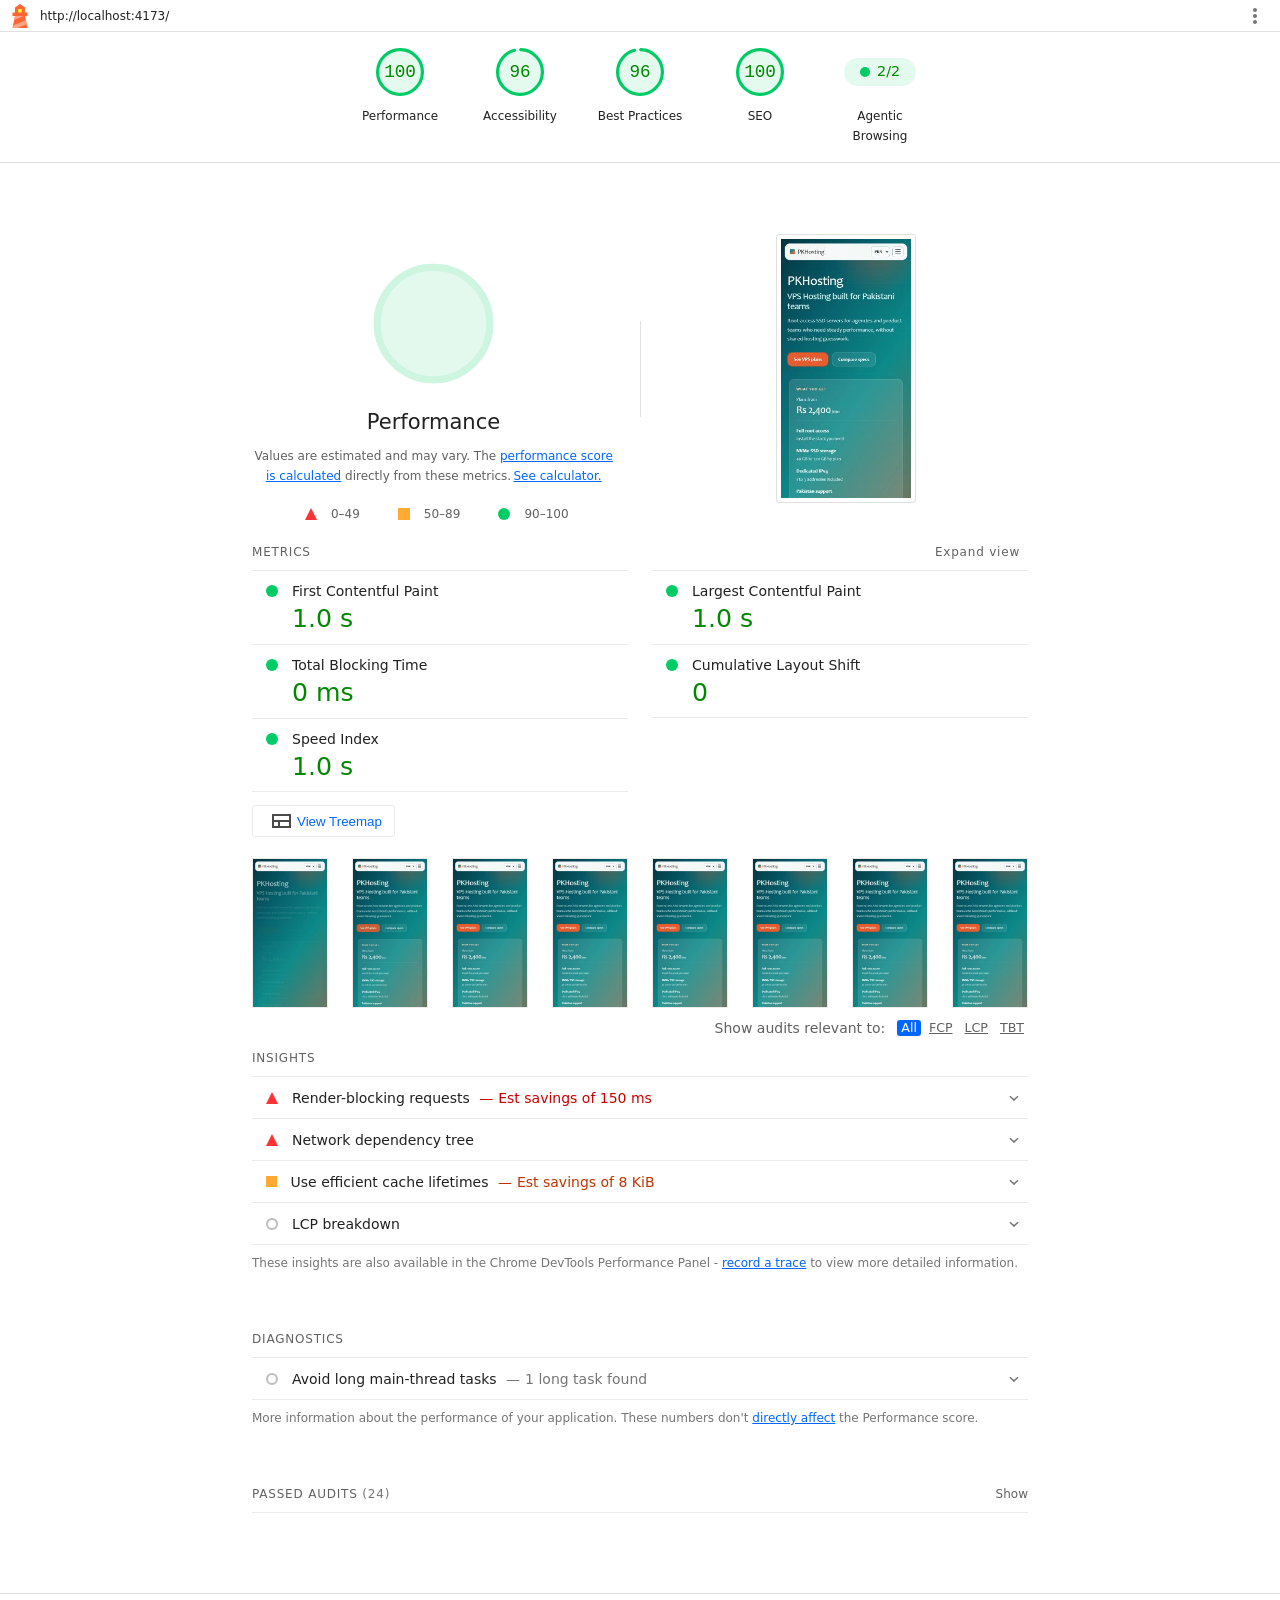
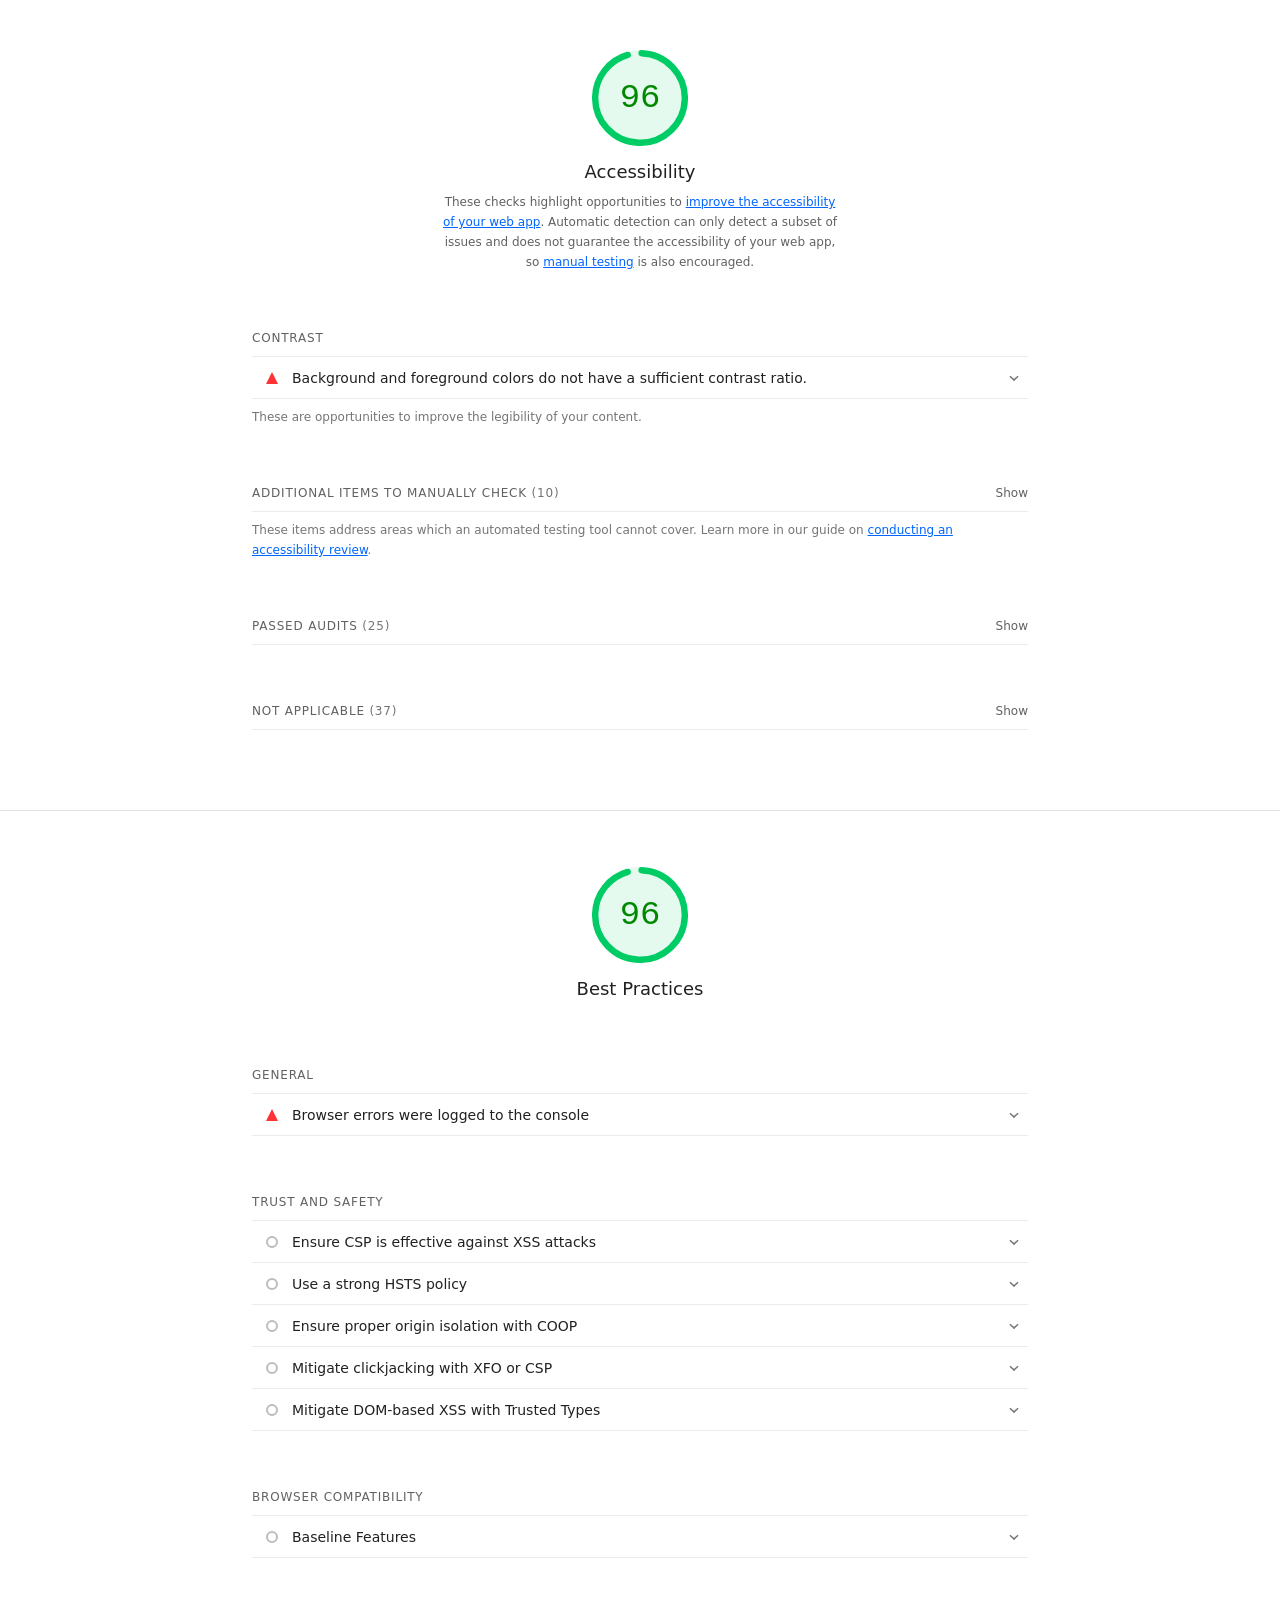
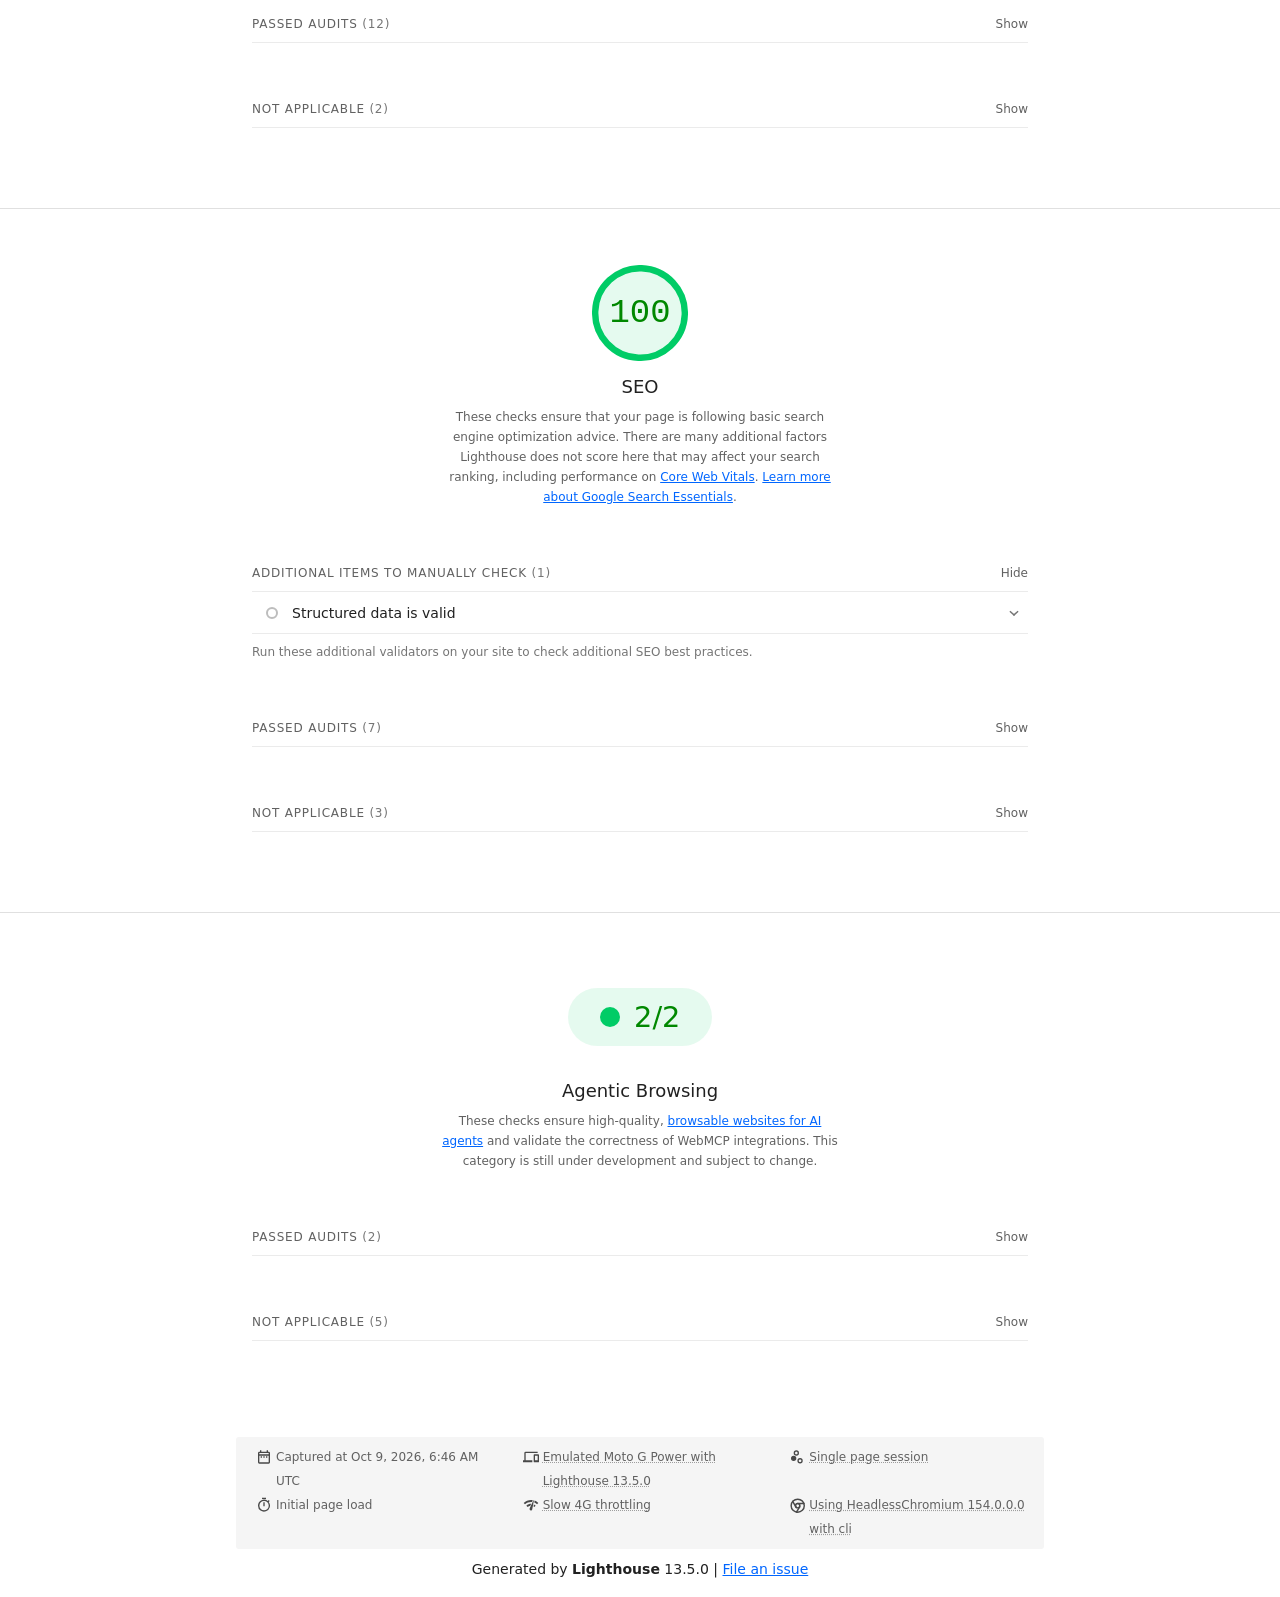
==== commit 28b71d4b: "Refactor README for clarity and remove unused CSS files. Updated viewport descriptions in README and" ====
--- a/lighthouse/report.html
+++ b/lighthouse/report.html
@@ -17,7 +17,7 @@
 
   <div id="lh-log"></div>
 
-  <script>window.__LIGHTHOUSE_JSON__ = {"lighthouseVersion":"13.5.0","requestedUrl":"http://localhost:4173/","mainDocumentUrl":"http://localhost:4173/","finalDisplayedUrl":"http://localhost:4173/","finalUrl":"http://localhost:4173/","fetchTime":"2026-10-09T04:26:24.821Z","gatherMode":"navigation","runWarnings":[],"userAgent":"Mozilla/5.0 (Windows NT 10.0; Win64; x64) AppleWebKit/537.36 (KHTML, like Gecko) HeadlessChrome/154.0.0.0 Safari/537.36","environment":{"networkUserAgent":"Mozilla/5.0 (Linux; Android 11; moto g power (2022)) AppleWebKit/537.36 (KHTML, like Gecko) Chrome/154.0.0.0 Mobile Safari/537.36","hostUserAgent":"Mozilla/5.0 (Windows NT 10.0; Win64; x64) AppleWebKit/537.36 (KHTML, like Gecko) HeadlessChrome/154.0.0.0 Safari/537.36","benchmarkIndex":1842,"credits":{"axe-core":"4.14.0"}},"audits":{"is-on-https":{"id":"is-on-https","title":"Uses HTTPS","description":"All sites should be protected with HTTPS, even ones that don't handle sensitive data. This includes avoiding [mixed content](https://developers.google.com/web/fundamentals/security/prevent-mixed-content/what-is-mixed-content), where some resources are loaded over HTTP despite the initial request being served over HTTPS. HTTPS prevents intruders from tampering with or passively listening in on the communications between your app and your users, and is a prerequisite for HTTP/2 and many new web platform APIs. [Learn more about HTTPS](https://developer.chrome.com/docs/lighthouse/pwa/is-on-https/).","score":1,"scoreDisplayMode":"binary","details":{"type":"table","headings":[{"key":"url","valueType":"url","label":"Insecure URL"},{"key":"resolution","valueType":"text","label":"Request Resolution"}],"items":[]}},"redirects-http":{"id":"redirects-http","title":"Redirects HTTP traffic to HTTPS","description":"Make sure that you redirect all HTTP traffic to HTTPS in order to enable secure web features for all your users. [Learn more](https://developer.chrome.com/docs/lighthouse/pwa/redirects-http/).","score":null,"scoreDisplayMode":"notApplicable"},"first-contentful-paint":{"id":"first-contentful-paint","title":"First Contentful Paint","description":"First Contentful Paint marks the time at which the first text or image is painted. [Learn more about the First Contentful Paint metric](https://developer.chrome.com/docs/lighthouse/performance/first-contentful-paint/).","score":1,"scoreDisplayMode":"numeric","numericValue":759.0328999999999,"numericUnit":"millisecond","displayValue":"0.8 s","scoringOptions":{"p10":1800,"median":3000}},"largest-contentful-paint":{"id":"largest-contentful-paint","title":"Largest Contentful Paint","description":"Largest Contentful Paint marks the time at which the largest text or image is painted. [Learn more about the Largest Contentful Paint metric](https://developer.chrome.com/docs/lighthouse/performance/lighthouse-largest-contentful-paint/)","score":1,"scoreDisplayMode":"numeric","numericValue":909.0328999999999,"numericUnit":"millisecond","displayValue":"0.9 s","scoringOptions":{"p10":2500,"median":4000}},"speed-index":{"id":"speed-index","title":"Speed Index","description":"Speed Index shows how quickly the contents of a page are visibly populated. [Learn more about the Speed Index metric](https://developer.chrome.com/docs/lighthouse/performance/speed-index/).","score":1,"scoreDisplayMode":"numeric","numericValue":759.0328999999999,"numericUnit":"millisecond","displayValue":"0.8 s","scoringOptions":{"p10":3387,"median":5800}},"screenshot-thumbnails":{"id":"screenshot-thumbnails","title":"Screenshot Thumbnails","description":"This is what the load of your site looked like.","score":1,"scoreDisplayMode":"informative","details":{"type":"filmstrip","scale":3000,"items":[{"timing":375,"timestamp":597185584382,"data":"[data-uri]"},{"timing":750,"timestamp":597185959382,"data":"[data-uri]"},{"timing":1125,"timestamp":597186334382,"data":"[data-uri]"},{"timing":1500,"timestamp":597186709382,"data":"[data-uri]"},{"timing":1875,"timestamp":597187084382,"data":"[data-uri]"},{"timing":2250,"timestamp":597187459382,"data":"[data-uri]"},{"timing":2625,"timestamp":597187834382,"data":"[data-uri]"},{"timing":3000,"timestamp":597188209382,"data":"[data-uri]"}]}},"final-screenshot":{"id":"final-screenshot","title":"Final Screenshot","description":"The last screenshot captured of the pageload.","score":1,"scoreDisplayMode":"informative","details":{"type":"screenshot","timing":740,"timestamp":597185949704,"data":"[data-uri]"}},"total-blocking-time":{"id":"total-blocking-time","title":"Total Blocking Time","description":"Sum of all time periods between FCP and Time to Interactive, when task length exceeded 50ms, expressed in milliseconds. [Learn more about the Total Blocking Time metric](https://developer.chrome.com/docs/lighthouse/performance/lighthouse-total-blocking-time/).","score":1,"scoreDisplayMode":"numeric","numericValue":0,"numericUnit":"millisecond","displayValue":"0 ms","scoringOptions":{"p10":200,"median":600}},"max-potential-fid":{"id":"max-potential-fid","title":"Max Potential First Input Delay","description":"The maximum potential First Input Delay that your users could experience is the duration of the longest task. [Learn more about the Maximum Potential First Input Delay metric](https://developer.chrome.com/docs/lighthouse/performance/lighthouse-max-potential-fid/).","score":1,"scoreDisplayMode":"numeric","numericValue":16,"numericUnit":"millisecond","displayValue":"20 ms"},"cumulative-layout-shift":{"id":"cumulative-layout-shift","title":"Cumulative Layout Shift","description":"Cumulative Layout Shift measures the movement of visible elements within the viewport. [Learn more about the Cumulative Layout Shift metric](https://web.dev/articles/cls).","score":1,"scoreDisplayMode":"numeric","numericValue":0,"numericUnit":"unitless","displayValue":"0","scoringOptions":{"p10":0.1,"median":0.25},"details":{"type":"debugdata","items":[{"cumulativeLayoutShiftMainFrame":0,"newEngineResult":{"cumulativeLayoutShift":0,"cumulativeLayoutShiftMainFrame":0},"newEngineResultDiffered":false}]}},"errors-in-console":{"id":"errors-in-console","title":"Browser errors were logged to the console","description":"Errors logged to the console indicate unresolved problems. They can come from network request failures and other browser concerns. [Learn more about this errors in console diagnostic audit](https://developer.chrome.com/docs/lighthouse/best-practices/errors-in-console/)","score":0,"scoreDisplayMode":"binary","details":{"type":"table","headings":[{"key":"sourceLocation","valueType":"source-location","label":"Source"},{"key":"description","valueType":"code","label":"Description"}],"items":[{"source":"network","description":"Failed to load resource: the server responded with a status of 404 (Not Found)","sourceLocation":{"type":"source-location","url":"http://localhost:4173/favicon.ico","urlProvider":"network","line":0,"column":0}}]}},"server-response-time":{"id":"server-response-time","title":"Initial server response time was short","description":"Keep the server response time for the main document short because all other requests depend on it. [Learn more about the Time to First Byte metric](https://developer.chrome.com/docs/lighthouse/performance/time-to-first-byte/).","score":1,"scoreDisplayMode":"metricSavings","numericValue":5,"numericUnit":"millisecond","displayValue":"Root document took 10 ms","metricSavings":{"FCP":0,"LCP":0},"details":{"type":"opportunity","headings":[{"key":"url","valueType":"url","label":"URL"},{"key":"responseTime","valueType":"timespanMs","label":"Time Spent"}],"items":[{"url":"http://localhost:4173/","responseTime":5}],"overallSavingsMs":0},"guidanceLevel":1},"interactive":{"id":"interactive","title":"Time to Interactive","description":"Time to Interactive is the amount of time it takes for the page to become fully interactive. [Learn more about the Time to Interactive metric](https://developer.chrome.com/docs/lighthouse/performance/interactive/).","score":1,"scoreDisplayMode":"numeric","numericValue":909.0328999999999,"numericUnit":"millisecond","displayValue":"0.9 s"},"user-timings":{"id":"user-timings","title":"User Timing marks and measures","description":"Consider instrumenting your app with the User Timing API to measure your app's real-world performance during key user experiences. [Learn more about User Timing marks](https://developer.chrome.com/docs/lighthouse/performance/user-timings/).","score":null,"scoreDisplayMode":"notApplicable","details":{"type":"table","headings":[{"key":"name","valueType":"text","label":"Name"},{"key":"timingType","valueType":"text","label":"Type"},{"key":"startTime","valueType":"ms","granularity":0.01,"label":"Start Time"},{"key":"duration","valueType":"ms","granularity":0.01,"label":"Duration"}],"items":[]},"guidanceLevel":2},"redirects":{"id":"redirects","title":"Avoid multiple page redirects","description":"Redirects introduce additional delays before the page can be loaded. [Learn how to avoid page redirects](https://developer.chrome.com/docs/lighthouse/performance/redirects/).","score":1,"scoreDisplayMode":"metricSavings","numericValue":0,"numericUnit":"millisecond","displayValue":"","metricSavings":{"LCP":0,"FCP":0},"details":{"type":"opportunity","headings":[],"items":[],"overallSavingsMs":0},"guidanceLevel":2},"image-aspect-ratio":{"id":"image-aspect-ratio","title":"Displays images with correct aspect ratio","description":"Image display dimensions should match natural aspect ratio. [Learn more about image aspect ratio](https://developer.chrome.com/docs/lighthouse/best-practices/image-aspect-ratio/).","score":1,"scoreDisplayMode":"binary","details":{"type":"table","headings":[{"key":"node","valueType":"node","label":""},{"key":"url","valueType":"url","label":"URL"},{"key":"displayedAspectRatio","valueType":"text","label":"Aspect Ratio (Displayed)"},{"key":"actualAspectRatio","valueType":"text","label":"Aspect Ratio (Actual)"}],"items":[]}},"image-size-responsive":{"id":"image-size-responsive","title":"Serves images with appropriate resolution","description":"Image natural dimensions should be proportional to the display size and the pixel ratio to maximize image clarity. [Learn how to provide responsive images](https://web.dev/articles/serve-responsive-images).","score":1,"scoreDisplayMode":"binary","details":{"type":"table","headings":[{"key":"node","valueType":"node","label":""},{"key":"url","valueType":"url","label":"URL"},{"key":"displayedSize","valueType":"text","label":"Displayed size"},{"key":"actualSize","valueType":"text","label":"Actual size"},{"key":"expectedSize","valueType":"text","label":"Expected size"}],"items":[]}},"deprecations":{"id":"deprecations","title":"Avoids deprecated APIs","description":"Deprecated APIs will eventually be removed from the browser. [Learn more about deprecated APIs](https://developer.chrome.com/docs/lighthouse/best-practices/deprecations/).","score":1,"scoreDisplayMode":"binary","details":{"type":"table","headings":[{"key":"value","valueType":"text","label":"Deprecation / Warning"},{"key":"source","valueType":"source-location","label":"Source"}],"items":[]}},"third-party-cookies":{"id":"third-party-cookies","title":"Avoids third-party cookies","description":"Third-party cookies may be blocked in some contexts. [Learn more about preparing for third-party cookie restrictions](https://privacysandbox.google.com/cookies/prepare/overview).","score":1,"scoreDisplayMode":"binary","details":{"type":"table","headings":[{"key":"name","valueType":"text","label":"Name"},{"key":"url","valueType":"url","label":"URL"}],"items":[]}},"mainthread-work-breakdown":{"id":"mainthread-work-breakdown","title":"Minimizes main-thread work","description":"Consider reducing the time spent parsing, compiling and executing JS. You may find delivering smaller JS payloads helps with this. [Learn how to minimize main-thread work](https://developer.chrome.com/docs/lighthouse/performance/mainthread-work-breakdown/)","score":1,"scoreDisplayMode":"metricSavings","numericValue":441.85999999999996,"numericUnit":"millisecond","displayValue":"0.4 s","metricSavings":{"TBT":0},"details":{"type":"table","headings":[{"key":"groupLabel","valueType":"text","label":"Category"},{"key":"duration","valueType":"ms","granularity":1,"label":"Time Spent"}],"items":[{"group":"styleLayout","groupLabel":"Style & Layout","duration":263.18},{"group":"other","groupLabel":"Other","duration":97.99599999999997},{"group":"scriptEvaluation","groupLabel":"Script Evaluation","duration":44.848},{"group":"paintCompositeRender","groupLabel":"Rendering","duration":21.592000000000006},{"group":"parseHTML","groupLabel":"Parse HTML & CSS","duration":11.472},{"group":"scriptParseCompile","groupLabel":"Script Parsing & Compilation","duration":2.7720000000000002}],"sortedBy":["duration"]},"guidanceLevel":1},"bootup-time":{"id":"bootup-time","title":"JavaScript execution time","description":"Consider reducing the time spent parsing, compiling, and executing JS. You may find delivering smaller JS payloads helps with this. [Learn how to reduce Javascript execution time](https://developer.chrome.com/docs/lighthouse/performance/bootup-time/).","score":1,"scoreDisplayMode":"metricSavings","numericValue":14.695999999999998,"numericUnit":"millisecond","displayValue":"0.0 s","metricSavings":{"TBT":0},"details":{"type":"table","headings":[{"key":"url","valueType":"url","label":"URL"},{"key":"total","granularity":1,"valueType":"ms","label":"Total CPU Time"},{"key":"scripting","granularity":1,"valueType":"ms","label":"Script Evaluation"},{"key":"scriptParseCompile","granularity":1,"valueType":"ms","label":"Script Parse"}],"items":[{"url":"http://localhost:4173/","total":314.42,"scripting":5.883999999999999,"scriptParseCompile":0.812},{"url":"Unattributable","total":83.11200000000001,"scripting":7.999999999999999,"scriptParseCompile":0}],"summary":{"wastedMs":14.695999999999998},"sortedBy":["total"]},"guidanceLevel":1},"diagnostics":{"id":"diagnostics","title":"Diagnostics","description":"Collection of useful page vitals.","score":1,"scoreDisplayMode":"informative","details":{"type":"debugdata","items":[{"numRequests":4,"numScripts":1,"numStylesheets":1,"numFonts":0,"numTasks":168,"numTasksOver10ms":1,"numTasksOver25ms":1,"numTasksOver50ms":1,"numTasksOver100ms":0,"numTasksOver500ms":0,"rtt":0.10454999999999999,"throughput":37615346.6177678,"maxRtt":0.10454999999999999,"maxServerLatency":4.516450000000001,"totalByteWeight":10004,"totalTaskTime":110.46500000000005,"mainDocumentTransferSize":3265}]}},"network-requests":{"id":"network-requests","title":"Network Requests","description":"Lists the network requests that were made during page load.","score":1,"scoreDisplayMode":"informative","details":{"type":"table","headings":[{"key":"url","valueType":"url","label":"URL"},{"key":"protocol","valueType":"text","label":"Protocol"},{"key":"networkRequestTime","valueType":"ms","granularity":1,"label":"Network Request Time"},{"key":"networkEndTime","valueType":"ms","granularity":1,"label":"Network End Time"},{"key":"transferSize","valueType":"bytes","displayUnit":"kb","granularity":1,"label":"Transfer Size"},{"key":"resourceSize","valueType":"bytes","displayUnit":"kb","granularity":1,"label":"Resource Size"},{"key":"statusCode","valueType":"text","label":"Status Code"},{"key":"mimeType","valueType":"text","label":"MIME Type"},{"key":"resourceType","valueType":"text","label":"Resource Type"}],"items":[{"url":"http://localhost:4173/","sessionTargetType":"page","protocol":"http/1.1","cache":"none","rendererStartTime":0,"networkRequestTime":0.8789999485015869,"networkEndTime":7.729999899864197,"finished":true,"transferSize":3265,"resourceSize":12297,"statusCode":200,"mimeType":"text/html","resourceType":"Document","priority":"VeryHigh","experimentalFromMainFrame":true,"entity":"localhost"},{"url":"http://localhost:4173/css/styles.css","sessionTargetType":"page","protocol":"http/1.1","cache":"none","rendererStartTime":14.921000003814697,"networkRequestTime":24.97099995613098,"networkEndTime":31.80299985408783,"finished":true,"transferSize":3948,"resourceSize":13540,"statusCode":200,"mimeType":"text/css","resourceType":"Stylesheet","priority":"VeryHigh","experimentalFromMainFrame":true,"entity":"localhost"},{"url":"http://localhost:4173/js/pricing.js","sessionTargetType":"page","protocol":"http/1.1","cache":"none","rendererStartTime":15.225000023841858,"networkRequestTime":25.53499984741211,"networkEndTime":32.47099995613098,"finished":true,"transferSize":1857,"resourceSize":5355,"statusCode":200,"mimeType":"application/javascript","resourceType":"Script","priority":"Low","experimentalFromMainFrame":true,"entity":"localhost"},{"url":"http://localhost:4173/favicon.ico","sessionTargetType":"page","protocol":"http/1.1","cache":"none","rendererStartTime":116.91100001335144,"networkRequestTime":117.30499994754791,"networkEndTime":121.08699989318848,"finished":true,"transferSize":934,"resourceSize":1641,"statusCode":404,"mimeType":"text/html","resourceType":"Other","priority":"High","experimentalFromMainFrame":true,"entity":"localhost"}],"debugData":{"type":"debugdata","networkStartTimeTs":597185210180.0001,"initiators":[{"type":"parser","url":"http://localhost:4173/","lineNumber":7,"columnNumber":47},{"type":"parser","url":"http://localhost:4173/","lineNumber":310,"columnNumber":36}]}}},"network-rtt":{"id":"network-rtt","title":"Network Round Trip Times","description":"Network round trip times (RTT) have a large impact on performance. If the RTT to an origin is high, it's an indication that servers closer to the user could improve performance. [Learn more about the Round Trip Time](https://hpbn.co/primer-on-latency-and-bandwidth/).","score":1,"scoreDisplayMode":"informative","numericValue":0.10454999999999999,"numericUnit":"millisecond","displayValue":"0 ms","details":{"type":"table","headings":[{"key":"origin","valueType":"text","label":"URL"},{"key":"rtt","valueType":"ms","granularity":1,"label":"Time Spent"}],"items":[{"origin":"http://localhost:4173","rtt":0.10454999999999999}],"sortedBy":["rtt"]}},"network-server-latency":{"id":"network-server-latency","title":"Server Backend Latencies","description":"Server latencies can impact web performance. If the server latency of an origin is high, it's an indication the server is overloaded or has poor backend performance. [Learn more about server response time](https://hpbn.co/primer-on-web-performance/#analyzing-the-resource-waterfall).","score":1,"scoreDisplayMode":"informative","numericValue":4.516450000000001,"numericUnit":"millisecond","displayValue":"0 ms","details":{"type":"table","headings":[{"key":"origin","valueType":"text","label":"URL"},{"key":"serverResponseTime","valueType":"ms","granularity":1,"label":"Time Spent"}],"items":[{"origin":"http://localhost:4173","serverResponseTime":4.516450000000001}],"sortedBy":["serverResponseTime"]}},"main-thread-tasks":{"id":"main-thread-tasks","title":"Tasks","description":"Lists the toplevel main thread tasks that executed during page load.","score":1,"scoreDisplayMode":"informative","details":{"type":"table","headings":[{"key":"startTime","valueType":"ms","granularity":1,"label":"Start Time"},{"key":"duration","valueType":"ms","granularity":1,"label":"End Time"}],"items":[{"duration":6.127,"startTime":10.211},{"duration":70.955,"startTime":34.688},{"duration":9.154,"startTime":105.952}]}},"metrics":{"id":"metrics","title":"Metrics","description":"Collects all available metrics.","score":1,"scoreDisplayMode":"informative","numericValue":909,"numericUnit":"millisecond","details":{"type":"debugdata","items":[{"firstContentfulPaint":759,"largestContentfulPaint":909,"interactive":909,"speedIndex":759,"totalBlockingTime":0,"maxPotentialFID":16,"cumulativeLayoutShift":0,"cumulativeLayoutShiftMainFrame":0,"timeToFirstByte":455,"observedTimeOrigin":0,"observedTimeOriginTs":597185209382,"observedNavigationStart":0,"observedNavigationStartTs":597185209382,"observedFirstPaint":256,"observedFirstPaintTs":597185465587,"observedFirstContentfulPaint":256,"observedFirstContentfulPaintTs":597185465587,"observedFirstContentfulPaintAllFrames":256,"observedFirstContentfulPaintAllFramesTs":597185465587,"observedLargestContentfulPaint":256,"observedLargestContentfulPaintTs":597185465587,"observedLargestContentfulPaintAllFrames":256,"observedLargestContentfulPaintAllFramesTs":597185465587,"observedTraceEnd":2612,"observedTraceEndTs":597187821027,"observedLoad":115,"observedLoadTs":597185324171,"observedDomContentLoaded":113,"observedDomContentLoadedTs":597185322296,"observedCumulativeLayoutShift":0,"observedCumulativeLayoutShiftMainFrame":0,"observedFirstVisualChange":247,"observedFirstVisualChangeTs":597185456382,"observedLastVisualChange":723,"observedLastVisualChangeTs":597185932382,"observedSpeedIndex":253,"observedSpeedIndexTs":597185462042},{"lcpInvalidated":false}]}},"resource-summary":{"id":"resource-summary","title":"Resources Summary","description":"Aggregates all network requests and groups them by type","score":1,"scoreDisplayMode":"informative","details":{"type":"table","headings":[{"key":"label","valueType":"text","label":"Resource Type"},{"key":"requestCount","valueType":"numeric","label":"Requests"},{"key":"transferSize","valueType":"bytes","label":"Transfer Size"}],"items":[{"resourceType":"total","label":"Total","requestCount":3,"transferSize":9070},{"resourceType":"stylesheet","label":"Stylesheet","requestCount":1,"transferSize":3948},{"resourceType":"document","label":"Document","requestCount":1,"transferSize":3265},{"resourceType":"script","label":"Script","requestCount":1,"transferSize":1857},{"resourceType":"image","label":"Image","requestCount":0,"transferSize":0},{"resourceType":"media","label":"Media","requestCount":0,"transferSize":0},{"resourceType":"font","label":"Font","requestCount":0,"transferSize":0},{"resourceType":"other","label":"Other","requestCount":0,"transferSize":0},{"resourceType":"third-party","label":"Third-party","requestCount":0,"transferSize":0}]}},"layout-shifts":{"id":"layout-shifts","title":"Avoid large layout shifts","description":"These are the largest layout shifts observed on the page. Each table item represents a single layout shift, and shows the element that shifted the most. Below each item are possible root causes that led to the layout shift. Some of these layout shifts may not be included in the CLS metric value due to [windowing](https://web.dev/articles/cls#what_is_cls). [Learn how to improve CLS](https://web.dev/articles/optimize-cls)","score":null,"scoreDisplayMode":"notApplicable","metricSavings":{"CLS":0},"details":{"type":"table","headings":[{"key":"node","valueType":"node","subItemsHeading":{"key":"extra"},"label":"Element"},{"key":"score","valueType":"numeric","subItemsHeading":{"key":"cause","valueType":"text"},"granularity":0.001,"label":"Layout shift score"}],"items":[]},"guidanceLevel":2},"long-tasks":{"id":"long-tasks","title":"Avoid long main-thread tasks","description":"Lists the longest tasks on the main thread, useful for identifying worst contributors to input delay. [Learn how to avoid long main-thread tasks](https://web.dev/articles/optimize-long-tasks)","score":1,"scoreDisplayMode":"informative","displayValue":"1 long task found","metricSavings":{"TBT":0},"details":{"type":"table","headings":[{"key":"url","valueType":"url","label":"URL"},{"key":"startTime","valueType":"ms","granularity":1,"label":"Start Time"},{"key":"duration","valueType":"ms","granularity":1,"label":"Duration"}],"items":[{"url":"http://localhost:4173/","duration":142,"startTime":615.51645}],"sortedBy":["duration"],"skipSumming":["startTime"],"debugData":{"type":"debugdata","urls":["http://localhost:4173/"],"tasks":[{"urlIndex":0,"startTime":615.5,"duration":142,"other":142,"paintCompositeRender":0,"scriptEvaluation":0,"styleLayout":0}]}},"guidanceLevel":1},"non-composited-animations":{"id":"non-composited-animations","title":"Avoid non-composited animations","description":"Animations which are not composited can be janky and increase CLS. [Learn how to avoid non-composited animations](https://developer.chrome.com/docs/lighthouse/performance/non-composited-animations/)","score":null,"scoreDisplayMode":"notApplicable","metricSavings":{"CLS":0},"details":{"type":"table","headings":[{"key":"node","valueType":"node","subItemsHeading":{"key":"failureReason","valueType":"text"},"label":"Element"}],"items":[]},"guidanceLevel":2},"unsized-images":{"id":"unsized-images","title":"Image elements have explicit `width` and `height`","description":"Set an explicit width and height on image elements to reduce layout shifts and improve CLS. [Learn how to set image dimensions](https://web.dev/articles/optimize-cls#images_without_dimensions)","score":1,"scoreDisplayMode":"metricSavings","metricSavings":{"CLS":0},"details":{"type":"table","headings":[{"key":"node","valueType":"node","label":""},{"key":"url","valueType":"url","label":"URL"}],"items":[]},"guidanceLevel":4},"valid-source-maps":{"id":"valid-source-maps","title":"Page has valid source maps","description":"Source maps translate minified code to the original source code. This helps developers debug in production. In addition, Lighthouse is able to provide further insights. Consider deploying source maps to take advantage of these benefits. [Learn more about source maps](https://developer.chrome.com/docs/devtools/javascript/source-maps/).","score":1,"scoreDisplayMode":"binary","details":{"type":"table","headings":[{"key":"scriptUrl","valueType":"url","subItemsHeading":{"key":"error"},"label":"URL"},{"key":"sourceMapUrl","valueType":"url","label":"Map URL"}],"items":[]}},"csp-xss":{"id":"csp-xss","title":"Ensure CSP is effective against XSS attacks","description":"A strong Content Security Policy (CSP) significantly reduces the risk of cross-site scripting (XSS) attacks. [Learn how to use a CSP to prevent XSS](https://developer.chrome.com/docs/lighthouse/best-practices/csp-xss/)","score":1,"scoreDisplayMode":"informative","details":{"type":"table","headings":[{"key":"description","valueType":"text","subItemsHeading":{"key":"description"},"label":"Description"},{"key":"directive","valueType":"code","subItemsHeading":{"key":"directive"},"label":"Directive"},{"key":"severity","valueType":"text","subItemsHeading":{"key":"severity"},"label":"Severity"}],"items":[{"severity":"High","description":"No CSP found in enforcement mode"}]}},"has-hsts":{"id":"has-hsts","title":"Use a strong HSTS policy","description":"Deployment of the HSTS header significantly reduces the risk of downgrading HTTP connections and eavesdropping attacks. A rollout in stages, starting with a low max-age is recommended. [Learn more about using a strong HSTS policy.](https://developer.chrome.com/docs/lighthouse/best-practices/has-hsts)","score":1,"scoreDisplayMode":"informative","details":{"type":"table","headings":[{"key":"description","valueType":"text","subItemsHeading":{"key":"description"},"label":"Description"},{"key":"directive","valueType":"code","subItemsHeading":{"key":"directive"},"label":"Directive"},{"key":"severity","valueType":"text","subItemsHeading":{"key":"severity"},"label":"Severity"}],"items":[{"severity":"High","description":"No HSTS header found"}]}},"origin-isolation":{"id":"origin-isolation","title":"Ensure proper origin isolation with COOP","description":"The Cross-Origin-Opener-Policy (COOP) can be used to isolate the top-level window from other documents such as pop-ups. [Learn more about deploying the COOP header.](https://web.dev/articles/why-coop-coep#coop)","score":1,"scoreDisplayMode":"informative","details":{"type":"table","headings":[{"key":"description","valueType":"text","subItemsHeading":{"key":"description"},"label":"Description"},{"key":"directive","valueType":"code","subItemsHeading":{"key":"directive"},"label":"Directive"},{"key":"severity","valueType":"text","subItemsHeading":{"key":"severity"},"label":"Severity"}],"items":[{"description":"No COOP header found","severity":"High"}]}},"clickjacking-mitigation":{"id":"clickjacking-mitigation","title":"Mitigate clickjacking with XFO or CSP","description":"The `X-Frame-Options` (XFO) header or the `frame-ancestors` directive in the `Content-Security-Policy` (CSP) header control where a page can be embedded. These can mitigate clickjacking attacks by blocking some or all sites from embedding the page. [Learn more about mitigating clickjacking](https://developer.chrome.com/docs/lighthouse/best-practices/clickjacking-mitigation).","score":1,"scoreDisplayMode":"informative","details":{"type":"table","headings":[{"key":"description","valueType":"text","subItemsHeading":{"key":"description"},"label":"Description"},{"key":"severity","valueType":"text","subItemsHeading":{"key":"severity"},"label":"Severity"}],"items":[{"severity":"High","description":"No frame control policy found"}]}},"trusted-types-xss":{"id":"trusted-types-xss","title":"Mitigate DOM-based XSS with Trusted Types","description":"The `require-trusted-types-for` directive in the `Content-Security-Policy` (CSP) header instructs user agents to control the data passed to DOM XSS sink functions. [Learn more about mitigating DOM-based XSS with Trusted Types](https://developer.chrome.com/docs/lighthouse/best-practices/trusted-types-xss).","score":1,"scoreDisplayMode":"informative","details":{"type":"table","headings":[{"key":"description","valueType":"text","subItemsHeading":{"key":"description"},"label":"Description"},{"key":"severity","valueType":"text","subItemsHeading":{"key":"severity"},"label":"Severity"}],"items":[{"severity":"High","description":"No `Content-Security-Policy` header with Trusted Types directive found"}]}},"script-treemap-data":{"id":"script-treemap-data","title":"Script Treemap Data","description":"Used for treemap app","score":1,"scoreDisplayMode":"informative","details":{"type":"treemap-data","nodes":[{"name":"http://localhost:4173/js/pricing.js","resourceBytes":5352,"encodedBytes":1504,"unusedBytes":981}]}},"accesskeys":{"id":"accesskeys","title":"`[accesskey]` values are unique","description":"Access keys let users quickly focus a part of the page. For proper navigation, each access key must be unique. [Learn more about access keys](https://dequeuniversity.com/rules/axe/4.13/accesskeys).","score":null,"scoreDisplayMode":"notApplicable"},"aria-allowed-attr":{"id":"aria-allowed-attr","title":"`[aria-*]` attributes match their roles","description":"Each ARIA `role` supports a specific subset of `aria-*` attributes. Mismatching these invalidates the `aria-*` attributes. [Learn how to match ARIA attributes to their roles](https://dequeuniversity.com/rules/axe/4.13/aria-allowed-attr).","score":1,"scoreDisplayMode":"binary","details":{"type":"table","headings":[{"key":"node","valueType":"node","subItemsHeading":{"key":"relatedNode","valueType":"node"},"label":"Failing Elements"}],"items":[]}},"aria-allowed-role":{"id":"aria-allowed-role","title":"Uses ARIA roles only on compatible elements","description":"Many HTML elements can only be assigned certain ARIA roles. Using ARIA roles where they are not allowed can interfere with the accessibility of the web page. [Learn more about ARIA roles](https://dequeuniversity.com/rules/axe/4.13/aria-allowed-role).","score":null,"scoreDisplayMode":"notApplicable"},"aria-command-name":{"id":"aria-command-name","title":"`button`, `link`, and `menuitem` elements have accessible names","description":"When an element doesn't have an accessible name, screen readers announce it with a generic name, making it unusable for users who rely on screen readers. [Learn how to make command elements more accessible](https://dequeuniversity.com/rules/axe/4.13/aria-command-name).","score":null,"scoreDisplayMode":"notApplicable"},"aria-conditional-attr":{"id":"aria-conditional-attr","title":"ARIA attributes are used as specified for the element's role","description":"Some ARIA attributes are only allowed on an element under certain conditions. [Learn more about conditional ARIA attributes](https://dequeuniversity.com/rules/axe/4.13/aria-conditional-attr).","score":1,"scoreDisplayMode":"binary","details":{"type":"table","headings":[{"key":"node","valueType":"node","subItemsHeading":{"key":"relatedNode","valueType":"node"},"label":"Failing Elements"}],"items":[]}},"aria-deprecated-role":{"id":"aria-deprecated-role","title":"Deprecated ARIA roles were not used","description":"Deprecated ARIA roles may not be processed correctly by assistive technology. [Learn more about deprecated ARIA roles](https://dequeuniversity.com/rules/axe/4.13/aria-deprecated-role).","score":1,"scoreDisplayMode":"binary","details":{"type":"table","headings":[{"key":"node","valueType":"node","subItemsHeading":{"key":"relatedNode","valueType":"node"},"label":"Failing Elements"}],"items":[]}},"aria-dialog-name":{"id":"aria-dialog-name","title":"Elements with `role=\"dialog\"` or `role=\"alertdialog\"` have accessible names.","description":"ARIA dialog elements without accessible names may prevent screen readers users from discerning the purpose of these elements. [Learn how to make ARIA dialog elements more accessible](https://dequeuniversity.com/rules/axe/4.13/aria-dialog-name).","score":null,"scoreDisplayMode":"notApplicable"},"aria-hidden-body":{"id":"aria-hidden-body","title":"`[aria-hidden=\"true\"]` is not present on the document `\u003cbody>`","description":"Assistive technologies, like screen readers, work inconsistently when `aria-hidden=\"true\"` is set on the document `\u003cbody>`. [Learn how `aria-hidden` affects the document body](https://dequeuniversity.com/rules/axe/4.13/aria-hidden-body).","score":1,"scoreDisplayMode":"binary","details":{"type":"table","headings":[{"key":"node","valueType":"node","subItemsHeading":{"key":"relatedNode","valueType":"node"},"label":"Failing Elements"}],"items":[]}},"aria-hidden-focus":{"id":"aria-hidden-focus","title":"`[aria-hidden=\"true\"]` elements do not contain focusable descendents","description":"Focusable descendents within an `[aria-hidden=\"true\"]` element prevent those interactive elements from being available to users of assistive technologies like screen readers. [Learn how `aria-hidden` affects focusable elements](https://dequeuniversity.com/rules/axe/4.13/aria-hidden-focus).","score":1,"scoreDisplayMode":"binary","details":{"type":"table","headings":[{"key":"node","valueType":"node","subItemsHeading":{"key":"relatedNode","valueType":"node"},"label":"Failing Elements"}],"items":[]}},"aria-input-field-name":{"id":"aria-input-field-name","title":"ARIA input fields have accessible names","description":"When an input field doesn't have an accessible name, screen readers announce it with a generic name, making it unusable for users who rely on screen readers. [Learn more about input field labels](https://dequeuniversity.com/rules/axe/4.13/aria-input-field-name).","score":null,"scoreDisplayMode":"notApplicable"},"aria-meter-name":{"id":"aria-meter-name","title":"ARIA `meter` elements have accessible names","description":"When a meter element doesn't have an accessible name, screen readers announce it with a generic name, making it unusable for users who rely on screen readers. [Learn how to name `meter` elements](https://dequeuniversity.com/rules/axe/4.13/aria-meter-name).","score":null,"scoreDisplayMode":"notApplicable"},"aria-progressbar-name":{"id":"aria-progressbar-name","title":"ARIA `progressbar` elements have accessible names","description":"When a `progressbar` element doesn't have an accessible name, screen readers announce it with a generic name, making it unusable for users who rely on screen readers. [Learn how to label `progressbar` elements](https://dequeuniversity.com/rules/axe/4.13/aria-progressbar-name).","score":null,"scoreDisplayMode":"notApplicable"},"aria-prohibited-attr":{"id":"aria-prohibited-attr","title":"Elements use only permitted ARIA attributes","description":"Using ARIA attributes in roles where they are prohibited can mean that important information is not communicated to users of assistive technologies. [Learn more about prohibited ARIA roles](https://dequeuniversity.com/rules/axe/4.13/aria-prohibited-attr).","score":1,"scoreDisplayMode":"binary","details":{"type":"table","headings":[{"key":"node","valueType":"node","subItemsHeading":{"key":"relatedNode","valueType":"node"},"label":"Failing Elements"}],"items":[]}},"aria-required-attr":{"id":"aria-required-attr","title":"`[role]`s have all required `[aria-*]` attributes","description":"Some ARIA roles have required attributes that describe the state of the element to screen readers. [Learn more about roles and required attributes](https://dequeuniversity.com/rules/axe/4.13/aria-required-attr).","score":1,"scoreDisplayMode":"binary","details":{"type":"table","headings":[{"key":"node","valueType":"node","subItemsHeading":{"key":"relatedNode","valueType":"node"},"label":"Failing Elements"}],"items":[]}},"aria-required-children":{"id":"aria-required-children","title":"Elements with an ARIA `[role]` that require children to contain a specific `[role]` have all required children.","description":"Some ARIA parent roles must contain specific child roles to perform their intended accessibility functions. [Learn more about roles and required children elements](https://dequeuniversity.com/rules/axe/4.13/aria-required-children).","score":null,"scoreDisplayMode":"notApplicable"},"aria-required-parent":{"id":"aria-required-parent","title":"`[role]`s are contained by their required parent element","description":"Some ARIA child roles must be contained by specific parent roles to properly perform their intended accessibility functions. [Learn more about ARIA roles and required parent element](https://dequeuniversity.com/rules/axe/4.13/aria-required-parent).","score":null,"scoreDisplayMode":"notApplicable"},"aria-roles":{"id":"aria-roles","title":"`[role]` values are valid","description":"ARIA roles must have valid values in order to perform their intended accessibility functions. [Learn more about valid ARIA roles](https://dequeuniversity.com/rules/axe/4.13/aria-roles).","score":1,"scoreDisplayMode":"binary","details":{"type":"table","headings":[{"key":"node","valueType":"node","subItemsHeading":{"key":"relatedNode","valueType":"node"},"label":"Failing Elements"}],"items":[]}},"aria-text":{"id":"aria-text","title":"Elements with the `role=text` attribute do not have focusable descendents.","description":"Adding `role=text` around a text node split by markup enables VoiceOver to treat it as one phrase, but the element's focusable descendents will not be announced. [Learn more about the `role=text` attribute](https://dequeuniversity.com/rules/axe/4.13/aria-text).","score":null,"scoreDisplayMode":"notApplicable"},"aria-toggle-field-name":{"id":"aria-toggle-field-name","title":"ARIA toggle fields have accessible names","description":"When a toggle field doesn't have an accessible name, screen readers announce it with a generic name, making it unusable for users who rely on screen readers. [Learn more about toggle fields](https://dequeuniversity.com/rules/axe/4.13/aria-toggle-field-name).","score":null,"scoreDisplayMode":"notApplicable"},"aria-tooltip-name":{"id":"aria-tooltip-name","title":"ARIA `tooltip` elements have accessible names","description":"When a tooltip element doesn't have an accessible name, screen readers announce it with a generic name, making it unusable for users who rely on screen readers. [Learn how to name `tooltip` elements](https://dequeuniversity.com/rules/axe/4.13/aria-tooltip-name).","score":null,"scoreDisplayMode":"notApplicable"},"aria-treeitem-name":{"id":"aria-treeitem-name","title":"ARIA `treeitem` elements have accessible names","description":"When a `treeitem` element doesn't have an accessible name, screen readers announce it with a generic name, making it unusable for users who rely on screen readers. [Learn more about labeling `treeitem` elements](https://dequeuniversity.com/rules/axe/4.13/aria-treeitem-name).","score":null,"scoreDisplayMode":"notApplicable"},"aria-valid-attr-value":{"id":"aria-valid-attr-value","title":"`[aria-*]` attributes have valid values","description":"Assistive technologies, like screen readers, can't interpret ARIA attributes with invalid values. [Learn more about valid values for ARIA attributes](https://dequeuniversity.com/rules/axe/4.13/aria-valid-attr-value).","score":1,"scoreDisplayMode":"binary","details":{"type":"table","headings":[{"key":"node","valueType":"node","subItemsHeading":{"key":"relatedNode","valueType":"node"},"label":"Failing Elements"}],"items":[]}},"aria-valid-attr":{"id":"aria-valid-attr","title":"`[aria-*]` attributes are valid and not misspelled","description":"Assistive technologies, like screen readers, can't interpret ARIA attributes with invalid names. [Learn more about valid ARIA attributes](https://dequeuniversity.com/rules/axe/4.13/aria-valid-attr).","score":1,"scoreDisplayMode":"binary","details":{"type":"table","headings":[{"key":"node","valueType":"node","subItemsHeading":{"key":"relatedNode","valueType":"node"},"label":"Failing Elements"}],"items":[]}},"button-name":{"id":"button-name","title":"Buttons have an accessible name","description":"When a button doesn't have an accessible name, screen readers announce it as \"button\", making it unusable for users who rely on screen readers. [Learn how to make buttons more accessible](https://dequeuniversity.com/rules/axe/4.13/button-name).","score":1,"scoreDisplayMode":"binary","details":{"type":"table","headings":[{"key":"node","valueType":"node","subItemsHeading":{"key":"relatedNode","valueType":"node"},"label":"Failing Elements"}],"items":[]}},"bypass":{"id":"bypass","title":"The page contains a heading, skip link, or landmark region","description":"Adding ways to bypass repetitive content lets keyboard users navigate the page more efficiently. [Learn more about bypass blocks](https://dequeuniversity.com/rules/axe/4.13/bypass).","score":null,"scoreDisplayMode":"notApplicable"},"color-contrast":{"id":"color-contrast","title":"Background and foreground colors have a sufficient contrast ratio","description":"Low-contrast text is difficult or impossible for many users to read. [Learn how to provide sufficient color contrast](https://dequeuniversity.com/rules/axe/4.13/color-contrast).","score":1,"scoreDisplayMode":"binary","details":{"type":"table","headings":[{"key":"node","valueType":"node","subItemsHeading":{"key":"relatedNode","valueType":"node"},"label":"Failing Elements"}],"items":[]}},"definition-list":{"id":"definition-list","title":"`\u003cdl>`'s contain only properly-ordered `\u003cdt>` and `\u003cdd>` groups, `\u003cscript>`, `\u003ctemplate>` or `\u003cdiv>` elements.","description":"When definition lists are not properly marked up, screen readers may produce confusing or inaccurate output. [Learn how to structure definition lists correctly](https://dequeuniversity.com/rules/axe/4.13/definition-list).","score":null,"scoreDisplayMode":"notApplicable"},"dlitem":{"id":"dlitem","title":"Definition list items are wrapped in `\u003cdl>` elements","description":"Definition list items (`\u003cdt>` and `\u003cdd>`) must be wrapped in a parent `\u003cdl>` element to ensure that screen readers can properly announce them. [Learn how to structure definition lists correctly](https://dequeuniversity.com/rules/axe/4.13/dlitem).","score":null,"scoreDisplayMode":"notApplicable"},"document-title":{"id":"document-title","title":"Document has a `\u003ctitle>` element","description":"The title gives screen reader users an overview of the page, and search engine users rely on it heavily to determine if a page is relevant to their search. [Learn more about document titles](https://dequeuniversity.com/rules/axe/4.13/document-title).","score":1,"scoreDisplayMode":"binary","details":{"type":"table","headings":[{"key":"node","valueType":"node","subItemsHeading":{"key":"relatedNode","valueType":"node"},"label":"Failing Elements"}],"items":[]}},"duplicate-id-aria":{"id":"duplicate-id-aria","title":"ARIA IDs are unique","description":"The value of an ARIA ID must be unique to prevent other instances from being overlooked by assistive technologies. [Learn how to fix duplicate ARIA IDs](https://dequeuniversity.com/rules/axe/4.13/duplicate-id-aria).","score":null,"scoreDisplayMode":"notApplicable"},"empty-heading":{"id":"empty-heading","title":"All heading elements contain content.","description":"A heading with no content or inaccessible text prevent screen reader users from accessing information on the page's structure. [Learn more about headings](https://dequeuniversity.com/rules/axe/4.13/empty-heading).","score":null,"scoreDisplayMode":"notApplicable"},"form-field-multiple-labels":{"id":"form-field-multiple-labels","title":"No form fields have multiple labels","description":"Form fields with multiple labels can be confusingly announced by assistive technologies like screen readers which use either the first, the last, or all of the labels. [Learn how to use form labels](https://dequeuniversity.com/rules/axe/4.13/form-field-multiple-labels).","score":null,"scoreDisplayMode":"notApplicable"},"frame-title":{"id":"frame-title","title":"`\u003cframe>` or `\u003ciframe>` elements have a title","description":"Screen reader users rely on frame titles to describe the contents of frames. [Learn more about frame titles](https://dequeuniversity.com/rules/axe/4.13/frame-title).","score":null,"scoreDisplayMode":"notApplicable"},"heading-order":{"id":"heading-order","title":"Heading elements appear in a sequentially-descending order","description":"Properly ordered headings that do not skip levels convey the semantic structure of the page, making it easier to navigate and understand when using assistive technologies. [Learn more about heading order](https://dequeuniversity.com/rules/axe/4.13/heading-order).","score":1,"scoreDisplayMode":"binary","details":{"type":"table","headings":[{"key":"node","valueType":"node","subItemsHeading":{"key":"relatedNode","valueType":"node"},"label":"Failing Elements"}],"items":[]}},"html-has-lang":{"id":"html-has-lang","title":"`\u003chtml>` element has a `[lang]` attribute","description":"If a page doesn't specify a `lang` attribute, a screen reader assumes that the page is in the default language that the user chose when setting up the screen reader. If the page isn't actually in the default language, then the screen reader might not announce the page's text correctly. [Learn more about the `lang` attribute](https://dequeuniversity.com/rules/axe/4.13/html-has-lang).","score":1,"scoreDisplayMode":"binary","details":{"type":"table","headings":[{"key":"node","valueType":"node","subItemsHeading":{"key":"relatedNode","valueType":"node"},"label":"Failing Elements"}],"items":[]}},"html-lang-valid":{"id":"html-lang-valid","title":"`\u003chtml>` element has a valid value for its `[lang]` attribute","description":"Specifying a valid [BCP 47 language](https://www.w3.org/International/questions/qa-choosing-language-tags#question) helps screen readers announce text properly. [Learn how to use the `lang` attribute](https://dequeuniversity.com/rules/axe/4.13/html-lang-valid).","score":1,"scoreDisplayMode":"binary","details":{"type":"table","headings":[{"key":"node","valueType":"node","subItemsHeading":{"key":"relatedNode","valueType":"node"},"label":"Failing Elements"}],"items":[]}},"html-xml-lang-mismatch":{"id":"html-xml-lang-mismatch","title":"`\u003chtml>` element has an `[xml:lang]` attribute with the same base language as the `[lang]` attribute.","description":"If the webpage does not specify a consistent language, then the screen reader might not announce the page's text correctly. [Learn more about the `lang` attribute](https://dequeuniversity.com/rules/axe/4.13/html-xml-lang-mismatch).","score":null,"scoreDisplayMode":"notApplicable"},"identical-links-same-purpose":{"id":"identical-links-same-purpose","title":"Identical links have the same purpose.","description":"Links with the same destination should have the same description, to help users understand the link's purpose and decide whether to follow it. [Learn more about identical links](https://dequeuniversity.com/rules/axe/4.13/identical-links-same-purpose).","score":null,"scoreDisplayMode":"notApplicable"},"image-alt":{"id":"image-alt","title":"Image elements have `[alt]` attributes","description":"Informative elements should aim for short, descriptive alternate text. Decorative elements can be ignored with an empty alt attribute. [Learn more about the `alt` attribute](https://dequeuniversity.com/rules/axe/4.13/image-alt).","score":null,"scoreDisplayMode":"notApplicable"},"image-redundant-alt":{"id":"image-redundant-alt","title":"Image elements do not have `[alt]` attributes that are redundant text.","description":"Informative elements should aim for short, descriptive alternative text. Alternative text that is exactly the same as the text adjacent to the link or image is potentially confusing for screen reader users, because the text will be read twice. [Learn more about the `alt` attribute](https://dequeuniversity.com/rules/axe/4.13/image-redundant-alt).","score":null,"scoreDisplayMode":"notApplicable"},"input-button-name":{"id":"input-button-name","title":"Input buttons have discernible text.","description":"Adding discernable and accessible text to input buttons may help screen reader users understand the purpose of the input button. [Learn more about input buttons](https://dequeuniversity.com/rules/axe/4.13/input-button-name).","score":null,"scoreDisplayMode":"notApplicable"},"input-image-alt":{"id":"input-image-alt","title":"`\u003cinput type=\"image\">` elements have `[alt]` text","description":"When an image is being used as an `\u003cinput>` button, providing alternative text can help screen reader users understand the purpose of the button. [Learn about input image alt text](https://dequeuniversity.com/rules/axe/4.13/input-image-alt).","score":null,"scoreDisplayMode":"notApplicable"},"label-content-name-mismatch":{"id":"label-content-name-mismatch","title":"Elements with visible text labels have matching accessible names.","description":"Visible text labels that do not match the accessible name can result in a confusing experience for screen reader users. [Learn more about accessible names](https://dequeuniversity.com/rules/axe/4.13/label-content-name-mismatch).","score":null,"scoreDisplayMode":"notApplicable"},"label":{"id":"label","title":"Form elements have associated labels","description":"Labels ensure that form controls are announced properly by assistive technologies, like screen readers. [Learn more about form element labels](https://dequeuniversity.com/rules/axe/4.13/label).","score":null,"scoreDisplayMode":"notApplicable"},"landmark-one-main":{"id":"landmark-one-main","title":"Document has a main landmark.","description":"One main landmark helps screen reader users navigate a web page. [Learn more about landmarks](https://dequeuniversity.com/rules/axe/4.13/landmark-one-main).","score":1,"scoreDisplayMode":"binary","details":{"type":"table","headings":[{"key":"node","valueType":"node","subItemsHeading":{"key":"relatedNode","valueType":"node"},"label":"Failing Elements"}],"items":[]}},"link-name":{"id":"link-name","title":"Links have a discernible name","description":"Link text (and alternate text for images, when used as links) that is discernible, unique, and focusable improves the navigation experience for screen reader users. [Learn how to make links accessible](https://dequeuniversity.com/rules/axe/4.13/link-name).","score":1,"scoreDisplayMode":"binary","details":{"type":"table","headings":[{"key":"node","valueType":"node","subItemsHeading":{"key":"relatedNode","valueType":"node"},"label":"Failing Elements"}],"items":[]}},"link-in-text-block":{"id":"link-in-text-block","title":"Links are distinguishable without relying on color.","description":"Low-contrast text is difficult or impossible for many users to read. Link text that is discernible improves the experience for users with low vision. [Learn how to make links distinguishable](https://dequeuniversity.com/rules/axe/4.13/link-in-text-block).","score":null,"scoreDisplayMode":"notApplicable"},"list":{"id":"list","title":"Lists contain only `\u003cli>` elements and script supporting elements (`\u003cscript>` and `\u003ctemplate>`).","description":"Screen readers have a specific way of announcing lists. Ensuring proper list structure aids screen reader output. [Learn more about proper list structure](https://dequeuniversity.com/rules/axe/4.13/list).","score":1,"scoreDisplayMode":"binary","details":{"type":"table","headings":[{"key":"node","valueType":"node","subItemsHeading":{"key":"relatedNode","valueType":"node"},"label":"Failing Elements"}],"items":[]}},"listitem":{"id":"listitem","title":"List items (`\u003cli>`) are contained within `\u003cul>`, `\u003col>` or `\u003cmenu>` parent elements","description":"Screen readers require list items (`\u003cli>`) to be contained within a parent `\u003cul>`, `\u003col>` or `\u003cmenu>` to be announced properly. [Learn more about proper list structure](https://dequeuniversity.com/rules/axe/4.13/listitem).","score":1,"scoreDisplayMode":"binary","details":{"type":"table","headings":[{"key":"node","valueType":"node","subItemsHeading":{"key":"relatedNode","valueType":"node"},"label":"Failing Elements"}],"items":[]}},"meta-refresh":{"id":"meta-refresh","title":"The document does not use `\u003cmeta http-equiv=\"refresh\">`","description":"Users do not expect a page to refresh automatically, and doing so will move focus back to the top of the page. This may create a frustrating or confusing experience. [Learn more about the refresh meta tag](https://dequeuniversity.com/rules/axe/4.13/meta-refresh).","score":null,"scoreDisplayMode":"notApplicable"},"meta-viewport":{"id":"meta-viewport","title":"`[user-scalable=\"no\"]` is not used in the `\u003cmeta name=\"viewport\">` element and the `[maximum-scale]` attribute is not less than 5.","description":"Disabling zooming is problematic for users with low vision who rely on screen magnification to properly see the contents of a web page. [Learn more about the viewport meta tag](https://dequeuniversity.com/rules/axe/4.13/meta-viewport).","score":1,"scoreDisplayMode":"binary","details":{"type":"table","headings":[{"key":"node","valueType":"node","subItemsHeading":{"key":"relatedNode","valueType":"node"},"label":"Failing Elements"}],"items":[]}},"object-alt":{"id":"object-alt","title":"`\u003cobject>` elements have alternate text","description":"Screen readers cannot translate non-text content. Adding alternate text to `\u003cobject>` elements helps screen readers convey meaning to users. [Learn more about alt text for `object` elements](https://dequeuniversity.com/rules/axe/4.13/object-alt).","score":null,"scoreDisplayMode":"notApplicable"},"select-name":{"id":"select-name","title":"Select elements have associated label elements.","description":"Form elements without effective labels can create frustrating experiences for screen reader users. [Learn more about the `select` element](https://dequeuniversity.com/rules/axe/4.13/select-name).","score":1,"scoreDisplayMode":"binary","details":{"type":"table","headings":[{"key":"node","valueType":"node","subItemsHeading":{"key":"relatedNode","valueType":"node"},"label":"Failing Elements"}],"items":[]}},"skip-link":{"id":"skip-link","title":"Skip links are focusable.","description":"Including a skip link can help users skip to the main content to save time. [Learn more about skip links](https://dequeuniversity.com/rules/axe/4.13/skip-link).","score":1,"scoreDisplayMode":"binary","details":{"type":"table","headings":[{"key":"node","valueType":"node","subItemsHeading":{"key":"relatedNode","valueType":"node"},"label":"Failing Elements"}],"items":[]}},"tabindex":{"id":"tabindex","title":"No element has a `[tabindex]` value greater than 0","description":"A value greater than 0 implies an explicit navigation ordering. Although technically valid, this often creates frustrating experiences for users who rely on assistive technologies. [Learn more about the `tabindex` attribute](https://dequeuniversity.com/rules/axe/4.13/tabindex).","score":1,"scoreDisplayMode":"binary","details":{"type":"table","headings":[{"key":"node","valueType":"node","subItemsHeading":{"key":"relatedNode","valueType":"node"},"label":"Failing Elements"}],"items":[]}},"table-duplicate-name":{"id":"table-duplicate-name","title":"Tables have different content in the summary attribute and `\u003ccaption>`.","description":"The summary attribute should describe the table structure, while `\u003ccaption>` should have the onscreen title. Accurate table mark-up helps users of screen readers. [Learn more about summary and caption](https://dequeuniversity.com/rules/axe/4.13/table-duplicate-name).","score":null,"scoreDisplayMode":"notApplicable"},"table-fake-caption":{"id":"table-fake-caption","title":"Tables use `\u003ccaption>` instead of cells with the `[colspan]` attribute to indicate a caption.","description":"Screen readers have features to make navigating tables easier. Ensuring that tables use the actual caption element instead of cells with the `[colspan]` attribute may improve the experience for screen reader users. [Learn more about captions](https://dequeuniversity.com/rules/axe/4.13/table-fake-caption).","score":1,"scoreDisplayMode":"binary","details":{"type":"table","headings":[{"key":"node","valueType":"node","subItemsHeading":{"key":"relatedNode","valueType":"node"},"label":"Failing Elements"}],"items":[]}},"target-size":{"id":"target-size","title":"Touch targets have sufficient size and spacing.","description":"Touch targets with sufficient size and spacing help users who may have difficulty targeting small controls to activate the targets. [Learn more about touch targets](https://dequeuniversity.com/rules/axe/4.13/target-size).","score":1,"scoreDisplayMode":"binary","details":{"type":"table","headings":[{"key":"node","valueType":"node","subItemsHeading":{"key":"relatedNode","valueType":"node"},"label":"Failing Elements"}],"items":[]}},"td-has-header":{"id":"td-has-header","title":"`\u003ctd>` elements in a large `\u003ctable>` have one or more table headers.","description":"Screen readers have features to make navigating tables easier. Ensuring that `\u003ctd>` elements in a large table (3 or more cells in width and height) have an associated table header may improve the experience for screen reader users. [Learn more about table headers](https://dequeuniversity.com/rules/axe/4.13/td-has-header).","score":1,"scoreDisplayMode":"binary","details":{"type":"table","headings":[{"key":"node","valueType":"node","subItemsHeading":{"key":"relatedNode","valueType":"node"},"label":"Failing Elements"}],"items":[]}},"td-headers-attr":{"id":"td-headers-attr","title":"Cells in a `\u003ctable>` element that use the `[headers]` attribute refer to table cells within the same table.","description":"Screen readers have features to make navigating tables easier. Ensuring `\u003ctd>` cells using the `[headers]` attribute only refer to other cells in the same table may improve the experience for screen reader users. [Learn more about the `headers` attribute](https://dequeuniversity.com/rules/axe/4.13/td-headers-attr).","score":1,"scoreDisplayMode":"binary","details":{"type":"table","headings":[{"key":"node","valueType":"node","subItemsHeading":{"key":"relatedNode","valueType":"node"},"label":"Failing Elements"}],"items":[]}},"th-has-data-cells":{"id":"th-has-data-cells","title":"`\u003cth>` elements and elements with `[role=\"columnheader\"/\"rowheader\"]` have data cells they describe.","description":"Screen readers have features to make navigating tables easier. Ensuring table headers always refer to some set of cells may improve the experience for screen reader users. [Learn more about table headers](https://dequeuniversity.com/rules/axe/4.13/th-has-data-cells).","score":null,"scoreDisplayMode":"notApplicable"},"valid-lang":{"id":"valid-lang","title":"`[lang]` attributes have a valid value","description":"Specifying a valid [BCP 47 language](https://www.w3.org/International/questions/qa-choosing-language-tags#question) on elements helps ensure that text is pronounced correctly by a screen reader. [Learn how to use the `lang` attribute](https://dequeuniversity.com/rules/axe/4.13/valid-lang).","score":null,"scoreDisplayMode":"notApplicable"},"video-caption":{"id":"video-caption","title":"`\u003cvideo>` elements contain a `\u003ctrack>` element with `[kind=\"captions\"]`","description":"When a video provides a caption it is easier for deaf and hearing impaired users to access its information. [Learn more about video captions](https://dequeuniversity.com/rules/axe/4.13/video-caption).","score":null,"scoreDisplayMode":"notApplicable"},"custom-controls-labels":{"id":"custom-controls-labels","title":"Custom controls have associated labels","description":"Custom interactive controls have associated labels, provided by aria-label or aria-labelledby. [Learn more about custom controls and labels](https://developer.chrome.com/docs/lighthouse/accessibility/custom-controls-labels/).","score":null,"scoreDisplayMode":"manual"},"custom-controls-roles":{"id":"custom-controls-roles","title":"Custom controls have ARIA roles","description":"Custom interactive controls have appropriate ARIA roles. [Learn how to add roles to custom controls](https://developer.chrome.com/docs/lighthouse/accessibility/custom-control-roles/).","score":null,"scoreDisplayMode":"manual"},"focus-traps":{"id":"focus-traps","title":"User focus is not accidentally trapped in a region","description":"A user can tab into and out of any control or region without accidentally trapping their focus. [Learn how to avoid focus traps](https://developer.chrome.com/docs/lighthouse/accessibility/focus-traps/).","score":null,"scoreDisplayMode":"manual"},"focusabl